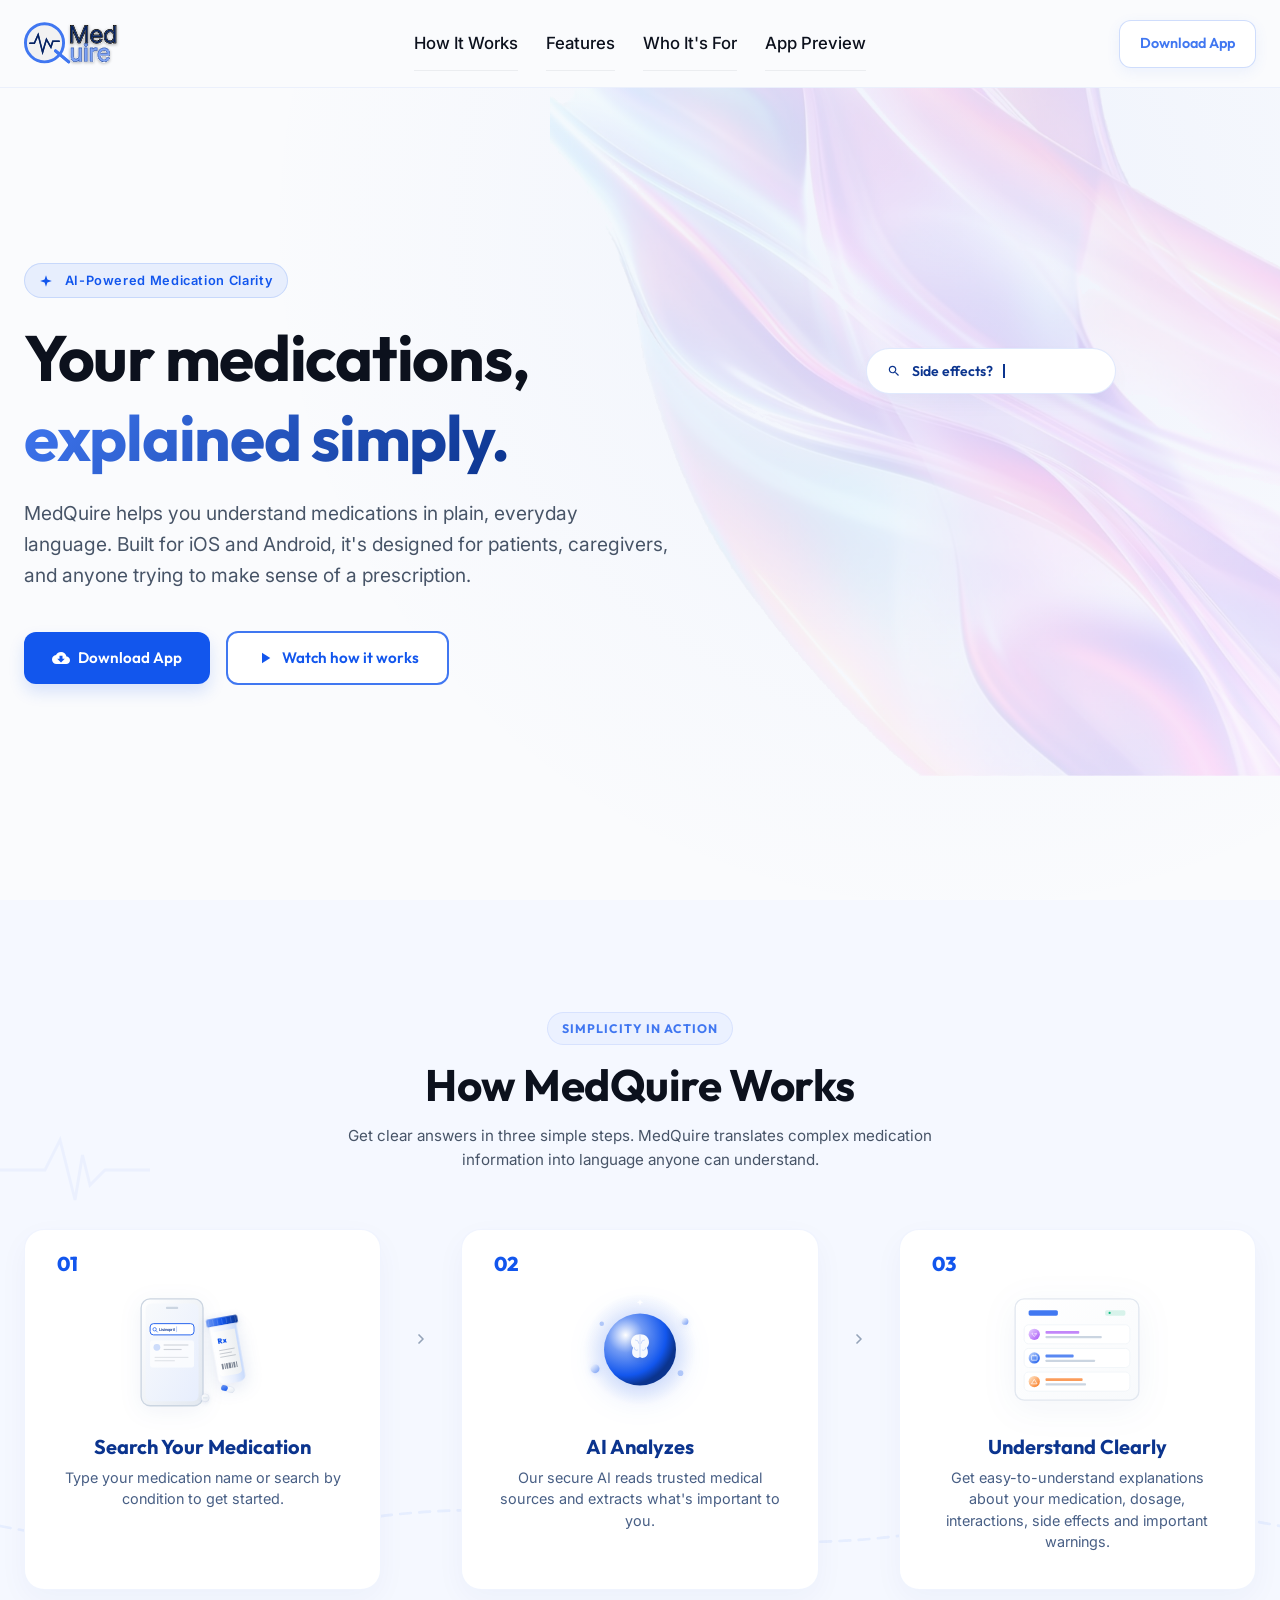
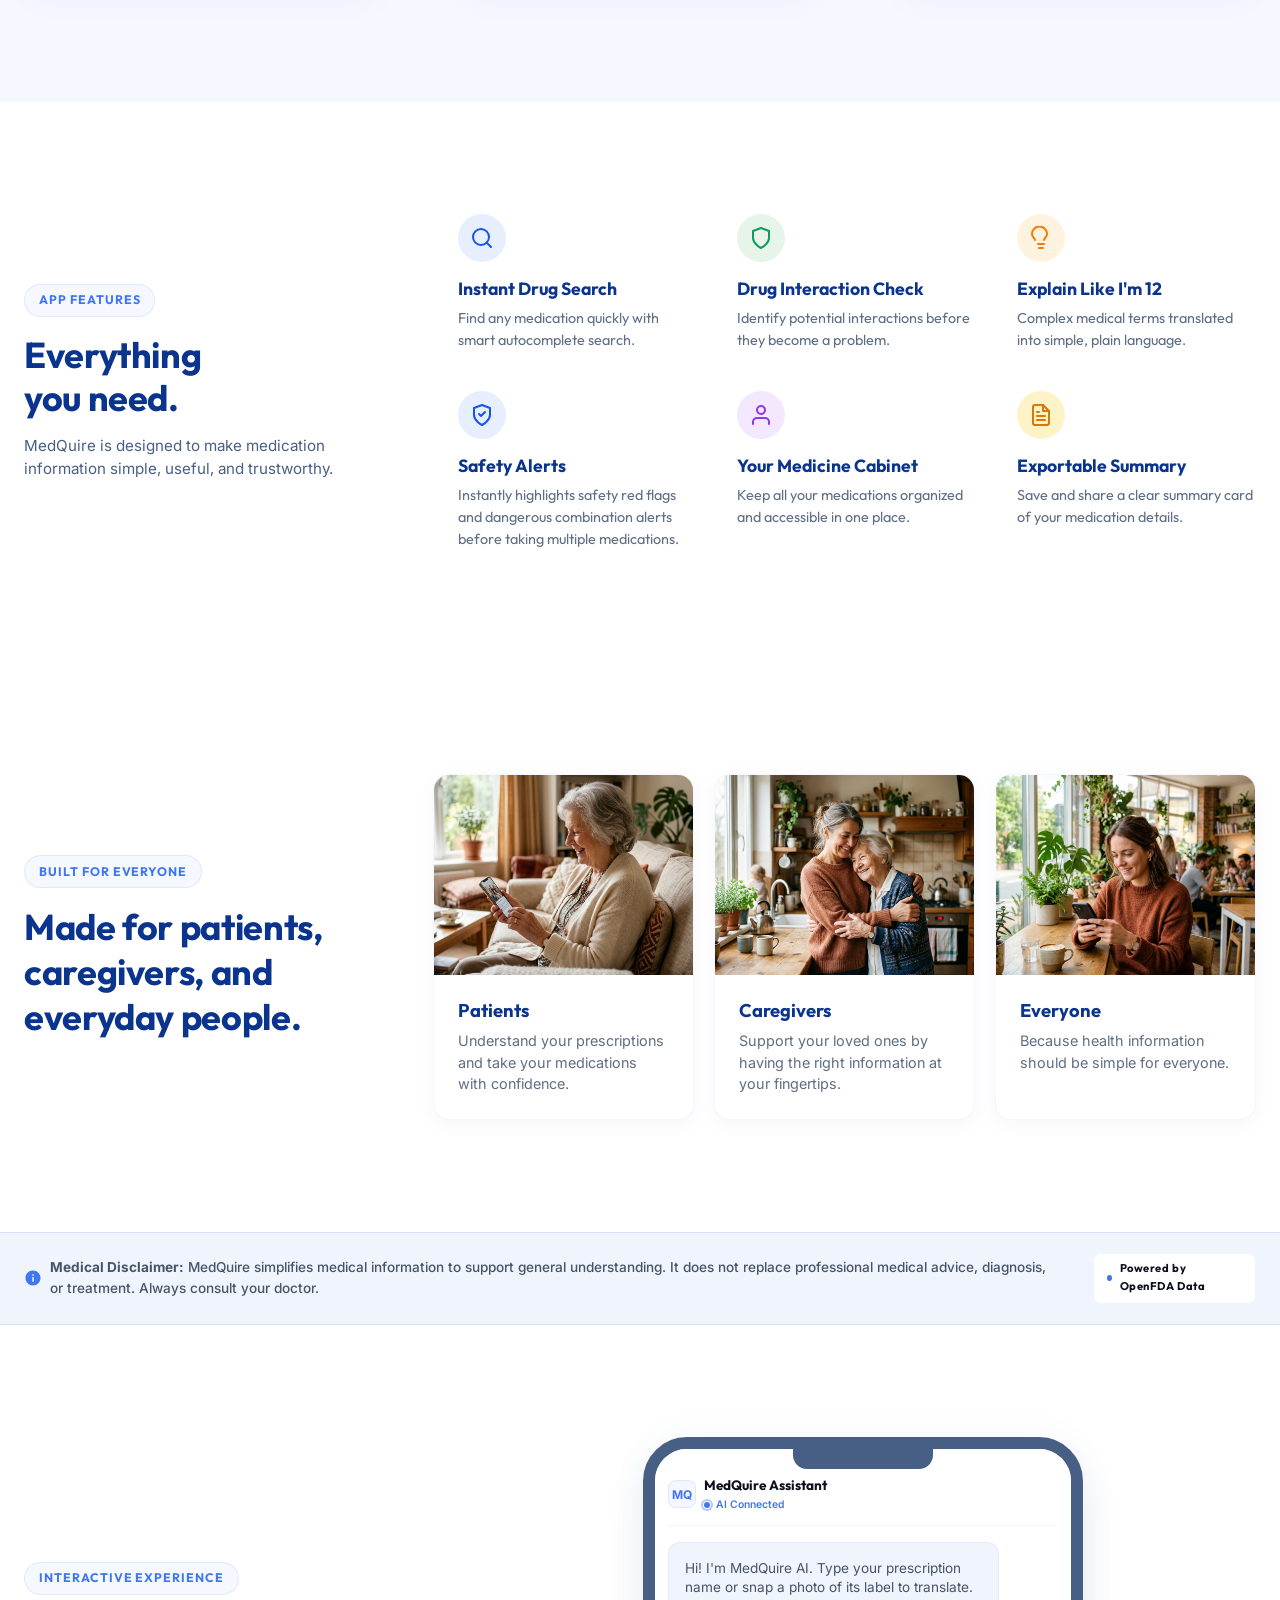
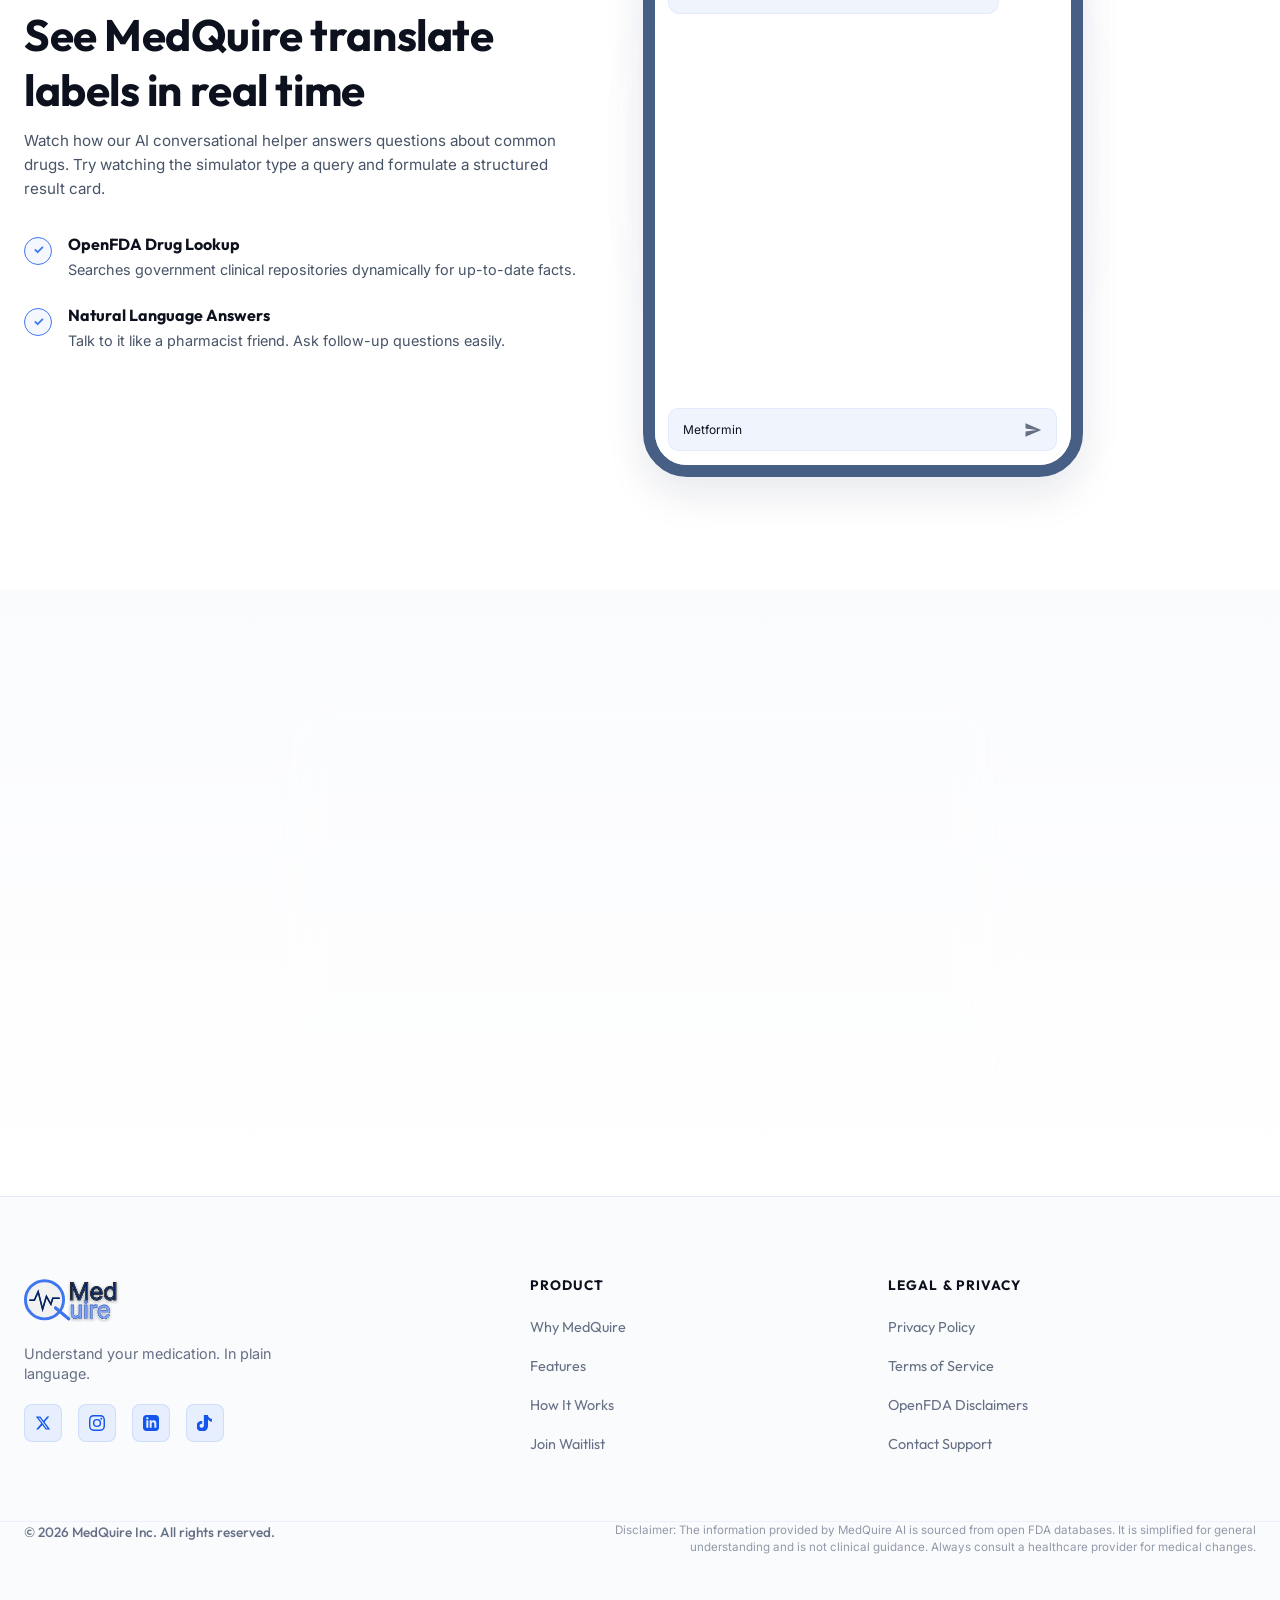
==== index.html @ 6266c647 "c" ====
<!DOCTYPE html>
<html lang="en">
<head>
  <meta charset="UTF-8">
  <meta name="viewport" content="width=device-width, initial-scale=1.0">
  
  <!-- Primary Meta Tags -->
  <title>MedQuire — Understand your medication. In plain language.</title>
  <meta name="title" content="MedQuire — Understand your medication. In plain language.">
  <meta name="description" content="MedQuire uses AI to turn confusing drug labels and medication info sheets into clear, plain-language summaries in seconds. Search, interact, and save.">
  <meta name="keywords" content="medication health literacy, drug label translator, AI healthcare, medicine checker, plain language medical, medquire, openfda drug finder">
  <meta name="author" content="MedQuire team">

  <!-- Open Graph / Facebook -->
  <meta property="og:type" content="website">
  <meta property="og:url" content="https://medquire.app/">
  <meta property="og:title" content="MedQuire — Understand your medication. In plain language.">
  <meta property="og:description" content="MedQuire uses AI to turn confusing drug labels and medication info sheets into clear, plain-language summaries in seconds. Search, interact, and save.">
  <meta property="og:image" content="https://medquire.app/og-image.jpg">

  <!-- Twitter -->
  <meta property="twitter:card" content="summary_large_image">
  <meta property="twitter:url" content="https://medquire.app/">
  <meta property="twitter:title" content="MedQuire — Understand your medication. In plain language.">
  <meta property="twitter:description" content="MedQuire uses AI to turn confusing drug labels and medication info sheets into clear, plain-language summaries in seconds. Search, interact, and save.">
  <meta property="twitter:image" content="https://medquire.app/og-image.jpg">

  <!-- CSS Stylesheet -->
  <link rel="stylesheet" href="design-tokens.css">
  <link rel="stylesheet" href="index.css?v=2.6">
</head>
<body>



  <!-- STICKY NAVBAR -->
  <header id="header">
    <div class="container navbar">
      <a href="#" class="logo" id="logoLink" style="display: flex; align-items: center;">
        <img src="Logo 2.svg" alt="MedQuire" class="logo-img" />
      </a>
      
      <button class="nav-toggle" id="navToggle" aria-label="Toggle Navigation" aria-expanded="false" aria-controls="navLinks">
        <span></span>
        <span></span>
        <span></span>
      </button>

      <nav aria-label="Main Navigation" style="position: relative;">
        <ul class="nav-links" id="navLinks">
          <li><a href="#how-it-works">How It Works</a></li>
          <li><a href="#features">Features</a></li>
          <li><a href="#who-it-is-for">Who It's For</a></li>
          <li><a href="#demo">App Preview</a></li>
          <li class="mobile-cta-only"><a href="#waitlist" class="btn btn-secondary" style="padding: 0.5rem 1.25rem; font-size: 0.9rem;">Download App</a></li>
        </ul>
        <div class="nav-indicator" id="navIndicator"></div>
      </nav>

      <a href="#waitlist" class="btn btn-secondary desktop-cta" style="padding: 0.5rem 1.25rem; font-size: 0.9rem;">Download App</a>
    </div>
  </header>

  <!-- Mobile navigation backdrop overlay -->
  <div class="menu-overlay" id="menuOverlay"></div>

  <main>
    <!-- Background glow anchors (placed inside main for overflow containment on mobile) -->
    <div class="bg-glow-teal" style="top: 10%; left: -100px;"></div>
    <div class="bg-glow-purple" style="top: 40%; right: -150px;"></div>
    <div class="bg-glow-teal" style="top: 80%; left: -150px;"></div>
    <!-- 1. HERO SECTION -->
    <section class="hero-section" id="hero">
      <!-- Decorative Holographic Background Ribbon -->
      <div class="hero-holographic-ribbon-container">
        <div class="hero-holographic-ribbon"></div>
      </div>

      <div class="container hero-grid">
        
        <div class="hero-content reveal">
          <div class="hero-badge ai-sparkle-badge">
            <svg style="width: 14px; height: 14px; fill: currentColor; display: inline-block; vertical-align: middle; margin-right: 4px;" viewBox="0 0 24 24">
              <path d="M12 2l2.4 7.6L22 12l-7.6 2.4L12 22l-2.4-7.6L2 12l7.6-2.4z"/>
            </svg>
            AI-Powered Medication Clarity
          </div>
          <h1 class="hero-title">Your medications,<br><span class="gradient-text-alt">explained simply.</span></h1>
          <p class="hero-desc">
            MedQuire helps you understand medications in plain, everyday language. Built for iOS and Android, it's designed for patients, caregivers, and anyone trying to make sense of a prescription.
          </p>
          
          <div class="hero-ctas-row">
            <a href="#waitlist" class="hero-download-btn">
              <svg class="btn-icon" viewBox="0 0 24 24" style="width: 18px; height: 18px; fill: currentColor;">
                <path d="M19.35 10.04C18.67 6.59 15.64 4 12 4 9.11 4 6.6 5.64 5.35 8.04 2.34 8.36 0 10.91 0 14c0 3.31 2.69 6 6 6h13c2.76 0 5-2.24 5-5 0-2.64-2.05-4.78-4.65-4.96zM17 13l-5 5-5-5h3V9h4v4h3z"/>
              </svg>
              Download App
            </a>
            <a href="#demo" class="hero-watch-btn">
              <svg class="btn-icon" viewBox="0 0 24 24" style="width: 18px; height: 18px; fill: currentColor;">
                <path d="M8 5v14l11-7z"/>
              </svg>
              Watch how it works
            </a>
          </div>
          
        </div>

        <div class="hero-visual-placeholder">
          <!-- Concentric Ripples -->
          <div class="ripple-ring-container">
            <div class="ripple-ring ring-1"></div>
            <div class="ripple-ring ring-2"></div>
            <div class="ripple-ring ring-3"></div>
          </div>

          <!-- Conversational Ripple Loop Wrapper -->
          <div class="conversational-ripple-wrapper active" id="conversationalRipple">
            <!-- Search Query Input Mockup -->
            <div class="search-input-mockup">
              <span class="search-input-icon">
                <svg viewBox="0 0 24 24" width="14" height="14">
                  <path d="M15.5 14h-.79l-.28-.27C15.41 12.59 16 11.11 16 9.5 16 5.91 13.09 3 9.5 3S3 5.91 3 9.5 5.91 16 9.5 16c1.61 0 3.09-.59 4.23-1.57l.27.28v.79l5 4.99L20.49 19l-4.99-5zm-6 0C7.01 14 5 11.99 5 9.5S7.01 5 9.5 5 14 7.01 14 9.5 11.99 14 9.5 14z" fill="#0B348E"/>
                </svg>
              </span>
              <span class="search-input-text" id="rippleQuery">Side effects?</span>
              <span class="search-input-cursor"></span>
            </div>

            <!-- Glass Capsule Stack -->
            <div class="capsule-stack">
              <div class="capsule-sweep"></div>
              
              <!-- Capsule 1 -->
              <div class="glass-capsule cap-1">
                <div class="capsule-badge" id="badge-cap-1">
                  <span class="badge-text" id="badge-txt-1">1</span>
                </div>
                <div class="capsule-content-inner" id="content-cap-1">Dizziness</div>
              </div>

              <!-- Capsule 2 -->
              <div class="glass-capsule cap-2">
                <div class="capsule-badge" id="badge-cap-2">
                  <span class="badge-text" id="badge-txt-2">2</span>
                </div>
                <div class="capsule-content-inner" id="content-cap-2">Headache</div>
              </div>

              <!-- Capsule 3 -->
              <div class="glass-capsule cap-3">
                <div class="capsule-badge" id="badge-cap-3">
                  <span class="badge-text" id="badge-txt-3">3</span>
                </div>
                <div class="capsule-content-inner" id="content-cap-3">Nausea (rare)</div>
              </div>
            </div>
          </div>
        </div>

      </div>
    </section>

    <!-- 2. PROBLEM & VALUE SECTION -->

    <!-- 3. HOW IT WORKS SECTION -->
    <section class="how-it-works-section section-padding" id="how-it-works">
      
      <!-- Faint Decorative Background Elements -->
      <div class="decor-left-pulse">
        <svg viewBox="0 0 100 200" width="100%" height="100%" preserveAspectRatio="none">
          <path d="M0,100 L30,100 L40,80 L50,120 L55,90 L60,110 L70,100 L100,100" fill="none" stroke="rgba(64, 119, 241, 0.08)" stroke-width="2" stroke-linecap="round"/>
        </svg>
      </div>
      
      <div class="decor-right-nodes">
        <svg viewBox="0 0 120 200" width="100%" height="100%">
          <g stroke="rgba(64, 119, 241, 0.05)" stroke-width="1.5">
            <line x1="20" y1="40" x2="60" y2="20" />
            <line x1="60" y1="20" x2="100" y2="40" />
            <line x1="100" y1="40" x2="100" y2="80" />
            <line x1="100" y1="80" x2="60" y2="100" />
            <line x1="60" y1="100" x2="20" y2="80" />
            <line x1="20" y1="80" x2="20" y2="40" />
            <line x1="60" y1="20" x2="60" y2="60" />
            <line x1="60" y1="100" x2="60" y2="140" />
          </g>
          <g fill="rgba(64, 119, 241, 0.08)">
            <circle cx="20" cy="40" r="5" />
            <circle cx="60" cy="20" r="5" />
            <circle cx="100" cy="40" r="5" fill="#1256ED" opacity="0.25"/>
            <circle cx="100" cy="80" r="5" />
            <circle cx="60" cy="100" r="5" />
            <circle cx="20" cy="80" r="5" />
            <circle cx="60" cy="60" r="4" />
            <circle cx="60" cy="140" r="5" fill="#1256ED" opacity="0.25"/>
          </g>
        </svg>
      </div>

      <div class="decor-wave-line">
        <svg viewBox="0 0 1200 120" width="100%" height="100%" preserveAspectRatio="none">
          <path d="M0,60 Q150,90 300,60 T600,60 T900,60 T1200,60" fill="none" stroke="rgba(64, 119, 241, 0.1)" stroke-width="2.5" stroke-linecap="round" stroke-linejoin="round" stroke-dasharray="10 8"/>
        </svg>
      </div>



      <div class="container">
        
        <div class="section-header reveal">
          <span class="section-label">SIMPLICITY IN ACTION</span>
          <h2>How MedQuire Works</h2>
          <p class="section-desc">Get clear answers in three simple steps. MedQuire translates complex medication information into language anyone can understand.</p>
        </div>

        <div class="steps-grid reveal delay-100">
          
          <!-- Step 1 Card -->
          <div class="step-card">
            <span class="step-card-num">01</span>
            <div class="step-card-illustration">
              <svg viewBox="0 0 160 120" width="100%" height="120" style="overflow: visible;">
                <defs>
                  <!-- Phone gradients -->
                  <linearGradient id="phoneGrad" x1="0%" y1="0%" x2="100%" y2="100%">
                    <stop offset="0%" stop-color="#FFFFFF" />
                    <stop offset="100%" stop-color="#E2E8F0" />
                  </linearGradient>
                  <linearGradient id="screenGrad" x1="0%" y1="0%" x2="100%" y2="100%">
                    <stop offset="0%" stop-color="#F8FAFC" />
                    <stop offset="100%" stop-color="#E7EEFD" />
                  </linearGradient>
                  <!-- Bottle gradients -->
                  <linearGradient id="capGradNew" x1="0%" y1="0%" x2="100%" y2="0%">
                    <stop offset="0%" stop-color="#719AF4" />
                    <stop offset="50%" stop-color="#1256ED" />
                    <stop offset="100%" stop-color="#0B348E" />
                  </linearGradient>
                  <linearGradient id="bodyGradNew" x1="0%" y1="0%" x2="100%" y2="0%">
                    <stop offset="0%" stop-color="#FFFFFF" />
                    <stop offset="60%" stop-color="#E7EEFD" />
                    <stop offset="100%" stop-color="#C7DAFC" />
                  </linearGradient>
                  <linearGradient id="labelGradNew" x1="0%" y1="0%" x2="100%" y2="0%">
                    <stop offset="0%" stop-color="#FFFFFF" />
                    <stop offset="100%" stop-color="#ECEFF1" />
                  </linearGradient>
                  <!-- Pill gradients -->
                  <linearGradient id="pillBlue" x1="0%" y1="0%" x2="100%" y2="100%">
                    <stop offset="0%" stop-color="#719AF4" />
                    <stop offset="100%" stop-color="#1256ED" />
                  </linearGradient>
                  <linearGradient id="pillWhite" x1="0%" y1="0%" x2="100%" y2="100%">
                    <stop offset="0%" stop-color="#FFFFFF" />
                    <stop offset="100%" stop-color="#E2E8F0" />
                  </linearGradient>
                </defs>
                
                <g transform="translate(0, 5)">
                  <!-- Phone Mockup -->
                  <rect x="25" y="10" width="55" height="95" rx="8" fill="url(#phoneGrad)" stroke="#CBD5E1" stroke-width="1.2" filter="drop-shadow(0 4px 10px rgba(11,52,142,0.06))" />
                  <rect x="29" y="14" width="47" height="87" rx="5" fill="url(#screenGrad)" />
                  <rect x="47" y="17" width="11" height="2" rx="1" fill="#CBD5E1" />
                  
                  <!-- Phone search mockup -->
                  <rect x="33" y="32" width="39" height="10" rx="3" fill="#FFFFFF" stroke="#1256ED" stroke-width="0.8" />
                  <circle cx="37" cy="37" r="1.5" fill="none" stroke="#1256ED" stroke-width="0.6" />
                  <line x1="38.2" y1="38.2" x2="39.5" y2="39.5" stroke="#1256ED" stroke-width="0.6" stroke-linecap="round" />
                  <text x="41" y="38.5" font-family="Inter, sans-serif" font-weight="600" font-size="3.5" fill="#0B348E">Lisinopril</text>
                  <!-- Cursor -->
                  <line x1="56.5" y1="34.5" x2="56.5" y2="39.5" stroke="#1256ED" stroke-width="0.5" opacity="0.8">
                    <animate attributeName="opacity" values="1;0;1" dur="1s" repeatCount="indefinite" />
                  </line>
                  
                  <!-- Screen content -->
                  <rect x="33" y="47" width="39" height="24" rx="2" fill="#FFFFFF" opacity="0.7" />
                  <circle cx="39" cy="53" r="3" fill="#A0BCF8" opacity="0.5" />
                  <line x1="45" y1="51" x2="67" y2="51" stroke="#2B3950" stroke-width="1" opacity="0.2" />
                  <line x1="45" y1="55" x2="61" y2="55" stroke="#2B3950" stroke-width="1" opacity="0.2" />
                  <line x1="37" y1="62" x2="67" y2="62" stroke="#2B3950" stroke-width="0.8" opacity="0.15" />
                  <line x1="37" y1="65" x2="55" y2="65" stroke="#2B3950" stroke-width="0.8" opacity="0.15" />
                  
                  <!-- Pill Bottle -->
                  <g transform="translate(100, 48) rotate(-10)">
                    <rect x="-14" y="-22" width="28" height="7" rx="1.5" fill="url(#capGradNew)" filter="drop-shadow(0 2px 4px rgba(11,52,142,0.15))" />
                    <line x1="-12" y1="-21" x2="-12" y2="-16" stroke="#FFFFFF" stroke-width="0.5" opacity="0.25" />
                    <line x1="-8" y1="-21" x2="-8" y2="-16" stroke="#FFFFFF" stroke-width="0.5" opacity="0.25" />
                    <line x1="-4" y1="-21" x2="-4" y2="-16" stroke="#FFFFFF" stroke-width="0.5" opacity="0.25" />
                    <line x1="0" y1="-21" x2="0" y2="-16" stroke="#FFFFFF" stroke-width="0.5" opacity="0.25" />
                    <line x1="4" y1="-21" x2="4" y2="-16" stroke="#FFFFFF" stroke-width="0.5" opacity="0.25" />
                    <line x1="8" y1="-21" x2="8" y2="-16" stroke="#FFFFFF" stroke-width="0.5" opacity="0.25" />
                    <line x1="12" y1="-21" x2="12" y2="-16" stroke="#FFFFFF" stroke-width="0.5" opacity="0.25" />
                    
                    <path d="M-12,-15 L12,-15 L12,32 C12,35 9,37 6,37 L-6,37 C-9,37 -12,35 -12,32 Z" fill="url(#bodyGradNew)" filter="drop-shadow(0 4px 8px rgba(11,52,142,0.12))" />
                    <path d="M-10,-10 L10,-10 L10,27 C10,29 8,30 6,30 L-6,30 C-8,30 -10,29 -10,27 Z" fill="url(#labelGradNew)" />
                    <text x="-7" y="1" font-family="Outfit, sans-serif" font-weight="900" font-size="6.5" fill="#1256ED">Rx</text>
                    <line x1="-7" y1="7" x2="7" y2="7" stroke="#2B3950" stroke-width="0.5" opacity="0.4" />
                    <line x1="-7" y1="10" x2="4" y2="10" stroke="#2B3950" stroke-width="0.5" opacity="0.4" />
                    <line x1="-7" y1="13" x2="7" y2="13" stroke="#2B3950" stroke-width="0.5" opacity="0.4" />
                    
                    <rect x="-7" y="19" width="1.5" height="5" fill="#2B3950" opacity="0.6" />
                    <rect x="-4.5" y="19" width="0.8" height="5" fill="#2B3950" opacity="0.6" />
                    <rect x="-3" y="19" width="1.5" height="5" fill="#2B3950" opacity="0.6" />
                    <rect x="-0.8" y="19" width="2" height="5" fill="#2B3950" opacity="0.6" />
                    <rect x="2" y="19" width="0.8" height="5" fill="#2B3950" opacity="0.6" />
                    <rect x="3.5" y="19" width="1.5" height="5" fill="#2B3950" opacity="0.6" />
                    <rect x="6" y="19" width="0.8" height="5" fill="#2B3950" opacity="0.6" />
                  </g>
                  
                  <!-- Pills at base -->
                  <g transform="translate(102, 90) rotate(15)">
                    <rect x="-6" y="-2.5" width="6" height="5" rx="2.5" fill="url(#pillBlue)" />
                    <rect x="0" y="-2.5" width="6" height="5" rx="2.5" fill="url(#pillWhite)" />
                    <rect x="-6" y="-2.5" width="12" height="5" rx="2.5" fill="none" stroke="rgba(11,52,142,0.12)" stroke-width="0.4" />
                  </g>
                  <circle cx="82" cy="98" r="3.5" fill="url(#pillWhite)" stroke="rgba(11,52,142,0.12)" stroke-width="0.4" filter="drop-shadow(0 1.5px 2px rgba(11,52,142,0.1))" />
                  <line x1="80" y1="98" x2="84" y2="98" stroke="#CBD5E1" stroke-width="0.6" />
                </g>
              </svg>
            </div>
            <h3 class="step-card-title">Search Your Medication</h3>
            <p class="step-card-desc">Type your medication name or search by condition to get started.</p>
          </div>

          <!-- Connector 1->2 -->
          <div class="step-connector-arrow">
            <svg viewBox="0 0 24 24" width="16" height="16" fill="none" stroke="#94A3B8" stroke-width="2.5" stroke-linecap="round" stroke-linejoin="round">
              <polyline points="9 18 15 12 9 6"></polyline>
            </svg>
          </div>

          <!-- Step 2 Card -->
          <div class="step-card">
            <span class="step-card-num">02</span>
            <div class="step-card-illustration">
              <svg viewBox="0 0 160 120" width="100%" height="120" style="overflow: visible;">
                <defs>
                  <radialGradient id="orbGrad" cx="30%" cy="30%" r="70%">
                    <stop offset="0%" stop-color="#FFFFFF" />
                    <stop offset="35%" stop-color="#719AF4" />
                    <stop offset="80%" stop-color="#1256ED" />
                    <stop offset="100%" stop-color="#0B348E" />
                  </radialGradient>
                  <radialGradient id="orbGlow" cx="50%" cy="50%" r="50%">
                    <stop offset="0%" stop-color="#1256ED" stop-opacity="0.25" />
                    <stop offset="100%" stop-color="#1256ED" stop-opacity="0" />
                  </radialGradient>
                  <linearGradient id="dotGrad" x1="0%" y1="0%" x2="100%" y2="100%">
                    <stop offset="0%" stop-color="#FFFFFF" />
                    <stop offset="100%" stop-color="#719AF4" />
                  </linearGradient>
                </defs>
                
                <g transform="translate(0, 5)">
                  <circle cx="80" cy="55" r="50" fill="url(#orbGlow)" />
                  <circle cx="80" cy="55" r="32" fill="url(#orbGrad)" filter="drop-shadow(0 5px 15px rgba(18,86,237,0.2))" />
                  <path d="M57,41 A32,32 0 0,1 103,41 A32,32 0 0,0 57,41" fill="#FFFFFF" opacity="0.22" />
                  
                  <g transform="translate(64, 39) scale(1.0)">
                    <path d="M16,2.5 C11,2.5 8,5.5 8,9.5 C8,11.5 9,13.5 10,14.5 C9.5,15.5 9,16.5 9,18.5 C9,21.5 11,23.5 14,23.5 C15,23.5 15.5,23 16,22.5 C16.5,23 17,23.5 18,23.5 C21,23.5 23,21.5 23,18.5 C23,16.5 22.5,15.5 22,14.5 C23,13.5 24,11.5 24,9.5 C24,5.5 21,2.5 16,2.5 Z" fill="#FFFFFF" opacity="0.95" filter="drop-shadow(0 1.5px 3px rgba(11,52,142,0.2))" />
                    <path d="M16,3 L16,22" stroke="#1256ED" stroke-width="0.7" stroke-linecap="round" opacity="0.25" />
                    <path d="M12,7.5 A3,3 0 0,1 15,10.5" fill="none" stroke="#1256ED" stroke-width="0.7" stroke-linecap="round" opacity="0.25" />
                    <path d="M20,7.5 A3,3 0 0,0 17,10.5" fill="none" stroke="#1256ED" stroke-width="0.7" stroke-linecap="round" opacity="0.25" />
                    <path d="M11,14.5 A2,2 0 0,0 14,16.5" fill="none" stroke="#1256ED" stroke-width="0.7" stroke-linecap="round" opacity="0.25" />
                    <path d="M21,14.5 A2,2 0 0,1 18,16.5" fill="none" stroke="#1256ED" stroke-width="0.7" stroke-linecap="round" opacity="0.25" />
                  </g>
                  
                  <circle cx="120" cy="30" r="3" fill="url(#dotGrad)" filter="drop-shadow(0 1.5px 3px rgba(18,86,237,0.12))" />
                  <circle cx="40" cy="72" r="4" fill="url(#dotGrad)" filter="drop-shadow(0 1.5px 3px rgba(18,86,237,0.12))" />
                  <circle cx="46" cy="32" r="2" fill="#A0BCF8" opacity="0.8" />
                  <circle cx="116" cy="76" r="2.5" fill="#A0BCF8" opacity="0.8" />
                  
                  <path d="M80,10 L80.8,12.2 L83,13 L80.8,13.8 L80,16 L79.2,13.8 L77,13 L79.2,12.2 Z" fill="#FFFFFF" opacity="0.9" />
                </g>
              </svg>
            </div>
            <h3 class="step-card-title">AI Analyzes</h3>
            <p class="step-card-desc">Our secure AI reads trusted medical sources and extracts what's important to you.</p>
          </div>

          <!-- Connector 2->3 -->
          <div class="step-connector-arrow">
            <svg viewBox="0 0 24 24" width="16" height="16" fill="none" stroke="#94A3B8" stroke-width="2.5" stroke-linecap="round" stroke-linejoin="round">
              <polyline points="9 18 15 12 9 6"></polyline>
            </svg>
          </div>

          <!-- Step 3 Card -->
          <div class="step-card">
            <span class="step-card-num">03</span>
            <div class="step-card-illustration">
              <svg viewBox="0 0 160 120" width="100%" height="120" style="overflow: visible;">
                <defs>
                  <linearGradient id="cardGrad" x1="0%" y1="0%" x2="100%" y2="100%">
                    <stop offset="0%" stop-color="#FFFFFF" />
                    <stop offset="100%" stop-color="#F8FAFC" />
                  </linearGradient>
                  <linearGradient id="rowPurp" x1="0%" y1="0%" x2="100%" y2="100%">
                    <stop offset="0%" stop-color="#E9D5FF" />
                    <stop offset="100%" stop-color="#A855F7" />
                  </linearGradient>
                  <linearGradient id="rowBlue" x1="0%" y1="0%" x2="100%" y2="100%">
                    <stop offset="0%" stop-color="#C7DAFC" />
                    <stop offset="100%" stop-color="#1256ED" />
                  </linearGradient>
                  <linearGradient id="rowOrange" x1="0%" y1="0%" x2="100%" y2="100%">
                    <stop offset="0%" stop-color="#FFEDD5" />
                    <stop offset="100%" stop-color="#F97316" />
                  </linearGradient>
                </defs>
                
                <g transform="translate(0, 5)">
                  <rect x="25" y="10" width="110" height="90" rx="8" fill="url(#cardGrad)" stroke="#E2E8F0" stroke-width="1.2" filter="drop-shadow(0 6px 15px rgba(11,52,142,0.05))" />
                  <rect x="37" y="20" width="26" height="5" rx="1.5" fill="#1256ED" opacity="0.8" />
                  <rect x="105" y="20" width="18" height="5" rx="1.5" fill="#10B981" opacity="0.15" />
                  <circle cx="109" cy="22.5" r="1" fill="#10B981" />
                  
                  <!-- Row 1 -->
                  <g transform="translate(33, 33)">
                    <rect x="0" y="0" width="94" height="17" rx="4" fill="#FFFFFF" stroke="#F1F5F9" stroke-width="0.8" />
                    <circle cx="9" cy="8.5" r="5" fill="url(#rowPurp)" />
                    <path d="M7.7,7.7 C6.9,6.9 6.1,7.9 9,10.4 C11.9,7.9 11.1,6.9 10.3,7.7 C9.7,8.3 9,8.1 9,8.1" fill="none" stroke="#FFFFFF" stroke-width="0.6" stroke-linecap="round" stroke-linejoin="round" />
                    <rect x="19" y="5.5" width="30" height="2.5" rx="0.8" fill="#A855F7" opacity="0.7" />
                    <rect x="19" y="10" width="50" height="2" rx="0.6" fill="#CBD5E1" />
                  </g>
                  
                  <!-- Row 2 -->
                  <g transform="translate(33, 54)">
                    <rect x="0" y="0" width="94" height="17" rx="4" fill="#FFFFFF" stroke="#F1F5F9" stroke-width="0.8" />
                    <circle cx="9" cy="8.5" r="5" fill="url(#rowBlue)" />
                    <rect x="6.5" y="6.5" width="5" height="4" rx="0.3" fill="none" stroke="#FFFFFF" stroke-width="0.6" />
                    <line x1="8" y1="5.5" x2="8" y2="7" stroke="#FFFFFF" stroke-width="0.5" />
                    <line x1="10" y1="5.5" x2="10" y2="7" stroke="#FFFFFF" stroke-width="0.5" />
                    <rect x="19" y="5.5" width="25" height="2.5" rx="0.8" fill="#1256ED" opacity="0.7" />
                    <rect x="19" y="10" width="44" height="2" rx="0.6" fill="#CBD5E1" />
                  </g>
                  
                  <!-- Row 3 -->
                  <g transform="translate(33, 75)">
                    <rect x="0" y="0" width="94" height="17" rx="4" fill="#FFFFFF" stroke="#F1F5F9" stroke-width="0.8" />
                    <circle cx="9" cy="8.5" r="5" fill="url(#rowOrange)" />
                    <path d="M9,6.5 L11.5,10.5 L6.5,10.5 Z" fill="none" stroke="#FFFFFF" stroke-width="0.6" stroke-linejoin="round" />
                    <rect x="19" y="5.5" width="33" height="2.5" rx="0.8" fill="#F97316" opacity="0.7" />
                    <rect x="19" y="10" width="36" height="2" rx="0.6" fill="#CBD5E1" />
                  </g>
                </g>
              </svg>
            </div>
            <h3 class="step-card-title">Understand Clearly</h3>
            <p class="step-card-desc">Get easy-to-understand explanations about your medication, dosage, interactions, side effects and important warnings.</p>
          </div>

        </div>

      </div>
    </section>

    <!-- 3. FEATURE HIGHLIGHTS SECTION -->
    <section class="features-section section-padding" id="features">
      <div class="container">
        <div class="features-layout">
          <!-- Left Column -->
          <div class="features-left reveal">
            <span class="section-label features-badge">APP FEATURES</span>
            <h2 class="features-heading">Everything<br>you need.</h2>
            <p class="features-subtext">MedQuire is designed to make medication information simple, useful, and trustworthy.</p>
          </div>
          
          <!-- Right Column -->
          <div class="features-right reveal delay-100">
            <div class="features-grid-new">
              
              <!-- Feature 1: Drug Search -->
              <div class="feature-item-new">
                <div class="feature-icon-badge badge-blue">
                  <svg width="24" height="24" viewBox="0 0 24 24" fill="none" stroke="currentColor" stroke-width="2" stroke-linecap="round" stroke-linejoin="round">
                    <circle cx="11" cy="11" r="8"></circle>
                    <line x1="21" y1="21" x2="16.65" y2="16.65"></line>
                  </svg>
                </div>
                <h4 class="feature-title-new">Instant Drug Search</h4>
                <p class="feature-desc-new">Find any medication quickly with smart autocomplete search.</p>
              </div>

              <!-- Feature 2: Interaction Checker -->
              <div class="feature-item-new">
                <div class="feature-icon-badge badge-teal">
                  <svg width="24" height="24" viewBox="0 0 24 24" fill="none" stroke="currentColor" stroke-width="2" stroke-linecap="round" stroke-linejoin="round">
                    <path d="M12 22s8-4 8-10V5l-8-3-8 3v7c0 6 8 10 8 10z"></path>
                  </svg>
                </div>
                <h4 class="feature-title-new">Drug Interaction Check</h4>
                <p class="feature-desc-new">Identify potential interactions before they become a problem.</p>
              </div>

              <!-- Feature 3: ELI12 Mode -->
              <div class="feature-item-new">
                <div class="feature-icon-badge badge-orange">
                  <svg width="24" height="24" viewBox="0 0 24 24" fill="none" stroke="currentColor" stroke-width="2" stroke-linecap="round" stroke-linejoin="round">
                    <path d="M15 14c.2-1 .7-1.7 1.5-2.5 1-.9 1.5-2.2 1.5-3.5A7.5 7.5 0 0 0 3 8c0 1.3.5 2.6 1.5 3.5.8.8 1.3 1.5 1.5 2.5"></path>
                    <line x1="9" y1="18" x2="15" y2="18"></line>
                    <line x1="10" y1="22" x2="14" y2="22"></line>
                  </svg>
                </div>
                <h4 class="feature-title-new">Explain Like I'm 12</h4>
                <p class="feature-desc-new">Complex medical terms translated into simple, plain language.</p>
              </div>

              <!-- Feature 4: Safety Alerts -->
              <div class="feature-item-new">
                <div class="feature-icon-badge badge-blue">
                  <svg width="24" height="24" viewBox="0 0 24 24" fill="none" stroke="currentColor" stroke-width="2" stroke-linecap="round" stroke-linejoin="round">
                    <path d="M12 22s8-4 8-10V5l-8-3-8 3v7c0 6 8 10 8 10z"></path>
                    <polyline points="9 11 11 13 15 9"></polyline>
                  </svg>
                </div>
                <h4 class="feature-title-new">Safety Alerts</h4>
                <p class="feature-desc-new">Instantly highlights safety red flags and dangerous combination alerts before taking multiple medications.</p>
              </div>

              <!-- Feature 5: Medicine Cabinet -->
              <div class="feature-item-new">
                <div class="feature-icon-badge badge-purple">
                  <svg width="24" height="24" viewBox="0 0 24 24" fill="none" stroke="currentColor" stroke-width="2" stroke-linecap="round" stroke-linejoin="round">
                    <path d="M20 21v-2a4 4 0 0 0-4-4H8a4 4 0 0 0-4 4v2"></path>
                    <circle cx="12" cy="7" r="4"></circle>
                  </svg>
                </div>
                <h4 class="feature-title-new">Your Medicine Cabinet</h4>
                <p class="feature-desc-new">Keep all your medications organized and accessible in one place.</p>
              </div>

              <!-- Feature 6: Exportable Summary -->
              <div class="feature-item-new">
                <div class="feature-icon-badge badge-amber">
                  <svg width="24" height="24" viewBox="0 0 24 24" fill="none" stroke="currentColor" stroke-width="2" stroke-linecap="round" stroke-linejoin="round">
                    <path d="M14 2H6a2 2 0 0 0-2 2v16a2 2 0 0 0 2 2h12a2 2 0 0 0 2-2V8z"></path>
                    <polyline points="14 2 14 8 20 8"></polyline>
                    <line x1="16" y1="13" x2="8" y2="13"></line>
                    <line x1="16" y1="17" x2="8" y2="17"></line>
                    <polyline points="10 9 9 9 8 9"></polyline>
                  </svg>
                </div>
                <h4 class="feature-title-new">Exportable Summary</h4>
                <p class="feature-desc-new">Save and share a clear summary card of your medication details.</p>
              </div>

            </div>
          </div>
        </div>
      </div>
    </section>

    <!-- 4. WHO IT'S FOR SECTION -->
    <section class="audience-section section-padding" id="who-it-is-for">
      <div class="container">
        <div class="audience-layout">
          <!-- Left Column -->
          <div class="audience-left reveal">
            <span class="section-label audience-badge">BUILT FOR EVERYONE</span>
            <h2 class="audience-heading">Made for patients, caregivers, and everyday people.</h2>
          </div>

          <!-- Right Column -->
          <div class="audience-right reveal delay-100">
            <div class="audience-grid-new">
              
              <!-- Card 1 -->
              <div class="audience-card-new">
                <div class="audience-card-photo">
                  <img src="assets/audience_patients.png" alt="Patients" class="audience-photo-img">
                </div>
                <div class="audience-card-content">
                  <h4 class="audience-card-title">Patients</h4>
                  <p class="audience-card-desc">Understand your prescriptions and take your medications with confidence.</p>
                </div>
              </div>

              <!-- Card 2 -->
              <div class="audience-card-new">
                <div class="audience-card-photo">
                  <img src="assets/audience_caregivers.png" alt="Caregivers" class="audience-photo-img">
                </div>
                <div class="audience-card-content">
                  <h4 class="audience-card-title">Caregivers</h4>
                  <p class="audience-card-desc">Support your loved ones by having the right information at your fingertips.</p>
                </div>
              </div>

              <!-- Card 3 -->
              <div class="audience-card-new">
                <div class="audience-card-photo">
                  <img src="assets/audience_everyone.png" alt="Everyone" class="audience-photo-img">
                </div>
                <div class="audience-card-content">
                  <h4 class="audience-card-title">Everyone</h4>
                  <p class="audience-card-desc">Because health information should be simple for everyone.</p>
                </div>
              </div>

            </div>
          </div>
        </div>
      </div>
    </section>

    <!-- 5. TRUST & SAFETY STRIP -->
    <section class="trust-strip">
      <div class="container trust-content">
        <div class="trust-message">
          <svg viewBox="0 0 24 24">
            <path d="M12 2C6.48 2 2 6.48 2 12s4.48 10 10 10 10-4.48 10-10S17.52 2 12 2zm1 15h-2v-6h2v6zm0-8h-2V7h2v2z"/>
          </svg>
          <span><strong>Medical Disclaimer:</strong> MedQuire simplifies medical information to support general understanding. It does not replace professional medical advice, diagnosis, or treatment. Always consult your doctor.</span>
        </div>
        <div class="fda-badge">
          <span class="fda-badge-icon"></span>
          Powered by OpenFDA Data
        </div>
      </div>
    </section>

    <!-- 6. APP PREVIEW / DEMO SECTION -->
    <section class="demo-section section-padding" id="demo">
      <div class="container demo-container">
        
        <div class="demo-info reveal">
          <span class="section-label">Interactive Experience</span>
          <h2>See MedQuire translate labels in real time</h2>
          <p class="section-desc" style="margin-bottom: 2rem;">
            Watch how our AI conversational helper answers questions about common drugs. Try watching the simulator type a query and formulate a structured result card.
          </p>
          
          <div style="display: flex; flex-direction: column; gap: 1.5rem;">
            <div style="display: flex; gap: 1rem; align-items: flex-start;">
              <span style="display: flex; align-items: center; justify-content: center; width: 28px; height: 28px; border-radius: 50%; background: var(--accent-teal-soft); border: 1px solid var(--accent-teal); color: var(--accent-teal); font-weight: bold; font-size: 0.8rem; flex-shrink: 0; margin-top: 0.2rem;">✓</span>
              <div>
                <h4 style="margin-bottom: 0.25rem;">OpenFDA Drug Lookup</h4>
                <p style="font-size: 0.9rem; color: var(--text-secondary);">Searches government clinical repositories dynamically for up-to-date facts.</p>
              </div>
            </div>
            <div style="display: flex; gap: 1rem; align-items: flex-start;">
              <span style="display: flex; align-items: center; justify-content: center; width: 28px; height: 28px; border-radius: 50%; background: var(--accent-teal-soft); border: 1px solid var(--accent-teal); color: var(--accent-teal); font-weight: bold; font-size: 0.8rem; flex-shrink: 0; margin-top: 0.2rem;">✓</span>
              <div>
                <h4 style="margin-bottom: 0.25rem;">Natural Language Answers</h4>
                <p style="font-size: 0.9rem; color: var(--text-secondary);">Talk to it like a pharmacist friend. Ask follow-up questions easily.</p>
              </div>
            </div>
          </div>
        </div>

        <!-- Phone screen typing simulator -->
        <div class="demo-interface-wrapper reveal delay-200">
          <div class="demo-phone">
            <div class="demo-phone-screen" id="demoScreen">
              
              <div class="demo-app-bar">
                <div class="demo-app-avatar">MQ</div>
                <div>
                  <div class="demo-app-name">MedQuire Assistant</div>
                  <div class="demo-app-status">
                    <span class="demo-status-pulse"></span>AI Connected
                  </div>
                </div>
              </div>

              <div class="demo-chat-area" id="chatArea">
                <!-- Dialogue will load here via app.js -->
              </div>

              <div class="demo-typing-box">
                <div class="demo-typing-input typing-active" id="typingInput">Search for a medication...</div>
                <div class="demo-send-btn">
                  <svg style="width: 18px; height: 18px; fill: currentColor;" viewBox="0 0 24 24">
                    <path d="M2.01 21L23 12 2.01 3 2 10l15 2-15 2z"/>
                  </svg>
                </div>
              </div>

            </div>
          </div>
          <div class="demo-phone-glow"></div>
        </div>

      </div>
    </section>



    <!-- 8. WAITLIST SIGNUP SECTION -->
    <section class="waitlist-section section-padding" id="waitlist">
      <div class="container">
        
        <div class="waitlist-card glass-card reveal">
          <div class="waitlist-card-glow"></div>
          <div class="waitlist-content">
            <span class="section-label">PRE-LAUNCH WAITLIST OPEN</span>
            <h2 class="waitlist-title">Be the first to know when we launch</h2>
            <p class="waitlist-desc">Join the waitlist and get early access to MedQuire before public release.</p>
            
            <form class="waitlist-form" action="https://medquire-waitlist.netlify.app" method="GET" target="_blank">
              <input type="email" name="email" class="waitlist-input" placeholder="Enter your email address" required aria-label="Email address" />
              <button type="submit" class="waitlist-btn">Get Early Access</button>
            </form>
            
            <p class="waitlist-portal-link">
              Or visit our waitlist portal directly at <a href="https://medquire-waitlist.netlify.app" target="_blank">medquire-waitlist.netlify.app</a>
            </p>
          </div>
        </div>

      </div>
    </section>
  </main>

  <!-- 9. FOOTER SECTION -->
  <footer>
    <div class="container footer-grid">
      
      <div class="footer-info">
        <a href="#" class="logo-footer-link" style="display: flex; align-items: center;">
          <img src="Logo 2.svg" alt="MedQuire" class="footer-logo-img" />
        </a>
        <p class="footer-tagline">Understand your medication. In plain language.</p>
        <div class="footer-socials">
          <!-- X (formerly Twitter) -->
          <a href="https://x.com/Medquire" target="_blank" class="social-icon-btn" aria-label="X (formerly Twitter)">
            <svg viewBox="0 0 24 24">
              <path d="M18.244 2.25h3.308l-7.227 8.26 8.502 11.24H16.17l-5.214-6.817L4.99 21.75H1.68l7.73-8.835L1.254 2.25H8.08l4.713 6.231zm-1.161 17.52h1.833L7.084 4.126H5.117z"/>
            </svg>
          </a>
          <!-- Instagram -->
          <a href="https://instagram.com/medquire_" target="_blank" class="social-icon-btn" aria-label="Instagram">
            <svg viewBox="0 0 24 24">
              <path d="M12 2.163c3.204 0 3.584.012 4.85.07 3.252.148 4.771 1.691 4.919 4.919.058 1.265.069 1.645.069 4.849 0 3.205-.012 3.584-.069 4.849-.149 3.225-1.664 4.771-4.919 4.919-1.266.058-1.644.07-4.85.07-3.204 0-3.584-.012-4.849-.07-3.26-.149-4.771-1.699-4.919-4.92-.058-1.265-.07-1.644-.07-4.849 0-3.204.013-3.583.07-4.849.149-3.227 1.664-4.771 4.919-4.919 1.266-.057 1.645-.069 4.849-.069zM12 0C8.741 0 8.333.014 7.053.072 2.695.272.273 2.69.073 7.051.014 8.333 0 8.741 0 12c0 3.259.014 3.668.072 4.948.2 4.358 2.618 6.78 6.98 6.98 1.281.058 1.689.072 4.948.072 3.259 0 3.668-.014 4.948-.072 4.354-.2 6.782-2.618 6.979-6.98.059-1.28.073-1.689.073-4.948 0-3.259-.014-3.667-.072-4.947-.196-4.354-2.617-6.78-6.979-6.98C15.668.014 15.259 0 12 0zm0 5.838a6.162 6.162 0 100 12.324 6.162 6.162 0 000-12.324zM12 16a4 4 0 110-8 4 4 0 010 8zm6.406-11.845a1.44 1.44 0 100 2.881 1.44 1.44 0 000-2.881z"/>
            </svg>
          </a>
          <!-- LinkedIn -->
          <a href="https://linkedin.com/company/medquire" target="_blank" class="social-icon-btn" aria-label="LinkedIn">
            <svg viewBox="0 0 24 24">
              <path d="M19 0h-14c-2.761 0-5 2.239-5 5v14c0 2.761 2.239 5 5 5h14c2.762 0 5-2.239 5-5v-14c0-2.761-2.238-5-5-5zm-11 19h-3v-11h3v11zm-1.5-12.268c-.966 0-1.75-.79-1.75-1.764s.784-1.764 1.75-1.764 1.75.79 1.75 1.764-.783 1.764-1.75 1.764zm13.5 12.268h-3v-5.604c0-3.368-4-3.113-4 0v5.604h-3v-11h3v1.765c1.396-2.586 7-2.777 7 2.476v6.759z"/>
            </svg>
          </a>
          <!-- TikTok -->
          <a href="https://tiktok.com/@medquire3" target="_blank" class="social-icon-btn" aria-label="TikTok">
            <svg viewBox="0 0 24 24">
              <path d="M12.525.02c1.31-.02 2.61-.01 3.91-.02.08 1.53.63 3.09 1.75 4.17 1.12 1.11 2.7 1.62 4.24 1.79v4.03c-1.44-.05-2.89-.52-4.06-1.39-.77-.57-1.39-1.34-1.84-2.21v.09c0 3.39.02 6.78-.02 10.16-.05 1.89-.57 3.79-1.75 5.25-1.54 1.92-4.04 3.02-6.49 3.09-2.52.08-5.11-.79-6.84-2.61-1.92-2.02-2.69-5.06-1.98-7.76.62-2.37 2.4-4.44 4.74-5.23 1.16-.4 2.4-.53 3.62-.4v4.05c-.81-.13-1.66-.03-2.39.37-.99.54-1.6 1.6-1.63 2.72-.03 1.58 1.19 3.03 2.78 3.16 1.48.12 2.99-.74 3.49-2.14.21-.57.25-1.19.24-1.79V.02z"/>
            </svg>
          </a>
        </div>
      </div>

      <div class="footer-links-col">
        <h4>Product</h4>
        <ul class="footer-links">
          <li><a href="#problem">Why MedQuire</a></li>
          <li><a href="#features">Features</a></li>
          <li><a href="#how-it-works">How It Works</a></li>
          <li><a href="#waitlist">Join Waitlist</a></li>
        </ul>
      </div>

      <div class="footer-links-col">
        <h4>Legal & Privacy</h4>
        <ul class="footer-links">
          <li><a href="#">Privacy Policy</a></li>
          <li><a href="#">Terms of Service</a></li>
          <li><a href="#">OpenFDA Disclaimers</a></li>
          <li><a href="mailto:contact@medquire.app">Contact Support</a></li>
        </ul>
      </div>

    </div>

    <div class="container footer-bottom">
      <span class="footer-copyright">&copy; 2026 MedQuire Inc. All rights reserved.</span>
      <p class="footer-disclaimer-small">
        Disclaimer: The information provided by MedQuire AI is sourced from open FDA databases. It is simplified for general understanding and is not clinical guidance. Always consult a healthcare provider for medical changes.
      </p>
    </div>
  </footer>

  <!-- Javascript -->
  <script src="app.js?v=1.5"></script>
</body>
</html>
---- design-tokens.css ----
:root {
  --sys-font-display-display-large-font-size: 57px;
  --sys-font-display-display-large-text-decoration: none;
  --sys-font-display-display-large-font-family: Outfit;
  --sys-font-display-display-large-font-weight: 600;
  --sys-font-display-display-large-font-style: normal;
  --sys-font-display-display-large-font-stretch: normal;
  --sys-font-display-display-large-letter-spacing: -4px;
  --sys-font-display-display-large-line-height: 64px;
  --sys-font-display-display-large-paragraph-indent: 0;
  --sys-font-display-display-large-paragraph-spacing: 0;
  --sys-font-display-display-large-text-case: none;
  --sys-font-display-display-medium-font-size: 45px;
  --sys-font-display-display-medium-text-decoration: none;
  --sys-font-display-display-medium-font-family: Outfit;
  --sys-font-display-display-medium-font-weight: 500;
  --sys-font-display-display-medium-font-style: normal;
  --sys-font-display-display-medium-font-stretch: normal;
  --sys-font-display-display-medium-letter-spacing: -1px;
  --sys-font-display-display-medium-line-height: 52px;
  --sys-font-display-display-medium-paragraph-indent: 0;
  --sys-font-display-display-medium-paragraph-spacing: 0;
  --sys-font-display-display-medium-text-case: none;
  --sys-font-display-display-small-font-size: 36px;
  --sys-font-display-display-small-text-decoration: none;
  --sys-font-display-display-small-font-family: Outfit;
  --sys-font-display-display-small-font-weight: 500;
  --sys-font-display-display-small-font-style: normal;
  --sys-font-display-display-small-font-stretch: normal;
  --sys-font-display-display-small-letter-spacing: -2px;
  --sys-font-display-display-small-line-height: 44px;
  --sys-font-display-display-small-paragraph-indent: 0;
  --sys-font-display-display-small-paragraph-spacing: 0;
  --sys-font-display-display-small-text-case: none;
  --sys-font-headline-headline-large-font-size: 32px;
  --sys-font-headline-headline-large-text-decoration: none;
  --sys-font-headline-headline-large-font-family: Outfit;
  --sys-font-headline-headline-large-font-weight: 600;
  --sys-font-headline-headline-large-font-style: normal;
  --sys-font-headline-headline-large-font-stretch: normal;
  --sys-font-headline-headline-large-letter-spacing: -1.5px;
  --sys-font-headline-headline-large-line-height: 40px;
  --sys-font-headline-headline-large-paragraph-indent: 0;
  --sys-font-headline-headline-large-paragraph-spacing: 0;
  --sys-font-headline-headline-large-text-case: none;
  --sys-font-headline-headline-medium-font-size: 28px;
  --sys-font-headline-headline-medium-text-decoration: none;
  --sys-font-headline-headline-medium-font-family: Outfit;
  --sys-font-headline-headline-medium-font-weight: 600;
  --sys-font-headline-headline-medium-font-style: normal;
  --sys-font-headline-headline-medium-font-stretch: normal;
  --sys-font-headline-headline-medium-letter-spacing: -1.2px;
  --sys-font-headline-headline-medium-line-height: 36px;
  --sys-font-headline-headline-medium-paragraph-indent: 0;
  --sys-font-headline-headline-medium-paragraph-spacing: 0;
  --sys-font-headline-headline-medium-text-case: none;
  --sys-font-headline-headline-small-font-size: 24px;
  --sys-font-headline-headline-small-text-decoration: none;
  --sys-font-headline-headline-small-font-family: Outfit;
  --sys-font-headline-headline-small-font-weight: 500;
  --sys-font-headline-headline-small-font-style: normal;
  --sys-font-headline-headline-small-font-stretch: normal;
  --sys-font-headline-headline-small-letter-spacing: -1px;
  --sys-font-headline-headline-small-line-height: 32px;
  --sys-font-headline-headline-small-paragraph-indent: 0;
  --sys-font-headline-headline-small-paragraph-spacing: 0;
  --sys-font-headline-headline-small-text-case: none;
  --sys-font-title-title-large-font-size: 22px;
  --sys-font-title-title-large-text-decoration: none;
  --sys-font-title-title-large-font-family: Outfit;
  --sys-font-title-title-large-font-weight: 600;
  --sys-font-title-title-large-font-style: normal;
  --sys-font-title-title-large-font-stretch: normal;
  --sys-font-title-title-large-letter-spacing: -0.8px;
  --sys-font-title-title-large-line-height: 28px;
  --sys-font-title-title-large-paragraph-indent: 0;
  --sys-font-title-title-large-paragraph-spacing: 0;
  --sys-font-title-title-large-text-case: none;
  --sys-font-title-title-medium-font-size: 16px;
  --sys-font-title-title-medium-text-decoration: none;
  --sys-font-title-title-medium-font-family: Outfit;
  --sys-font-title-title-medium-font-weight: 600;
  --sys-font-title-title-medium-font-style: normal;
  --sys-font-title-title-medium-font-stretch: normal;
  --sys-font-title-title-medium-letter-spacing: -0.5px;
  --sys-font-title-title-medium-line-height: 24px;
  --sys-font-title-title-medium-paragraph-indent: 0;
  --sys-font-title-title-medium-paragraph-spacing: 0;
  --sys-font-title-title-medium-text-case: none;
  --sys-font-title-title-small-font-size: 14px;
  --sys-font-title-title-small-text-decoration: none;
  --sys-font-title-title-small-font-family: Outfit;
  --sys-font-title-title-small-font-weight: 500;
  --sys-font-title-title-small-font-style: normal;
  --sys-font-title-title-small-font-stretch: normal;
  --sys-font-title-title-small-letter-spacing: -0.5px;
  --sys-font-title-title-small-line-height: 20px;
  --sys-font-title-title-small-paragraph-indent: 0;
  --sys-font-title-title-small-paragraph-spacing: 0;
  --sys-font-title-title-small-text-case: none;
  --sys-font-body-body-large-font-size: 16px;
  --sys-font-body-body-large-text-decoration: none;
  --sys-font-body-body-large-font-family: Outfit;
  --sys-font-body-body-large-font-weight: 500;
  --sys-font-body-body-large-font-style: normal;
  --sys-font-body-body-large-font-stretch: normal;
  --sys-font-body-body-large-letter-spacing: -1px;
  --sys-font-body-body-large-line-height: 24px;
  --sys-font-body-body-large-paragraph-indent: 0;
  --sys-font-body-body-large-paragraph-spacing: 0;
  --sys-font-body-body-large-text-case: none;
  --sys-font-body-body-medium-font-size: 14px;
  --sys-font-body-body-medium-text-decoration: none;
  --sys-font-body-body-medium-font-family: Outfit;
  --sys-font-body-body-medium-font-weight: 500;
  --sys-font-body-body-medium-font-style: normal;
  --sys-font-body-body-medium-font-stretch: normal;
  --sys-font-body-body-medium-letter-spacing: -0.95px;
  --sys-font-body-body-medium-line-height: 20px;
  --sys-font-body-body-medium-paragraph-indent: 0;
  --sys-font-body-body-medium-paragraph-spacing: 0;
  --sys-font-body-body-medium-text-case: none;
  --sys-font-body-body-small-font-size: 12px;
  --sys-font-body-body-small-text-decoration: none;
  --sys-font-body-body-small-font-family: Outfit;
  --sys-font-body-body-small-font-weight: 400;
  --sys-font-body-body-small-font-style: normal;
  --sys-font-body-body-small-font-stretch: normal;
  --sys-font-body-body-small-letter-spacing: -0.85px;
  --sys-font-body-body-small-line-height: 18px;
  --sys-font-body-body-small-paragraph-indent: 0;
  --sys-font-body-body-small-paragraph-spacing: 0;
  --sys-font-body-body-small-text-case: none;
  --sys-font-label-label-large-font-size: 14px;
  --sys-font-label-label-large-text-decoration: none;
  --sys-font-label-label-large-font-family: Outfit;
  --sys-font-label-label-large-font-weight: 600;
  --sys-font-label-label-large-font-style: normal;
  --sys-font-label-label-large-font-stretch: normal;
  --sys-font-label-label-large-letter-spacing: -0.85px;
  --sys-font-label-label-large-line-height: 20px;
  --sys-font-label-label-large-paragraph-indent: 0;
  --sys-font-label-label-large-paragraph-spacing: 0;
  --sys-font-label-label-large-text-case: none;
  --sys-font-label-label-medium-font-size: 12px;
  --sys-font-label-label-medium-text-decoration: none;
  --sys-font-label-label-medium-font-family: Outfit;
  --sys-font-label-label-medium-font-weight: 500;
  --sys-font-label-label-medium-font-style: normal;
  --sys-font-label-label-medium-font-stretch: normal;
  --sys-font-label-label-medium-letter-spacing: -0.5px;
  --sys-font-label-label-medium-line-height: 16px;
  --sys-font-label-label-medium-paragraph-indent: 0;
  --sys-font-label-label-medium-paragraph-spacing: 0;
  --sys-font-label-label-medium-text-case: none;
  --sys-font-label-label-small-font-size: 12px;
  --sys-font-label-label-small-text-decoration: none;
  --sys-font-label-label-small-font-family: Outfit;
  --sys-font-label-label-small-font-weight: 500;
  --sys-font-label-label-small-font-style: normal;
  --sys-font-label-label-small-font-stretch: normal;
  --sys-font-label-label-small-letter-spacing: -0.5px;
  --sys-font-label-label-small-line-height: 16px;
  --sys-font-label-label-small-paragraph-indent: 0;
  --sys-font-label-label-small-paragraph-spacing: 0;
  --sys-font-label-label-small-text-case: none;
  --sys-primitive-color-collections-key-group-colors-primary-key-color: #4077f1ff;
  --sys-primitive-color-collections-key-group-colors-secondary-key-color: #485f85ff;
  --sys-primitive-color-collections-key-group-colors-tertiary-key-color: #522f62ff;
  --sys-primitive-color-collections-key-group-colors-neutral-key-color: #48484fff;
  --sys-primitive-color-collections-key-group-colors-neutral-variant-key-color: #95989bff;
  --sys-primitive-color-collections-key-group-colors-error-key-color: #ef4444ff;
  --sys-primitive-color-collections-key-group-colors-accent-key-color: #ec7b18ff;
  --sys-primitive-color-collections-key-group-colors-success-key-color: #10b981ff;
  --sys-primitive-color-collections-color-palettes-primary-primary0: #000000ff;
  --sys-primitive-color-collections-color-palettes-primary-primary10: #04112fff;
  --sys-primitive-color-collections-color-palettes-primary-primary20: #07235fff;
  --sys-primitive-color-collections-color-palettes-primary-primary30: #0b348eff;
  --sys-primitive-color-collections-color-palettes-primary-primary40: #0e45beff;
  --sys-primitive-color-collections-color-palettes-primary-primary50: #1256edff;
  --sys-primitive-color-collections-color-palettes-primary-primary60: #4077f1ff;
  --sys-primitive-color-collections-color-palettes-primary-primary70: #719af4ff;
  --sys-primitive-color-collections-color-palettes-primary-primary80: #a0bcf8ff;
  --sys-primitive-color-collections-color-palettes-primary-primary90: #d0ddfbff;
  --sys-primitive-color-collections-color-palettes-primary-primary95: #e7eefdff;
  --sys-primitive-color-collections-color-palettes-primary-primary98: #f5f8feff;
  --sys-primitive-color-collections-color-palettes-primary-primary99: #fafcffff;
  --sys-primitive-color-collections-color-palettes-primary-primary100: #ffffffff;
  --sys-primitive-color-collections-color-palettes-secondary-secondary0: #000000ff;
  --sys-primitive-color-collections-color-palettes-secondary-secondary10: #1d2635ff;
  --sys-primitive-color-collections-color-palettes-secondary-secondary20: #2b3950ff;
  --sys-primitive-color-collections-color-palettes-secondary-secondary30: #3a4c6aff;
  --sys-primitive-color-collections-color-palettes-secondary-secondary40: #485f85ff;
  --sys-primitive-color-collections-color-palettes-secondary-secondary50: #6d7f9dff;
  --sys-primitive-color-collections-color-palettes-secondary-secondary60: #919fb6ff;
  --sys-primitive-color-collections-color-palettes-secondary-secondary70: #b6bfceff;
  --sys-primitive-color-collections-color-palettes-secondary-secondary80: #c1c9d7ff;
  --sys-primitive-color-collections-color-palettes-secondary-secondary90: #e0e4ebff;
  --sys-primitive-color-collections-color-palettes-secondary-secondary95: #f0f2f5ff;
  --sys-primitive-color-collections-color-palettes-secondary-secondary-98: #f9fafbff;
  --sys-primitive-color-collections-color-palettes-secondary-secondary99: #fcfcfdff;
  --sys-primitive-color-collections-color-palettes-secondary-secondary100: #ffffffff;
  --sys-primitive-color-collections-color-palettes-tertiary-tertiary0: #000000ff;
  --sys-primitive-color-collections-color-palettes-tertiary-tertiary10: #1d1122ff;
  --sys-primitive-color-collections-color-palettes-tertiary-tertiary20: #3a2145ff;
  --sys-primitive-color-collections-color-palettes-tertiary-tertiary30: #563267ff;
  --sys-primitive-color-collections-color-palettes-tertiary-tertiary40: #73428aff;
  --sys-primitive-color-collections-color-palettes-tertiary-tertiary50: #9053acff;
  --sys-primitive-color-collections-color-palettes-tertiary-tertiary60: #a675bdff;
  --sys-primitive-color-collections-color-palettes-tertiary-tertiary70: #bc98cdff;
  --sys-primitive-color-collections-color-palettes-tertiary-tertiary80: #d3badeff;
  --sys-primitive-color-collections-color-palettes-tertiary-tertiary90: #e9ddeeff;
  --sys-primitive-color-collections-color-palettes-tertiary-tertiary95: #f4eef7ff;
  --sys-primitive-color-collections-color-palettes-tertiary-tertiary98: #fbf8fcff;
  --sys-primitive-color-collections-color-palettes-tertiary-tertiary99: #fdfcfdff;
  --sys-primitive-color-collections-color-palettes-tertiary-tertiary100: #ffffffff;
  --sys-primitive-color-collections-color-palettes-neutral-neutral0: #000000ff;
  --sys-primitive-color-collections-color-palettes-neutral-neutral10: #18181bff;
  --sys-primitive-color-collections-color-palettes-neutral-neutral20: #313135ff;
  --sys-primitive-color-collections-color-palettes-neutral-neutral30: #48484fff;
  --sys-primitive-color-collections-color-palettes-neutral-neutral40: #62626aff;
  --sys-primitive-color-collections-color-palettes-neutral-neutral50: #7a7a85ff;
  --sys-primitive-color-collections-color-palettes-neutral-neutral60: #95959dff;
  --sys-primitive-color-collections-color-palettes-neutral-neutral70: #afafb6ff;
  --sys-primitive-color-collections-color-palettes-neutral-neutral80: #cacaceff;
  --sys-primitive-color-collections-color-palettes-neutral-neutral90: #e4e4e7ff;
  --sys-primitive-color-collections-color-palettes-neutral-neutral95: #f2f2f3ff;
  --sys-primitive-color-collections-color-palettes-neutral-neutral98: #fafafaff;
  --sys-primitive-color-collections-color-palettes-neutral-neutral99: #fcfcfdff;
  --sys-primitive-color-collections-color-palettes-neutral-neutral100: #ffffffff;
  --sys-primitive-color-collections-color-palettes-neutral-neutral92: #e9e9ecff;
  --sys-primitive-color-collections-color-palettes-neutral-neutral94: #efeff1ff;
  --sys-primitive-color-collections-color-palettes-neutral-neutral96: #f4f4f5ff;
  --sys-primitive-color-collections-color-palettes-neutral-variant-neutral-variant0: #000000ff;
  --sys-primitive-color-collections-color-palettes-neutral-variant-neutral-variant10: #18181bff;
  --sys-primitive-color-collections-color-palettes-neutral-variant-neutral-variant20: #313135ff;
  --sys-primitive-color-collections-color-palettes-neutral-variant-neutral-variant30: #48484fff;
  --sys-primitive-color-collections-color-palettes-neutral-variant-neutral-variant40: #62626aff;
  --sys-primitive-color-collections-color-palettes-neutral-variant-neutral-variant50: #7a7a85ff;
  --sys-primitive-color-collections-color-palettes-neutral-variant-neutral-variant60: #95959dff;
  --sys-primitive-color-collections-color-palettes-neutral-variant-neutral-variant70: #afafb6ff;
  --sys-primitive-color-collections-color-palettes-neutral-variant-neutral-variant80: #cacaceff;
  --sys-primitive-color-collections-color-palettes-neutral-variant-neutral-variant90: #e4e4e7ff;
  --sys-primitive-color-collections-color-palettes-neutral-variant-neutral-variant95: #f2f2f3ff;
  --sys-primitive-color-collections-color-palettes-neutral-variant-neutral-variant98: #fafafaff;
  --sys-primitive-color-collections-color-palettes-neutral-variant-neutral-variant99: #fcfcfdff;
  --sys-primitive-color-collections-color-palettes-neutral-variant-neutral-variant100: #ffffffff;
  --sys-primitive-color-collections-color-palettes-error-error0: #000000ff;
  --sys-primitive-color-collections-color-palettes-error-error10: #170000ff;
  --sys-primitive-color-collections-color-palettes-error-error20: #2e0101ff;
  --sys-primitive-color-collections-color-palettes-error-error30: #300e0eff;
  --sys-primitive-color-collections-color-palettes-error-error40: #601b1bff;
  --sys-primitive-color-collections-color-palettes-error-error50: #8f2929ff;
  --sys-primitive-color-collections-color-palettes-error-error60: #bf3636ff;
  --sys-primitive-color-collections-color-palettes-error-error70: #ef4444ff;
  --sys-primitive-color-collections-color-palettes-error-error80: #f7a1a1ff;
  --sys-primitive-color-collections-color-palettes-error-error90: #fbd0d0ff;
  --sys-primitive-color-collections-color-palettes-error-error95: #fde7e7ff;
  --sys-primitive-color-collections-color-palettes-error-error98: #fef6f6ff;
  --sys-primitive-color-collections-color-palettes-error-error99: #fffafaff;
  --sys-primitive-color-collections-color-palettes-error-error100: #ffffffff;
  --sys-primitive-color-collections-color-palettes-accent-accent0: #000000ff;
  --sys-primitive-color-collections-color-palettes-accent-accent10: #2f1804ff;
  --sys-primitive-color-collections-color-palettes-accent-accent20: #5e3008ff;
  --sys-primitive-color-collections-color-palettes-accent-accent30: #8d480cff;
  --sys-primitive-color-collections-color-palettes-accent-accent40: #bd600fff;
  --sys-primitive-color-collections-color-palettes-accent-accent50: #ec7b18ff;
  --sys-primitive-color-collections-color-palettes-accent-accent60: #f09342ff;
  --sys-primitive-color-collections-color-palettes-accent-accent70: #f3ae72ff;
  --sys-primitive-color-collections-color-palettes-accent-accent80: #f7c9a1ff;
  --sys-primitive-color-collections-color-palettes-accent-accent90: #fbe4d0ff;
  --sys-primitive-color-collections-color-palettes-accent-accent95: #fdf2e7ff;
  --sys-primitive-color-collections-color-palettes-accent-accent98: #fefaf6ff;
  --sys-primitive-color-collections-color-palettes-accent-accent99: #fffcfaff;
  --sys-primitive-color-collections-color-palettes-accent-accent100: #ffffffff;
  --sys-primitive-color-collections-color-palettes-success-success0: #000000ff;
  --sys-primitive-color-collections-color-palettes-success-success10: #013222ff;
  --sys-primitive-color-collections-color-palettes-success-success20: #026444ff;
  --sys-primitive-color-collections-color-palettes-success-success30: #0c8d62ff;
  --sys-primitive-color-collections-color-palettes-success-success40: #10bc83ff;
  --sys-primitive-color-collections-color-palettes-success-success50: #14eba4ff;
  --sys-primitive-color-collections-color-palettes-success-success60: #43efb6ff;
  --sys-primitive-color-collections-color-palettes-success-success70: #72f3c8ff;
  --sys-primitive-color-collections-color-palettes-success-success80: #a1f7daff;
  --sys-primitive-color-collections-color-palettes-success-success90: #d0fbedff;
  --sys-primitive-color-collections-color-palettes-success-success95: #e8fdf6ff;
  --sys-primitive-color-collections-color-palettes-success-success98: #f6fefbff;
  --sys-primitive-color-collections-color-palettes-success-success99: #fafffdff;
  --sys-primitive-color-collections-color-palettes-success-success100: #ffffffff;
  --sys-color-roles-primary: var(--sys-primitive-color-collections-color-palettes-primary-primary60);
  --sys-color-roles-on-primary: var(--sys-primitive-color-collections-color-palettes-primary-primary100);
  --sys-color-roles-primary-container: var(--sys-primitive-color-collections-color-palettes-primary-primary90);
  --sys-color-roles-on-primary-container: var(--sys-primitive-color-collections-color-palettes-primary-primary30);
  --sys-color-roles-secondary: var(--sys-primitive-color-collections-color-palettes-secondary-secondary40);
  --sys-color-roles-on-secondary: var(--sys-primitive-color-collections-color-palettes-secondary-secondary100);
  --sys-color-roles-secondary-container: var(--sys-primitive-color-collections-color-palettes-secondary-secondary90);
  --sys-color-roles-on-secondary-container: var(--sys-primitive-color-collections-color-palettes-secondary-secondary30);
  --sys-color-roles-tertiary: var(--sys-primitive-color-collections-color-palettes-tertiary-tertiary40);
  --sys-color-roles-on-tertiary: var(--sys-primitive-color-collections-color-palettes-tertiary-tertiary100);
  --sys-color-roles-tertiary-container: var(--sys-primitive-color-collections-color-palettes-tertiary-tertiary90);
  --sys-color-roles-on-tertiary-container: var(--sys-primitive-color-collections-color-palettes-tertiary-tertiary30);
  --sys-color-roles-surface: var(--sys-primitive-color-collections-color-palettes-neutral-neutral98);
  --sys-color-roles-on-surface: var(--sys-primitive-color-collections-color-palettes-neutral-neutral10);
  --sys-color-roles-surface-variant: var(--sys-primitive-color-collections-color-palettes-neutral-variant-neutral-variant90);
  --sys-color-roles-on-surface-variant: var(--sys-primitive-color-collections-color-palettes-neutral-variant-neutral-variant30);
  --sys-color-roles-surface-container-highest: var(--sys-primitive-color-collections-color-palettes-neutral-neutral90);
  --sys-color-roles-surface-container-high: var(--sys-primitive-color-collections-color-palettes-neutral-neutral92);
  --sys-color-roles-surface-container: var(--sys-primitive-color-collections-color-palettes-neutral-neutral94);
  --sys-color-roles-surface-container-low: var(--sys-primitive-color-collections-color-palettes-neutral-neutral96);
  --sys-color-roles-surface-container-lowest: var(--sys-primitive-color-collections-color-palettes-neutral-neutral100);
  --sys-color-roles-inverse-surface: var(--sys-primitive-color-collections-color-palettes-neutral-neutral20);
  --sys-color-roles-inverse-on-surface: var(--sys-primitive-color-collections-color-palettes-neutral-neutral95);
  --sys-color-roles-surface-tint: var(--sys-primitive-color-collections-color-palettes-primary-primary40);
  --sys-color-roles-outline: var(--sys-primitive-color-collections-color-palettes-neutral-variant-neutral-variant50);
  --sys-color-roles-outline-variant: var(--sys-primitive-color-collections-color-palettes-neutral-variant-neutral-variant80);
  --sys-color-roles-error: var(--sys-primitive-color-collections-color-palettes-error-error70);
  --sys-color-roles-on-error: var(--sys-primitive-color-collections-color-palettes-error-error100);
  --sys-color-roles-error-container: var(--sys-primitive-color-collections-color-palettes-error-error90);
  --sys-color-roles-on-error-container: var(--sys-primitive-color-collections-color-palettes-error-error40);
  --sys-color-roles-success: var(--sys-primitive-color-collections-color-palettes-success-success40);
  --sys-color-roles-on-success: var(--sys-primitive-color-collections-color-palettes-success-success100);
  --sys-color-roles-success-container: var(--sys-primitive-color-collections-color-palettes-success-success90);
  --sys-color-roles-on-success-container: var(--sys-primitive-color-collections-color-palettes-success-success30);
  --sys-color-roles-accent: var(--sys-primitive-color-collections-color-palettes-accent-accent50);
  --sys-color-roles-on-accent: var(--sys-primitive-color-collections-color-palettes-accent-accent100);
  --sys-color-roles-accent-container: var(--sys-primitive-color-collections-color-palettes-accent-accent90);
  --sys-color-roles-on-accent-container: var(--sys-primitive-color-collections-color-palettes-accent-accent40);
  --sys-color-roles-primary-fixed: var(--sys-primitive-color-collections-color-palettes-primary-primary90);
  --sys-color-roles-on-primary-fixed: var(--sys-primitive-color-collections-color-palettes-primary-primary20);
  --sys-color-roles-primary-fixed-dim: var(--sys-primitive-color-collections-color-palettes-primary-primary80);
  --sys-color-roles-on-primary-fixed-variant: var(--sys-primitive-color-collections-color-palettes-primary-primary30);
  --sys-color-roles-inverse-primary: var(--sys-primitive-color-collections-color-palettes-primary-primary80);
  --sys-color-roles-secondary-fixed: var(--sys-primitive-color-collections-color-palettes-secondary-secondary90);
  --sys-color-roles-on-secondary-fixed: var(--sys-primitive-color-collections-color-palettes-secondary-secondary20);
  --sys-color-roles-secondary-fixed-dim: var(--sys-primitive-color-collections-color-palettes-secondary-secondary80);
  --sys-color-roles-on-secondary-fixed-variant: var(--sys-primitive-color-collections-color-palettes-secondary-secondary40);
  --sys-color-roles-tertiary-fixed: var(--sys-primitive-color-collections-color-palettes-tertiary-tertiary90);
  --sys-color-roles-on-tertiary-fixed: var(--sys-primitive-color-collections-color-palettes-tertiary-tertiary20);
  --sys-color-roles-tertiary-fixed-dim: var(--sys-primitive-color-collections-color-palettes-tertiary-tertiary80);
  --sys-color-roles-on-tertiary-fixed-variant: var(--sys-primitive-color-collections-color-palettes-tertiary-tertiary30);
  --sys-color-roles-background: var(--sys-primitive-color-collections-color-palettes-neutral-neutral98);
  --sys-color-roles-on-background: var(--sys-primitive-color-collections-color-palettes-neutral-neutral10);
  --sys-color-roles-surface-bright: var(--sys-primitive-color-collections-color-palettes-neutral-neutral98);
  --sys-color-roles-surface-dim: var(--sys-primitive-color-collections-color-palettes-neutral-neutral90);
  --sys-color-roles-scrim: var(--sys-primitive-color-collections-color-palettes-neutral-neutral0);
  --sys-color-roles-shadow: var(--sys-primitive-color-collections-color-palettes-neutral-neutral0);
  --sys-typography-display-display-large-font-size: 57px;
  --sys-typography-display-display-large-text-decoration: none;
  --sys-typography-display-display-large-font-family: Outfit;
  --sys-typography-display-display-large-font-weight: 600;
  --sys-typography-display-display-large-font-style: normal;
  --sys-typography-display-display-large-font-stretch: normal;
  --sys-typography-display-display-large-letter-spacing: -4px;
  --sys-typography-display-display-large-line-height: 64px;
  --sys-typography-display-display-large-paragraph-indent: 0;
  --sys-typography-display-display-large-paragraph-spacing: 0;
  --sys-typography-display-display-large-text-case: none;
  --sys-typography-display-display-medium-font-size: 45px;
  --sys-typography-display-display-medium-text-decoration: none;
  --sys-typography-display-display-medium-font-family: Outfit;
  --sys-typography-display-display-medium-font-weight: 500;
  --sys-typography-display-display-medium-font-style: normal;
  --sys-typography-display-display-medium-font-stretch: normal;
  --sys-typography-display-display-medium-letter-spacing: -1px;
  --sys-typography-display-display-medium-line-height: 52px;
  --sys-typography-display-display-medium-paragraph-indent: 0;
  --sys-typography-display-display-medium-paragraph-spacing: 0;
  --sys-typography-display-display-medium-text-case: none;
  --sys-typography-display-display-small-font-size: 36px;
  --sys-typography-display-display-small-text-decoration: none;
  --sys-typography-display-display-small-font-family: Outfit;
  --sys-typography-display-display-small-font-weight: 500;
  --sys-typography-display-display-small-font-style: normal;
  --sys-typography-display-display-small-font-stretch: normal;
  --sys-typography-display-display-small-letter-spacing: -2px;
  --sys-typography-display-display-small-line-height: 44px;
  --sys-typography-display-display-small-paragraph-indent: 0;
  --sys-typography-display-display-small-paragraph-spacing: 0;
  --sys-typography-display-display-small-text-case: none;
  --sys-typography-headline-headline-large-font-size: 32px;
  --sys-typography-headline-headline-large-text-decoration: none;
  --sys-typography-headline-headline-large-font-family: Outfit;
  --sys-typography-headline-headline-large-font-weight: 600;
  --sys-typography-headline-headline-large-font-style: normal;
  --sys-typography-headline-headline-large-font-stretch: normal;
  --sys-typography-headline-headline-large-letter-spacing: -1.5px;
  --sys-typography-headline-headline-large-line-height: 40px;
  --sys-typography-headline-headline-large-paragraph-indent: 0;
  --sys-typography-headline-headline-large-paragraph-spacing: 0;
  --sys-typography-headline-headline-large-text-case: none;
  --sys-typography-headline-headline-medium-font-size: 28px;
  --sys-typography-headline-headline-medium-text-decoration: none;
  --sys-typography-headline-headline-medium-font-family: Outfit;
  --sys-typography-headline-headline-medium-font-weight: 600;
  --sys-typography-headline-headline-medium-font-style: normal;
  --sys-typography-headline-headline-medium-font-stretch: normal;
  --sys-typography-headline-headline-medium-letter-spacing: -1.2px;
  --sys-typography-headline-headline-medium-line-height: 36px;
  --sys-typography-headline-headline-medium-paragraph-indent: 0;
  --sys-typography-headline-headline-medium-paragraph-spacing: 0;
  --sys-typography-headline-headline-medium-text-case: none;
  --sys-typography-headline-headline-small-font-size: 24px;
  --sys-typography-headline-headline-small-text-decoration: none;
  --sys-typography-headline-headline-small-font-family: Outfit;
  --sys-typography-headline-headline-small-font-weight: 500;
  --sys-typography-headline-headline-small-font-style: normal;
  --sys-typography-headline-headline-small-font-stretch: normal;
  --sys-typography-headline-headline-small-letter-spacing: -1px;
  --sys-typography-headline-headline-small-line-height: 32px;
  --sys-typography-headline-headline-small-paragraph-indent: 0;
  --sys-typography-headline-headline-small-paragraph-spacing: 0;
  --sys-typography-headline-headline-small-text-case: none;
  --sys-typography-title-title-large-font-size: 22px;
  --sys-typography-title-title-large-text-decoration: none;
  --sys-typography-title-title-large-font-family: Outfit;
  --sys-typography-title-title-large-font-weight: 600;
  --sys-typography-title-title-large-font-style: normal;
  --sys-typography-title-title-large-font-stretch: normal;
  --sys-typography-title-title-large-letter-spacing: -0.8px;
  --sys-typography-title-title-large-line-height: 28px;
  --sys-typography-title-title-large-paragraph-indent: 0;
  --sys-typography-title-title-large-paragraph-spacing: 0;
  --sys-typography-title-title-large-text-case: none;
  --sys-typography-title-title-medium-font-size: 16px;
  --sys-typography-title-title-medium-text-decoration: none;
  --sys-typography-title-title-medium-font-family: Outfit;
  --sys-typography-title-title-medium-font-weight: 600;
  --sys-typography-title-title-medium-font-style: normal;
  --sys-typography-title-title-medium-font-stretch: normal;
  --sys-typography-title-title-medium-letter-spacing: -0.5px;
  --sys-typography-title-title-medium-line-height: 24px;
  --sys-typography-title-title-medium-paragraph-indent: 0;
  --sys-typography-title-title-medium-paragraph-spacing: 0;
  --sys-typography-title-title-medium-text-case: none;
  --sys-typography-title-title-small-font-size: 14px;
  --sys-typography-title-title-small-text-decoration: none;
  --sys-typography-title-title-small-font-family: Outfit;
  --sys-typography-title-title-small-font-weight: 500;
  --sys-typography-title-title-small-font-style: normal;
  --sys-typography-title-title-small-font-stretch: normal;
  --sys-typography-title-title-small-letter-spacing: -0.5px;
  --sys-typography-title-title-small-line-height: 20px;
  --sys-typography-title-title-small-paragraph-indent: 0;
  --sys-typography-title-title-small-paragraph-spacing: 0;
  --sys-typography-title-title-small-text-case: none;
  --sys-typography-body-body-large-font-size: 16px;
  --sys-typography-body-body-large-text-decoration: none;
  --sys-typography-body-body-large-font-family: Outfit;
  --sys-typography-body-body-large-font-weight: 500;
  --sys-typography-body-body-large-font-style: normal;
  --sys-typography-body-body-large-font-stretch: normal;
  --sys-typography-body-body-large-letter-spacing: -1px;
  --sys-typography-body-body-large-line-height: 24px;
  --sys-typography-body-body-large-paragraph-indent: 0;
  --sys-typography-body-body-large-paragraph-spacing: 0;
  --sys-typography-body-body-large-text-case: none;
  --sys-typography-body-body-medium-font-size: 14px;
  --sys-typography-body-body-medium-text-decoration: none;
  --sys-typography-body-body-medium-font-family: Outfit;
  --sys-typography-body-body-medium-font-weight: 500;
  --sys-typography-body-body-medium-font-style: normal;
  --sys-typography-body-body-medium-font-stretch: normal;
  --sys-typography-body-body-medium-letter-spacing: -0.95px;
  --sys-typography-body-body-medium-line-height: 20px;
  --sys-typography-body-body-medium-paragraph-indent: 0;
  --sys-typography-body-body-medium-paragraph-spacing: 0;
  --sys-typography-body-body-medium-text-case: none;
  --sys-typography-body-body-small-font-size: 12px;
  --sys-typography-body-body-small-text-decoration: none;
  --sys-typography-body-body-small-font-family: Outfit;
  --sys-typography-body-body-small-font-weight: 400;
  --sys-typography-body-body-small-font-style: normal;
  --sys-typography-body-body-small-font-stretch: normal;
  --sys-typography-body-body-small-letter-spacing: -0.85px;
  --sys-typography-body-body-small-line-height: 18px;
  --sys-typography-body-body-small-paragraph-indent: 0;
  --sys-typography-body-body-small-paragraph-spacing: 0;
  --sys-typography-body-body-small-text-case: none;
  --sys-typography-label-label-large-font-size: 14px;
  --sys-typography-label-label-large-text-decoration: none;
  --sys-typography-label-label-large-font-family: Outfit;
  --sys-typography-label-label-large-font-weight: 600;
  --sys-typography-label-label-large-font-style: normal;
  --sys-typography-label-label-large-font-stretch: normal;
  --sys-typography-label-label-large-letter-spacing: -0.85px;
  --sys-typography-label-label-large-line-height: 20px;
  --sys-typography-label-label-large-paragraph-indent: 0;
  --sys-typography-label-label-large-paragraph-spacing: 0;
  --sys-typography-label-label-large-text-case: none;
  --sys-typography-label-label-medium-font-size: 12px;
  --sys-typography-label-label-medium-text-decoration: none;
  --sys-typography-label-label-medium-font-family: Outfit;
  --sys-typography-label-label-medium-font-weight: 500;
  --sys-typography-label-label-medium-font-style: normal;
  --sys-typography-label-label-medium-font-stretch: normal;
  --sys-typography-label-label-medium-letter-spacing: -0.5px;
  --sys-typography-label-label-medium-line-height: 16px;
  --sys-typography-label-label-medium-paragraph-indent: 0;
  --sys-typography-label-label-medium-paragraph-spacing: 0;
  --sys-typography-label-label-medium-text-case: none;
  --sys-typography-label-label-small-font-size: 12px;
  --sys-typography-label-label-small-text-decoration: none;
  --sys-typography-label-label-small-font-family: Outfit;
  --sys-typography-label-label-small-font-weight: 500;
  --sys-typography-label-label-small-font-style: normal;
  --sys-typography-label-label-small-font-stretch: normal;
  --sys-typography-label-label-small-letter-spacing: -0.5px;
  --sys-typography-label-label-small-line-height: 16px;
  --sys-typography-label-label-small-paragraph-indent: 0;
  --sys-typography-label-label-small-paragraph-spacing: 0;
  --sys-typography-label-label-small-text-case: none;
}
---- index.css ----
@import url('https://fonts.googleapis.com/css2?family=Inter:wght@300;400;500;600;700&family=Outfit:wght@400;500;600;700;800&display=swap');

/* =========================================================================
   1. CSS VARIABLES & DESIGN TOKENS (LIGHT THEME DEFAULT)
   ========================================================================= */
:root {
  --bg-primary: #FAFBFD; /* Bright clean neutral background */
  --bg-secondary: #FFFFFF; /* Pure white */
  --bg-tertiary: #F0F4FC; /* Clean, very light blue neutral */
  
  /* Brand Specific Palette Guidelines */
  --color-primary-4077f1: #4077F1;
  --color-primary-719af4: #719AF4;
  --color-primary-a0bcf8: #A0BCF8;
  --color-primary-d0ddfb: #D0DDFB;
  --color-primary-1256ed: #1256ED;
  --color-primary-e7eefd: #E7EEFD;
  
  --color-secondary-485f85: #485F85;
  --color-secondary-2b3950: #2B3950;
  --color-secondary-c1c9d7: #C1C9D7;
  --color-secondary-919fb6: #919FB6;
  
  --accent-teal: #4077F1; /* Primary Brand Blue */
  --accent-teal-glow: rgba(64, 119, 241, 0.15);
  --accent-teal-soft: rgba(64, 119, 241, 0.06); /* Lighter blue tint */
  --accent-teal-hover: #0B348E; /* Deep Blue */
  
  --accent-purple: #4077F1; /* Routed to Primary Blue */
  --accent-purple-glow: rgba(64, 119, 241, 0.12);
  --accent-purple-soft: rgba(64, 119, 241, 0.04); /* Lighter blue tint */
  
  --accent-gold: #4077F1; /* Routed to Primary Blue */
  --accent-gold-soft: rgba(64, 119, 241, 0.05); /* Faint blue container tint */
  --accent-gold-border: rgba(64, 119, 241, 0.15);
  
  --text-primary: #0C111D; /* Deep neutral dark */
  --text-secondary: #475467; /* Soft neutral dark */
  --text-muted: #667085; /* Neutral grey */
  
  --border-white: rgba(64, 119, 241, 0.08); /* Very light blue-tinted border */
  --border-white-hover: rgba(64, 119, 241, 0.16);
  --border-teal-glow: rgba(64, 119, 241, 0.12);
  
  --glass-bg: rgba(255, 255, 255, 0.85); /* Predominantly white */
  --glass-bg-hover: rgba(255, 255, 255, 0.95);
  --glass-blur: blur(20px);
  --glass-shadow: 
    inset 0 1px 0 rgba(255, 255, 255, 0.8),
    0 2px 8px -2px rgba(64, 119, 241, 0.02),  /* Soft blue-tinted shadows */
    0 6px 20px -6px rgba(64, 119, 241, 0.03),
    0 1px 2px rgba(64, 119, 241, 0.01);
  
  --font-family-sans: 'Inter', -apple-system, BlinkMacSystemFont, "Segoe UI", Roboto, Helvetica, Arial, sans-serif;
  --font-family-display: 'Outfit', var(--font-family-sans);
  
  --transition-fast: 0.2s cubic-bezier(0.16, 1, 0.3, 1);
  --transition-normal: 0.3s cubic-bezier(0.16, 1, 0.3, 1);
  --transition-slow: 0.5s cubic-bezier(0.16, 1, 0.3, 1);
  
  --max-width: 1280px;
  --device-frame: var(--sys-color-roles-secondary); /* #485f85ff - Slate frame */
}

/* =========================================================================
   2. RESET & BASE LAYOUTS (MOBILE-FIRST DEFAULT: targets 320px+)
   ========================================================================= */
* {
  margin: 0;
  padding: 0;
  box-sizing: border-box;
}

html {
  scroll-behavior: smooth;
  background-color: var(--bg-primary);
  color: var(--text-primary);
  font-family: var(--font-family-sans);
  font-size: 16px;
  -webkit-font-smoothing: antialiased;
  -moz-osx-font-smoothing: grayscale;
  overflow-x: hidden;
  max-width: 100%;
}

body {
  position: relative;
  width: 100%;
  overflow-x: hidden;
  max-width: 100%;
  line-height: 1.6;
  padding-left: env(safe-area-inset-left, 0px);
  padding-right: env(safe-area-inset-right, 0px);
}

main {
  width: 100%;
  max-width: 100%;
  overflow-x: hidden;
  position: relative;
}

/* Scrollbar styling */
::-webkit-scrollbar {
  width: 6px;
  height: 6px;
}

::-webkit-scrollbar-track {
  background: var(--bg-primary);
}

::-webkit-scrollbar-thumb {
  background: var(--bg-tertiary);
  border-radius: 4px;
}

::-webkit-scrollbar-thumb:hover {
  background: var(--text-muted);
}

/* Typography Sizing (Mobile Default) */
h1, h2, h3, h4, h5, h6 {
  font-family: var(--font-family-display);
  font-weight: 700;
  line-height: 1.25;
  color: var(--text-primary);
}

h1 {
  font-size: 2.25rem;
  letter-spacing: -0.02em;
}

h2 {
  font-size: 1.75rem;
  letter-spacing: -0.01em;
}

h3 {
  font-size: 1.25rem;
}

p {
  color: var(--text-secondary);
}

a {
  color: inherit;
  text-decoration: none;
}

img, svg {
  max-width: 100%;
  height: auto;
  display: block;
}

/* Responsive Grid/Layout Utilities */
.container {
  width: 100%;
  max-width: var(--max-width);
  margin: 0 auto;
  padding: 0 1rem; /* Safer layout margins for mobile */
  box-sizing: border-box;
}

.section-padding {
  padding: 4.5rem 0; /* Scaled down for mobile */
}

/* Global overflow containment — prevents any section or decorative child
   from widening the scrollable canvas and creating a right-edge white strip */
section,
footer {
  overflow-x: hidden;
  box-sizing: border-box;
  max-width: 100%;
}


/* Section Background Enhancements (Soft glows to reduce flat white) */
.how-it-works-section {
  background: 
    radial-gradient(circle at 15% 25%, rgba(64, 119, 241, 0.03) 0%, transparent 50%),
    radial-gradient(circle at 85% 75%, rgba(11, 52, 142, 0.02) 0%, transparent 55%),
    var(--bg-primary);
}

.demo-section {
  background: 
    radial-gradient(circle at 80% 80%, rgba(64, 119, 241, 0.03) 0%, transparent 60%),
    var(--bg-secondary);
}

.stats-section {
  background: 
    radial-gradient(circle at 50% 50%, rgba(64, 119, 241, 0.04) 0%, transparent 65%),
    var(--bg-primary);
}

/* Gradients */
.gradient-text {
  background: linear-gradient(135deg, var(--text-primary) 30%, var(--accent-teal) 100%);
  -webkit-background-clip: text;
  -webkit-text-fill-color: transparent;
}

.gradient-text-alt {
  background: linear-gradient(135deg, var(--accent-teal) 0%, var(--accent-teal-hover) 100%);
  -webkit-background-clip: text;
  -webkit-text-fill-color: transparent;
}

/* Glassmorphism Card Style */
.glass-card {
  background: linear-gradient(135deg, rgba(255, 255, 255, 0.95) 0%, rgba(240, 244, 252, 0.75) 100%); /* Subtle premium blue gradient tint */
  backdrop-filter: var(--glass-blur);
  -webkit-backdrop-filter: var(--glass-blur);
  border: 1px solid var(--border-white);
  box-shadow: var(--glass-shadow);
  border-radius: 20px;
  transition: border-color var(--transition-normal), transform var(--transition-normal), box-shadow var(--transition-normal), background var(--transition-normal);
}

/* Animations */
@keyframes float {
  0% { transform: translateY(0px) rotate(0deg); }
  50% { transform: translateY(-12px) rotate(1deg); }
  100% { transform: translateY(0px) rotate(0deg); }
}

@keyframes pulseGlow {
  0% { box-shadow: 0 0 0 0 rgba(64, 119, 241, 0.4); }
  70% { box-shadow: 0 0 0 12px rgba(64, 119, 241, 0); }
  100% { box-shadow: 0 0 0 0 rgba(64, 119, 241, 0); }
}

@keyframes pulseDot {
  0%, 100% { opacity: 0.3; transform: scale(0.8); }
  50% { opacity: 1; transform: scale(1.1); }
}

.animate-float {
  animation: float 6s ease-in-out infinite;
}

/* Scroll Reveal classes */
.reveal {
  opacity: 0;
  transform: translateY(30px);
  transition: opacity 0.8s cubic-bezier(0.16, 1, 0.3, 1), transform 0.8s cubic-bezier(0.16, 1, 0.3, 1);
}

.reveal.reveal-active {
  opacity: 1;
  transform: translateY(0);
}

.delay-100 { transition-delay: 100ms; }
.delay-200 { transition-delay: 200ms; }
.delay-300 { transition-delay: 300ms; }
.delay-400 { transition-delay: 400ms; }
.delay-500 { transition-delay: 500ms; }

/* Backdrop glow details (scaled down for small mobile viewports) */
.bg-glow-teal, .bg-glow-purple {
  position: absolute;
  width: 250px;
  height: 250px;
  filter: blur(50px);
  pointer-events: none;
  z-index: 0;
}
.bg-glow-teal {
  background: radial-gradient(circle, var(--accent-teal-glow) 0%, transparent 70%);
}
.bg-glow-purple {
  background: radial-gradient(circle, var(--accent-purple-glow) 0%, transparent 70%);
}

/* Buttons (Default Stacking layout for tap targets <430px) */
.btn {
  display: inline-flex;
  align-items: center;
  justify-content: center;
  padding: 0.875rem 1.75rem;
  border-radius: 12px;
  font-family: var(--font-family-display);
  font-weight: 600;
  font-size: 1rem;
  cursor: pointer;
  transition: all var(--transition-normal);
  border: 1px solid transparent;
  gap: 0.5rem;
  min-height: 48px; /* Safe tap target size */
}

.btn-primary {
  background: var(--accent-teal);
  color: var(--bg-secondary);
  box-shadow: 0 4px 14px rgba(64, 119, 241, 0.15); /* Soft blue shadow */
}

.btn-primary:hover {
  background: var(--accent-teal-hover);
  transform: translateY(-2px);
  box-shadow: 0 6px 20px rgba(64, 119, 241, 0.25);
  animation: pulseGlow 1.5s infinite;
}

.btn-primary:active {
  background: #061D4F; /* Pressed: slightly darker than Deep Blue */
  transform: translateY(0);
  box-shadow: 0 2px 8px rgba(64, 119, 241, 0.2);
}

.btn-secondary {
  background: var(--bg-secondary); /* White background */
  color: var(--accent-teal); /* Blue text */
  border: 1px solid rgba(64, 119, 241, 0.25); /* Light blue border */
  backdrop-filter: var(--glass-blur);
}

.btn-secondary:hover {
  background: rgba(64, 119, 241, 0.06); /* Blue hover background with low opacity */
  border-color: var(--accent-teal-hover); /* Deep Blue hover border */
  color: var(--accent-teal-hover);
  transform: translateY(-2px);
  box-shadow: 0 4px 12px rgba(64, 119, 241, 0.08);
}

/* App Badges */
.app-btn {
  display: inline-flex;
  align-items: center;
  background: var(--bg-secondary);
  border: 1px solid var(--border-white);
  border-radius: 14px;
  padding: 0.65rem 1.25rem;
  gap: 0.75rem;
  cursor: pointer;
  transition: all var(--transition-normal);
  text-align: left;
  min-height: 48px;
}

.app-btn:hover {
  background: var(--bg-tertiary);
  border-color: var(--accent-teal);
  transform: translateY(-3px);
  box-shadow: 0 8px 20px rgba(64, 119, 241, 0.1);
}

.app-btn svg {
  width: 24px;
  height: 24px;
  fill: var(--text-primary);
}

.app-btn-text-small {
  font-size: 0.75rem;
  text-transform: uppercase;
  color: var(--text-muted);
  display: block;
}

.app-btn-text-large {
  font-size: 0.95rem;
  font-weight: 700;
  color: var(--text-primary);
  display: block;
  font-family: var(--font-family-display);
}

/* =========================================================================
   3. COMPONENTS STYLING
   ========================================================================= */

/* Normal Navigation Header (Top Integrated State) */
header {
  position: fixed;
  top: 0;
  left: 0;
  width: 100%;
  transform: none;
  height: 80px; /* Base header height */
  z-index: 1000;
  background-color: var(--bg-primary);
  border-bottom: 1px solid var(--border-white);
  box-shadow: none;
  padding: 0; /* Managed by navbar and flex layout */
  transition: 
    top 0.3s ease-in-out,
    width 0.3s ease-in-out,
    max-width 0.3s ease-in-out,
    border-radius 0.3s ease-in-out,
    background-color 0.3s ease-in-out,
    border-color 0.3s ease-in-out,
    height 0.3s ease-in-out,
    box-shadow 0.3s ease-in-out,
    backdrop-filter 0.3s ease-in-out,
    padding 0.3s ease-in-out;
}

/* Floating Sticky Navigation state (Compact capsule toolbar trigger past hero) */
header.sticky-floating {
  left: 0;
  right: 0;
  margin: 0 auto;
  transform: none !important;
  top: 18px;
  width: calc(100% - 32px); /* Mobile margin spacing */
  max-width: 1200px;
  height: 64px; /* Compact mobile sticky height (reduced by ~11%) */
  background: linear-gradient(135deg, rgba(255, 255, 255, 0.94) 0%, rgba(255, 255, 255, 0.90) 100%); /* Subtle white gradient glass overlay */
  backdrop-filter: blur(24px); /* Refined glass blur */
  -webkit-backdrop-filter: blur(24px);
  border-radius: 28px; /* Refined compact capsule radius */
  border: 1px solid rgba(255, 255, 255, 0.4); /* Thin 1px semi-transparent white border */
  box-shadow: 
    inset 0 1px 0 rgba(255, 255, 255, 0.8), /* Subtle inner edge highlight */
    0 2px 8px -2px rgba(15, 23, 42, 0.02), /* Light ambient shadow */
    0 6px 20px -6px rgba(15, 23, 42, 0.03), /* Low-opacity depth shadow */
    0 1px 2px rgba(15, 23, 42, 0.01);
  padding: 0 2.25rem; /* Increased side padding by 16px */
}

/* Secondary deep scroll compact floating state (shaves height, strengthens shadow/opacity/blur) */
header.sticky-floating.scrolled-deep {
  height: 60px; /* Reduced by 4px */
  background: linear-gradient(135deg, rgba(255, 255, 255, 0.96) 0%, rgba(255, 255, 255, 0.92) 100%); /* Slightly opacity increased */
  backdrop-filter: blur(28px); /* Increased blur */
  -webkit-backdrop-filter: blur(28px);
  box-shadow: 
    inset 0 1px 0 rgba(255, 255, 255, 0.9), /* More pronounced edge highlight */
    0 4px 12px -2px rgba(15, 23, 42, 0.04), /* Subtly strengthened ambient shadow */
    0 10px 28px -6px rgba(15, 23, 42, 0.05), /* Strengthened depth shadow */
    0 1px 3px rgba(15, 23, 42, 0.02);
}

.navbar {
  display: flex;
  align-items: center;
  justify-content: space-between;
  width: 100%;
  height: 100%;
}

header.sticky-floating .navbar {
  padding: 0;
  max-width: 100%;
}

/* Dynamic Active Link Indicator (Elastic sliding line) */
.nav-indicator {
  position: absolute;
  bottom: 0; /* aligned at bottom of active text link wrapper */
  height: 3px; /* 3px height */
  background-color: var(--accent-teal);
  border-radius: 3px; /* rounded ends */
  transition: 
    left 0.3s cubic-bezier(0.25, 1, 0.5, 1), 
    right 0.3s cubic-bezier(0.25, 1, 0.5, 1),
    opacity 0.3s ease;
  pointer-events: none;
  z-index: 5;
  left: 0;
  right: 100%; /* initialized collapsed to the left */
  display: none; /* hidden on mobile dropdown by default */
}

.logo {
  display: flex;
  align-items: center;
  gap: 0.5rem;
  font-family: var(--font-family-display);
  font-weight: 800;
  font-size: 1.35rem;
  color: var(--text-primary);
}

.logo-img {
  height: 47px; /* Reduced by 6% from 50px */
  width: auto;
  display: block;
  transition: height 0.3s cubic-bezier(0.16, 1, 0.3, 1);
}

header.sticky-floating .logo-img {
  height: 41px; /* Reduced by 6.8% from 44px */
}

/* Nav links for Mobile (Default Layout) */
.nav-links {
  /* Mobile: slide-in side panel from the right */
  position: fixed;
  top: 0;
  right: 0;
  width: min(300px, 80vw);
  height: 100dvh;
  height: 100vh; /* fallback */
  background: #FFFFFF;
  border-left: 1px solid rgba(15, 23, 42, 0.08);
  border-radius: 0;
  display: flex;
  flex-direction: column;
  align-items: flex-start;
  gap: 0;
  padding: 5rem 2rem 2rem;
  box-shadow: -8px 0 32px rgba(15, 23, 42, 0.12);
  opacity: 0;
  visibility: hidden;
  transform: translateX(100%);
  transform-origin: right center;
  transition: 
    opacity 0.3s cubic-bezier(0.16, 1, 0.3, 1),
    transform 0.3s cubic-bezier(0.16, 1, 0.3, 1),
    visibility 0.3s;
  z-index: 1002;
  list-style: none;
  overflow-y: auto;
}

.desktop-cta {
  display: none !important;
}

.mobile-cta-only {
  display: block !important;
}

.nav-links.open {
  opacity: 1;
  visibility: visible;
  transform: translateX(0);
}

.nav-links li {
  width: 100%;
  text-align: left;
  border-bottom: 1px solid rgba(15, 23, 42, 0.06);
  padding: 0.85rem 0;
}

.nav-links li:last-child {
  border-bottom: none;
  padding-top: 1.5rem;
}

.nav-links .btn {
  width: 100%;
  justify-content: center;
  padding: 0.75rem 1.5rem !important;
}

.nav-links a:not(.btn) {
  position: relative;
  color: var(--text-primary);
  font-weight: 500;
  font-size: 1.05rem;
  transition: color 0.25s ease;
  padding: 0;
  display: block;
  width: 100%;
}

.nav-links a:not(.btn):hover {
  color: var(--color-primary-1256ed);
}

.nav-links a:not(.btn).active {
  color: var(--color-primary-1256ed);
  font-weight: 600;
}


/* Premium Download Button Hover elevation overrides */
.btn-secondary {
  box-shadow: 0 4px 14px rgba(64, 119, 241, 0.08);
  transition: 
    transform 0.3s cubic-bezier(0.16, 1, 0.3, 1), 
    box-shadow 0.3s cubic-bezier(0.16, 1, 0.3, 1), 
    background-color 0.3s ease, 
    color 0.3s ease,
    border-color 0.3s ease;
}

.btn-secondary:hover {
  transform: translateY(-2px) scale(1.02);
  box-shadow: 0 6px 20px rgba(64, 119, 241, 0.15);
  background-color: rgba(64, 119, 241, 0.06); /* Blue hover background with low opacity */
  border-color: var(--accent-teal-hover);
  color: var(--accent-teal-hover);
}

.btn-secondary:active {
  transform: translateY(0) scale(0.98);
}

.nav-toggle {
  display: flex;
  flex-direction: column;
  justify-content: center;
  align-items: center;
  background: none;
  border: none;
  cursor: pointer;
  padding: 0;
  z-index: 1001;
  height: 44px;
  width: 44px;
  position: relative;
  margin-left: auto; /* Push to the far right of the navbar flexbox on mobile */
}

.nav-toggle span {
  display: block;
  width: 22px;
  height: 2px;
  background: var(--text-primary);
  margin: 5px auto;
  transition: transform 0.3s cubic-bezier(0.16, 1, 0.3, 1), opacity 0.3s ease;
}

.nav-toggle.open span:nth-child(1) {
  transform: rotate(45deg) translate(5px, 5px);
}

.nav-toggle.open span:nth-child(2) {
  opacity: 0;
}

.nav-toggle.open span:nth-child(3) {
  transform: rotate(-45deg) translate(5px, -5px);
}

/* Focus Indicator Styles for AA contrast accessibility */
.nav-links a:focus-visible,
.nav-toggle:focus-visible,
.logo:focus-visible {
  outline: 3px solid var(--accent-teal);
  outline-offset: 4px;
  border-radius: 4px;
}

/* Mobile backdrop — solid dim, no blur, sits behind the side panel */
.menu-overlay {
  position: fixed;
  inset: 0;
  background: rgba(15, 23, 42, 0.45);
  backdrop-filter: none;
  -webkit-backdrop-filter: none;
  z-index: 1001; /* above page content, below nav panel (1002) */
  opacity: 0;
  visibility: hidden;
  transition: opacity 0.3s ease, visibility 0.3s ease;
}

.menu-overlay.active {
  opacity: 1;
  visibility: visible;
}

body.menu-open {
  overflow: hidden;
}

body.menu-open header {
  z-index: 1005; /* Lift header above the backdrop overlay (1001) so menu items are clickable */
}

/* 1. Hero Section Layout (Mobile First) */
.hero-section {
  position: relative;
  min-height: 100vh;
  padding-top: 6.5rem;
  padding-bottom: 3.5rem;
  display: flex;
  align-items: center;
  overflow: hidden; /* Clip background ribbon bleed */
  background: 
    radial-gradient(circle at 75% 25%, rgba(64, 119, 241, 0.06) 0%, transparent 60%), 
    var(--bg-primary);
}

.hero-grid {
  display: grid;
  grid-template-columns: 1fr;
  align-items: center;
  text-align: center;
  gap: 3rem;
}

.hero-badge {
  display: inline-flex;
  align-items: center;
  gap: 0.5rem;
  background: var(--accent-teal-soft);
  border: 1px solid var(--border-teal-glow);
  padding: 0.4rem 0.85rem;
  border-radius: 99px;
  color: var(--accent-teal);
  font-size: 0.8rem;
  font-weight: 600;
  margin-bottom: 1.25rem;
  text-transform: uppercase;
  letter-spacing: 0.05em;
  backdrop-filter: var(--glass-blur);
}

.ai-sparkle-badge {
  background: #E7EEFD !important;
  color: #1256ED !important;
  border: 1px solid rgba(18, 86, 237, 0.15) !important;
  text-transform: none; /* sentence case */
}

.hero-title {
  margin-bottom: 1.25rem;
}

.hero-desc {
  font-size: 1rem;
  color: var(--text-secondary);
  margin-bottom: 2rem;
  max-width: 100%;
}

.hero-ctas {
  display: flex;
  flex-direction: column;
  gap: 1rem;
  width: 100%;
  max-width: 290px;
  margin: 0 auto;
}

.hero-ctas .app-btn {
  width: 100%;
  justify-content: center;
}

.hero-visual-placeholder {
  width: 100%;
  height: 360px; /* Mobile: enough height to render the illustration */
  position: relative;
  display: flex;
  justify-content: center;
  align-items: center;
  overflow: hidden; /* prevent ripple rings from widening the page */
}

@media (min-width: 992px) {
  .hero-visual-placeholder {
    height: 460px;
    overflow: visible;
  }
}

.conversational-ripple-wrapper {
  display: flex;
  flex-direction: column;
  align-items: center;
  justify-content: center;
  position: relative;
  width: 100%;
  max-width: 320px;
  margin: 0 auto;
  opacity: 0;
  transform: translateY(10px);
  transition: opacity 0.8s ease-in-out, transform 0.8s ease-in-out;
  z-index: 10;
}

.conversational-ripple-wrapper.active {
  opacity: 1;
  transform: translateY(0);
}

/* 1. Search Query Input Mockup styling */
.search-input-mockup {
  display: flex;
  align-items: center;
  gap: 0.65rem;
  background: #FFFFFF;
  border: 1px solid rgba(64, 119, 241, 0.16);
  border-radius: 30px;
  padding: 0.65rem 1.25rem;
  width: min(250px, 90%);
  max-width: 100%;
  box-shadow: 0 10px 25px -5px rgba(11, 52, 142, 0.05);
  margin-bottom: 2rem;
  box-sizing: border-box;
}

.conversational-ripple-wrapper.active .search-input-mockup {
  animation: queryFade 12s cubic-bezier(0.4, 0, 0.2, 1) infinite;
}

.search-input-icon {
  display: flex;
  align-items: center;
  justify-content: center;
  flex-shrink: 0;
}

.search-input-text {
  font-family: 'Outfit', sans-serif;
  font-size: 14px;
  font-weight: 600;
  color: #0B348E;
}

.search-input-cursor {
  display: inline-block;
  width: 2px;
  height: 14px;
  background: #0B348E;
  animation: cursorBlink 1s step-end infinite;
}

@keyframes cursorBlink {
  from, to { background-color: transparent }
  50% { background-color: #0B348E; }
}

/* 2. Glass Capsule Stack styling */
.capsule-stack {
  display: flex;
  flex-direction: column;
  gap: 0.9rem;
  position: relative;
  width: 100%;
  align-items: center;
}

.glass-capsule {
  display: flex;
  align-items: center;
  gap: 0.85rem;
  background: rgba(255, 255, 255, 0.88);
  backdrop-filter: blur(12px);
  -webkit-backdrop-filter: blur(12px);
  border: 1px solid rgba(64, 119, 241, 0.12);
  border-radius: 50px;
  padding: 0.7rem 1.25rem;
  width: min(250px, 90%);
  max-width: 100%;
  box-shadow: 0 8px 24px -6px rgba(11, 52, 142, 0.05);
  box-sizing: border-box;
  opacity: 0;
  transform: translateY(20px);
}

.conversational-ripple-wrapper.active .glass-capsule.cap-1 {
  animation: capFadeUp1 12s cubic-bezier(0.4, 0, 0.2, 1) infinite;
}

.conversational-ripple-wrapper.active .glass-capsule.cap-2 {
  animation: capFadeUp2 12s cubic-bezier(0.4, 0, 0.2, 1) infinite;
}

.conversational-ripple-wrapper.active .glass-capsule.cap-3 {
  animation: capFadeUp3 12s cubic-bezier(0.4, 0, 0.2, 1) infinite;
}

/* Capsule Badge & Inner content styling */
.capsule-badge {
  display: flex;
  align-items: center;
  justify-content: center;
  width: 24px;
  height: 24px;
  border-radius: 50%;
  font-family: 'Outfit', sans-serif;
  font-weight: 700;
  font-size: 11px;
  flex-shrink: 0;
}

.badge-text {
  line-height: 1;
}

.capsule-content-inner {
  font-family: 'Inter', sans-serif;
  font-size: 13px;
  font-weight: 600;
  color: #2B3950;
  opacity: 0;
}

.conversational-ripple-wrapper.active .cap-1 .capsule-content-inner {
  animation: revealContent1 12s ease-in-out infinite;
}

.conversational-ripple-wrapper.active .cap-2 .capsule-content-inner {
  animation: revealContent2 12s ease-in-out infinite;
}

.conversational-ripple-wrapper.active .cap-3 .capsule-content-inner {
  animation: revealContent3 12s ease-in-out infinite;
}

/* 3. Glowing ring/light sweep cascade */
.capsule-sweep {
  position: absolute;
  top: 0;
  left: 0;
  width: 100%;
  height: 60px;
  background: linear-gradient(to bottom, transparent, rgba(64, 119, 241, 0.2), transparent);
  filter: blur(6px);
  pointer-events: none;
  opacity: 0;
  z-index: 25;
  transform: translateY(-30px);
}

.conversational-ripple-wrapper.active .capsule-sweep {
  animation: sweepAnim 12s cubic-bezier(0.4, 0, 0.2, 1) infinite;
}

/* 4. Concentric Ripple Rings styling */
.ripple-ring-container {
  position: absolute;
  top: 50%;
  left: 50%;
  transform: translate(-50%, -50%);
  width: 320px;
  height: 320px;
  pointer-events: none;
  z-index: 1;
}

.ripple-ring {
  position: absolute;
  top: 0;
  left: 0;
  width: 100%;
  height: 100%;
  border: 1px solid rgba(64, 119, 241, 0.08);
  border-radius: 50%;
  opacity: 0;
  transform: scale(0.3);
}

.ripple-ring.ring-1 {
  animation: rippleScale 12s cubic-bezier(0.1, 0.8, 0.3, 1) infinite;
  animation-delay: 1.5s;
}

.ripple-ring.ring-2 {
  animation: rippleScale 12s cubic-bezier(0.1, 0.8, 0.3, 1) infinite;
  animation-delay: 3s;
}

.ripple-ring.ring-3 {
  animation: rippleScale 12s cubic-bezier(0.1, 0.8, 0.3, 1) infinite;
  animation-delay: 4.5s;
}

/* Choreographed Animation keyframes */
@keyframes queryFade {
  0% { opacity: 0; transform: translateY(-10px); }
  6% { opacity: 1; transform: translateY(0); }
  90% { opacity: 1; transform: translateY(0); }
  96% { opacity: 0; transform: translateY(-10px); }
  100% { opacity: 0; }
}

@keyframes capFadeUp1 {
  0% { opacity: 0; transform: translateY(20px); }
  10% { opacity: 0; transform: translateY(20px); }
  16% { opacity: 1; transform: translateY(0); }
  90% { opacity: 1; transform: translateY(0); }
  96% { opacity: 0; transform: translateY(-10px); }
  100% { opacity: 0; }
}

@keyframes capFadeUp2 {
  0% { opacity: 0; transform: translateY(20px); }
  12% { opacity: 0; transform: translateY(20px); }
  18% { opacity: 1; transform: translateY(0); }
  90% { opacity: 1; transform: translateY(0); }
  96% { opacity: 0; transform: translateY(-10px); }
  100% { opacity: 0; }
}

@keyframes capFadeUp3 {
  0% { opacity: 0; transform: translateY(20px); }
  14% { opacity: 0; transform: translateY(20px); }
  20% { opacity: 1; transform: translateY(0); }
  90% { opacity: 1; transform: translateY(0); }
  96% { opacity: 0; transform: translateY(-10px); }
  100% { opacity: 0; }
}

@keyframes sweepAnim {
  0% { opacity: 0; transform: translateY(-30px); }
  16% { opacity: 0; transform: translateY(-30px); }
  18% { opacity: 0.8; }
  32% { opacity: 0.8; transform: translateY(180px); }
  34% { opacity: 0; transform: translateY(200px); }
  100% { opacity: 0; }
}

@keyframes revealContent1 {
  0% { opacity: 0; }
  20% { opacity: 0; }
  24% { opacity: 1; }
  90% { opacity: 1; }
  96% { opacity: 0; }
  100% { opacity: 0; }
}

@keyframes revealContent2 {
  0% { opacity: 0; }
  23% { opacity: 0; }
  27% { opacity: 1; }
  90% { opacity: 1; }
  96% { opacity: 0; }
  100% { opacity: 0; }
}

@keyframes revealContent3 {
  0% { opacity: 0; }
  26% { opacity: 0; }
  30% { opacity: 1; }
  90% { opacity: 1; }
  96% { opacity: 0; }
  100% { opacity: 0; }
}

@keyframes rippleScale {
  0% { transform: scale(0.3); opacity: 0; }
  18% { transform: scale(0.3); opacity: 0; }
  20% { opacity: 0.6; }
  60% { transform: scale(1.3); opacity: 0; }
  100% { opacity: 0; }
}

/* Tablet Overrides */
@media (max-width: 992px) {
  .conversational-ripple-wrapper {
    max-width: 280px;
    transform: scale(0.9);
  }
  .ripple-ring-container {
    width: 280px;
    height: 280px;
  }
}

/* Mobile Overrides (Simplify to single capsule reveal) */
@media (max-width: 768px) {
  .hero-visual-placeholder {
    height: 240px; /* Give enough room for search mockup and capsule to display */
    margin-top: 1.5rem;
    overflow: hidden;
  }
  
  .conversational-ripple-wrapper {
    max-width: 240px;
    transform: scale(0.95);
  }

  /* Hide Capsules 2 and 3 completely on mobile */
  .glass-capsule.cap-2,
  .glass-capsule.cap-3 {
    display: none !important;
  }

  .capsule-stack {
    gap: 0;
  }
}

/* Device mockup styling (Mobile constraints) */
/* Flagship Hero Visual: The Luminous Glass Quire */
/* --- PRESERVED PHONE MOCKUP STYLING (DISABLED FOR INTEGRATION) --- */
/*
.phone-mockup {
  width: 230px;
  height: 460px;
  border-radius: 30px;
  border: 8px solid var(--device-frame);
  background: var(--bg-secondary);
  box-shadow: 0 24px 48px rgba(64, 119, 241, 0.08),
              0 4px 12px rgba(64, 119, 241, 0.03);
  position: relative;
  overflow: hidden;
  display: flex;
  flex-direction: column;
}

.phone-mockup::before {
  content: '';
  position: absolute;
  top: 0;
  left: 50%;
  transform: translateX(-50%);
  width: 90px;
  height: 14px;
  background: var(--device-frame);
  border-bottom-left-radius: 8px;
  border-bottom-right-radius: 8px;
  z-index: 10;
}

.phone-screen {
  flex: 1;
  display: flex;
  flex-direction: column;
  padding: 1rem 0.65rem 0.65rem;
  background: radial-gradient(circle at 50% 0%, #FFFFFF 0%, var(--bg-primary) 100%);
  overflow-y: auto;
  scrollbar-width: none;
}

.phone-screen::-webkit-scrollbar {
  display: none;
}

.mockup-app-header {
  display: flex;
  align-items: center;
  justify-content: space-between;
  margin-bottom: 1rem;
  padding-bottom: 0.5rem;
  border-bottom: 1px solid var(--border-white);
  margin-top: 0.25rem;
}

.mockup-app-title {
  font-size: 0.85rem;
  font-weight: 700;
  display: flex;
  align-items: center;
  gap: 0.25rem;
}

.mockup-chat-msg {
  background: var(--bg-secondary);
  border: 1px solid var(--border-white);
  border-radius: 12px;
  padding: 0.6rem;
  font-size: 0.7rem;
  margin-bottom: 0.75rem;
  max-width: 90%;
  color: var(--text-secondary);
}

.mockup-chat-msg.user-msg {
  background: var(--bg-tertiary);
  align-self: flex-end;
  border-color: var(--border-white);
  color: var(--text-primary);
}

.mockup-chat-msg.ai-msg {
  background: var(--accent-teal-soft);
  border-color: var(--border-teal-glow);
  align-self: flex-start;
}

.mockup-card-title {
  color: var(--accent-teal);
  font-family: var(--font-family-display);
  font-weight: 600;
  margin-bottom: 0.25rem;
  font-size: 0.75rem;
}

.mockup-pill {
  display: inline-block;
  padding: 0.1rem 0.35rem;
  border-radius: 99px;
  background: var(--accent-teal-soft);
  color: var(--accent-teal);
  border: 1px solid var(--border-teal-glow);
  font-size: 0.6rem;
  font-weight: 600;
  margin-bottom: 0.35rem;
}

.mockup-bullet {
  display: flex;
  gap: 0.25rem;
  margin-bottom: 0.25rem;
}

.mockup-bullet-icon {
  color: var(--accent-teal);
  font-size: 0.65rem;
  flex-shrink: 0;
}

.phone-mockup-glow {
  position: absolute;
  top: 50%;
  left: 50%;
  transform: translate(-50%, -50%);
  width: 260px;
  height: 490px;
  background: radial-gradient(circle, rgba(64, 119, 241, 0.08) 0%, transparent 60%);
  filter: blur(15px);
  z-index: -1;
}
*/

/* 2. How It Works Section */
.section-header {
  text-align: center;
  margin-bottom: 3.5rem;
}

.section-label {
  color: var(--accent-teal);
  font-family: var(--font-family-display);
  font-weight: 700;
  font-size: 0.775rem;
  text-transform: uppercase;
  letter-spacing: 0.08em;
  margin-bottom: 0.75rem;
  display: inline-flex;
  align-items: center;
  justify-content: center;
  background: rgba(64, 119, 241, 0.05); /* brand blue tint */
  border: 1px solid rgba(64, 119, 241, 0.12);
  padding: 0.35rem 0.85rem;
  border-radius: 99px;
}

.section-desc {
  max-width: 600px;
  margin: 0.75rem auto 0;
  font-size: 0.95rem;
}

/* Redesigned How It Works section layout */
.how-it-works-section {
  position: relative;
  background: #F5F8FF; /* Very light background with subtle blue tint */
  overflow: hidden;
  z-index: 1;
}

/* Faint Decorative Background Elements */
.decor-left-pulse {
  position: absolute;
  left: 0;
  top: 15%;
  width: 150px;
  height: 250px;
  pointer-events: none;
  z-index: 0;
  opacity: 0.7;
}

.decor-right-nodes {
  position: absolute;
  right: 10px;
  bottom: 10%;
  width: 180px;
  height: 250px;
  pointer-events: none;
  z-index: 0;
  opacity: 0.7;
}

.decor-wave-line {
  position: absolute;
  left: 0;
  bottom: 120px;
  width: 100%;
  height: 120px;
  pointer-events: none;
  z-index: 0;
  opacity: 0.8;
}

/* Glowing Light-Streak Wave Background (Inverted & Multiplied for Light Theme) */


/* Steps Grid layout on Mobile by default */
.steps-grid {
  display: grid;
  grid-template-columns: 1fr;
  align-items: stretch;
  gap: 2.5rem;
  position: relative;
  z-index: 10;
  margin-top: 3.5rem;
}

/* Hide connectors on mobile */
.step-connector-arrow {
  display: none;
}

.step-card {
  background: #FFFFFF;
  border-radius: 20px;
  padding: 2.25rem 2rem;
  box-shadow: 0 10px 30px rgba(11, 52, 142, 0.04);
  position: relative;
  display: flex;
  flex-direction: column;
  align-items: center;
  text-align: center;
  z-index: 2;
  transition: transform 0.3s ease, box-shadow 0.3s ease;
  border: 1px solid rgba(64, 119, 241, 0.08);
  height: 100%;
  box-sizing: border-box;
}

.step-card:hover {
  transform: translateY(-5px);
  box-shadow: 0 15px 35px rgba(11, 52, 142, 0.08);
}

.step-card-num {
  position: absolute;
  top: 1.5rem;
  left: 2rem;
  font-family: 'Outfit', sans-serif;
  font-size: 1.25rem;
  font-weight: 800;
  color: #1256ED;
  line-height: 1;
}

.step-card-illustration {
  margin: 1.5rem 0 1.5rem 0;
  width: 100%;
  max-width: 180px;
  height: 120px;
  display: flex;
  align-items: center;
  justify-content: center;
}

.step-card-title {
  font-family: 'Outfit', sans-serif;
  font-size: 1.25rem;
  font-weight: 700;
  color: #0B348E;
  margin: 0 0 0.5rem 0;
}

.step-card-desc {
  font-family: 'Inter', sans-serif;
  font-size: 0.9rem;
  color: #485F85;
  margin: 0;
  line-height: 1.5;
}

/* 3. Feature Highlights Section */
.features-section {
  position: relative;
  background: #FFFFFF;
}

.features-layout {
  display: flex;
  flex-direction: column;
  gap: 3rem;
}

.features-left {
  width: 100%;
}

.features-badge {
  margin-bottom: 1rem;
  display: inline-flex;
}

.features-heading {
  font-family: 'Outfit', sans-serif;
  font-size: 2.25rem;
  font-weight: 700;
  color: #0B348E;
  margin: 0 0 1rem 0;
  line-height: 1.2;
}

.features-subtext {
  font-family: 'Inter', sans-serif;
  font-size: 0.95rem;
  color: #485F85;
  margin: 0;
  line-height: 1.5;
  max-width: 480px;
}

.features-right {
  width: 100%;
}

.features-grid-new {
  display: grid;
  grid-template-columns: 1fr;
  gap: 2rem;
}

.feature-item-new {
  display: flex;
  flex-direction: column;
  align-items: flex-start;
  text-align: left;
}

.feature-icon-badge {
  width: 48px;
  height: 48px;
  border-radius: 50%;
  display: flex;
  align-items: center;
  justify-content: center;
  margin-bottom: 1rem;
  flex-shrink: 0;
}

.badge-blue {
  background-color: #E7EEFD;
  color: #1256ED;
}
.badge-teal {
  background-color: #E6F4EA;
  color: #0F9D58;
}
.badge-orange {
  background-color: #FFF3E0;
  color: #F57C00;
}
.badge-indigo {
  background-color: #EEF2FF;
  color: #4F46E5;
}
.badge-purple {
  background-color: #F3E8FF;
  color: #9333EA;
}
.badge-amber {
  background-color: #FEF3C7;
  color: #D97706;
}

.feature-icon-badge svg {
  stroke-width: 2px;
}

.feature-title-new {
  font-family: 'Outfit', sans-serif;
  font-size: 1.1rem;
  font-weight: 700;
  color: #0B348E;
  margin: 0 0 0.5rem 0;
}

.feature-desc-new {
  font-family: 'Outfit', sans-serif;
  font-size: 0.9rem;
  color: #5E6E85;
  margin: 0;
  line-height: 1.5;
}

/* 4. Who It's For Section */
.audience-section {
  position: relative;
  background: #FFFFFF;
}

.audience-layout {
  display: flex;
  flex-direction: column;
  gap: 3rem;
}

.audience-left {
  width: 100%;
}

.audience-badge {
  margin-bottom: 1rem;
  display: inline-flex;
}

.audience-heading {
  font-family: 'Outfit', sans-serif;
  font-size: 2.25rem;
  font-weight: 700;
  color: #0B348E;
  margin: 0;
  line-height: 1.25;
}

.audience-right {
  width: 100%;
}

.audience-grid-new {
  display: grid;
  grid-template-columns: 1fr;
  gap: 2rem;
}

.audience-card-new {
  background: #FFFFFF;
  border-radius: 16px;
  box-shadow: 0 4px 20px rgba(11, 52, 142, 0.04);
  border: 1px solid rgba(64, 119, 241, 0.06);
  display: flex;
  flex-direction: column;
  overflow: hidden;
  height: 100%;
  box-sizing: border-box;
  transition: transform 0.3s ease, box-shadow 0.3s ease;
}

.audience-card-new:hover {
  transform: translateY(-4px);
  box-shadow: 0 8px 30px rgba(11, 52, 142, 0.08);
}

.audience-card-photo {
  width: 100%;
  height: 200px;
  overflow: hidden;
}

.audience-photo-img {
  width: 100%;
  height: 100%;
  object-fit: cover;
  transition: transform 0.3s ease;
}

.audience-card-new:hover .audience-photo-img {
  transform: scale(1.04);
}

.audience-card-content {
  padding: 1.5rem;
  display: flex;
  flex-direction: column;
  flex-grow: 1;
}

.audience-card-title {
  font-family: 'Outfit', sans-serif;
  font-size: 1.15rem;
  font-weight: 700;
  color: #0B348E;
  margin: 0 0 0.5rem 0;
}

.audience-card-desc {
  font-family: 'Inter', sans-serif;
  font-size: 0.9rem;
  color: #5E6E85;
  margin: 0;
  line-height: 1.5;
}

/* Tablet Media Query (min-width: 768px) */
@media (min-width: 768px) {
  .audience-grid-new {
    grid-template-columns: repeat(3, 1fr);
    gap: 1.25rem;
  }
}

/* Desktop Media Query (min-width: 992px) */
@media (min-width: 992px) {
  .audience-layout {
    flex-direction: row;
    align-items: center;
    gap: 4rem;
  }

  .audience-left {
    width: 28%;
    flex-shrink: 0;
  }

  .audience-right {
    width: 72%;
    flex-grow: 1;
  }
}

/* 5. Trust & Safety Strip */
.trust-strip {
  background: var(--accent-gold-soft);
  border-top: 1px solid var(--accent-gold-border);
  border-bottom: 1px solid var(--accent-gold-border);
  padding: 1.25rem 0;
  position: relative;
  z-index: 10;
}

.trust-content {
  display: flex;
  flex-direction: column;
  align-items: center;
  justify-content: center;
  text-align: center;
  gap: 1rem;
}

.trust-message {
  display: flex;
  flex-direction: column;
  align-items: center;
  gap: 0.5rem;
  color: var(--text-secondary); /* Neutral text color */
  font-size: 0.85rem;
  font-weight: 500;
  max-width: 100%;
}

.trust-message svg {
  flex-shrink: 0;
  width: 18px;
  height: 18px;
  fill: var(--accent-gold); /* Accent colour for warnings icon */
}

.fda-badge {
  display: inline-flex;
  align-items: center;
  gap: 0.5rem;
  background: var(--bg-secondary);
  border: 1px solid var(--border-white);
  padding: 0.4rem 0.8rem;
  border-radius: 8px;
  font-size: 0.7rem;
  font-weight: 700;
  color: var(--text-primary);
  letter-spacing: 0.05em;
  font-family: var(--font-family-display);
}

.fda-badge-icon {
  width: 6px;
  height: 6px;
  border-radius: 50%;
  background-color: var(--accent-teal);
}

/* 6. App Preview / Demo Section (Mobile First) */
.demo-section {
  position: relative;
  background: var(--bg-secondary);
}

.demo-container {
  display: grid;
  grid-template-columns: 1fr;
  gap: 3rem;
  align-items: center;
  text-align: center;
}

.demo-interface-wrapper {
  position: relative;
  width: 100%;
  max-width: 290px;
  margin: 0 auto;
}

.demo-phone {
  width: 100%;
  height: 510px;
  border-radius: 32px;
  border: 8px solid var(--device-frame);
  background: var(--bg-primary);
  box-shadow: 0 20px 40px rgba(15, 23, 42, 0.08),
              0 0 40px rgba(64, 119, 241, 0.04);
  position: relative;
  overflow: hidden;
  display: flex;
  flex-direction: column;
}

.demo-phone::before {
  content: '';
  position: absolute;
  top: 0;
  left: 50%;
  transform: translateX(-50%);
  width: 100px;
  height: 14px;
  background: var(--device-frame);
  border-bottom-left-radius: 8px;
  border-bottom-right-radius: 8px;
  z-index: 10;
}

.demo-phone-screen {
  flex: 1;
  padding: 1.5rem 0.85rem 0.85rem;
  display: flex;
  flex-direction: column;
  background: var(--bg-secondary);
  overflow-y: hidden;
  position: relative;
}

.demo-app-bar {
  display: flex;
  align-items: center;
  gap: 0.5rem;
  padding-bottom: 0.75rem;
  border-bottom: 1px solid var(--border-white);
  margin-bottom: 1rem;
  margin-top: 0.15rem;
}

.demo-app-avatar {
  width: 28px;
  height: 28px;
  border-radius: 8px;
  background: var(--accent-teal-soft);
  border: 1px solid var(--border-teal-glow);
  display: flex;
  align-items: center;
  justify-content: center;
  color: var(--accent-teal);
  font-weight: 700;
  font-size: 0.75rem;
}

.demo-app-name {
  font-family: var(--font-family-display);
  font-weight: 700;
  font-size: 0.85rem;
}

.demo-app-status {
  font-size: 0.65rem;
  color: var(--accent-teal); /* Primary Blue */
  display: flex;
  align-items: center;
  gap: 0.35rem;
  margin-left: auto;
  font-weight: 600;
}

.demo-status-pulse {
  display: inline-block;
  width: 6px;
  height: 6px;
  background-color: var(--accent-teal);
  border-radius: 50%;
  position: relative;
}

.demo-status-pulse::after {
  content: '';
  position: absolute;
  top: -1px;
  left: -1px;
  width: 8px;
  height: 8px;
  border-radius: 50%;
  box-shadow: 0 0 0 2px var(--accent-teal);
  animation: pulseGlow 1.5s infinite;
  opacity: 0.4;
}

.demo-chat-area {
  flex: 1;
  display: flex;
  flex-direction: column;
  gap: 0.85rem;
  overflow-y: auto;
}

.demo-bubble {
  max-width: 85%;
  padding: 0.75rem;
  border-radius: 12px;
  font-size: 0.75rem;
  line-height: 1.4;
  text-align: left;
}

.demo-bubble.ai {
  align-self: flex-start;
  background: var(--bg-tertiary);
  border: 1px solid var(--border-white);
  color: var(--text-secondary);
}

.demo-bubble.user {
  align-self: flex-end;
  background: var(--accent-teal-soft);
  border: 1px solid var(--border-teal-glow);
  color: var(--text-primary);
}

.demo-typing-box {
  display: flex;
  align-items: center;
  gap: 0.5rem;
  background: var(--bg-tertiary);
  border: 1px solid var(--border-white);
  border-radius: 10px;
  padding: 0.65rem 0.85rem;
  margin-top: auto;
}

.demo-typing-input {
  font-size: 0.75rem;
  color: var(--text-primary);
  flex: 1;
  text-align: left;
}

.demo-send-btn {
  color: var(--text-muted);
  width: 20px;
  height: 20px;
  display: flex;
  align-items: center;
  justify-content: center;
}

/* Simulated Result Card (Mobile Sizing) */
.result-card {
  width: 100%;
  border-radius: 12px;
  padding: 0.85rem;
  font-size: 0.725rem;
  background: var(--bg-secondary); /* Solid container surface */
  border: 1px solid var(--border-white); /* Outline variant */
  box-shadow: 
    0 2px 6px rgba(64, 119, 241, 0.02),
    0 10px 20px -5px rgba(64, 119, 241, 0.04); /* Soft blue-tinted shadow */
}

.result-card-header {
  display: flex;
  align-items: center;
  justify-content: space-between;
  margin-bottom: 0.5rem;
}

.result-tag {
  padding: 0.15rem 0.4rem;
  font-size: 0.6rem;
  background: var(--accent-teal-soft); /* Primary container */
  color: var(--accent-teal); /* On Primary Container */
  border-radius: 4px;
  font-weight: 600;
}

.result-card .btn {
  background: var(--sys-color-roles-secondary-container) !important;
  color: var(--sys-color-roles-on-secondary-container) !important;
  border: 1px solid var(--sys-color-roles-outline-variant) !important;
  transition: all 0.2s ease !important;
}

.result-card .btn:hover {
  background: var(--sys-primitive-color-collections-color-palettes-secondary-secondary30) !important;
  color: #FFFFFF !important;
}

.result-title {
  font-size: 0.9rem;
}

.result-subtitle {
  font-size: 0.7rem;
  margin-bottom: 0.5rem;
}

.result-section {
  margin-top: 0.5rem;
  padding-top: 0.5rem;
}

.result-section-title {
  margin-bottom: 0.25rem;
  font-size: 0.725rem;
}

.demo-phone-glow {
  position: absolute;
  top: 50%;
  left: 50%;
  transform: translate(-50%, -50%);
  width: 110%;
  height: 110%;
  background: radial-gradient(circle, rgba(124, 58, 237, 0.05) 0%, transparent 65%);
  filter: blur(20px);
  z-index: -1;
}

/* 7. Social Proof / Stats Row */


/* 8. Final CTA Section */
.cta-section {
  position: relative;
  overflow: hidden;
  background: linear-gradient(180deg, var(--bg-primary) 0%, var(--bg-secondary) 100%);
}

.cta-box {
  padding: 3rem 1.25rem;
  text-align: center;
  position: relative;
  overflow: hidden;
  border-radius: 24px;
  border: 1px solid var(--border-white);
  background: linear-gradient(135deg, rgba(255, 255, 255, 0.9) 0%, rgba(248, 250, 252, 0.9) 100%);
  box-shadow: 0 8px 30px rgba(15, 23, 42, 0.04);
}

.cta-box-glow {
  position: absolute;
  top: 50%;
  left: 50%;
  transform: translate(-50%, -50%);
  width: 350px;
  height: 350px;
  background: radial-gradient(circle, rgba(64, 119, 241, 0.08) 0%, transparent 70%);
  filter: blur(40px);
  pointer-events: none;
  z-index: 0;
}

.cta-content {
  position: relative;
  z-index: 2;
  max-width: 100%;
}

.cta-title {
  margin-bottom: 1rem;
}

.cta-desc {
  font-size: 1rem;
  margin-bottom: 2rem;
}

.cta-buttons {
  display: flex;
  flex-direction: column;
  gap: 1rem;
  width: 100%;
  max-width: 290px;
  margin: 0 auto 1.5rem;
}

.cta-buttons .app-btn {
  width: 100%;
  justify-content: center;
}

.cta-disclaimer {
  font-size: 0.75rem;
  color: var(--text-muted);
}

/* 9. Footer Section */
footer {
  border-top: 1px solid rgba(64, 119, 241, 0.12);
  background: var(--bg-primary); /* Matches site's light sections */
  padding: 5rem 0 calc(3rem + env(safe-area-inset-bottom, 0px));
  position: relative;
  color: var(--text-secondary);
  width: 100%;
  margin: 0;
  box-sizing: border-box;
}

.footer-grid {
  display: grid;
  grid-template-columns: 1fr;
  gap: 3rem;
  text-align: center;
  align-items: start;
}

.footer-info {
  display: flex;
  flex-direction: column;
  align-items: center;
  gap: 1.25rem;
}

.logo-footer-link {
  display: flex;
  align-items: center;
}

.footer-logo-img {
  height: 47px; /* Matches navbar .logo-img height */
  width: auto;
  display: block;
  overflow: visible;
}

.logo-footer-link {
  overflow: visible;
  width: auto;
}

.footer-tagline {
  color: var(--text-muted);
  font-size: 0.9rem;
  max-width: 280px;
  margin: 0;
  line-height: 1.4;
}

.footer-links-col {
  display: flex;
  flex-direction: column;
  align-items: center;
}

.footer-links-col h4 {
  font-family: 'Outfit', sans-serif;
  font-size: 0.85rem;
  text-transform: uppercase;
  letter-spacing: 0.08em;
  color: var(--text-primary);
  margin: 0 0 1.25rem 0;
  font-weight: 700;
}

.footer-links {
  list-style: none;
  display: flex;
  flex-direction: column;
  gap: 0.85rem;
  padding: 0;
  margin: 0;
}

.footer-links a {
  color: var(--text-muted);
  font-size: 0.9rem;
  transition: color var(--transition-fast);
  font-family: 'Outfit', sans-serif;
}

.footer-links a:hover {
  color: var(--color-primary-1256ed);
}

.footer-socials {
  display: flex;
  gap: 1rem;
  align-items: center;
  justify-content: center;
}

.social-icon-btn {
  width: 38px;
  height: 38px;
  border-radius: 8px;
  background: var(--color-primary-e7eefd); /* Light blue badge — matches site badge style */
  border: 1px solid rgba(64, 119, 241, 0.15);
  display: flex;
  align-items: center;
  justify-content: center;
  color: var(--color-primary-1256ed);
  transition: all var(--transition-fast);
}

.social-icon-btn:hover {
  border-color: var(--color-primary-1256ed);
  color: #FFFFFF;
  background: var(--color-primary-1256ed);
  transform: translateY(-2px);
}

.social-icon-btn svg {
  width: 16px;
  height: 16px;
  fill: currentColor;
}

.footer-bottom {
  border-top: 1px solid var(--border-white); /* visible light-mode divider */
  padding-top: 2.5rem;
  margin-top: 4rem;
  display: flex;
  flex-direction: column;
  align-items: center;
  gap: 1.5rem;
  text-align: center;
  width: 100%;
  box-sizing: border-box;
}

.footer-copyright {
  font-family: 'Outfit', sans-serif;
  font-size: 0.85rem;
  color: var(--text-muted);
  font-weight: 500;
}

.footer-disclaimer-small {
  font-family: 'Inter', sans-serif;
  font-size: 0.725rem;
  color: var(--text-muted);
  opacity: 0.7;
  max-width: 100%;
  line-height: 1.5;
  margin: 0;
}

/* =========================================================================
   4. PROGRESSIVE BREAKPOINTS (MOBILE-FIRST)
   ========================================================================= */

/* Breakpoint 1: 375px+ (Standard Phones) */
@media (min-width: 375px) {
  .container {
    padding: 0 1.25rem;
  }
  
  .phone-mockup {
    width: 250px;
    height: 500px;
  }
  
  .demo-interface-wrapper {
    max-width: 320px;
  }
  
  .demo-phone {
    height: 570px;
  }
}

/* Breakpoint 2: 390px+ (Modern iPhones) */
@media (min-width: 390px) {
  .phone-mockup {
    width: 260px;
    height: 520px;
  }
}

/* Breakpoint 3: 430px+ (Large Phones) */
@media (min-width: 430px) {
  .hero-ctas {
    flex-direction: row;
    max-width: 100%;
    justify-content: center;
  }
  
  .hero-ctas .app-btn {
    width: auto;
  }
  
  .cta-buttons {
    flex-direction: row;
    max-width: 100%;
    justify-content: center;
  }
  
  .cta-buttons .app-btn {
    width: auto;
  }
}

/* Breakpoint 4: 768px+ (Tablets & Grid Transitions) */
@media (min-width: 768px) {
  .section-padding {
    padding: 6rem 0;
  }
  
  h1 {
    font-size: 3rem;
  }
  
  h2 {
    font-size: 2.25rem;
  }
  
  h3 {
    font-size: 1.5rem;
  }
  
  /* Floating Navigation - Tablet */
  header {
    top: 0;
    width: 100%;
    border-radius: 0;
    padding: 0;
    height: 80px;
    background-color: var(--bg-primary);
    border-bottom: 1px solid var(--border-white);
    box-shadow: none;
  }
  
  header.sticky-floating {
    top: 18px;
    width: 90%;
    max-width: 1200px;
    height: 72px; /* Reduced from 80px */
    border-radius: 32px; /* Softer, refined corner radius */
    padding: 0 3rem; /* Increased padding by 16px */
  }

  header.sticky-floating.scrolled-deep {
    height: 68px; /* Compact height (reduced by 4px) */
  }

  /* Centered Horizontal Row Grid Layout */
  .navbar {
    display: grid;
    grid-template-columns: 1fr auto 1fr;
    align-items: center;
    width: 100%;
    height: 100%;
  }

  .logo {
    justify-self: start;
  }

  nav {
    justify-self: center;
  }

  .desktop-cta {
    display: inline-flex !important;
    justify-self: end;
  }

  .mobile-cta-only {
    display: none !important;
  }

  .nav-indicator {
    display: block; /* Show indicator on tablet/desktop */
  }

  /* Navbar Inline */
  .nav-toggle {
    display: none;
  }
  
  .nav-links {
    position: relative;
    top: auto;
    left: auto;
    right: auto;
    width: auto;
    max-width: none;
    height: auto;
    background: transparent;
    border: none;
    backdrop-filter: none;
    -webkit-backdrop-filter: none;
    border-radius: 0;
    display: flex;
    flex-direction: row;
    gap: 1.25rem;
    box-shadow: none;
    padding: 0;
    opacity: 1;
    visibility: visible;
    transform: none;
    z-index: auto;
    overflow-y: visible;
  }
  
  .nav-links a {
    font-size: 0.95rem;
  }

  .nav-links li {
    width: auto;
    text-align: left;
  }

  .nav-links .btn {
    width: auto;
    padding: 0.5rem 1.25rem !important;
  }
  
  /* How It Works Grid */
  .steps-grid {
    grid-template-columns: 1fr auto 1fr auto 1fr;
    align-items: stretch; /* equal heights for cards */
    gap: 0.5rem;
  }
  
  .step-connector-arrow {
    display: flex;
    align-self: flex-start;
    margin-top: calc(3.75rem + 42px); /* aligned to center of 120px illustration */
  }
  
  /* Features Grid */
  .features-grid-new {
    grid-template-columns: repeat(2, 1fr);
    gap: 2.25rem;
  }
  
  /* Trust Strip */
  .trust-content {
    flex-direction: row;
    text-align: left;
    gap: 2rem;
  }
  
  .trust-message {
    flex-direction: row;
    text-align: left;
  }
  

  
  /* Tablet Footer layout */
  .footer-grid {
    grid-template-columns: repeat(2, 1fr);
    text-align: left;
    gap: 3rem;
  }

  .footer-info {
    align-items: flex-start;
  }

  .footer-socials {
    justify-content: flex-start;
  }

  .footer-links-col {
    align-items: flex-start;
  }

  .footer-bottom {
    flex-direction: column;
    align-items: center;
    text-align: center;
    gap: 1rem;
  }

  .footer-disclaimer-small {
    text-align: center;
    max-width: 600px;
  }
}

/* Breakpoint 5: 992px+ (Desktop Layout Restoration) */
@media (min-width: 992px) {
  /* Floating Navigation - Desktop */
  header {
    top: 0;
    width: 100%;
    border-radius: 0;
    padding: 0;
    height: 88px;
  }
  
  header.sticky-floating {
    top: 18px;
    width: 90%;
    max-width: 1200px;
    height: 78px; /* Reduced from 88px */
    border-radius: 32px; /* Softer, refined corner radius */
    padding: 0 3.5rem; /* Increased padding by 16px */
  }

  header.sticky-floating.scrolled-deep {
    height: 74px; /* Compact height (reduced by 4px) */
  }

  .nav-links {
    gap: 1.75rem; /* Reduced gap spacing for cohesiveness */
  }

  .section-padding {
    padding: 7rem 0;
  }
  
  h1 {
    font-size: clamp(2.5rem, 5vw, 4rem);
  }
  
  h2 {
    font-size: clamp(2rem, 3.5vw, 2.75rem);
  }
  
  h3 {
    font-size: clamp(1.35rem, 2vw, 1.75rem);
  }
  
  /* Hero Split columns */
  .hero-grid {
    grid-template-columns: 1.1fr 0.9fr;
    text-align: left;
    gap: 3.5rem;
  }
  
  .hero-desc {
    font-size: clamp(1.05rem, 1.5vw, 1.25rem);
    margin-bottom: 2.5rem;
  }
  
  .hero-ctas {
    justify-content: flex-start;
    margin: 0;
  }
  
  .phone-mockup {
    width: 290px;
    height: 580px;
    border-width: 10px;
    border-radius: 40px;
  }
  
  .phone-mockup::before {
    width: 110px;
    height: 18px;
    border-bottom-left-radius: 12px;
    border-bottom-right-radius: 12px;
  }
  
  .phone-mockup-glow {
    width: 320px;
    height: 610px;
  }
  
  /* Demo Section split columns */
  .demo-container {
    grid-template-columns: 0.95fr 1.05fr;
    text-align: left;
    gap: 4rem;
  }
  
  .demo-interface-wrapper {
    max-width: 440px;
    margin: 0;
  }
  
  .demo-phone {
    height: 640px;
    border-width: 12px;
    border-radius: 44px;
  }
  
  .demo-phone::before {
    width: 140px;
    height: 20px;
    border-bottom-left-radius: 14px;
    border-bottom-right-radius: 14px;
  }
  
  .demo-bubble {
    padding: 1rem;
    font-size: 0.85rem;
  }
  
  .result-card {
    padding: 1.25rem;
    font-size: 0.8rem;
  }
  
  .result-title {
    font-size: 1.05rem;
  }
  
  .result-subtitle {
    font-size: 0.75rem;
  }
  
  .result-section-title {
    font-size: 0.8rem;
  }
  
  /* Desktop Footer layout */
  .footer-grid {
    grid-template-columns: 1.2fr 0.8fr 1fr;
    text-align: left;
    gap: 4rem;
    align-items: start;
  }
  
  .footer-info {
    align-items: flex-start;
  }
  
  .footer-socials {
    justify-content: flex-start;
  }

  .footer-links-col {
    align-items: flex-start;
  }

  .footer-bottom {
    flex-direction: row;
    flex-wrap: wrap;
    justify-content: space-between;
    align-items: flex-start;
    gap: 2rem;
    text-align: left;
  }

  .footer-copyright {
    text-align: left;
    flex-shrink: 0;
  }

  .footer-disclaimer-small {
    text-align: right;
    max-width: 55%;
  }

  /* Desktop Features Layout */
  .features-layout {
    flex-direction: row;
    align-items: center;
    gap: 4rem;
  }

  .features-left {
    width: 30%;
    flex-shrink: 0;
  }

  .features-right {
    width: 70%;
    flex-grow: 1;
  }

  .features-grid-new {
    grid-template-columns: repeat(3, 1fr);
    gap: 2.5rem;
  }
}

/* Breakpoint 6: 1200px+ (Widescreen bounds) */
@media (min-width: 1200px) {
  .container {
    padding: 0 1.5rem;
  }
  
  .steps-grid {
    gap: 2rem;
  }
  
  .features-grid-new {
    gap: 2.5rem;
  }
}

/* =========================================================================
   Waitlist & Problem Section Styling
   ========================================================================= */

/* Hero Waitlist Form */
.hero-waitlist-form {
  display: flex;
  flex-direction: row;
  gap: 0.75rem;
  width: 100%;
  max-width: 480px;
  margin-top: 1.5rem;
}

.hero-waitlist-input {
  flex: 1;
  padding: 0.875rem 1.25rem;
  border-radius: 12px;
  border: 1px solid var(--border-white);
  background: #FFFFFF;
  font-family: 'Outfit', sans-serif;
  font-size: 0.95rem;
  color: var(--text-primary);
  box-shadow: 0 4px 10px rgba(64, 119, 241, 0.03);
  transition: all 0.3s ease;
}

.hero-waitlist-input:focus {
  outline: none;
  border-color: var(--accent-teal);
  box-shadow: 0 0 0 4px var(--accent-teal-glow);
}

.hero-waitlist-btn {
  background: var(--color-primary-1256ed);
  color: #FFFFFF;
  padding: 0.875rem 1.75rem;
  border-radius: 12px;
  border: none;
  font-family: 'Outfit', sans-serif;
  font-weight: 600;
  font-size: 0.95rem;
  cursor: pointer;
  box-shadow: 0 8px 16px rgba(18, 86, 237, 0.15);
  transition: all 0.3s cubic-bezier(0.16, 1, 0.3, 1);
  white-space: nowrap;
}

.hero-waitlist-btn:hover {
  background: var(--accent-teal-hover);
  transform: translateY(-2px);
  box-shadow: 0 12px 24px rgba(18, 86, 237, 0.25);
}

@media (max-width: 576px) {
  .hero-waitlist-form {
    flex-direction: column;
  }
  .hero-waitlist-btn {
    width: 100%;
    text-align: center;
  }
}

/* Problem Section */
.problem-section {
  background: linear-gradient(180deg, #FFFFFF 0%, var(--bg-primary) 100%);
  position: relative;
  overflow: hidden;
}

.problem-grid {
  display: grid;
  grid-template-columns: 1.2fr 0.8fr;
  align-items: center;
  gap: 4rem;
}

.problem-lead {
  font-family: 'Outfit', sans-serif;
  font-size: 1.25rem;
  font-weight: 500;
  line-height: 1.45;
  color: var(--color-secondary-485f85);
  margin-bottom: 1.25rem;
}

.problem-text {
  font-size: 1.05rem;
  line-height: 1.6;
  color: var(--text-secondary);
  margin-bottom: 2rem;
}

.value-pillars {
  display: flex;
  flex-direction: column;
  gap: 1.5rem;
}

.value-pillar {
  display: flex;
  flex-direction: row;
  gap: 1rem;
  align-items: flex-start;
}

.value-icon {
  font-size: 1.5rem;
  background: var(--accent-teal-soft);
  width: 44px;
  height: 44px;
  display: flex;
  align-items: center;
  justify-content: center;
  border-radius: 12px;
  border: 1px solid rgba(64,119,241,0.12);
  flex-shrink: 0;
}

.value-pillar h4 {
  font-family: 'Outfit', sans-serif;
  font-size: 1.05rem;
  font-weight: 700;
  color: var(--text-primary);
  margin-bottom: 0.25rem;
}

.value-pillar p {
  font-size: 0.95rem;
  color: var(--text-secondary);
  line-height: 1.4;
}

.problem-card {
  padding: 1.5rem;
  border: 1px solid rgba(64, 119, 241, 0.12);
}

.problem-header {
  display: flex;
  flex-direction: row;
  align-items: center;
  gap: 0.75rem;
  margin-bottom: 1rem;
}

.problem-header h4 {
  font-family: 'Outfit', sans-serif;
  font-size: 0.95rem;
  font-weight: 700;
  color: var(--text-primary);
  margin: 0;
}

.confusing-text {
  font-size: 0.85rem;
  line-height: 1.45;
  color: var(--color-secondary-485f85);
  background: var(--bg-primary);
  padding: 0.85rem;
  border-radius: 8px;
  border: 1px dashed rgba(11, 52, 142, 0.12);
  margin-bottom: 1rem;
}

.translation-arrow {
  text-align: center;
  font-family: 'Outfit', sans-serif;
  font-size: 0.85rem;
  font-weight: 700;
  color: var(--color-primary-1256ed);
  margin-bottom: 1rem;
}

.translated-box {
  background: var(--color-primary-e7eefd);
  padding: 1rem;
  border-radius: 10px;
  border: 1px solid rgba(64,119,241,0.18);
}

.translated-text {
  font-size: 0.85rem;
  line-height: 1.45;
  color: var(--accent-teal-hover);
  margin: 0;
}

@media (max-width: 992px) {
  .problem-grid {
    grid-template-columns: 1fr;
    gap: 3rem;
  }
}

/* Feature visual height scaling */
.feature-visual {
  width: 100%;
  height: 80px;
  display: flex;
  align-items: center;
  justify-content: center;
  margin-bottom: 1.5rem;
  overflow: visible;
  transition: transform 0.4s ease;
}

.feature-visual svg {
  max-width: 100%;
  max-height: 100%;
  width: auto;
  height: auto;
  display: block;
}

.feature-card:hover .feature-visual {
  transform: translateY(-4px);
}

/* Waitlist section card and form */
.waitlist-section {
  background: linear-gradient(180deg, var(--bg-primary) 0%, #FFFFFF 100%);
  position: relative;
  overflow: hidden;
}

.waitlist-card {
  position: relative;
  max-width: 720px;
  margin: 0 auto;
  padding: 3rem 2.5rem;
  border-radius: 24px;
  border: 1px solid rgba(64, 119, 241, 0.12);
  text-align: center;
  background: linear-gradient(135deg, rgba(255, 255, 255, 0.94) 0%, rgba(240, 245, 255, 0.86) 100%);
  box-shadow: 
    inset 0 1.5px 0 rgba(255, 255, 255, 0.9),
    0 24px 48px rgba(11, 52, 142, 0.05);
}

.waitlist-card-glow {
  position: absolute;
  top: -20%;
  left: -20%;
  width: 140%;
  height: 140%;
  background: radial-gradient(circle, rgba(64, 119, 241, 0.08) 0%, transparent 60%);
  filter: blur(40px);
  z-index: -1;
  pointer-events: none;
}

.waitlist-title {
  font-family: 'Outfit', sans-serif;
  font-size: 2rem;
  font-weight: 800;
  line-height: 1.25;
  color: var(--text-primary);
  margin-bottom: 1rem;
}

.waitlist-desc {
  font-size: 1.05rem;
  color: var(--text-secondary);
  line-height: 1.5;
  max-width: 520px;
  margin: 0 auto 2.25rem auto;
}

.waitlist-form {
  display: flex;
  flex-direction: row;
  gap: 0.75rem;
  max-width: 520px;
  margin: 0 auto 1.5rem auto;
}

.waitlist-input {
  flex: 1;
  padding: 0.95rem 1.25rem;
  border-radius: 12px;
  border: 1px solid var(--border-white);
  background: #FFFFFF;
  font-family: 'Outfit', sans-serif;
  font-size: 0.95rem;
  color: var(--text-primary);
  box-shadow: inset 0 1px 3px rgba(0,0,0,0.02);
  transition: all 0.3s ease;
}

.waitlist-input:focus {
  outline: none;
  border-color: var(--accent-teal);
  box-shadow: 0 0 0 4px var(--accent-teal-glow);
}

.waitlist-btn {
  background: var(--color-primary-1256ed);
  color: #FFFFFF;
  padding: 0.95rem 1.75rem;
  border-radius: 12px;
  border: none;
  font-family: 'Outfit', sans-serif;
  font-weight: 600;
  font-size: 0.95rem;
  cursor: pointer;
  box-shadow: 0 8px 16px rgba(18, 86, 237, 0.15);
  transition: all 0.3s cubic-bezier(0.16, 1, 0.3, 1);
  white-space: nowrap;
}

.waitlist-btn:hover {
  background: var(--accent-teal-hover);
  transform: translateY(-2px);
  box-shadow: 0 12px 24px rgba(18, 86, 237, 0.25);
}

.waitlist-portal-link {
  font-size: 0.875rem;
  color: var(--text-muted);
}

.waitlist-portal-link a {
  color: var(--color-primary-1256ed);
  font-weight: 600;
  text-decoration: none;
}

.waitlist-portal-link a:hover {
  text-decoration: underline;
}

@media (max-width: 576px) {
  .waitlist-card {
    padding: 2.25rem 1.5rem;
  }
  .waitlist-title {
    font-size: 1.65rem;
  }
  .waitlist-form {
    flex-direction: column;
  }
  .waitlist-btn {
    width: 100%;
    text-align: center;
  }
}

/* =========================================================================
   Hero Side-by-Side CTAs & Trust Indicator Styles
   ========================================================================= */

.hero-ctas-row {
  display: flex;
  flex-direction: row;
  align-items: center;
  justify-content: center;
  gap: 1rem;
  width: 100%;
  margin-top: 1.5rem;
}

.hero-download-btn {
  background: var(--color-primary-1256ed);
  color: #FFFFFF !important;
  padding: 0.875rem 1.75rem;
  border-radius: 12px;
  border: none;
  font-family: 'Outfit', sans-serif;
  font-weight: 600;
  font-size: 0.95rem;
  cursor: pointer;
  box-shadow: 0 8px 16px rgba(18, 86, 237, 0.15);
  transition: all 0.3s cubic-bezier(0.16, 1, 0.3, 1);
  display: inline-flex;
  align-items: center;
  gap: 0.5rem;
  text-decoration: none;
  white-space: nowrap;
}

.hero-download-btn:hover {
  background: var(--accent-teal-hover);
  transform: translateY(-2px);
  box-shadow: 0 12px 24px rgba(18, 86, 237, 0.25);
}

.hero-watch-btn {
  background: #FFFFFF;
  color: #1256ED !important;
  padding: 0.8125rem 1.75rem; /* accounting for border offset */
  border-radius: 12px;
  border: 2px solid var(--accent-teal);
  font-family: 'Outfit', sans-serif;
  font-weight: 600;
  font-size: 0.95rem;
  cursor: pointer;
  transition: all 0.3s ease;
  display: inline-flex;
  align-items: center;
  gap: 0.5rem;
  text-decoration: none;
  white-space: nowrap;
}

.hero-watch-btn:hover {
  background: rgba(18, 86, 237, 0.05);
  transform: translateY(-2px);
}

.hero-trust-indicator {
  margin-top: 2rem;
  display: flex;
  flex-direction: column;
  align-items: center;
  gap: 0.4rem;
  width: 100%;
}

.trust-caption {
  font-family: 'Outfit', sans-serif;
  font-size: 0.8rem;
  font-weight: 500;
  color: var(--text-muted);
  text-transform: uppercase;
  letter-spacing: 0.05em;
}

.trust-stars-row {
  display: flex;
  align-items: center;
  gap: 0.75rem;
}

.gold-stars {
  display: flex;
  align-items: center;
  gap: 0.15rem;
}

.trust-rating-text {
  font-size: 0.9rem;
  color: var(--text-secondary);
}

/* Responsiveness overrides for CTA row */
@media (min-width: 992px) {
  .hero-ctas-row {
    justify-content: flex-start;
  }
  .hero-trust-indicator {
    align-items: flex-start;
  }
}

@media (max-width: 576px) {
  .hero-ctas-row {
    flex-direction: column;
    width: 100%;
    align-items: stretch;
  }
  .hero-download-btn,
  .hero-watch-btn {
    width: 100%;
    justify-content: center;
  }
}

/* Hide specific hero illustration cards on mobile viewports */
/* =========================================================================
   Holographic Background Ribbon Style & Animations
   ========================================================================= */

.hero-holographic-ribbon-container {
  position: absolute;
  top: -2%;
  right: -5%;
  width: 62%;
  height: 100%;
  z-index: 0;
  pointer-events: none;
  overflow: hidden;
  animation: ribbonFloat 7s ease-in-out infinite alternate;
}

.hero-holographic-ribbon {
  width: 100%;
  height: 100%;
  background-image: url('assets/holographic-ribbon.png');
  background-size: contain;
  background-repeat: no-repeat;
  background-position: right top;
  opacity: 0.22; /* reduced opacity to make Conversational Ripple sequence pop */
  animation: ribbonPulse 11s ease-in-out infinite alternate;
}

/* Ensure the text and buttons sit above the background ribbon */
.hero-grid {
  position: relative;
  z-index: 10; /* sits safely above z-index: 0 ribbon container */
}

/* Animations using transform only to prevent layout reflows */
@keyframes ribbonFloat {
  0% {
    transform: translateY(0) rotate(0deg);
  }
  100% {
    transform: translateY(15px) rotate(2.5deg);
  }
}

@keyframes ribbonPulse {
  0% {
    transform: scale(1);
  }
  100% {
    transform: scale(1.02);
  }
}

/* Sizing & responsiveness overrides */
@media (max-width: 992px) {
  .hero-holographic-ribbon-container {
    width: 65%;
    top: -2%;
    right: -8%;
  }
}

@media (max-width: 768px) {
  /* Position ribbon behind the cards on mobile, properly contained to avoid overflow */
  .hero-holographic-ribbon-container {
    display: block !important;
    width: 100%;
    height: 50%;
    top: auto;
    bottom: 0;
    right: 0;
    left: 0;
    animation: none !important;
  }
  .hero-holographic-ribbon {
    animation: none !important;
  }
}

/* Respect user prefers-reduced-motion settings */
@media (prefers-reduced-motion: reduce) {
  .hero-holographic-ribbon-container {
    animation: none !important;
  }
  .hero-holographic-ribbon {
    animation: none !important;
  }
  
  .search-input-mockup {
    animation: none !important;
    opacity: 1 !important;
    transform: none !important;
  }
  .glass-capsule {
    animation: none !important;
    opacity: 1 !important;
    transform: none !important;
  }
  .capsule-content-inner {
    animation: none !important;
    opacity: 1 !important;
  }
  .capsule-sweep {
    animation: none !important;
    opacity: 0 !important;
  }
  .ripple-ring {
    animation: none !important;
    opacity: 0.3 !important;
    transform: scale(0.7) !important;
  }
  .ripple-ring.ring-2,
  .ripple-ring.ring-3 {
    display: none !important;
  }

  /* Redesigned step card animation disables */
  .orb-sphere,
  .floating-badge,
  .sparkle-icon,
  .progress-bar-fill,
  .mock-cursor,
  .light-streaks-img {
    animation: none !important;
  }
}
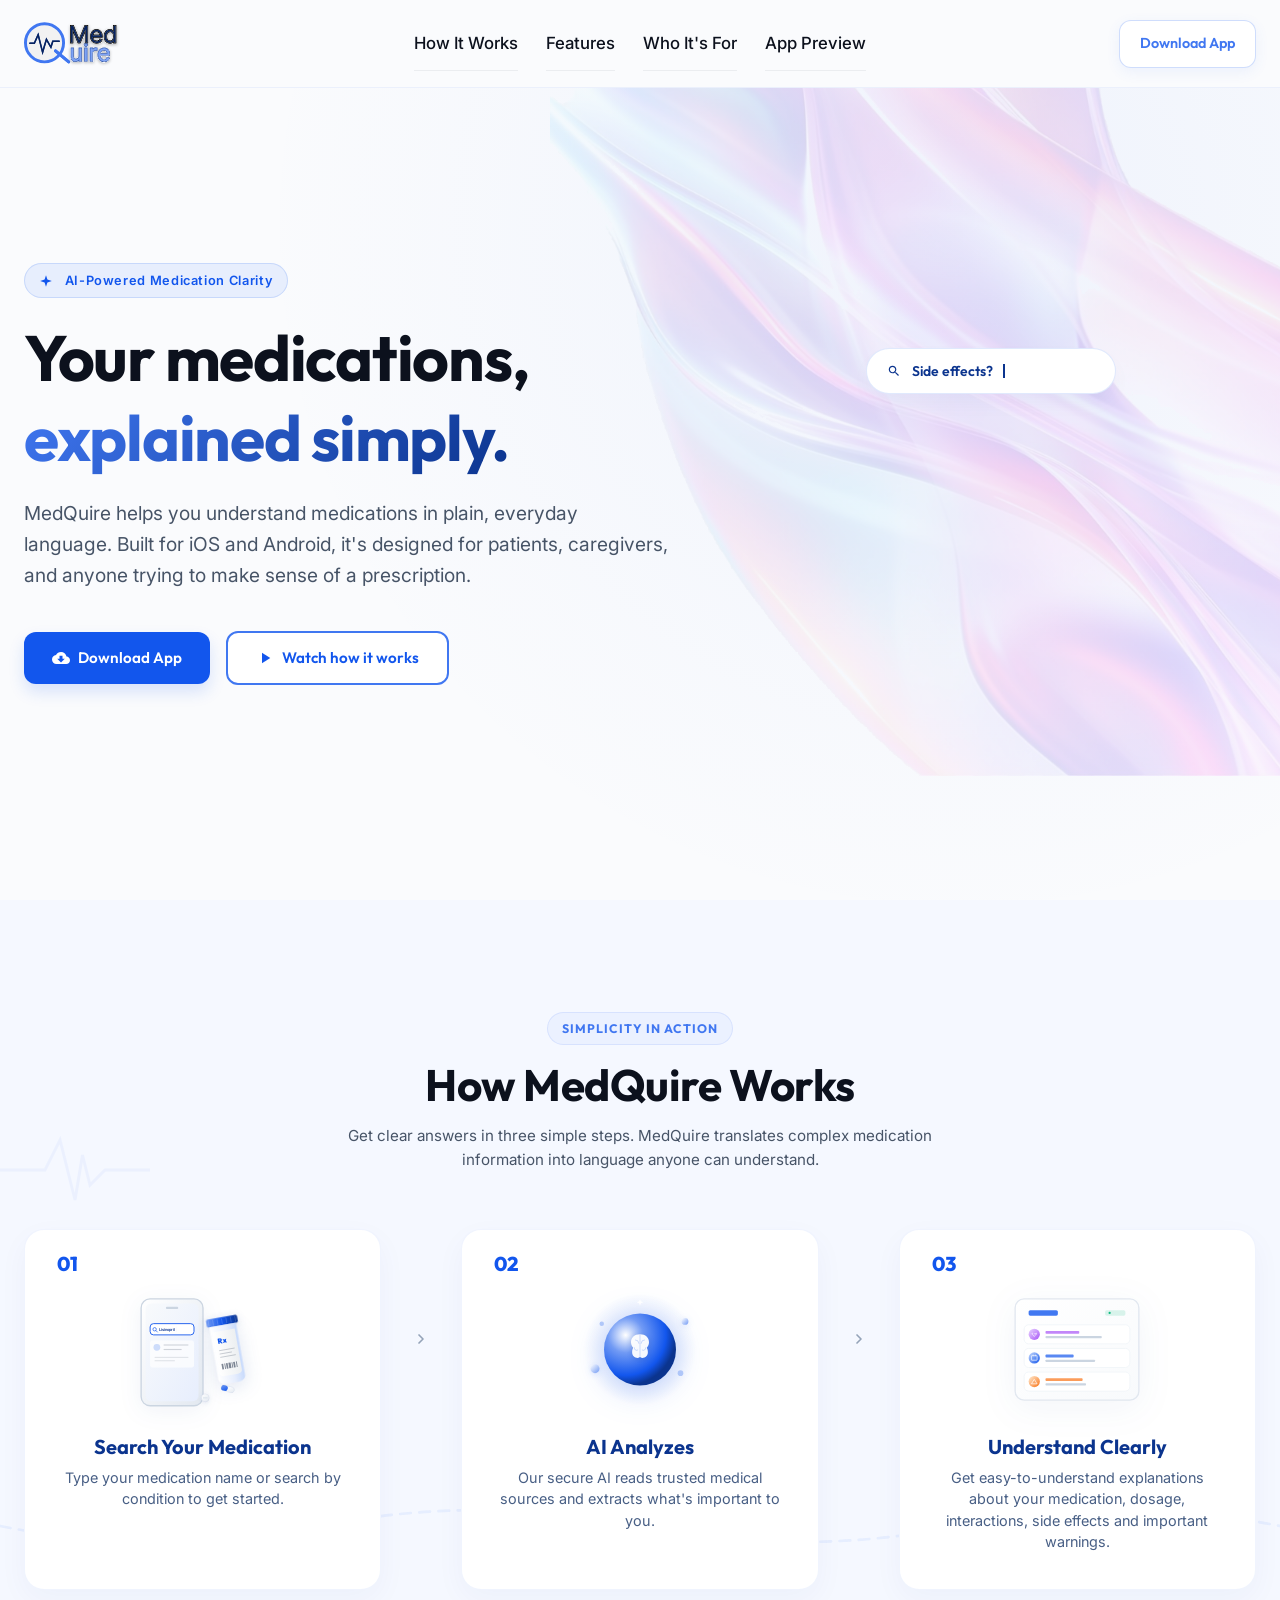
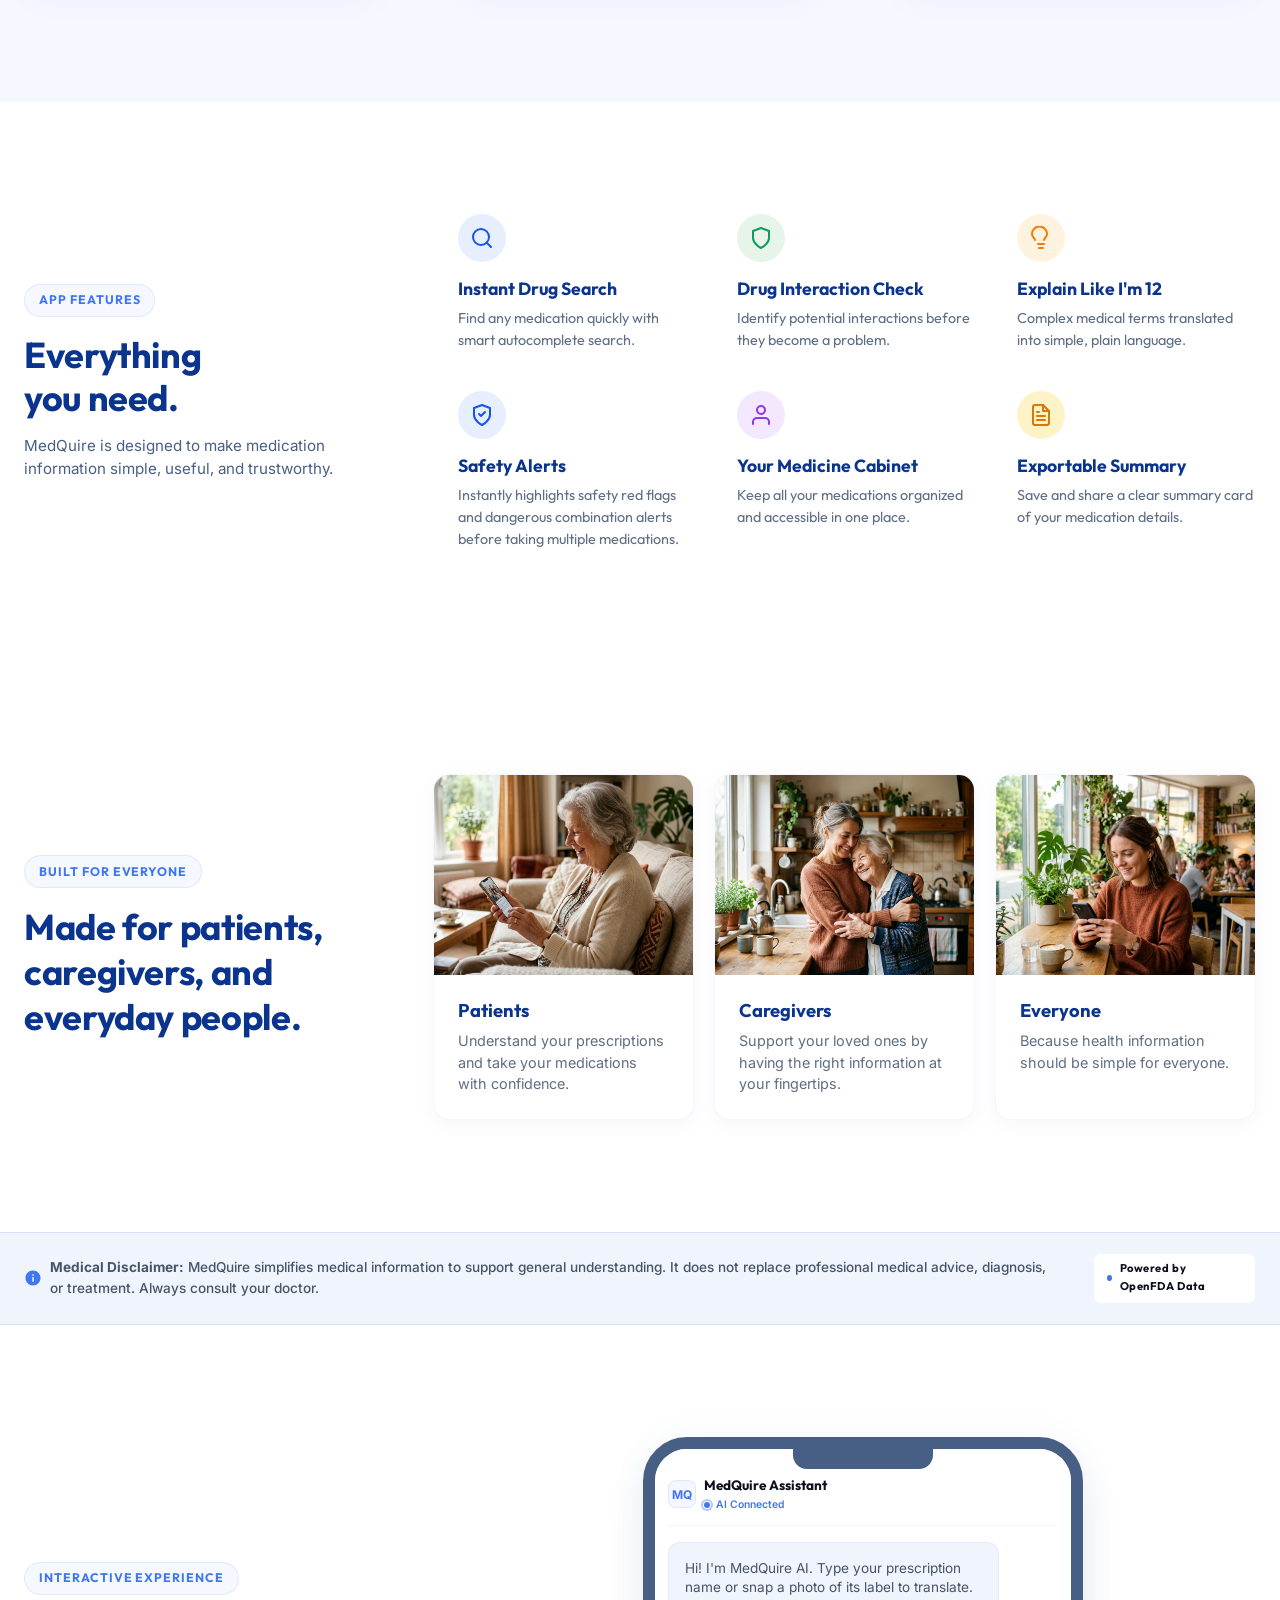
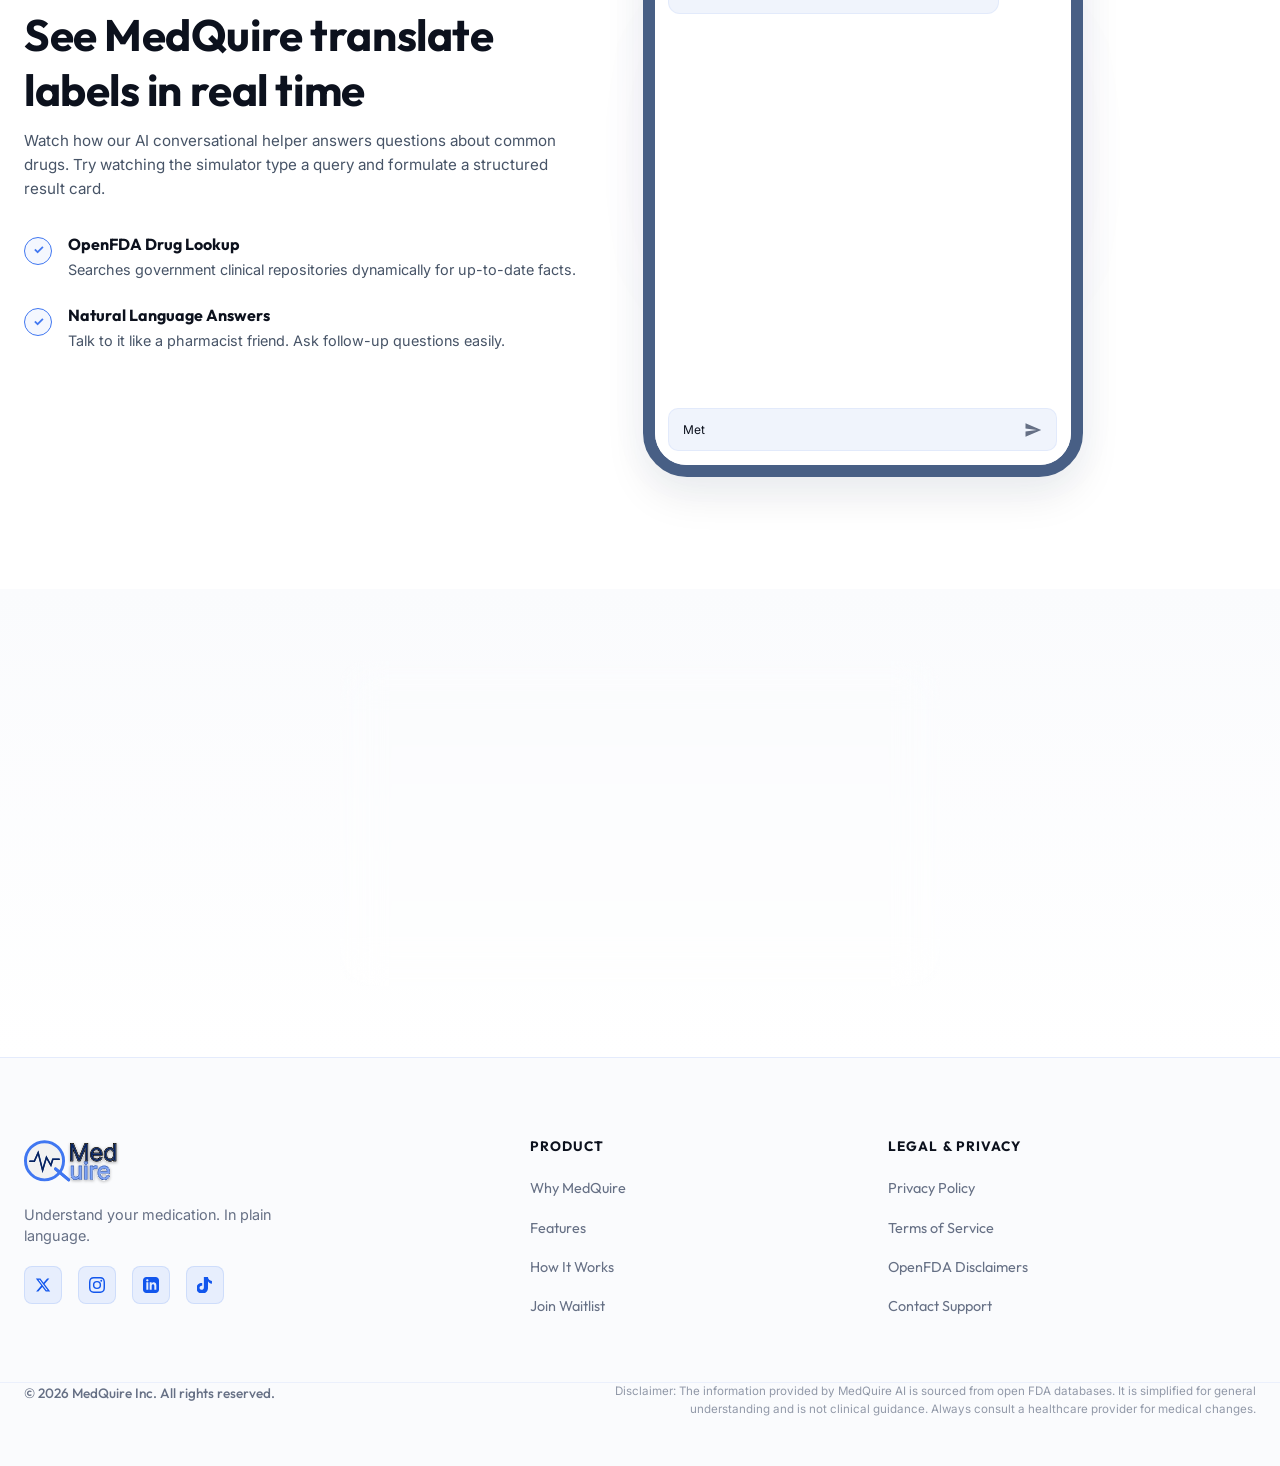
==== commit ce6efea7: "c" ====
--- a/index.html
+++ b/index.html
@@ -27,7 +27,7 @@
 
   <!-- CSS Stylesheet -->
   <link rel="stylesheet" href="design-tokens.css">
-  <link rel="stylesheet" href="index.css?v=2.6">
+  <link rel="stylesheet" href="index.css?v=2.7">
 </head>
 <body>
 
@@ -704,10 +704,6 @@
               <input type="email" name="email" class="waitlist-input" placeholder="Enter your email address" required aria-label="Email address" />
               <button type="submit" class="waitlist-btn">Get Early Access</button>
             </form>
-            
-            <p class="waitlist-portal-link">
-              Or visit our waitlist portal directly at <a href="https://medquire-waitlist.netlify.app" target="_blank">medquire-waitlist.netlify.app</a>
-            </p>
           </div>
         </div>
 
--- a/index.css
+++ b/index.css
@@ -2791,13 +2791,20 @@
   background: linear-gradient(180deg, var(--bg-primary) 0%, #FFFFFF 100%);
   position: relative;
   overflow: hidden;
+  padding: 3rem 0; /* Reduced from 4.5rem to integrate with the layout flow */
+}
+
+@media (min-width: 992px) {
+  .waitlist-section {
+    padding: 4.5rem 0; /* Reduced from 7.0rem (35% reduction) */
+  }
 }
 
 .waitlist-card {
   position: relative;
-  max-width: 720px;
+  max-width: 600px; /* Reduced from 720px for strategic width integration */
   margin: 0 auto;
-  padding: 3rem 2.5rem;
+  padding: 2.25rem 2rem; /* Reduced from 3rem 2.5rem to tighten layout density */
   border-radius: 24px;
   border: 1px solid rgba(64, 119, 241, 0.12);
   text-align: center;
@@ -2833,7 +2840,7 @@
   color: var(--text-secondary);
   line-height: 1.5;
   max-width: 520px;
-  margin: 0 auto 2.25rem auto;
+  margin: 0 auto 1.5rem auto; /* Reduced from 2.25rem to pull content together */
 }
 
 .waitlist-form {
@@ -2901,7 +2908,7 @@
 
 @media (max-width: 576px) {
   .waitlist-card {
-    padding: 2.25rem 1.5rem;
+    padding: 1.75rem 1.25rem; /* Reduced from 2.25rem 1.5rem */
   }
   .waitlist-title {
     font-size: 1.65rem;
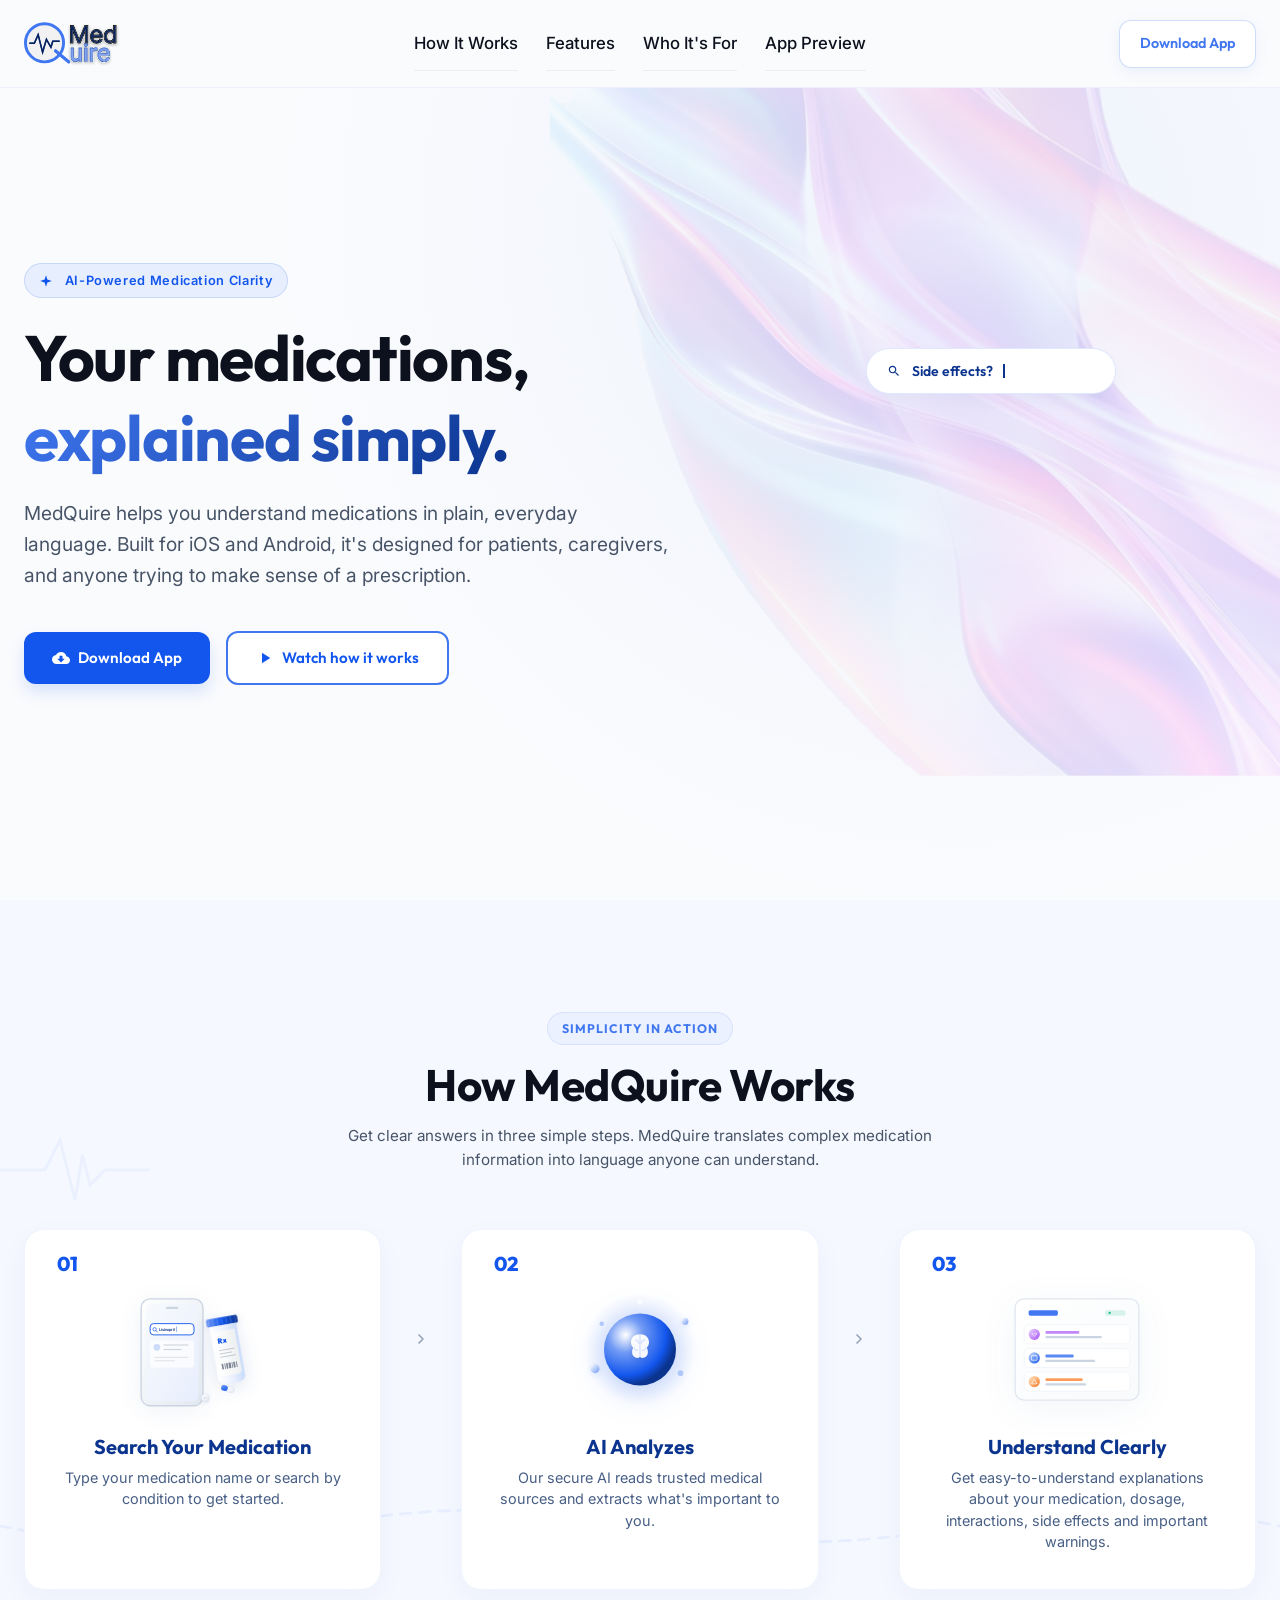
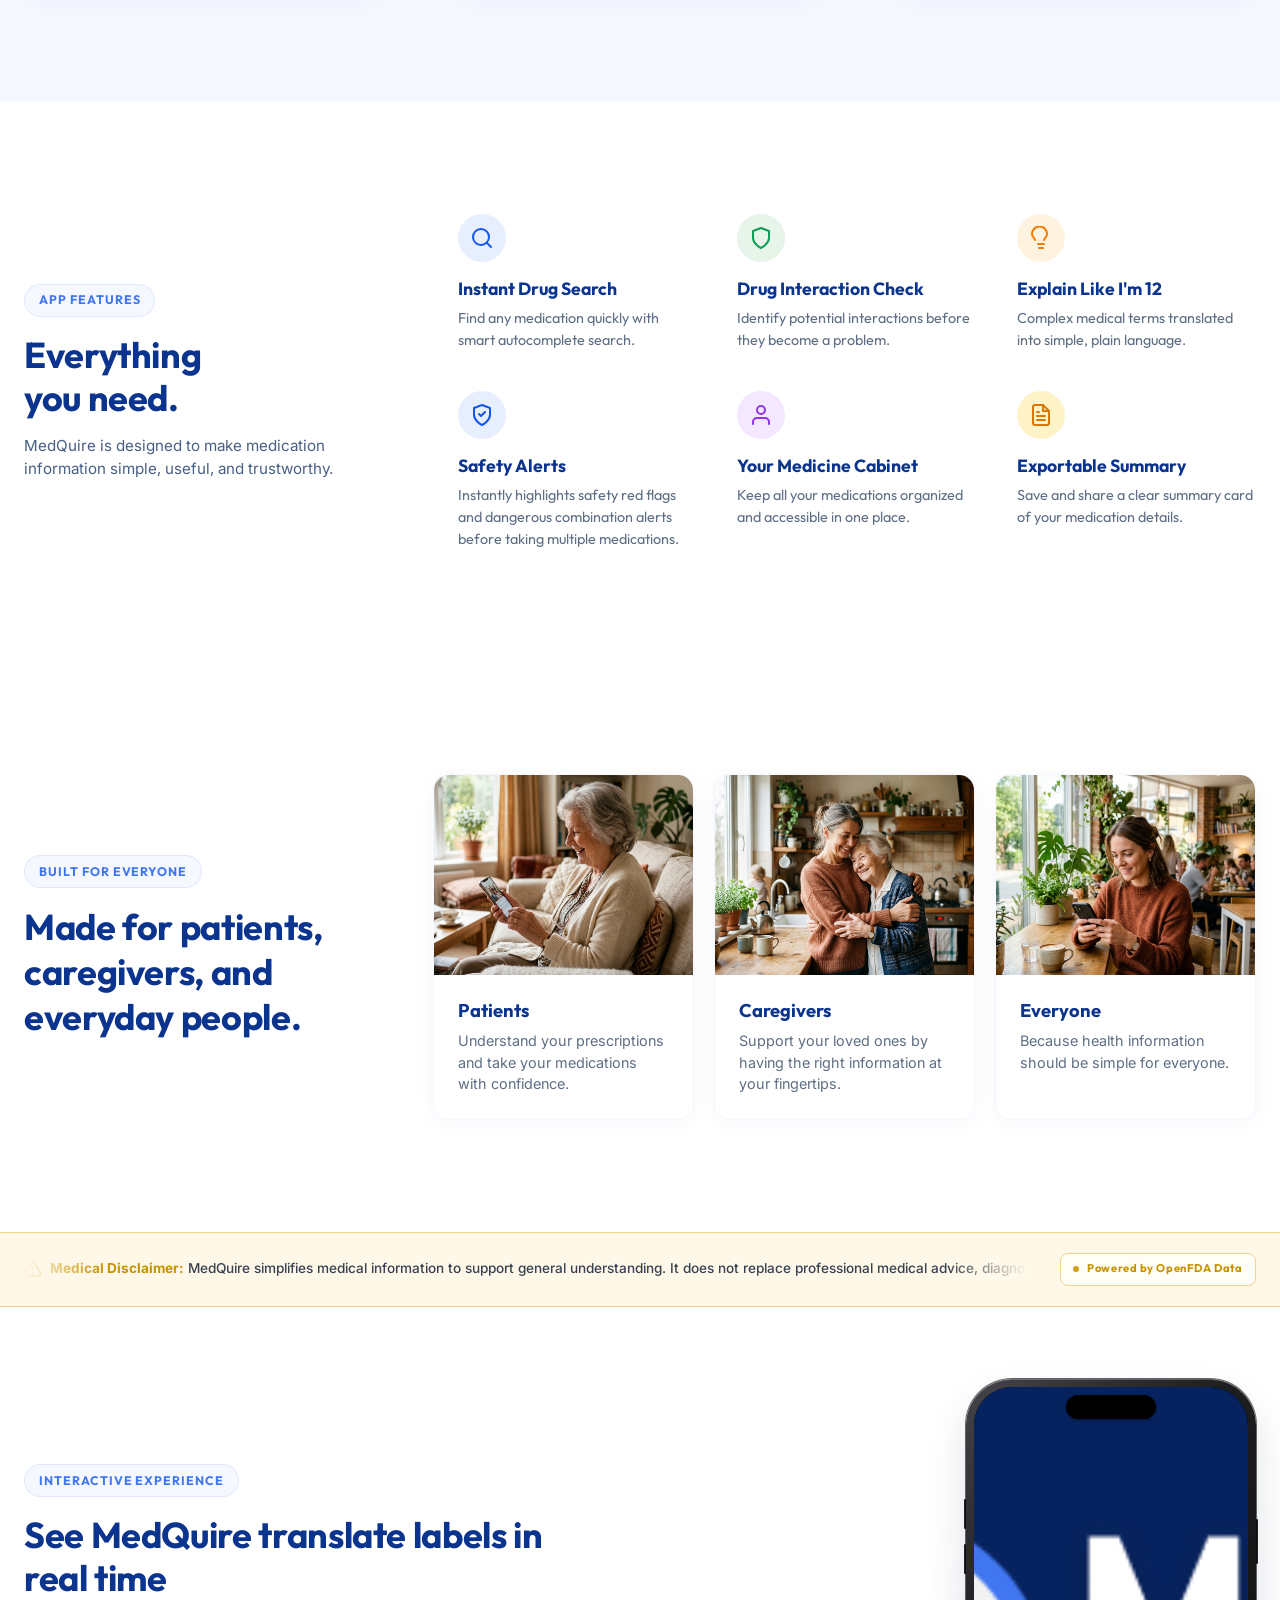
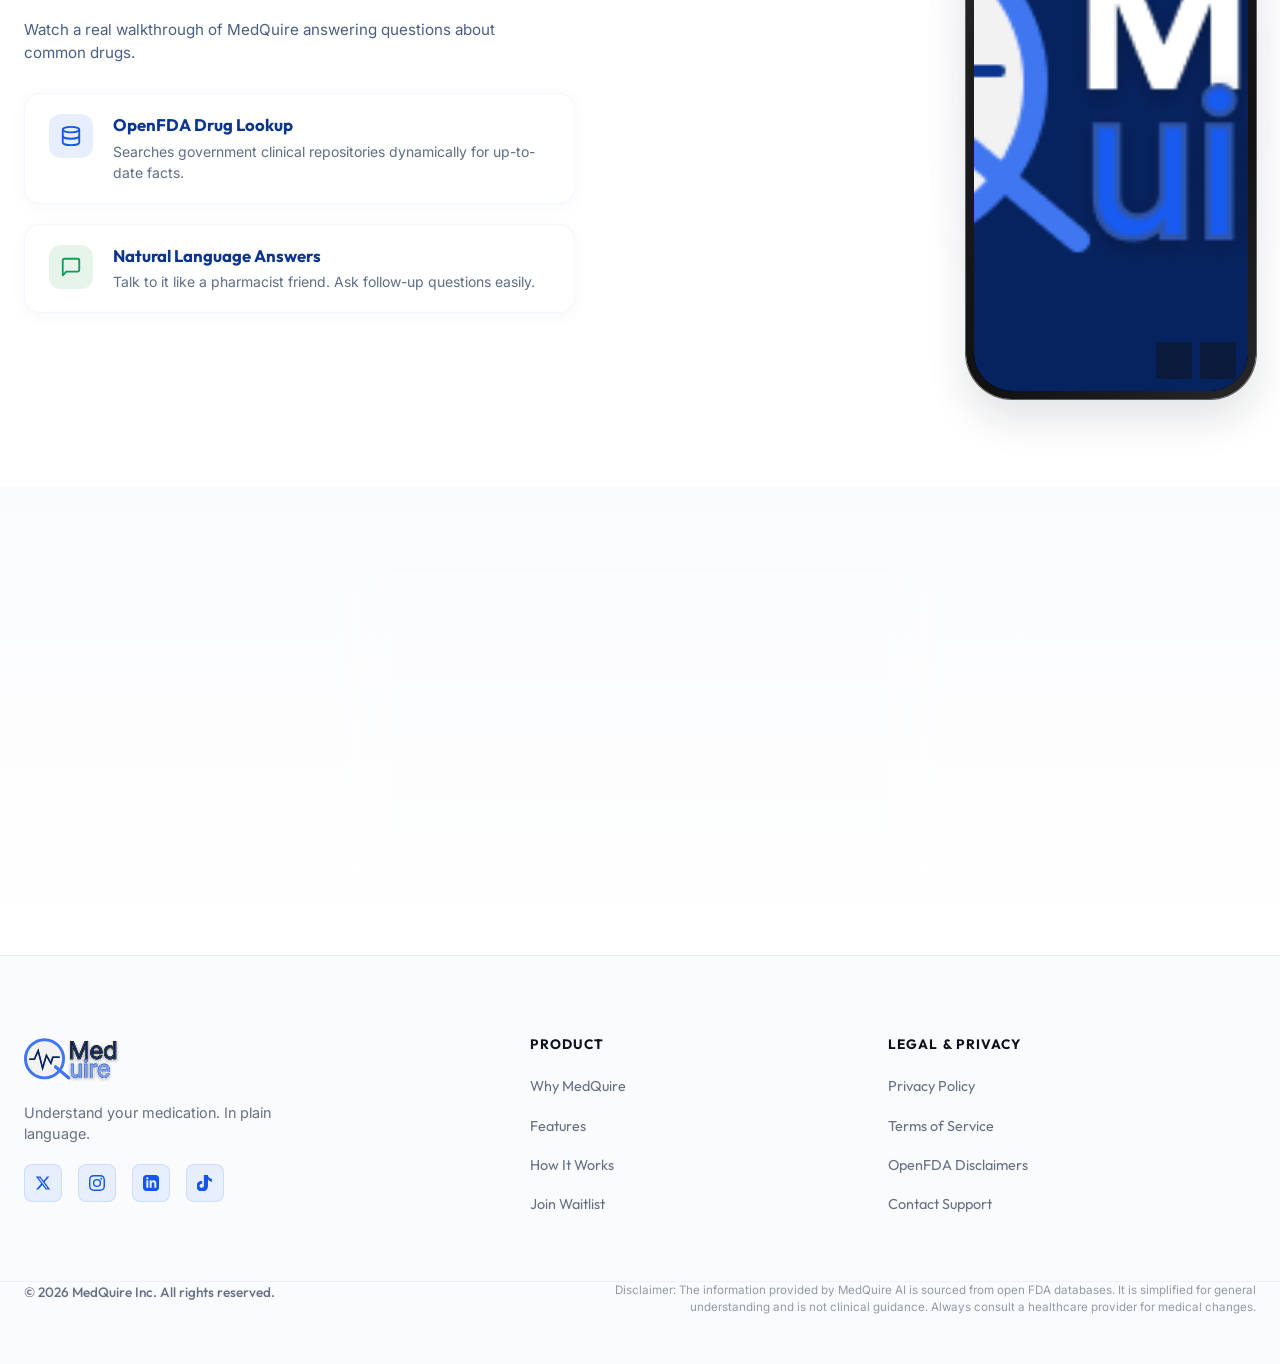
==== commit bebd47bf: "c" ====
--- a/index.html
+++ b/index.html
@@ -27,7 +27,7 @@
 
   <!-- CSS Stylesheet -->
   <link rel="stylesheet" href="design-tokens.css">
-  <link rel="stylesheet" href="index.css?v=2.7">
+  <link rel="stylesheet" href="index.css?v=3.3">
 </head>
 <body>
 
@@ -609,11 +609,25 @@
     <!-- 5. TRUST & SAFETY STRIP -->
     <section class="trust-strip">
       <div class="container trust-content">
-        <div class="trust-message">
-          <svg viewBox="0 0 24 24">
-            <path d="M12 2C6.48 2 2 6.48 2 12s4.48 10 10 10 10-4.48 10-10S17.52 2 12 2zm1 15h-2v-6h2v6zm0-8h-2V7h2v2z"/>
-          </svg>
-          <span><strong>Medical Disclaimer:</strong> MedQuire simplifies medical information to support general understanding. It does not replace professional medical advice, diagnosis, or treatment. Always consult your doctor.</span>
+        <div class="trust-ticker-container">
+          <div class="trust-ticker-track">
+            <div class="trust-ticker-item">
+              <svg viewBox="0 0 24 24" fill="none" stroke="currentColor" stroke-width="2" stroke-linecap="round" stroke-linejoin="round">
+                <path d="M10.29 3.86L1.82 18a2 2 0 0 0 1.71 3h16.94a2 2 0 0 0 1.71-3L13.71 3.86a2 2 0 0 0-3.42 0z"></path>
+                <line x1="12" y1="9" x2="12" y2="13"></line>
+                <line x1="12" y1="17" x2="12.01" y2="17"></line>
+              </svg>
+              <span><strong class="disclaimer-highlight">Medical Disclaimer:</strong> MedQuire simplifies medical information to support general understanding. It does not replace professional medical advice, diagnosis, or treatment. Always consult your doctor.</span>
+            </div>
+            <div class="trust-ticker-item" aria-hidden="true">
+              <svg viewBox="0 0 24 24" fill="none" stroke="currentColor" stroke-width="2" stroke-linecap="round" stroke-linejoin="round">
+                <path d="M10.29 3.86L1.82 18a2 2 0 0 0 1.71 3h16.94a2 2 0 0 0 1.71-3L13.71 3.86a2 2 0 0 0-3.42 0z"></path>
+                <line x1="12" y1="9" x2="12" y2="13"></line>
+                <line x1="12" y1="17" x2="12.01" y2="17"></line>
+              </svg>
+              <span><strong class="disclaimer-highlight">Medical Disclaimer:</strong> MedQuire simplifies medical information to support general understanding. It does not replace professional medical advice, diagnosis, or treatment. Always consult your doctor.</span>
+            </div>
+          </div>
         </div>
         <div class="fda-badge">
           <span class="fda-badge-icon"></span>
@@ -627,58 +641,66 @@
       <div class="container demo-container">
         
         <div class="demo-info reveal">
-          <span class="section-label">Interactive Experience</span>
-          <h2>See MedQuire translate labels in real time</h2>
-          <p class="section-desc" style="margin-bottom: 2rem;">
-            Watch how our AI conversational helper answers questions about common drugs. Try watching the simulator type a query and formulate a structured result card.
+          <span class="section-label features-badge">Interactive Experience</span>
+          <h2 class="features-heading" style="margin-bottom: 1.25rem;">See MedQuire translate labels in real time</h2>
+          <p class="features-subtext">
+            Watch a real walkthrough of MedQuire answering questions about common drugs.
           </p>
           
-          <div style="display: flex; flex-direction: column; gap: 1.5rem;">
-            <div style="display: flex; gap: 1rem; align-items: flex-start;">
-              <span style="display: flex; align-items: center; justify-content: center; width: 28px; height: 28px; border-radius: 50%; background: var(--accent-teal-soft); border: 1px solid var(--accent-teal); color: var(--accent-teal); font-weight: bold; font-size: 0.8rem; flex-shrink: 0; margin-top: 0.2rem;">✓</span>
-              <div>
-                <h4 style="margin-bottom: 0.25rem;">OpenFDA Drug Lookup</h4>
-                <p style="font-size: 0.9rem; color: var(--text-secondary);">Searches government clinical repositories dynamically for up-to-date facts.</p>
-              </div>
-            </div>
-            <div style="display: flex; gap: 1rem; align-items: flex-start;">
-              <span style="display: flex; align-items: center; justify-content: center; width: 28px; height: 28px; border-radius: 50%; background: var(--accent-teal-soft); border: 1px solid var(--accent-teal); color: var(--accent-teal); font-weight: bold; font-size: 0.8rem; flex-shrink: 0; margin-top: 0.2rem;">✓</span>
-              <div>
-                <h4 style="margin-bottom: 0.25rem;">Natural Language Answers</h4>
-                <p style="font-size: 0.9rem; color: var(--text-secondary);">Talk to it like a pharmacist friend. Ask follow-up questions easily.</p>
-              </div>
-            </div>
-          </div>
-        </div>
-
-        <!-- Phone screen typing simulator -->
+          <div class="demo-features-list">
+            <!-- Card 1: OpenFDA Drug Lookup -->
+            <div class="demo-feature-card">
+              <div class="demo-feature-icon icon-blue">
+                <svg viewBox="0 0 24 24">
+                  <ellipse cx="12" cy="5" rx="9" ry="3"></ellipse>
+                  <path d="M3 5v14c0 1.66 4 3 9 3s9-1.34 9-3V5"></path>
+                  <path d="M3 12c0 1.66 4 3 9 3s9-1.34 9-3"></path>
+                </svg>
+              </div>
+              <div class="demo-feature-content">
+                <h4 class="demo-feature-title">OpenFDA Drug Lookup</h4>
+                <p class="demo-feature-desc">Searches government clinical repositories dynamically for up-to-date facts.</p>
+              </div>
+            </div>
+
+            <!-- Card 2: Natural Language Answers -->
+            <div class="demo-feature-card">
+              <div class="demo-feature-icon icon-teal">
+                <svg viewBox="0 0 24 24">
+                  <path d="M21 15a2 2 0 0 1-2 2H7l-4 4V5a2 2 0 0 1 2-2h14a2 2 0 0 1 2 2z"></path>
+                </svg>
+              </div>
+              <div class="demo-feature-content">
+                <h4 class="demo-feature-title">Natural Language Answers</h4>
+                <p class="demo-feature-desc">Talk to it like a pharmacist friend. Ask follow-up questions easily.</p>
+              </div>
+            </div>
+          </div>
+        </div>
+
+        <!-- Phone screen video demo -->
         <div class="demo-interface-wrapper reveal delay-200">
           <div class="demo-phone">
-            <div class="demo-phone-screen" id="demoScreen">
+            <!-- Video tag placed inside screen with overflow hidden -->
+            <div class="demo-video-container">
+              <video id="demoVideo" loop muted playsinline autoplay poster="Frame 9.png">
+                <source src="assets/IMG_0632.MOV" type="video/quicktime">
+                <source src="assets/IMG_0632.MOV" type="video/mp4">
+              </video>
               
-              <div class="demo-app-bar">
-                <div class="demo-app-avatar">MQ</div>
-                <div>
-                  <div class="demo-app-name">MedQuire Assistant</div>
-                  <div class="demo-app-status">
-                    <span class="demo-status-pulse"></span>AI Connected
-                  </div>
-                </div>
-              </div>
-
-              <div class="demo-chat-area" id="chatArea">
-                <!-- Dialogue will load here via app.js -->
-              </div>
-
-              <div class="demo-typing-box">
-                <div class="demo-typing-input typing-active" id="typingInput">Search for a medication...</div>
-                <div class="demo-send-btn">
-                  <svg style="width: 18px; height: 18px; fill: currentColor;" viewBox="0 0 24 24">
-                    <path d="M2.01 21L23 12 2.01 3 2 10l15 2-15 2z"/>
-                  </svg>
-                </div>
-              </div>
-
+              <!-- Video controls overlay -->
+              <div class="video-controls-overlay" style="position: absolute; bottom: 12px; right: 12px; display: flex; gap: 8px; z-index: 15;">
+                <button id="playPauseBtn" class="video-control-btn" aria-label="Play/Pause Video">
+                  <!-- Play / Pause Icon -->
+                  <svg class="icon-pause" viewBox="0 0 24 24"><path d="M6 19h4V5H6v14zm8-14v14h4V5h-4z"/></svg>
+                  <svg class="icon-play" viewBox="0 0 24 24"><path d="M8 5v14l11-7z"/></svg>
+                </button>
+                <button id="muteBtn" class="video-control-btn muted" aria-label="Mute/Unmute Video">
+                  <!-- Mute / Unmute Icon -->
+                  <svg class="icon-unmute" viewBox="0 0 24 24"><path d="M3 9v6h4l5 5V4L7 9H3zm13.5 3c0-1.77-1.02-3.29-2.5-4.03v8.05c1.48-.73 2.5-2.25 2.5-4.02zM14 3.23v2.06c2.89.86 5 3.54 5 6.71s-2.11 5.85-5 6.71v2.06c4.01-.91 7-4.49 7-8.77s-2.99-7.86-7-8.77z"/></svg>
+                  <svg class="icon-mute" viewBox="0 0 24 24"><path d="M16.5 12c0-1.77-1.02-3.29-2.5-4.03v2.21l2.45 2.45c.03-.21.05-.42.05-.63zm2.5 0c0 .94-.2 1.82-.54 2.64l1.51 1.51C20.63 14.91 21 13.5 21 12c0-4.28-2.99-7.86-7-8.77v2.06c2.89.86 5 3.54 5 6.71zM4.27 3L3 4.27 7.73 9H3v6h4l5 5v-6.73l4.25 4.25c-.67.52-1.42.93-2.25 1.18v2.06c1.38-.31 2.63-.95 3.69-1.81L19.73 21 21 19.73l-9-9L4.27 3zM12 4L9.91 6.09 12 8.18V4z"/></svg>
+                </button>
+              </div>
             </div>
           </div>
           <div class="demo-phone-glow"></div>
--- a/index.css
+++ b/index.css
@@ -1598,9 +1598,9 @@
 
 /* 5. Trust & Safety Strip */
 .trust-strip {
-  background: var(--accent-gold-soft);
-  border-top: 1px solid var(--accent-gold-border);
-  border-bottom: 1px solid var(--accent-gold-border);
+  background: #FFF8E8; /* soft warm light amber */
+  border-top: 1px solid #F3D28B; /* subtle warning border */
+  border-bottom: 1px solid #F3D28B;
   padding: 1.25rem 0;
   position: relative;
   z-index: 10;
@@ -1615,35 +1615,97 @@
   gap: 1rem;
 }
 
-.trust-message {
-  display: flex;
-  flex-direction: column;
+.trust-ticker-container {
+  overflow: hidden;
+  position: relative;
+  width: 100%;
+  display: flex;
+  align-items: center;
+  /* subtle gradient mask fade on left and right edges */
+  mask-image: linear-gradient(to right, transparent, #000 8%, #000 92%, transparent);
+  -webkit-mask-image: linear-gradient(to right, transparent, #000 8%, #000 92%, transparent);
+  box-sizing: border-box;
+}
+
+.trust-ticker-track {
+  display: flex;
+  width: max-content;
+  animation: ticker-scroll 32s linear infinite;
+}
+
+.trust-ticker-item {
+  display: flex;
   align-items: center;
   gap: 0.5rem;
-  color: var(--text-secondary); /* Neutral text color */
+  color: #374151; /* Dark charcoal text for high contrast readability */
   font-size: 0.85rem;
   font-weight: 500;
-  max-width: 100%;
-}
-
-.trust-message svg {
+  white-space: nowrap;
+  padding-right: 4rem; /* separation padding for seamless marquee */
+  box-sizing: border-box;
+}
+
+.trust-ticker-item svg {
   flex-shrink: 0;
   width: 18px;
   height: 18px;
-  fill: var(--accent-gold); /* Accent colour for warnings icon */
+  color: #D4A017; /* Muted golden yellow warning stroke */
+  fill: none;
+}
+
+.disclaimer-highlight {
+  color: #C79200; /* Warm golden amber highlight color */
+  font-weight: 700;
+}
+
+@keyframes ticker-scroll {
+  0% {
+    transform: translateX(0);
+  }
+  100% {
+    transform: translateX(-50%);
+  }
+}
+
+/* Pause on Hover */
+.trust-ticker-container:hover .trust-ticker-track {
+  animation-play-state: paused;
+}
+
+/* Accessibility: respect prefers-reduced-motion */
+@media (prefers-reduced-motion: reduce) {
+  .trust-ticker-container {
+    mask-image: none;
+    -webkit-mask-image: none;
+    overflow: visible;
+  }
+  .trust-ticker-track {
+    animation: none;
+    transform: none !important;
+    width: auto;
+    display: flex;
+    flex-direction: column;
+  }
+  .trust-ticker-item {
+    white-space: normal;
+    padding-right: 0;
+  }
+  .trust-ticker-item[aria-hidden="true"] {
+    display: none !important;
+  }
 }
 
 .fda-badge {
   display: inline-flex;
   align-items: center;
   gap: 0.5rem;
-  background: var(--bg-secondary);
-  border: 1px solid var(--border-white);
+  background: #FFFDF7; /* soft cream background */
+  border: 1px solid #F3D28B; /* subtle warning border */
   padding: 0.4rem 0.8rem;
   border-radius: 8px;
   font-size: 0.7rem;
   font-weight: 700;
-  color: var(--text-primary);
+  color: #C79200; /* Muted golden text color */
   letter-spacing: 0.05em;
   font-family: var(--font-family-display);
 }
@@ -1652,13 +1714,15 @@
   width: 6px;
   height: 6px;
   border-radius: 50%;
-  background-color: var(--accent-teal);
+  background-color: #D4A017; /* warning accent dot */
 }
 
 /* 6. App Preview / Demo Section (Mobile First) */
 .demo-section {
   position: relative;
   background: var(--bg-secondary);
+  padding-top: 3.5rem !important; /* Reduced vertical gap top */
+  padding-bottom: 3.5rem !important;
 }
 
 .demo-container {
@@ -1669,39 +1733,162 @@
   text-align: center;
 }
 
+/* Interactive Experience Feature Cards */
+.demo-features-list {
+  display: flex;
+  flex-direction: column;
+  gap: 1.25rem;
+  margin-top: 1.75rem;
+}
+
+.demo-feature-card {
+  background: #FFFFFF;
+  border-radius: 16px;
+  border: 1px solid rgba(64, 119, 241, 0.06);
+  padding: 1.25rem 1.5rem;
+  display: flex;
+  gap: 1.25rem;
+  align-items: flex-start;
+  text-align: left;
+  transition: transform 0.3s cubic-bezier(0.16, 1, 0.3, 1), box-shadow 0.3s ease;
+  box-shadow: 0 4px 20px rgba(11, 52, 142, 0.03);
+  box-sizing: border-box;
+}
+
+.demo-feature-card:hover {
+  transform: translateY(-3px);
+  box-shadow: 0 8px 30px rgba(11, 52, 142, 0.07);
+}
+
+.demo-feature-icon {
+  width: 44px;
+  height: 44px;
+  border-radius: 12px;
+  display: flex;
+  align-items: center;
+  justify-content: center;
+  flex-shrink: 0;
+}
+
+.demo-feature-icon.icon-blue {
+  background-color: #E7EEFD;
+  color: #1256ED;
+}
+
+.demo-feature-icon.icon-teal {
+  background-color: #E6F4EA;
+  color: #0F9D58;
+}
+
+.demo-feature-icon svg {
+  width: 22px;
+  height: 22px;
+  fill: none;
+  stroke: currentColor;
+  stroke-width: 2px;
+  stroke-linecap: round;
+  stroke-linejoin: round;
+}
+
+.demo-feature-title {
+  font-family: 'Outfit', sans-serif;
+  font-size: 1.05rem;
+  font-weight: 700;
+  color: #0B348E;
+  margin: 0 0 0.35rem 0;
+}
+
+.demo-feature-desc {
+  font-family: 'Inter', sans-serif;
+  font-size: 0.875rem;
+  color: #5E6E85;
+  margin: 0;
+  line-height: 1.5;
+}
+
 .demo-interface-wrapper {
   position: relative;
   width: 100%;
-  max-width: 290px;
+  max-width: 250px; /* Narrower aspect ratio to look like an iPhone, not a tablet */
   margin: 0 auto;
 }
 
+/* Side button details for realism */
+.demo-interface-wrapper::before,
+.demo-interface-wrapper::after {
+  content: '';
+  position: absolute;
+  background: #232326;
+  border-radius: 2px;
+  z-index: -1;
+}
+
+/* Left side buttons: Volume rockers */
+.demo-interface-wrapper::before {
+  left: -2px;
+  top: 120px;
+  width: 2px;
+  height: 30px;
+  box-shadow: 0 45px 0 #232326; /* volume down */
+}
+
+/* Right side button: Power */
+.demo-interface-wrapper::after {
+  right: -2px;
+  top: 140px;
+  width: 2px;
+  height: 45px;
+}
+
 .demo-phone {
   width: 100%;
-  height: 510px;
-  border-radius: 32px;
-  border: 8px solid var(--device-frame);
-  background: var(--bg-primary);
-  box-shadow: 0 20px 40px rgba(15, 23, 42, 0.08),
-              0 0 40px rgba(64, 119, 241, 0.04);
+  height: 540px; /* 19.5:9 proportion for 250px width */
+  border-radius: 40px; /* curved continuous corners */
+  /* Premium Titanium Graphite Metallic Bezel via background + padding */
+  background: linear-gradient(135deg, #44444a 0%, #1e1e21 30%, #111112 70%, #28282b 100%);
+  padding: 7px; /* thin premium bezel */
+  box-shadow: 
+    0 20px 40px rgba(15, 23, 42, 0.12),
+    inset 0 1px 0 rgba(255, 255, 255, 0.25), /* top edge reflection highlight */
+    0 0 0 1px rgba(0, 0, 0, 0.6);
   position: relative;
   overflow: hidden;
   display: flex;
   flex-direction: column;
-}
-
+  box-sizing: border-box;
+}
+
+/* Dynamic Island rounded pill */
 .demo-phone::before {
   content: '';
   position: absolute;
-  top: 0;
+  top: 14px;
   left: 50%;
   transform: translateX(-50%);
-  width: 100px;
-  height: 14px;
-  background: var(--device-frame);
-  border-bottom-left-radius: 8px;
-  border-bottom-right-radius: 8px;
-  z-index: 10;
+  width: 80px;
+  height: 22px;
+  background: #000000;
+  border-radius: 99px;
+  z-index: 20;
+  box-shadow: 0 1px 3px rgba(0,0,0,0.5);
+}
+
+.demo-video-container {
+  position: absolute;
+  inset: 7px; /* inside the 7px bezel */
+  width: auto;
+  height: auto;
+  overflow: hidden;
+  border-radius: 33px; /* concentric squircle corner (40 - 7 = 33) */
+  background: #000000;
+}
+
+#demoVideo {
+  width: 100%;
+  height: 100%;
+  object-fit: cover;
+  border-radius: 33px;
+  display: block;
 }
 
 .demo-phone-screen {
@@ -1712,6 +1899,67 @@
   background: var(--bg-secondary);
   overflow-y: hidden;
   position: relative;
+}
+
+/* HTML5 Video Demo controls styles */
+.video-control-btn {
+  background: rgba(15, 23, 42, 0.65);
+  backdrop-filter: blur(8px);
+  -webkit-backdrop-filter: blur(8px);
+  border: 1px solid rgba(255, 255, 255, 0.2);
+  width: 36px;
+  height: 36px;
+  border-radius: 50%;
+  color: #FFFFFF;
+  display: inline-flex;
+  align-items: center;
+  justify-content: center;
+  cursor: pointer;
+  transition: all 0.25s cubic-bezier(0.16, 1, 0.3, 1);
+  padding: 0;
+  box-sizing: border-box;
+}
+
+.video-control-btn:hover {
+  background: rgba(15, 23, 42, 0.85);
+  transform: scale(1.05);
+  border-color: rgba(255, 255, 255, 0.4);
+}
+
+.video-control-btn:active {
+  transform: scale(0.95);
+}
+
+.video-control-btn svg {
+  width: 18px;
+  height: 18px;
+  fill: currentColor;
+  display: block;
+}
+
+/* Play/Pause state toggling */
+#playPauseBtn .icon-play {
+  display: none;
+}
+#playPauseBtn.paused .icon-play {
+  display: block;
+}
+#playPauseBtn.paused .icon-pause {
+  display: none;
+}
+
+/* Mute/Unmute state toggling */
+#muteBtn .icon-mute {
+  display: block;
+}
+#muteBtn .icon-unmute {
+  display: none;
+}
+#muteBtn:not(.muted) .icon-mute {
+  display: none;
+}
+#muteBtn:not(.muted) .icon-unmute {
+  display: block;
 }
 
 .demo-app-bar {
@@ -2141,11 +2389,21 @@
   }
   
   .demo-interface-wrapper {
-    max-width: 320px;
+    max-width: 265px;
   }
   
   .demo-phone {
     height: 570px;
+    border-radius: 42px;
+  }
+
+  .demo-video-container {
+    inset: 7px;
+    border-radius: 35px;
+  }
+
+  #demoVideo {
+    border-radius: 35px;
   }
 }
 
@@ -2323,9 +2581,9 @@
     gap: 2rem;
   }
   
-  .trust-message {
-    flex-direction: row;
-    text-align: left;
+  .trust-ticker-container {
+    flex: 1;
+    min-width: 0;
   }
   
 
@@ -2442,29 +2700,43 @@
     height: 610px;
   }
   
-  /* Demo Section split columns */
+  /* Demo Section split columns and alignment */
+  .demo-section {
+    padding-top: 4.5rem !important; /* Reduced vertical gap desktop */
+    padding-bottom: 5.5rem !important;
+  }
+
   .demo-container {
     grid-template-columns: 0.95fr 1.05fr;
     text-align: left;
-    gap: 4rem;
+    gap: 4.5rem;
+    align-items: center; /* Vertically center left column text content block relative to phone */
   }
   
   .demo-interface-wrapper {
-    max-width: 440px;
-    margin: 0;
+    max-width: 290px;
+    margin: 0 0 0 auto; /* Push mockup container to the far right of the grid area */
   }
   
   .demo-phone {
-    height: 640px;
-    border-width: 12px;
-    border-radius: 44px;
+    height: 620px; /* ~19.5:9 proportion for 290px width */
+    border-radius: 46px;
+    padding: 8px; /* slightly thicker bezel for desktop scale */
+  }
+
+  .demo-video-container {
+    inset: 8px;
+    border-radius: 38px; /* 46 - 8 = 38 */
+  }
+
+  #demoVideo {
+    border-radius: 38px;
   }
   
   .demo-phone::before {
-    width: 140px;
-    height: 20px;
-    border-bottom-left-radius: 14px;
-    border-bottom-right-radius: 14px;
+    width: 90px;
+    height: 24px;
+    top: 16px;
   }
   
   .demo-bubble {
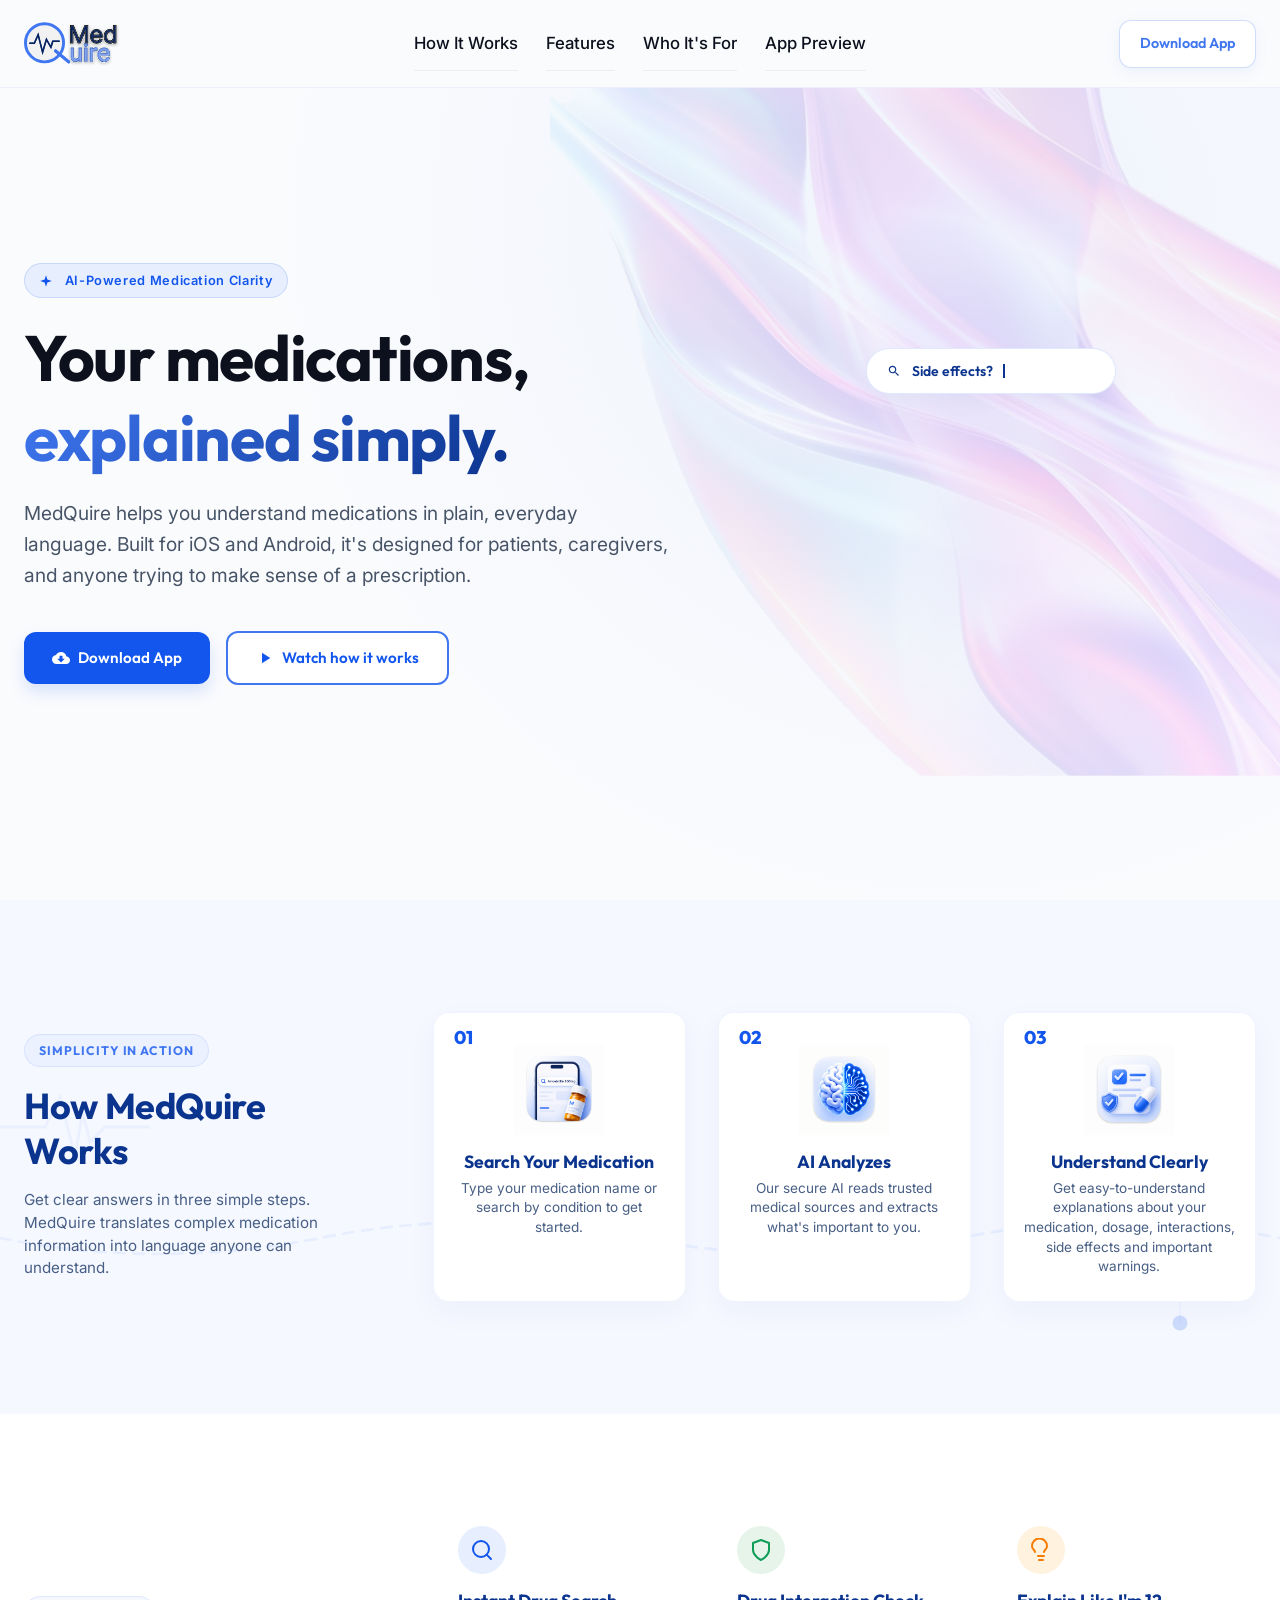
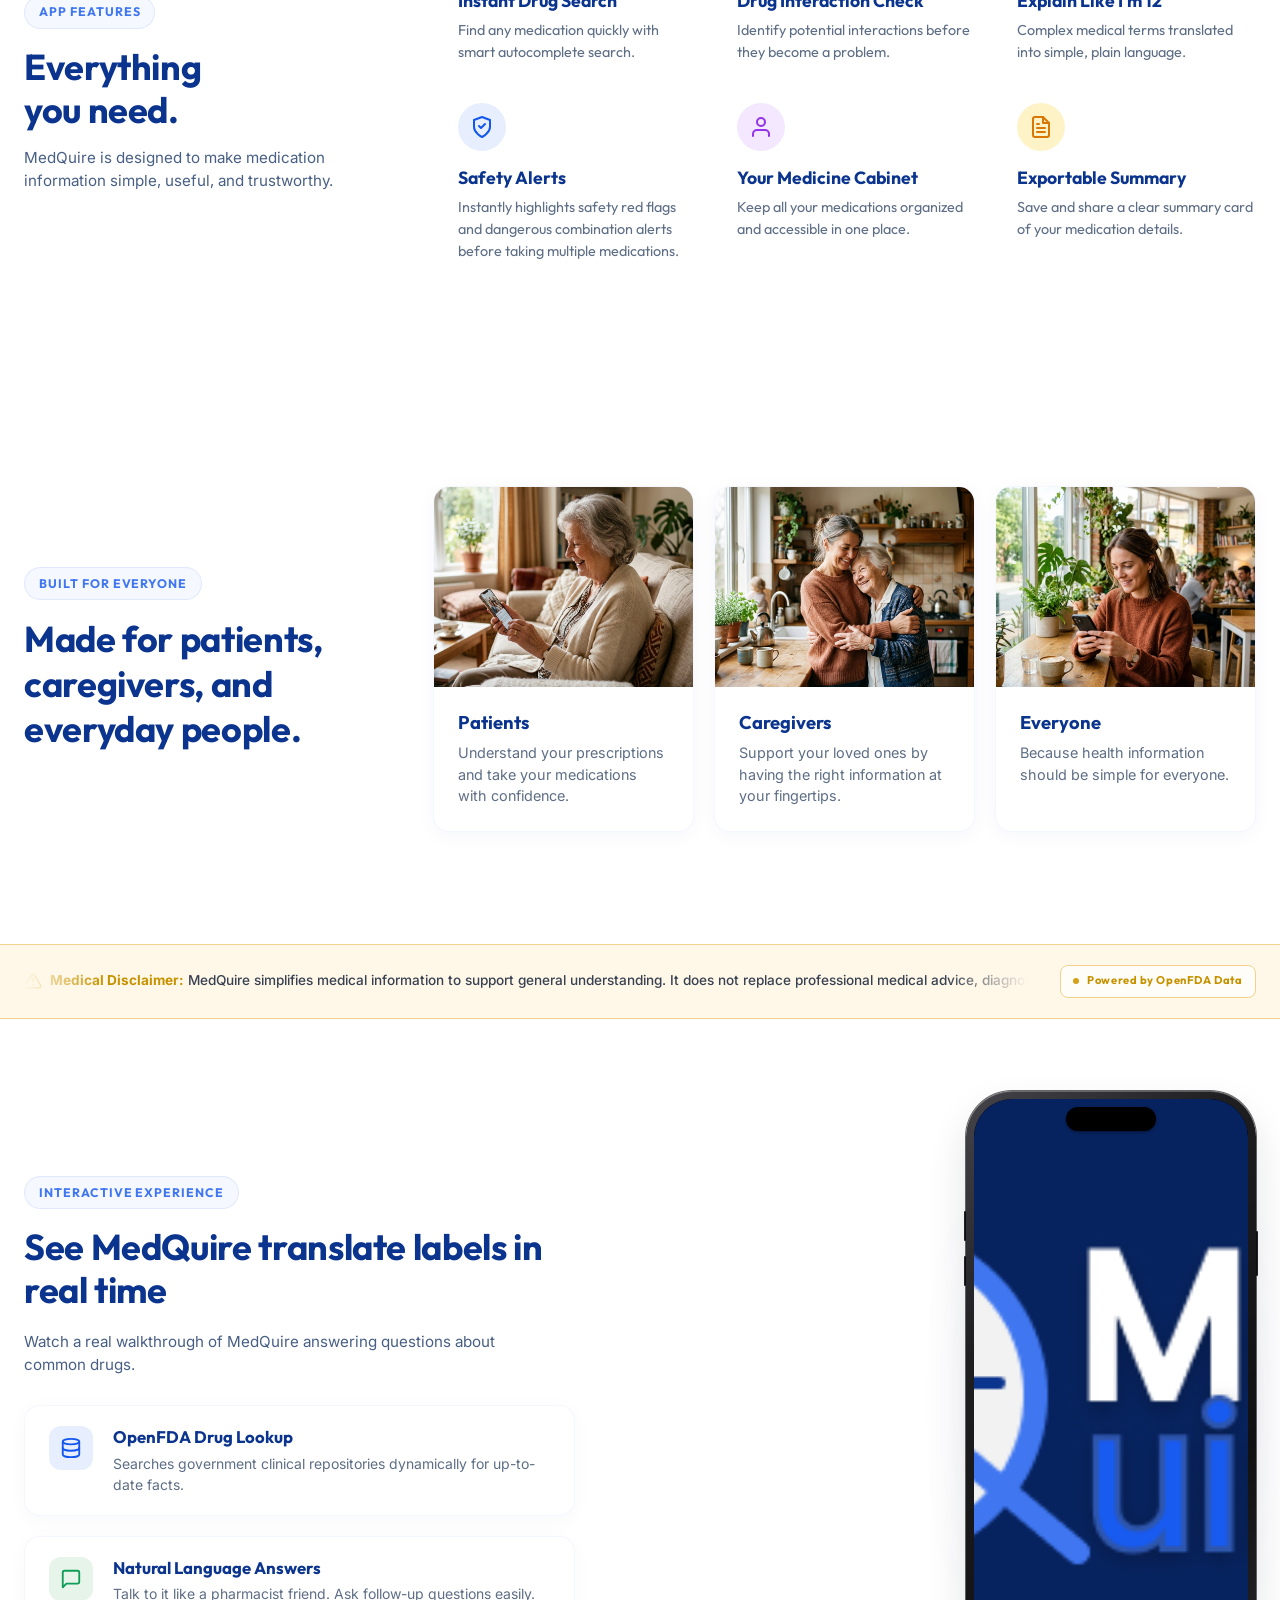
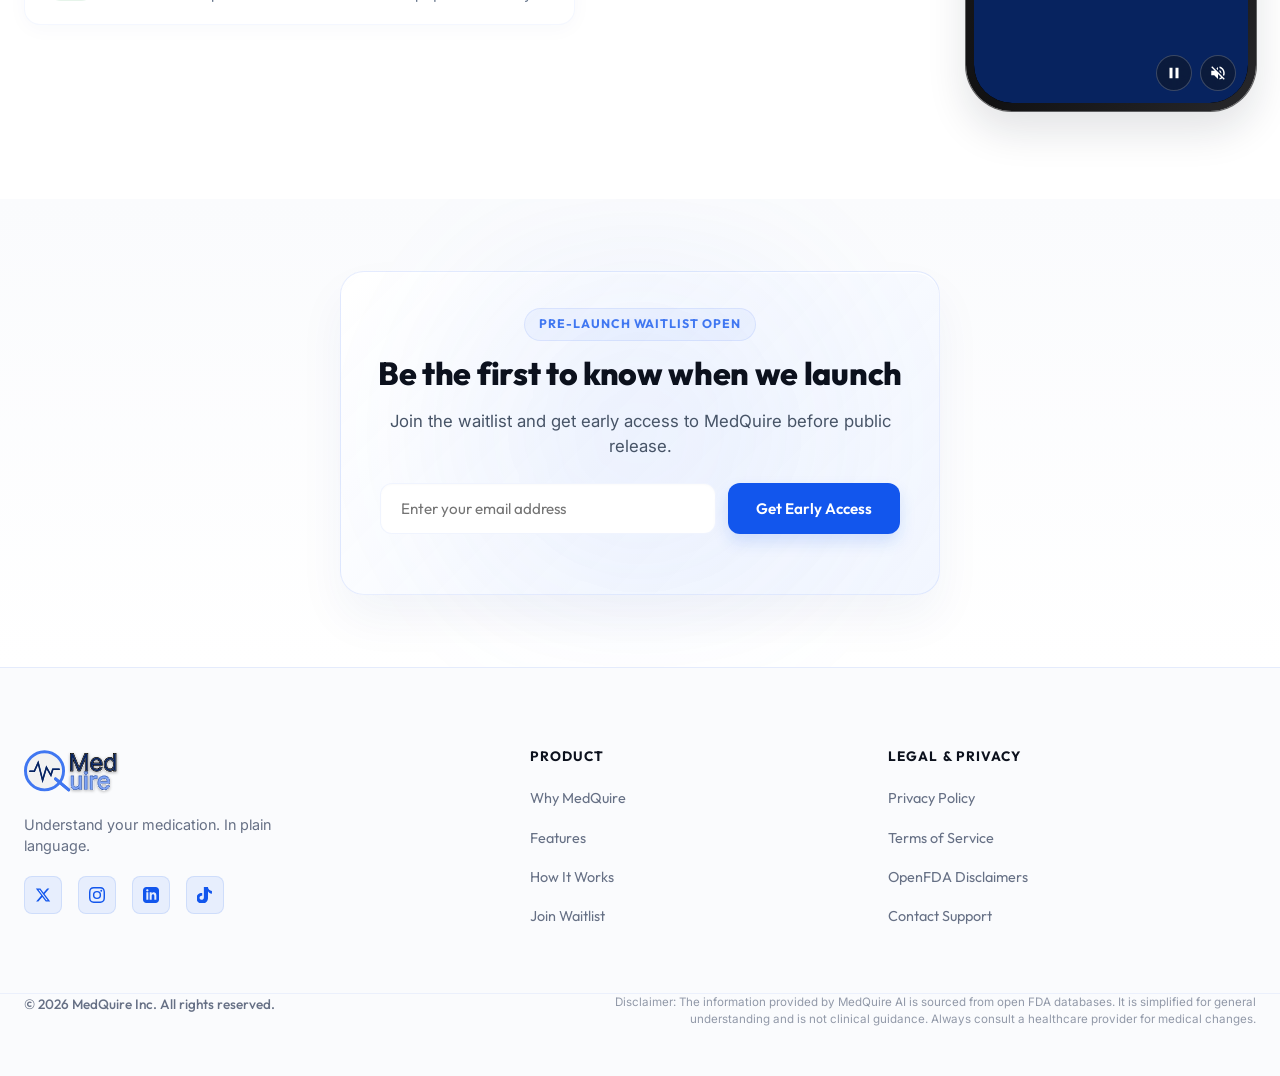
==== commit 11e6eebe: "c" ====
--- a/index.html
+++ b/index.html
@@ -27,7 +27,7 @@
 
   <!-- CSS Stylesheet -->
   <link rel="stylesheet" href="design-tokens.css">
-  <link rel="stylesheet" href="index.css?v=3.3">
+  <link rel="stylesheet" href="index.css?v=3.8">
 </head>
 <body>
 
@@ -208,252 +208,51 @@
 
 
       <div class="container">
-        
-        <div class="section-header reveal">
-          <span class="section-label">SIMPLICITY IN ACTION</span>
-          <h2>How MedQuire Works</h2>
-          <p class="section-desc">Get clear answers in three simple steps. MedQuire translates complex medication information into language anyone can understand.</p>
-        </div>
-
-        <div class="steps-grid reveal delay-100">
+        <div class="steps-layout">
+          <!-- Left Column -->
+          <div class="steps-left reveal">
+            <span class="section-label steps-badge">SIMPLICITY IN ACTION</span>
+            <h2 class="steps-heading">How MedQuire Works</h2>
+            <p class="steps-subtext">Get clear answers in three simple steps. MedQuire translates complex medication information into language anyone can understand.</p>
+          </div>
+
+          <!-- Right Column -->
+          <div class="steps-right reveal delay-100">
+            <div class="steps-grid-new">
           
           <!-- Step 1 Card -->
           <div class="step-card">
             <span class="step-card-num">01</span>
             <div class="step-card-illustration">
-              <svg viewBox="0 0 160 120" width="100%" height="120" style="overflow: visible;">
-                <defs>
-                  <!-- Phone gradients -->
-                  <linearGradient id="phoneGrad" x1="0%" y1="0%" x2="100%" y2="100%">
-                    <stop offset="0%" stop-color="#FFFFFF" />
-                    <stop offset="100%" stop-color="#E2E8F0" />
-                  </linearGradient>
-                  <linearGradient id="screenGrad" x1="0%" y1="0%" x2="100%" y2="100%">
-                    <stop offset="0%" stop-color="#F8FAFC" />
-                    <stop offset="100%" stop-color="#E7EEFD" />
-                  </linearGradient>
-                  <!-- Bottle gradients -->
-                  <linearGradient id="capGradNew" x1="0%" y1="0%" x2="100%" y2="0%">
-                    <stop offset="0%" stop-color="#719AF4" />
-                    <stop offset="50%" stop-color="#1256ED" />
-                    <stop offset="100%" stop-color="#0B348E" />
-                  </linearGradient>
-                  <linearGradient id="bodyGradNew" x1="0%" y1="0%" x2="100%" y2="0%">
-                    <stop offset="0%" stop-color="#FFFFFF" />
-                    <stop offset="60%" stop-color="#E7EEFD" />
-                    <stop offset="100%" stop-color="#C7DAFC" />
-                  </linearGradient>
-                  <linearGradient id="labelGradNew" x1="0%" y1="0%" x2="100%" y2="0%">
-                    <stop offset="0%" stop-color="#FFFFFF" />
-                    <stop offset="100%" stop-color="#ECEFF1" />
-                  </linearGradient>
-                  <!-- Pill gradients -->
-                  <linearGradient id="pillBlue" x1="0%" y1="0%" x2="100%" y2="100%">
-                    <stop offset="0%" stop-color="#719AF4" />
-                    <stop offset="100%" stop-color="#1256ED" />
-                  </linearGradient>
-                  <linearGradient id="pillWhite" x1="0%" y1="0%" x2="100%" y2="100%">
-                    <stop offset="0%" stop-color="#FFFFFF" />
-                    <stop offset="100%" stop-color="#E2E8F0" />
-                  </linearGradient>
-                </defs>
-                
-                <g transform="translate(0, 5)">
-                  <!-- Phone Mockup -->
-                  <rect x="25" y="10" width="55" height="95" rx="8" fill="url(#phoneGrad)" stroke="#CBD5E1" stroke-width="1.2" filter="drop-shadow(0 4px 10px rgba(11,52,142,0.06))" />
-                  <rect x="29" y="14" width="47" height="87" rx="5" fill="url(#screenGrad)" />
-                  <rect x="47" y="17" width="11" height="2" rx="1" fill="#CBD5E1" />
-                  
-                  <!-- Phone search mockup -->
-                  <rect x="33" y="32" width="39" height="10" rx="3" fill="#FFFFFF" stroke="#1256ED" stroke-width="0.8" />
-                  <circle cx="37" cy="37" r="1.5" fill="none" stroke="#1256ED" stroke-width="0.6" />
-                  <line x1="38.2" y1="38.2" x2="39.5" y2="39.5" stroke="#1256ED" stroke-width="0.6" stroke-linecap="round" />
-                  <text x="41" y="38.5" font-family="Inter, sans-serif" font-weight="600" font-size="3.5" fill="#0B348E">Lisinopril</text>
-                  <!-- Cursor -->
-                  <line x1="56.5" y1="34.5" x2="56.5" y2="39.5" stroke="#1256ED" stroke-width="0.5" opacity="0.8">
-                    <animate attributeName="opacity" values="1;0;1" dur="1s" repeatCount="indefinite" />
-                  </line>
-                  
-                  <!-- Screen content -->
-                  <rect x="33" y="47" width="39" height="24" rx="2" fill="#FFFFFF" opacity="0.7" />
-                  <circle cx="39" cy="53" r="3" fill="#A0BCF8" opacity="0.5" />
-                  <line x1="45" y1="51" x2="67" y2="51" stroke="#2B3950" stroke-width="1" opacity="0.2" />
-                  <line x1="45" y1="55" x2="61" y2="55" stroke="#2B3950" stroke-width="1" opacity="0.2" />
-                  <line x1="37" y1="62" x2="67" y2="62" stroke="#2B3950" stroke-width="0.8" opacity="0.15" />
-                  <line x1="37" y1="65" x2="55" y2="65" stroke="#2B3950" stroke-width="0.8" opacity="0.15" />
-                  
-                  <!-- Pill Bottle -->
-                  <g transform="translate(100, 48) rotate(-10)">
-                    <rect x="-14" y="-22" width="28" height="7" rx="1.5" fill="url(#capGradNew)" filter="drop-shadow(0 2px 4px rgba(11,52,142,0.15))" />
-                    <line x1="-12" y1="-21" x2="-12" y2="-16" stroke="#FFFFFF" stroke-width="0.5" opacity="0.25" />
-                    <line x1="-8" y1="-21" x2="-8" y2="-16" stroke="#FFFFFF" stroke-width="0.5" opacity="0.25" />
-                    <line x1="-4" y1="-21" x2="-4" y2="-16" stroke="#FFFFFF" stroke-width="0.5" opacity="0.25" />
-                    <line x1="0" y1="-21" x2="0" y2="-16" stroke="#FFFFFF" stroke-width="0.5" opacity="0.25" />
-                    <line x1="4" y1="-21" x2="4" y2="-16" stroke="#FFFFFF" stroke-width="0.5" opacity="0.25" />
-                    <line x1="8" y1="-21" x2="8" y2="-16" stroke="#FFFFFF" stroke-width="0.5" opacity="0.25" />
-                    <line x1="12" y1="-21" x2="12" y2="-16" stroke="#FFFFFF" stroke-width="0.5" opacity="0.25" />
-                    
-                    <path d="M-12,-15 L12,-15 L12,32 C12,35 9,37 6,37 L-6,37 C-9,37 -12,35 -12,32 Z" fill="url(#bodyGradNew)" filter="drop-shadow(0 4px 8px rgba(11,52,142,0.12))" />
-                    <path d="M-10,-10 L10,-10 L10,27 C10,29 8,30 6,30 L-6,30 C-8,30 -10,29 -10,27 Z" fill="url(#labelGradNew)" />
-                    <text x="-7" y="1" font-family="Outfit, sans-serif" font-weight="900" font-size="6.5" fill="#1256ED">Rx</text>
-                    <line x1="-7" y1="7" x2="7" y2="7" stroke="#2B3950" stroke-width="0.5" opacity="0.4" />
-                    <line x1="-7" y1="10" x2="4" y2="10" stroke="#2B3950" stroke-width="0.5" opacity="0.4" />
-                    <line x1="-7" y1="13" x2="7" y2="13" stroke="#2B3950" stroke-width="0.5" opacity="0.4" />
-                    
-                    <rect x="-7" y="19" width="1.5" height="5" fill="#2B3950" opacity="0.6" />
-                    <rect x="-4.5" y="19" width="0.8" height="5" fill="#2B3950" opacity="0.6" />
-                    <rect x="-3" y="19" width="1.5" height="5" fill="#2B3950" opacity="0.6" />
-                    <rect x="-0.8" y="19" width="2" height="5" fill="#2B3950" opacity="0.6" />
-                    <rect x="2" y="19" width="0.8" height="5" fill="#2B3950" opacity="0.6" />
-                    <rect x="3.5" y="19" width="1.5" height="5" fill="#2B3950" opacity="0.6" />
-                    <rect x="6" y="19" width="0.8" height="5" fill="#2B3950" opacity="0.6" />
-                  </g>
-                  
-                  <!-- Pills at base -->
-                  <g transform="translate(102, 90) rotate(15)">
-                    <rect x="-6" y="-2.5" width="6" height="5" rx="2.5" fill="url(#pillBlue)" />
-                    <rect x="0" y="-2.5" width="6" height="5" rx="2.5" fill="url(#pillWhite)" />
-                    <rect x="-6" y="-2.5" width="12" height="5" rx="2.5" fill="none" stroke="rgba(11,52,142,0.12)" stroke-width="0.4" />
-                  </g>
-                  <circle cx="82" cy="98" r="3.5" fill="url(#pillWhite)" stroke="rgba(11,52,142,0.12)" stroke-width="0.4" filter="drop-shadow(0 1.5px 2px rgba(11,52,142,0.1))" />
-                  <line x1="80" y1="98" x2="84" y2="98" stroke="#CBD5E1" stroke-width="0.6" />
-                </g>
-              </svg>
+              <img src="assets/Search your medication icon.png" alt="Search Your Medication" style="max-height: 100%; max-width: 100%; width: auto; object-fit: contain;" />
             </div>
             <h3 class="step-card-title">Search Your Medication</h3>
             <p class="step-card-desc">Type your medication name or search by condition to get started.</p>
-          </div>
-
-          <!-- Connector 1->2 -->
-          <div class="step-connector-arrow">
-            <svg viewBox="0 0 24 24" width="16" height="16" fill="none" stroke="#94A3B8" stroke-width="2.5" stroke-linecap="round" stroke-linejoin="round">
-              <polyline points="9 18 15 12 9 6"></polyline>
-            </svg>
           </div>
 
           <!-- Step 2 Card -->
           <div class="step-card">
             <span class="step-card-num">02</span>
             <div class="step-card-illustration">
-              <svg viewBox="0 0 160 120" width="100%" height="120" style="overflow: visible;">
-                <defs>
-                  <radialGradient id="orbGrad" cx="30%" cy="30%" r="70%">
-                    <stop offset="0%" stop-color="#FFFFFF" />
-                    <stop offset="35%" stop-color="#719AF4" />
-                    <stop offset="80%" stop-color="#1256ED" />
-                    <stop offset="100%" stop-color="#0B348E" />
-                  </radialGradient>
-                  <radialGradient id="orbGlow" cx="50%" cy="50%" r="50%">
-                    <stop offset="0%" stop-color="#1256ED" stop-opacity="0.25" />
-                    <stop offset="100%" stop-color="#1256ED" stop-opacity="0" />
-                  </radialGradient>
-                  <linearGradient id="dotGrad" x1="0%" y1="0%" x2="100%" y2="100%">
-                    <stop offset="0%" stop-color="#FFFFFF" />
-                    <stop offset="100%" stop-color="#719AF4" />
-                  </linearGradient>
-                </defs>
-                
-                <g transform="translate(0, 5)">
-                  <circle cx="80" cy="55" r="50" fill="url(#orbGlow)" />
-                  <circle cx="80" cy="55" r="32" fill="url(#orbGrad)" filter="drop-shadow(0 5px 15px rgba(18,86,237,0.2))" />
-                  <path d="M57,41 A32,32 0 0,1 103,41 A32,32 0 0,0 57,41" fill="#FFFFFF" opacity="0.22" />
-                  
-                  <g transform="translate(64, 39) scale(1.0)">
-                    <path d="M16,2.5 C11,2.5 8,5.5 8,9.5 C8,11.5 9,13.5 10,14.5 C9.5,15.5 9,16.5 9,18.5 C9,21.5 11,23.5 14,23.5 C15,23.5 15.5,23 16,22.5 C16.5,23 17,23.5 18,23.5 C21,23.5 23,21.5 23,18.5 C23,16.5 22.5,15.5 22,14.5 C23,13.5 24,11.5 24,9.5 C24,5.5 21,2.5 16,2.5 Z" fill="#FFFFFF" opacity="0.95" filter="drop-shadow(0 1.5px 3px rgba(11,52,142,0.2))" />
-                    <path d="M16,3 L16,22" stroke="#1256ED" stroke-width="0.7" stroke-linecap="round" opacity="0.25" />
-                    <path d="M12,7.5 A3,3 0 0,1 15,10.5" fill="none" stroke="#1256ED" stroke-width="0.7" stroke-linecap="round" opacity="0.25" />
-                    <path d="M20,7.5 A3,3 0 0,0 17,10.5" fill="none" stroke="#1256ED" stroke-width="0.7" stroke-linecap="round" opacity="0.25" />
-                    <path d="M11,14.5 A2,2 0 0,0 14,16.5" fill="none" stroke="#1256ED" stroke-width="0.7" stroke-linecap="round" opacity="0.25" />
-                    <path d="M21,14.5 A2,2 0 0,1 18,16.5" fill="none" stroke="#1256ED" stroke-width="0.7" stroke-linecap="round" opacity="0.25" />
-                  </g>
-                  
-                  <circle cx="120" cy="30" r="3" fill="url(#dotGrad)" filter="drop-shadow(0 1.5px 3px rgba(18,86,237,0.12))" />
-                  <circle cx="40" cy="72" r="4" fill="url(#dotGrad)" filter="drop-shadow(0 1.5px 3px rgba(18,86,237,0.12))" />
-                  <circle cx="46" cy="32" r="2" fill="#A0BCF8" opacity="0.8" />
-                  <circle cx="116" cy="76" r="2.5" fill="#A0BCF8" opacity="0.8" />
-                  
-                  <path d="M80,10 L80.8,12.2 L83,13 L80.8,13.8 L80,16 L79.2,13.8 L77,13 L79.2,12.2 Z" fill="#FFFFFF" opacity="0.9" />
-                </g>
-              </svg>
+              <img src="assets/AI Analtyzes.png" alt="AI Analyzes" style="max-height: 100%; max-width: 100%; width: auto; object-fit: contain;" />
             </div>
             <h3 class="step-card-title">AI Analyzes</h3>
             <p class="step-card-desc">Our secure AI reads trusted medical sources and extracts what's important to you.</p>
-          </div>
-
-          <!-- Connector 2->3 -->
-          <div class="step-connector-arrow">
-            <svg viewBox="0 0 24 24" width="16" height="16" fill="none" stroke="#94A3B8" stroke-width="2.5" stroke-linecap="round" stroke-linejoin="round">
-              <polyline points="9 18 15 12 9 6"></polyline>
-            </svg>
           </div>
 
           <!-- Step 3 Card -->
           <div class="step-card">
             <span class="step-card-num">03</span>
             <div class="step-card-illustration">
-              <svg viewBox="0 0 160 120" width="100%" height="120" style="overflow: visible;">
-                <defs>
-                  <linearGradient id="cardGrad" x1="0%" y1="0%" x2="100%" y2="100%">
-                    <stop offset="0%" stop-color="#FFFFFF" />
-                    <stop offset="100%" stop-color="#F8FAFC" />
-                  </linearGradient>
-                  <linearGradient id="rowPurp" x1="0%" y1="0%" x2="100%" y2="100%">
-                    <stop offset="0%" stop-color="#E9D5FF" />
-                    <stop offset="100%" stop-color="#A855F7" />
-                  </linearGradient>
-                  <linearGradient id="rowBlue" x1="0%" y1="0%" x2="100%" y2="100%">
-                    <stop offset="0%" stop-color="#C7DAFC" />
-                    <stop offset="100%" stop-color="#1256ED" />
-                  </linearGradient>
-                  <linearGradient id="rowOrange" x1="0%" y1="0%" x2="100%" y2="100%">
-                    <stop offset="0%" stop-color="#FFEDD5" />
-                    <stop offset="100%" stop-color="#F97316" />
-                  </linearGradient>
-                </defs>
-                
-                <g transform="translate(0, 5)">
-                  <rect x="25" y="10" width="110" height="90" rx="8" fill="url(#cardGrad)" stroke="#E2E8F0" stroke-width="1.2" filter="drop-shadow(0 6px 15px rgba(11,52,142,0.05))" />
-                  <rect x="37" y="20" width="26" height="5" rx="1.5" fill="#1256ED" opacity="0.8" />
-                  <rect x="105" y="20" width="18" height="5" rx="1.5" fill="#10B981" opacity="0.15" />
-                  <circle cx="109" cy="22.5" r="1" fill="#10B981" />
-                  
-                  <!-- Row 1 -->
-                  <g transform="translate(33, 33)">
-                    <rect x="0" y="0" width="94" height="17" rx="4" fill="#FFFFFF" stroke="#F1F5F9" stroke-width="0.8" />
-                    <circle cx="9" cy="8.5" r="5" fill="url(#rowPurp)" />
-                    <path d="M7.7,7.7 C6.9,6.9 6.1,7.9 9,10.4 C11.9,7.9 11.1,6.9 10.3,7.7 C9.7,8.3 9,8.1 9,8.1" fill="none" stroke="#FFFFFF" stroke-width="0.6" stroke-linecap="round" stroke-linejoin="round" />
-                    <rect x="19" y="5.5" width="30" height="2.5" rx="0.8" fill="#A855F7" opacity="0.7" />
-                    <rect x="19" y="10" width="50" height="2" rx="0.6" fill="#CBD5E1" />
-                  </g>
-                  
-                  <!-- Row 2 -->
-                  <g transform="translate(33, 54)">
-                    <rect x="0" y="0" width="94" height="17" rx="4" fill="#FFFFFF" stroke="#F1F5F9" stroke-width="0.8" />
-                    <circle cx="9" cy="8.5" r="5" fill="url(#rowBlue)" />
-                    <rect x="6.5" y="6.5" width="5" height="4" rx="0.3" fill="none" stroke="#FFFFFF" stroke-width="0.6" />
-                    <line x1="8" y1="5.5" x2="8" y2="7" stroke="#FFFFFF" stroke-width="0.5" />
-                    <line x1="10" y1="5.5" x2="10" y2="7" stroke="#FFFFFF" stroke-width="0.5" />
-                    <rect x="19" y="5.5" width="25" height="2.5" rx="0.8" fill="#1256ED" opacity="0.7" />
-                    <rect x="19" y="10" width="44" height="2" rx="0.6" fill="#CBD5E1" />
-                  </g>
-                  
-                  <!-- Row 3 -->
-                  <g transform="translate(33, 75)">
-                    <rect x="0" y="0" width="94" height="17" rx="4" fill="#FFFFFF" stroke="#F1F5F9" stroke-width="0.8" />
-                    <circle cx="9" cy="8.5" r="5" fill="url(#rowOrange)" />
-                    <path d="M9,6.5 L11.5,10.5 L6.5,10.5 Z" fill="none" stroke="#FFFFFF" stroke-width="0.6" stroke-linejoin="round" />
-                    <rect x="19" y="5.5" width="33" height="2.5" rx="0.8" fill="#F97316" opacity="0.7" />
-                    <rect x="19" y="10" width="36" height="2" rx="0.6" fill="#CBD5E1" />
-                  </g>
-                </g>
-              </svg>
+              <img src="assets/Understand clearly.png" alt="Understand Clearly" style="max-height: 100%; max-width: 100%; width: auto; object-fit: contain;" />
             </div>
             <h3 class="step-card-title">Understand Clearly</h3>
             <p class="step-card-desc">Get easy-to-understand explanations about your medication, dosage, interactions, side effects and important warnings.</p>
           </div>
 
-        </div>
-
+            </div>
+          </div>
+        </div>
       </div>
     </section>
 
@@ -722,8 +521,8 @@
             <h2 class="waitlist-title">Be the first to know when we launch</h2>
             <p class="waitlist-desc">Join the waitlist and get early access to MedQuire before public release.</p>
             
-            <form class="waitlist-form" action="https://medquire-waitlist.netlify.app" method="GET" target="_blank">
-              <input type="email" name="email" class="waitlist-input" placeholder="Enter your email address" required aria-label="Email address" />
+            <form class="waitlist-form" action="https://docs.google.com/forms/d/e/1FAIpQLSe1GCuT8fXF_7VpcFboeVoQ8zmNq6ojWRX5_kmJFqoVcwT7BQ/formResponse" method="POST" target="_blank">
+              <input type="email" name="entry.1538647705" class="waitlist-input" placeholder="Enter your email address" required aria-label="Email address" />
               <button type="submit" class="waitlist-btn">Get Early Access</button>
             </form>
           </div>
--- a/index.css
+++ b/index.css
@@ -1284,20 +1284,75 @@
 /* Glowing Light-Streak Wave Background (Inverted & Multiplied for Light Theme) */
 
 
-/* Steps Grid layout on Mobile by default */
-.steps-grid {
+/* How It Works Split Layout */
+.steps-layout {
+  display: flex;
+  flex-direction: column;
+  gap: 3rem;
+}
+
+.steps-left {
+  width: 100%;
+}
+
+.steps-badge {
+  margin-bottom: 1rem;
+  display: inline-flex;
+}
+
+.steps-heading {
+  font-family: 'Outfit', sans-serif;
+  font-size: 2.25rem;
+  font-weight: 700;
+  color: #0B348E;
+  margin: 0 0 1rem 0;
+  line-height: 1.25;
+}
+
+.steps-subtext {
+  font-family: 'Inter', sans-serif;
+  font-size: 0.95rem;
+  color: #485F85;
+  margin: 0;
+  line-height: 1.5;
+  max-width: 480px;
+}
+
+.steps-right {
+  width: 100%;
+}
+
+.steps-grid-new {
   display: grid;
   grid-template-columns: 1fr;
-  align-items: stretch;
-  gap: 2.5rem;
-  position: relative;
-  z-index: 10;
-  margin-top: 3.5rem;
-}
-
-/* Hide connectors on mobile */
-.step-connector-arrow {
-  display: none;
+  gap: 2rem;
+}
+
+/* Tablet Media Query (min-width: 768px) */
+@media (min-width: 768px) {
+  .steps-grid-new {
+    grid-template-columns: repeat(3, 1fr);
+    gap: 1.25rem;
+  }
+}
+
+/* Desktop Media Query (min-width: 992px) */
+@media (min-width: 992px) {
+  .steps-layout {
+    flex-direction: row;
+    align-items: center;
+    gap: 4rem;
+  }
+
+  .steps-left {
+    width: 28%;
+    flex-shrink: 0;
+  }
+
+  .steps-right {
+    width: 72%;
+    flex-grow: 1;
+  }
 }
 
 .step-card {
@@ -1357,6 +1412,38 @@
   color: #485F85;
   margin: 0;
   line-height: 1.5;
+}
+
+/* Redesigned step card size optimizations for the split layout */
+.steps-grid-new .step-card {
+  padding: 1.5rem 1.25rem;
+  border-radius: 16px;
+}
+
+.steps-grid-new .step-card-num {
+  top: 1rem;
+  left: 1.25rem;
+  font-size: 1.15rem;
+}
+
+.steps-grid-new .step-card-illustration {
+  margin: 0.5rem 0 1rem 0;
+  height: 90px;
+}
+
+.steps-grid-new .step-card-illustration svg {
+  max-height: 100%;
+  width: auto;
+}
+
+.steps-grid-new .step-card-title {
+  font-size: 1.1rem;
+  margin-bottom: 0.35rem;
+}
+
+.steps-grid-new .step-card-desc {
+  font-size: 0.85rem;
+  line-height: 1.45;
 }
 
 /* 3. Feature Highlights Section */
@@ -2555,18 +2642,7 @@
     padding: 0.5rem 1.25rem !important;
   }
   
-  /* How It Works Grid */
-  .steps-grid {
-    grid-template-columns: 1fr auto 1fr auto 1fr;
-    align-items: stretch; /* equal heights for cards */
-    gap: 0.5rem;
-  }
-  
-  .step-connector-arrow {
-    display: flex;
-    align-self: flex-start;
-    margin-top: calc(3.75rem + 42px); /* aligned to center of 120px illustration */
-  }
+
   
   /* Features Grid */
   .features-grid-new {
@@ -2829,7 +2905,7 @@
     padding: 0 1.5rem;
   }
   
-  .steps-grid {
+  .steps-grid-new {
     gap: 2rem;
   }
   
@@ -3440,3 +3516,115 @@
     animation: none !important;
   }
 }
+
+/* Premium Success Modal styling */
+.waitlist-modal-backdrop {
+  position: fixed;
+  inset: 0;
+  background: rgba(11, 52, 142, 0.4);
+  backdrop-filter: blur(8px);
+  -webkit-backdrop-filter: blur(8px);
+  display: flex;
+  align-items: center;
+  justify-content: center;
+  z-index: 9999;
+  opacity: 0;
+  pointer-events: none;
+  transition: opacity 0.3s ease;
+}
+
+.waitlist-modal-backdrop.active {
+  opacity: 1;
+  pointer-events: auto;
+}
+
+.waitlist-modal-card {
+  background: rgba(255, 255, 255, 0.95);
+  border: 1px solid rgba(255, 255, 255, 0.4);
+  box-shadow: 0 20px 50px rgba(11, 52, 142, 0.15);
+  border-radius: 24px;
+  width: 90%;
+  max-width: 440px;
+  padding: 2.5rem 2rem;
+  box-sizing: border-box;
+  text-align: center;
+  display: flex;
+  flex-direction: column;
+  align-items: center;
+  transform: scale(0.9) translateY(20px);
+  transition: transform 0.4s cubic-bezier(0.34, 1.56, 0.64, 1), opacity 0.3s ease;
+  opacity: 0;
+}
+
+.waitlist-modal-backdrop.active .waitlist-modal-card {
+  transform: scale(1) translateY(0);
+  opacity: 1;
+}
+
+.waitlist-modal-check {
+  background: rgba(16, 185, 129, 0.1);
+  color: #10B981;
+  border-radius: 50%;
+  width: 64px;
+  height: 64px;
+  display: flex;
+  align-items: center;
+  justify-content: center;
+  font-size: 1.75rem;
+  font-weight: bold;
+  margin-bottom: 1.25rem;
+  border: 2px solid rgba(16, 185, 129, 0.2);
+}
+
+.waitlist-modal-title {
+  font-family: 'Outfit', sans-serif;
+  font-size: 1.65rem;
+  font-weight: 700;
+  color: #0B348E;
+  margin: 0 0 0.75rem 0;
+  line-height: 1.25;
+}
+
+.waitlist-modal-message {
+  font-family: 'Inter', sans-serif;
+  font-size: 0.95rem;
+  color: #485F85;
+  margin: 0 0 1.75rem 0;
+  line-height: 1.5;
+}
+
+.waitlist-modal-btn {
+  background: #1256ED;
+  color: #FFFFFF;
+  padding: 0.8rem 2.5rem;
+  border-radius: 12px;
+  font-family: 'Outfit', sans-serif;
+  font-weight: 600;
+  font-size: 0.95rem;
+  border: none;
+  cursor: pointer;
+  box-shadow: 0 4px 12px rgba(18, 86, 237, 0.15);
+  transition: transform 0.2s ease, box-shadow 0.2s ease, background 0.2s ease;
+}
+
+.waitlist-modal-btn:hover {
+  background: #0B348E;
+  transform: translateY(-2px);
+  box-shadow: 0 6px 16px rgba(11, 52, 142, 0.25);
+}
+
+.waitlist-modal-btn:active {
+  transform: translateY(0);
+}
+
+/* User-friendly error message styling under the form */
+.waitlist-error-message {
+  color: #DC2626;
+  font-family: 'Inter', sans-serif;
+  font-size: 0.8rem;
+  font-weight: 500;
+  margin-top: 0.5rem;
+  text-align: left;
+  width: 100%;
+  animation: fadeIn 0.3s ease;
+}
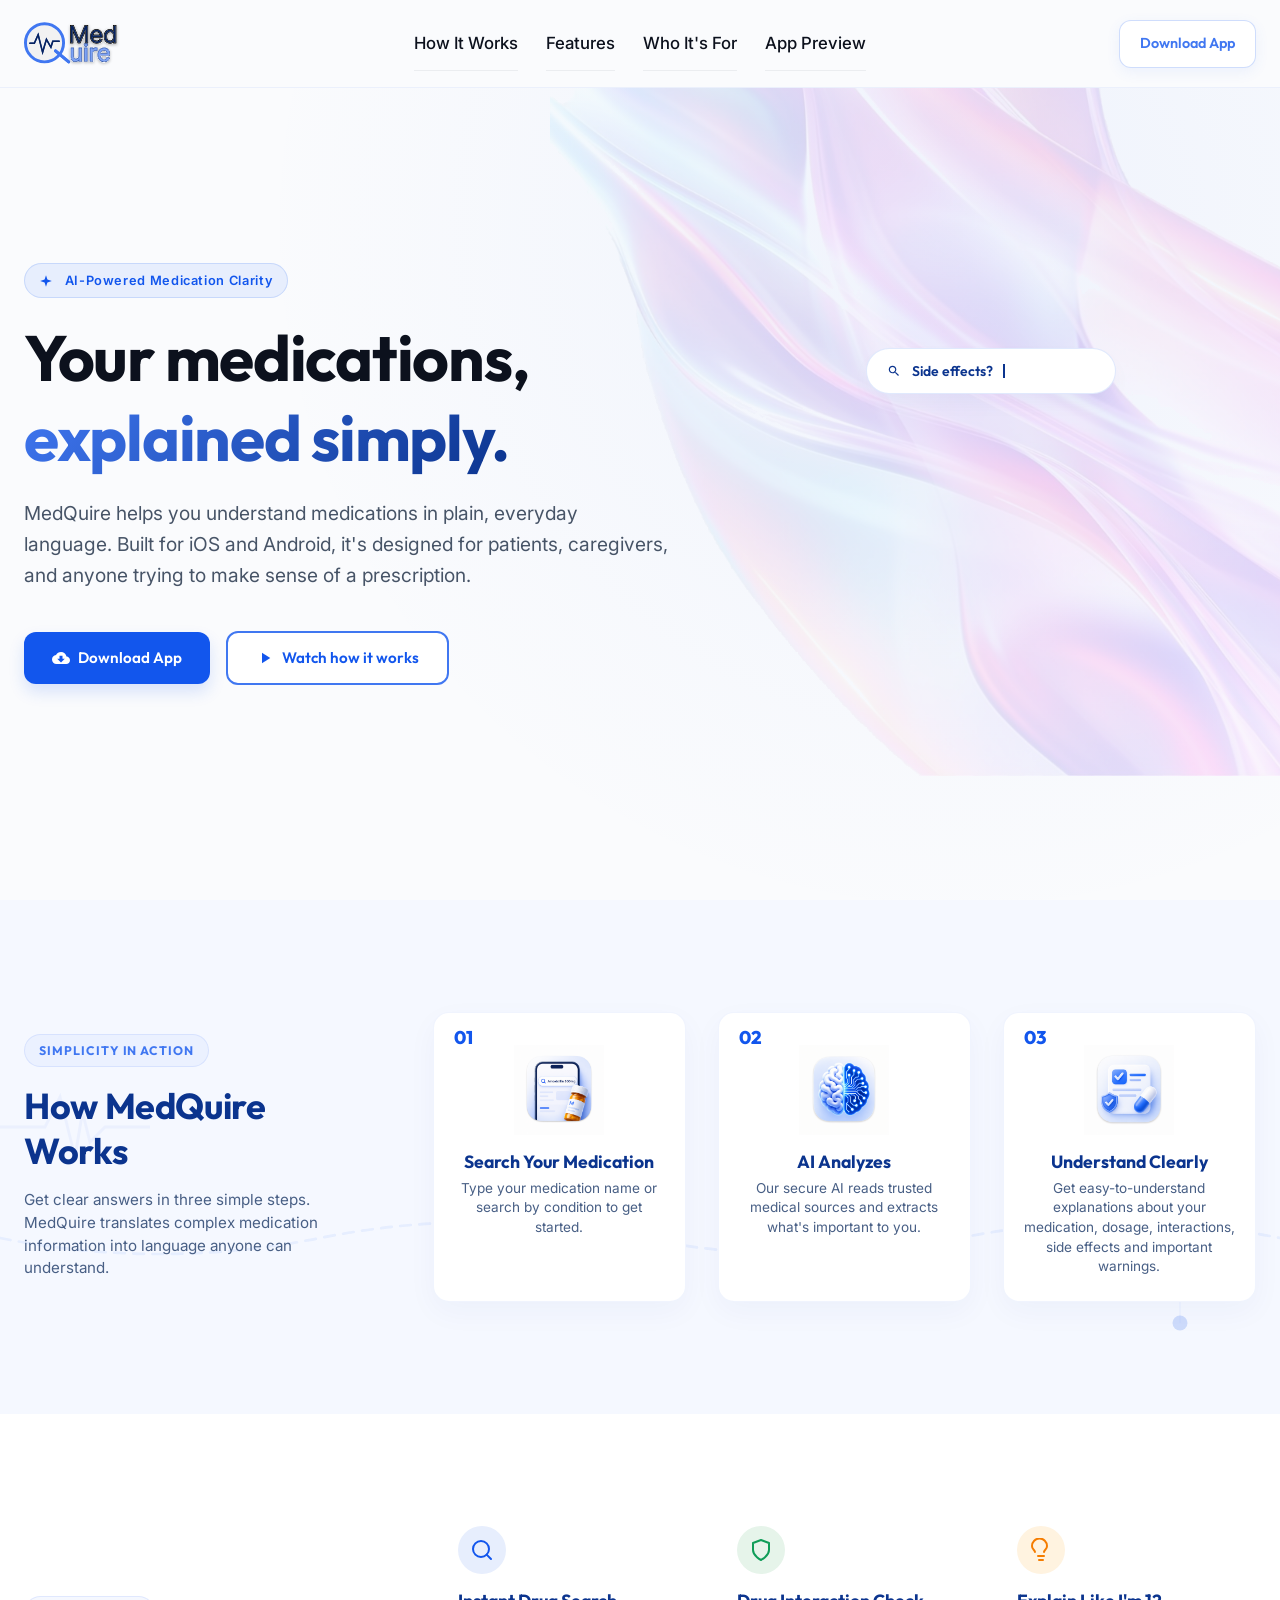
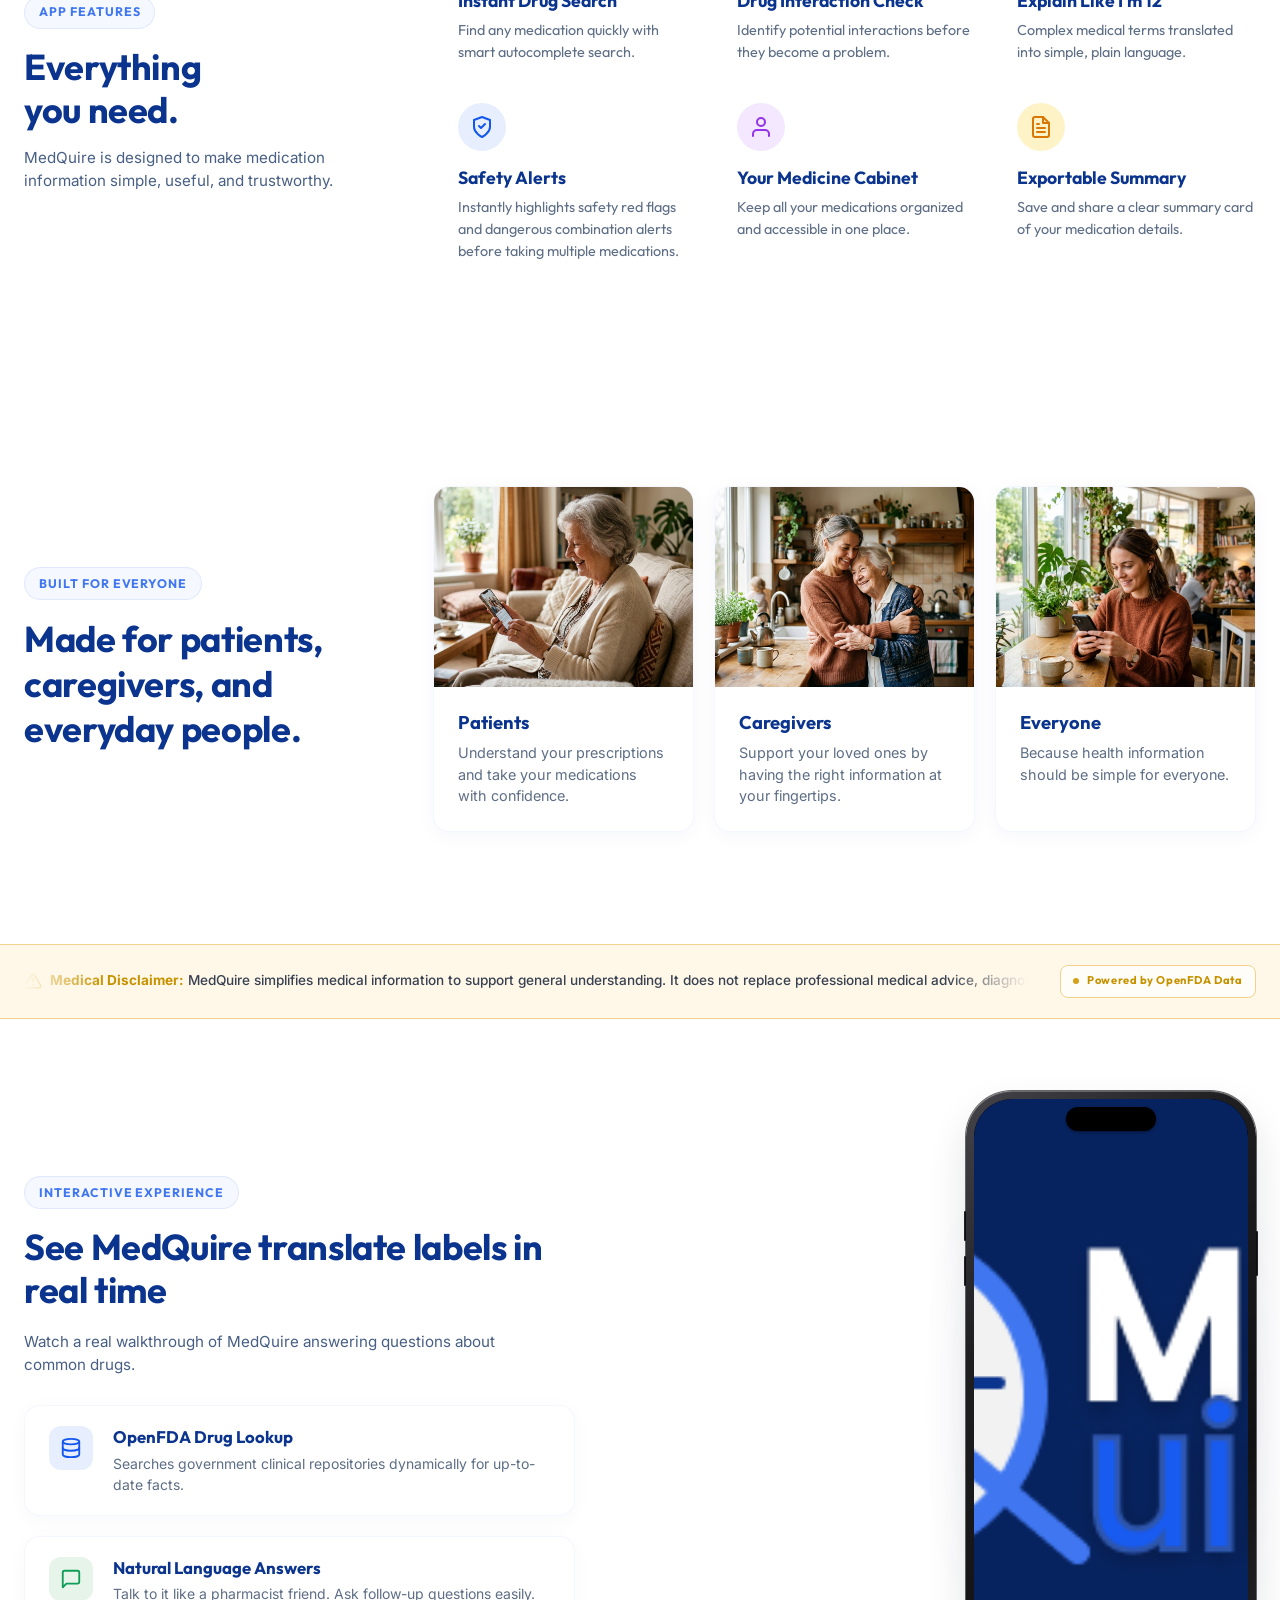
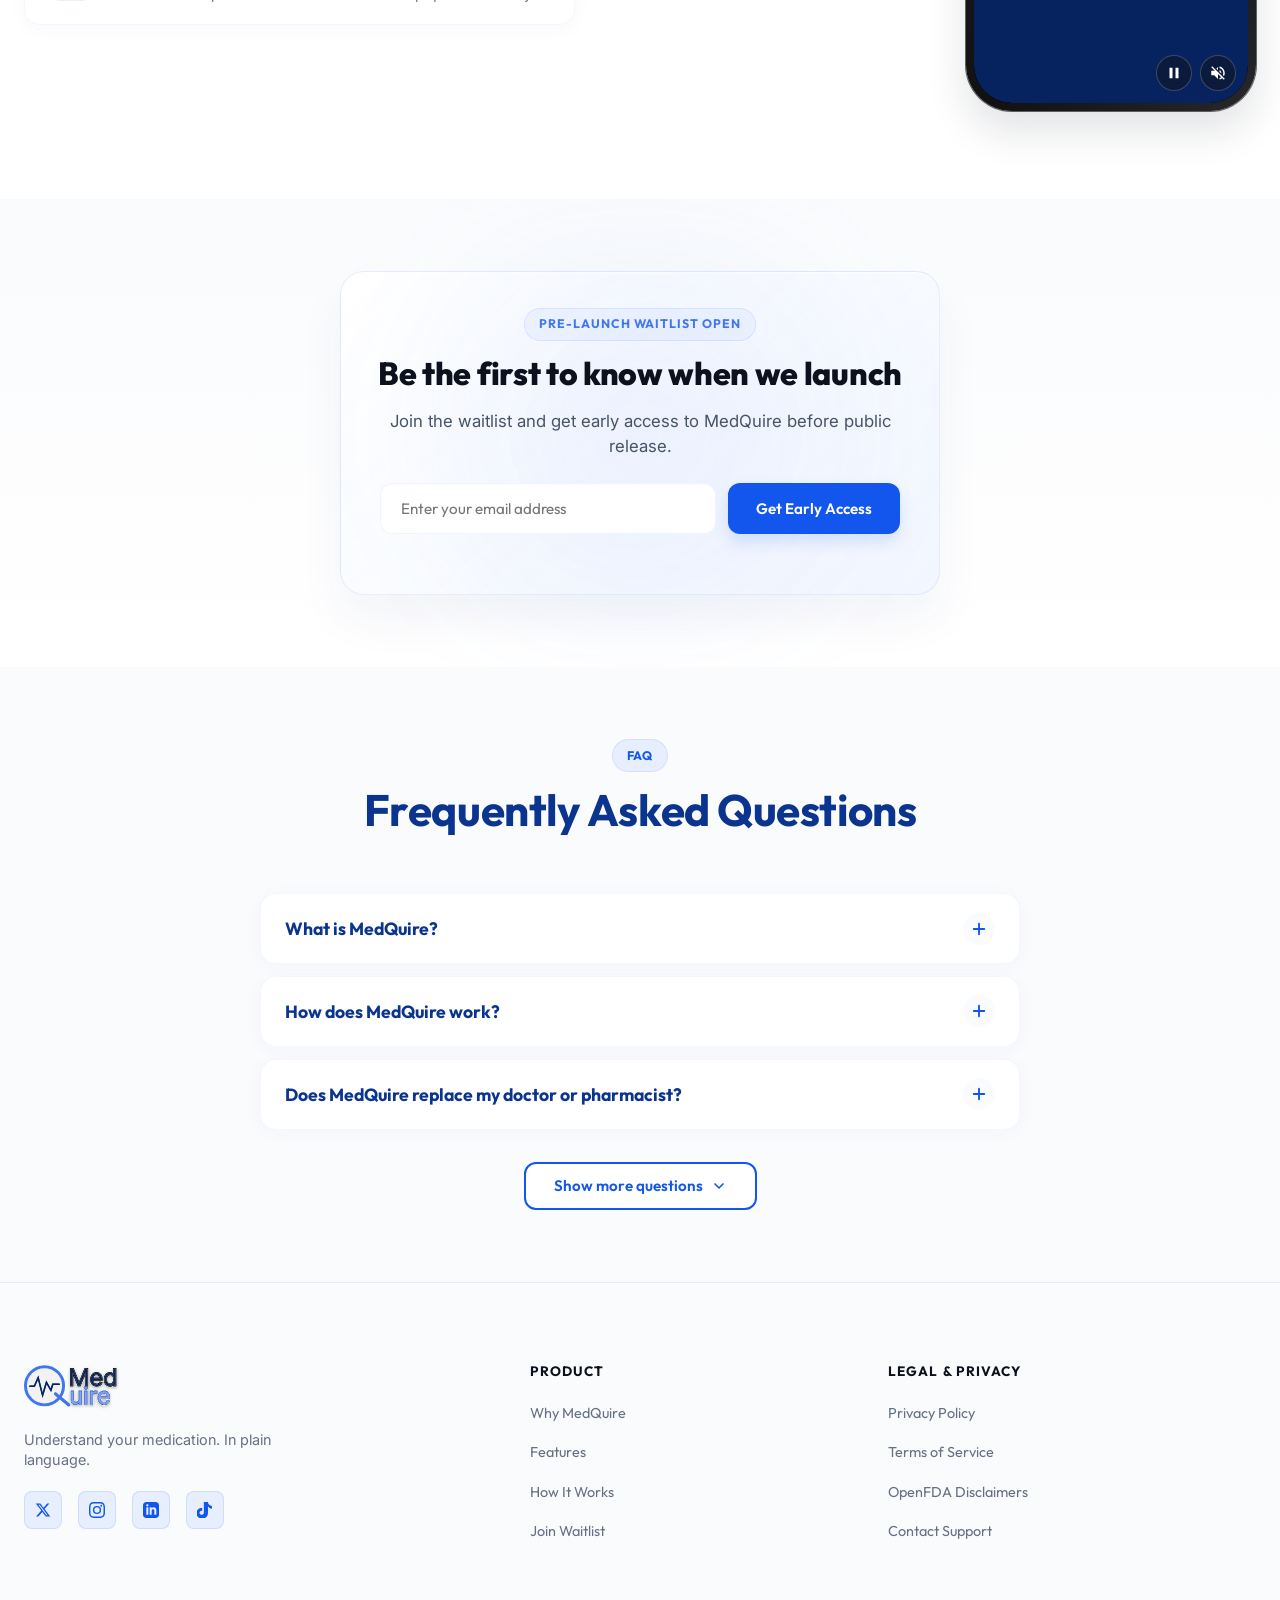
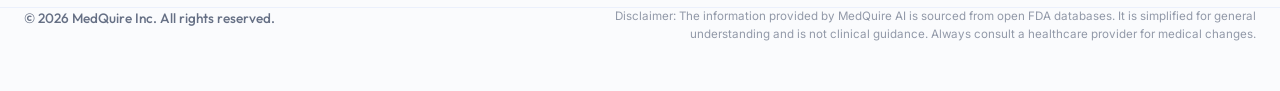
==== commit 04284846: "c" ====
--- a/index.html
+++ b/index.html
@@ -27,7 +27,7 @@
 
   <!-- CSS Stylesheet -->
   <link rel="stylesheet" href="design-tokens.css">
-  <link rel="stylesheet" href="index.css?v=3.8">
+  <link rel="stylesheet" href="index.css?v=4.1">
 </head>
 <body>
 
@@ -526,6 +526,235 @@
               <button type="submit" class="waitlist-btn">Get Early Access</button>
             </form>
           </div>
+        </div>
+
+      </div>
+    </section>
+
+    <!-- 8.5. FAQ SECTION -->
+    <section class="faq-section section-padding" id="faq">
+      <div class="container">
+        
+        <div class="section-header reveal">
+          <span class="section-label faq-badge">FAQ</span>
+          <h2 class="faq-heading">Frequently Asked Questions</h2>
+        </div>
+
+        <div class="faq-accordion reveal delay-100">
+          
+          <!-- Item 1 (What is MedQuire?) -->
+          <div class="faq-item">
+            <button class="faq-trigger" aria-expanded="false">
+              <span class="faq-question">What is MedQuire?</span>
+              <span class="faq-icon-wrapper">
+                <svg class="faq-icon-plus" viewBox="0 0 24 24" width="18" height="18" fill="none" stroke="currentColor" stroke-width="2.5" stroke-linecap="round">
+                  <line x1="12" y1="5" x2="12" y2="19" class="faq-line-v"></line>
+                  <line x1="5" y1="12" x2="19" y2="12" class="faq-line-h"></line>
+                </svg>
+              </span>
+            </button>
+            <div class="faq-panel">
+              <div class="faq-content">
+                <p>MedQuire is an AI-powered medication companion that translates complex drug information into clear, everyday language. It helps you understand what a medicine is for, how to take it, possible side effects, interactions, and important warnings.</p>
+              </div>
+            </div>
+          </div>
+
+          <!-- Item 2 (How does MedQuire work?) -->
+          <div class="faq-item">
+            <button class="faq-trigger" aria-expanded="false">
+              <span class="faq-question">How does MedQuire work?</span>
+              <span class="faq-icon-wrapper">
+                <svg class="faq-icon-plus" viewBox="0 0 24 24" width="18" height="18" fill="none" stroke="currentColor" stroke-width="2.5" stroke-linecap="round">
+                  <line x1="12" y1="5" x2="12" y2="19" class="faq-line-v"></line>
+                  <line x1="5" y1="12" x2="19" y2="12" class="faq-line-h"></line>
+                </svg>
+              </span>
+            </button>
+            <div class="faq-panel">
+              <div class="faq-content">
+                <p>Simply search for a medication by name. MedQuire analyses trusted medical information and presents it in a clear, easy-to-understand format.</p>
+              </div>
+            </div>
+          </div>
+
+          <!-- Item 3 (Does MedQuire replace my doctor or pharmacist?) -->
+          <div class="faq-item">
+            <button class="faq-trigger" aria-expanded="false">
+              <span class="faq-question">Does MedQuire replace my doctor or pharmacist?</span>
+              <span class="faq-icon-wrapper">
+                <svg class="faq-icon-plus" viewBox="0 0 24 24" width="18" height="18" fill="none" stroke="currentColor" stroke-width="2.5" stroke-linecap="round">
+                  <line x1="12" y1="5" x2="12" y2="19" class="faq-line-v"></line>
+                  <line x1="5" y1="12" x2="19" y2="12" class="faq-line-h"></line>
+                </svg>
+              </span>
+            </button>
+            <div class="faq-panel">
+              <div class="faq-content">
+                <p>No. MedQuire is designed to help you better understand your medication, but it does not replace professional medical advice, diagnosis, or treatment. Always consult a qualified healthcare professional for medical decisions.</p>
+              </div>
+            </div>
+          </div>
+
+          <!-- Hidden Remaining Questions wrapper (8 items) -->
+          <div id="faqMoreWrapper" style="display: none; flex-direction: column; gap: 0.75rem; width: 100%;">
+            
+            <!-- Item 4 (Who is MedQuire for?) -->
+            <div class="faq-item faq-item-more">
+              <button class="faq-trigger" aria-expanded="false">
+                <span class="faq-question">Who is MedQuire for?</span>
+                <span class="faq-icon-wrapper">
+                  <svg class="faq-icon-plus" viewBox="0 0 24 24" width="18" height="18" fill="none" stroke="currentColor" stroke-width="2.5" stroke-linecap="round">
+                    <line x1="12" y1="5" x2="12" y2="19" class="faq-line-v"></line>
+                    <line x1="5" y1="12" x2="19" y2="12" class="faq-line-h"></line>
+                  </svg>
+                </span>
+              </button>
+              <div class="faq-panel">
+                <div class="faq-content">
+                  <p>MedQuire is designed for patients, caregivers, parents, older adults, and anyone who wants to better understand their medications without struggling through medical jargon.</p>
+                </div>
+              </div>
+            </div>
+
+            <!-- Item 5 (What is ELI12 mode?) -->
+            <div class="faq-item faq-item-more">
+              <button class="faq-trigger" aria-expanded="false">
+                <span class="faq-question">What is ELI12 mode?</span>
+                <span class="faq-icon-wrapper">
+                  <svg class="faq-icon-plus" viewBox="0 0 24 24" width="18" height="18" fill="none" stroke="currentColor" stroke-width="2.5" stroke-linecap="round">
+                    <line x1="12" y1="5" x2="12" y2="19" class="faq-line-v"></line>
+                    <line x1="5" y1="12" x2="19" y2="12" class="faq-line-h"></line>
+                  </svg>
+                </span>
+              </button>
+              <div class="faq-panel">
+                <div class="faq-content">
+                  <p>ELI12 mode rewrites complex medical terminology into simple language that's easy for almost anyone to understand, making medication information less overwhelming.</p>
+                </div>
+              </div>
+            </div>
+
+            <!-- Item 6 (Where does MedQuire get its information?) -->
+            <div class="faq-item faq-item-more">
+              <button class="faq-trigger" aria-expanded="false">
+                <span class="faq-question">Where does MedQuire get its information?</span>
+                <span class="faq-icon-wrapper">
+                  <svg class="faq-icon-plus" viewBox="0 0 24 24" width="18" height="18" fill="none" stroke="currentColor" stroke-width="2.5" stroke-linecap="round">
+                    <line x1="12" y1="5" x2="12" y2="19" class="faq-line-v"></line>
+                    <line x1="5" y1="12" x2="19" y2="12" class="faq-line-h"></line>
+                  </svg>
+                </span>
+              </button>
+              <div class="faq-panel">
+                <div class="faq-content">
+                  <p>MedQuire uses trusted medical sources, including OpenFDA and other reputable clinical references, to provide accurate and up-to-date medication information.</p>
+                </div>
+              </div>
+            </div>
+
+            <!-- Item 7 (Can I check drug interactions?) -->
+            <div class="faq-item faq-item-more">
+              <button class="faq-trigger" aria-expanded="false">
+                <span class="faq-question">Can I check drug interactions?</span>
+                <span class="faq-icon-wrapper">
+                  <svg class="faq-icon-plus" viewBox="0 0 24 24" width="18" height="18" fill="none" stroke="currentColor" stroke-width="2.5" stroke-linecap="round">
+                    <line x1="12" y1="5" x2="12" y2="19" class="faq-line-v"></line>
+                    <line x1="5" y1="12" x2="19" y2="12" class="faq-line-h"></line>
+                  </svg>
+                </span>
+              </button>
+              <div class="faq-panel">
+                <div class="faq-content">
+                  <p>Yes. MedQuire helps you identify potential interactions between medications and highlights important safety information to discuss with your healthcare professional.</p>
+                </div>
+              </div>
+            </div>
+
+            <!-- Item 8 (Is MedQuire available on iPhone and Android?) -->
+            <div class="faq-item faq-item-more">
+              <button class="faq-trigger" aria-expanded="false">
+                <span class="faq-question">Is MedQuire available on iPhone and Android?</span>
+                <span class="faq-icon-wrapper">
+                  <svg class="faq-icon-plus" viewBox="0 0 24 24" width="18" height="18" fill="none" stroke="currentColor" stroke-width="2.5" stroke-linecap="round">
+                    <line x1="12" y1="5" x2="12" y2="19" class="faq-line-v"></line>
+                    <line x1="5" y1="12" x2="19" y2="12" class="faq-line-h"></line>
+                  </svg>
+                </span>
+              </button>
+              <div class="faq-panel">
+                <div class="faq-content">
+                  <p>MedQuire is being built for both iOS and Android. We're currently in pre-launch — join the waitlist to be notified as soon as we go live.</p>
+                </div>
+              </div>
+            </div>
+
+            <!-- Item 9 (Can I save medications for later?) -->
+            <div class="faq-item faq-item-more">
+              <button class="faq-trigger" aria-expanded="false">
+                <span class="faq-question">Can I save medications for later?</span>
+                <span class="faq-icon-wrapper">
+                  <svg class="faq-icon-plus" viewBox="0 0 24 24" width="18" height="18" fill="none" stroke="currentColor" stroke-width="2.5" stroke-linecap="round">
+                    <line x1="12" y1="5" x2="12" y2="19" class="faq-line-v"></line>
+                    <line x1="5" y1="12" x2="19" y2="12" class="faq-line-h"></line>
+                  </svg>
+                </span>
+              </button>
+              <div class="faq-panel">
+                <div class="faq-content">
+                  <p>Yes. You can save medications to your personal Cabinet, making it easy to revisit information whenever you need it.</p>
+                </div>
+              </div>
+            </div>
+
+            <!-- Item 10 (Is my information private?) -->
+            <div class="faq-item faq-item-more">
+              <button class="faq-trigger" aria-expanded="false">
+                <span class="faq-question">Is my information private?</span>
+                <span class="faq-icon-wrapper">
+                  <svg class="faq-icon-plus" viewBox="0 0 24 24" width="18" height="18" fill="none" stroke="currentColor" stroke-width="2.5" stroke-linecap="round">
+                    <line x1="12" y1="5" x2="12" y2="19" class="faq-line-v"></line>
+                    <line x1="5" y1="12" x2="19" y2="12" class="faq-line-h"></line>
+                  </svg>
+                </span>
+              </button>
+              <div class="faq-panel">
+                <div class="faq-content">
+                  <p>Yes. Protecting your privacy is a priority. MedQuire is designed to handle your information securely and responsibly.</p>
+                </div>
+              </div>
+            </div>
+
+            <!-- Item 11 (Can I use MedQuire without medical knowledge?) -->
+            <div class="faq-item faq-item-more">
+              <button class="faq-trigger" aria-expanded="false">
+                <span class="faq-question">Can I use MedQuire without medical knowledge?</span>
+                <span class="faq-icon-wrapper">
+                  <svg class="faq-icon-plus" viewBox="0 0 24 24" width="18" height="18" fill="none" stroke="currentColor" stroke-width="2.5" stroke-linecap="round">
+                    <line x1="12" y1="5" x2="12" y2="19" class="faq-line-v"></line>
+                    <line x1="5" y1="12" x2="19" y2="12" class="faq-line-h"></line>
+                  </svg>
+                </span>
+              </button>
+              <div class="faq-panel">
+                <div class="faq-content">
+                  <p>Absolutely. MedQuire was built specifically for everyday people. You don't need any medical background to understand the explanations.</p>
+                </div>
+              </div>
+            </div>
+
+          </div>
+
+          <!-- Show More Toggle Button -->
+          <div class="faq-toggle-container">
+            <button id="faqToggleBtn" class="faq-toggle-btn">
+              <span class="faq-btn-text">Show more questions</span>
+              <svg class="faq-toggle-chevron" viewBox="0 0 24 24" width="16" height="16" fill="none" stroke="currentColor" stroke-width="2.5" stroke-linecap="round" stroke-linejoin="round">
+                <polyline points="6 9 12 15 18 9"></polyline>
+              </svg>
+            </button>
+          </div>
+
         </div>
 
       </div>
--- a/index.css
+++ b/index.css
@@ -3628,3 +3628,181 @@
   width: 100%;
   animation: fadeIn 0.3s ease;
 }
+
+/* FAQ Section Styles */
+.faq-section {
+  background: var(--bg-primary); /* alternating neutral background */
+  position: relative;
+  padding: 3rem 0;
+}
+
+@media (min-width: 992px) {
+  .faq-section {
+    padding: 4.5rem 0;
+  }
+}
+
+.faq-badge {
+  background: #E7EEFD !important;
+  color: #1256ED !important;
+}
+
+.faq-heading {
+  font-family: 'Outfit', sans-serif;
+  font-size: clamp(2rem, 3.5vw, 2.75rem);
+  font-weight: 700;
+  color: #0B348E;
+  margin: 0;
+  line-height: 1.2;
+}
+
+.faq-accordion {
+  max-width: 760px;
+  margin: 2rem auto 0 auto;
+  display: flex;
+  flex-direction: column;
+  gap: 0.75rem;
+}
+
+.faq-item {
+  background: #FFFFFF;
+  border-radius: 16px;
+  box-shadow: 0 4px 20px rgba(11, 52, 142, 0.03);
+  border: 1px solid rgba(64, 119, 241, 0.06);
+  overflow: hidden;
+  transition: transform 0.3s ease, box-shadow 0.3s ease;
+}
+
+.faq-item:hover {
+  transform: translateY(-2px);
+  box-shadow: 0 8px 30px rgba(11, 52, 142, 0.06);
+}
+
+.faq-trigger {
+  width: 100%;
+  padding: 1.15rem 1.5rem;
+  background: none;
+  border: none;
+  display: flex;
+  justify-content: space-between;
+  align-items: center;
+  gap: 1.5rem;
+  cursor: pointer;
+  text-align: left;
+  font-family: 'Outfit', sans-serif;
+}
+
+.faq-question {
+  font-size: 1.1rem;
+  font-weight: 700;
+  color: #0B348E;
+  transition: color 0.2s ease;
+}
+
+.faq-trigger:hover .faq-question {
+  color: #1256ED;
+}
+
+.faq-icon-wrapper {
+  flex-shrink: 0;
+  width: 32px;
+  height: 32px;
+  border-radius: 50%;
+  background: var(--bg-primary);
+  display: flex;
+  align-items: center;
+  justify-content: center;
+  color: #1256ED;
+  transition: background 0.2s ease, transform 0.3s ease;
+}
+
+.faq-trigger:hover .faq-icon-wrapper {
+  background: #E7EEFD;
+}
+
+.faq-icon-plus {
+  color: #1256ED;
+  transition: transform 0.3s ease;
+}
+
+.faq-line-v {
+  transition: transform 0.3s ease, opacity 0.2s ease;
+  transform-origin: center;
+}
+
+/* Panel transitions */
+.faq-panel {
+  max-height: 0;
+  overflow: hidden;
+  transition: max-height 0.3s ease-out;
+}
+
+.faq-content {
+  padding: 0 1.5rem 1.15rem 1.5rem;
+  font-family: 'Inter', sans-serif;
+  font-size: 0.95rem;
+  line-height: 1.55;
+  color: #485F85;
+}
+
+.faq-content p {
+  margin: 0;
+}
+
+/* Expanded state indicators */
+.faq-item.active .faq-line-v {
+  transform: rotate(90deg);
+  opacity: 0;
+}
+
+.faq-item.active .faq-icon-wrapper {
+  background: #E7EEFD;
+}
+
+/* FAQ Accordion Toggle Button Styles */
+.faq-toggle-container {
+  display: flex;
+  justify-content: center;
+  margin-top: 1.25rem;
+}
+
+.faq-toggle-btn {
+  background: #FFFFFF;
+  color: #1256ED;
+  padding: 0.8rem 1.75rem;
+  border-radius: 12px;
+  border: 2px solid #1256ED;
+  font-family: 'Outfit', sans-serif;
+  font-weight: 600;
+  font-size: 0.95rem;
+  cursor: pointer;
+  transition: all 0.3s ease;
+  display: inline-flex;
+  align-items: center;
+  gap: 0.5rem;
+}
+
+.faq-toggle-btn:hover {
+  background: rgba(18, 86, 237, 0.05);
+  transform: translateY(-2px);
+}
+
+.faq-toggle-chevron {
+  transition: transform 0.3s ease;
+}
+
+.faq-toggle-btn.active .faq-toggle-chevron {
+  transform: rotate(180deg);
+}
+
+/* Staggered slide reveal transition rules */
+.faq-item-more {
+  opacity: 0;
+  transform: translateY(15px);
+  transition: opacity 0.4s ease, transform 0.4s ease, box-shadow 0.3s ease;
+}
+
+.faq-item-more.reveal-show {
+  opacity: 1;
+  transform: translateY(0);
+}
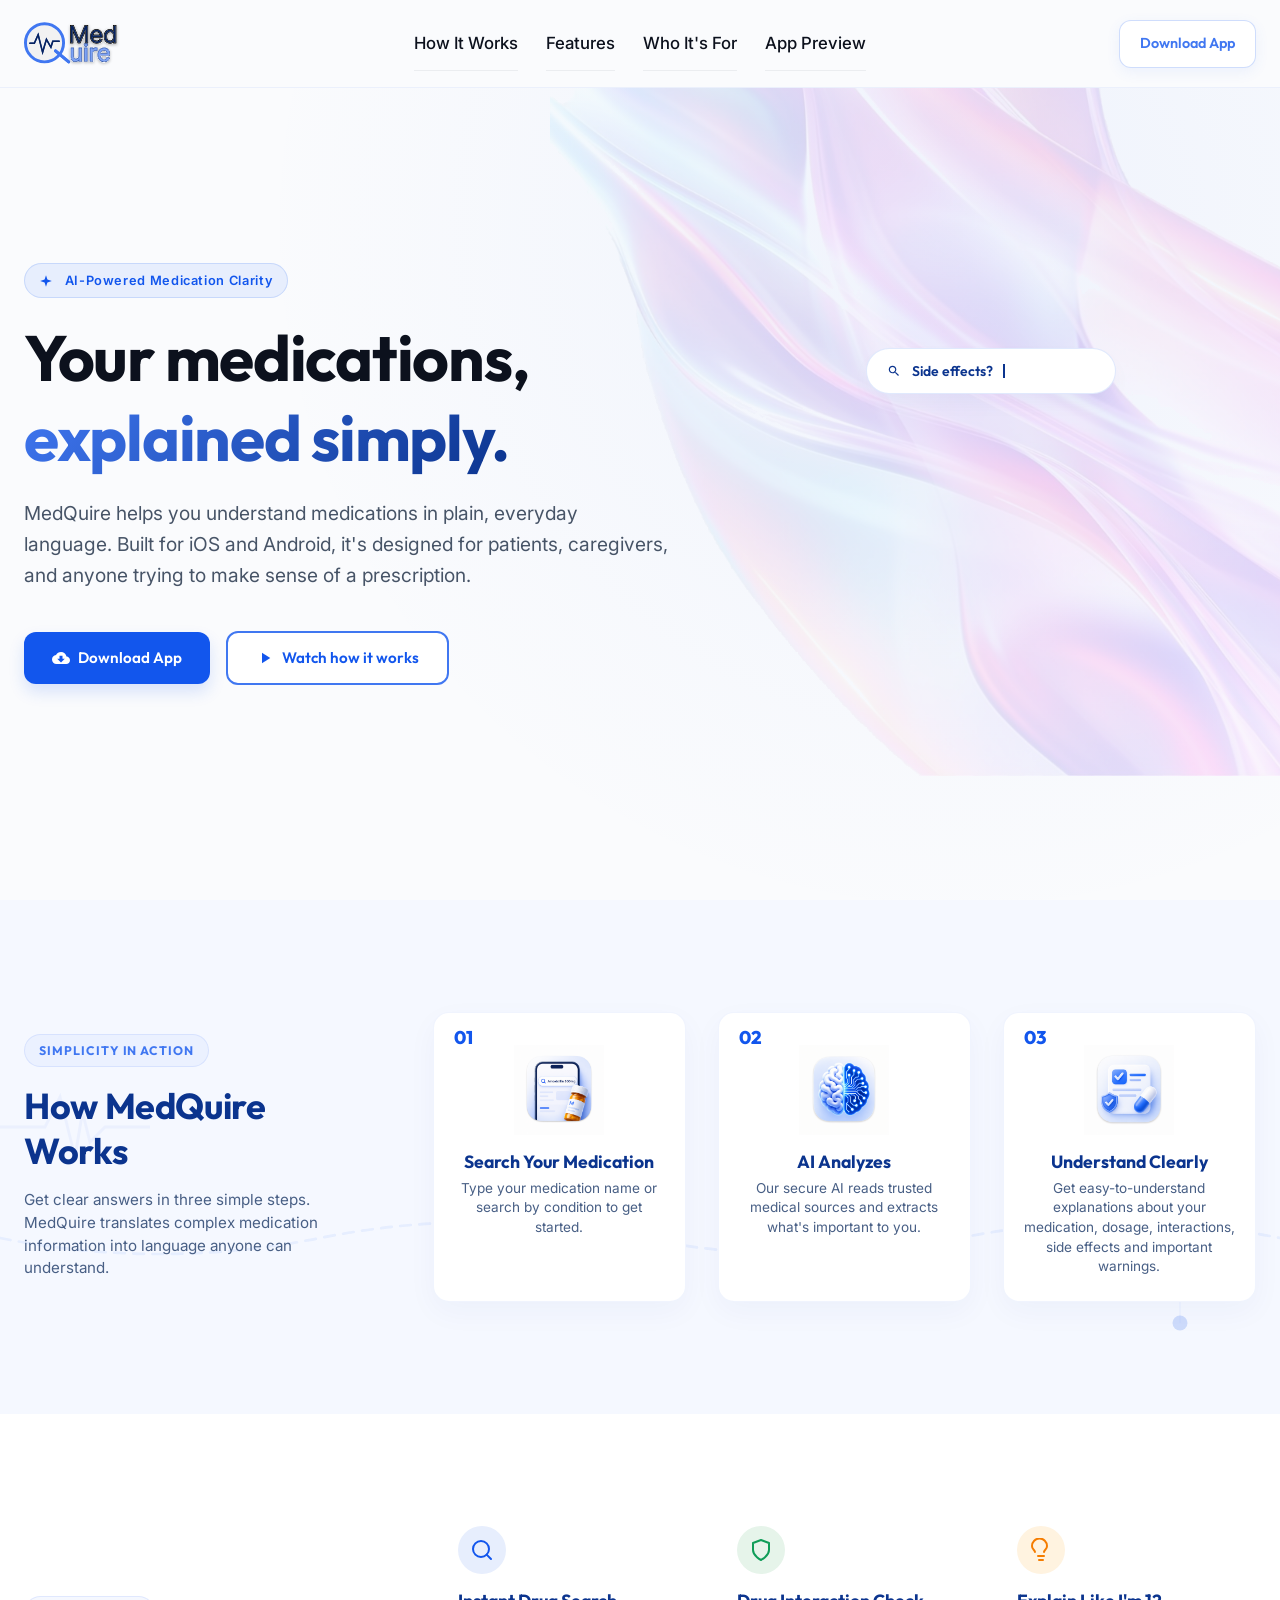
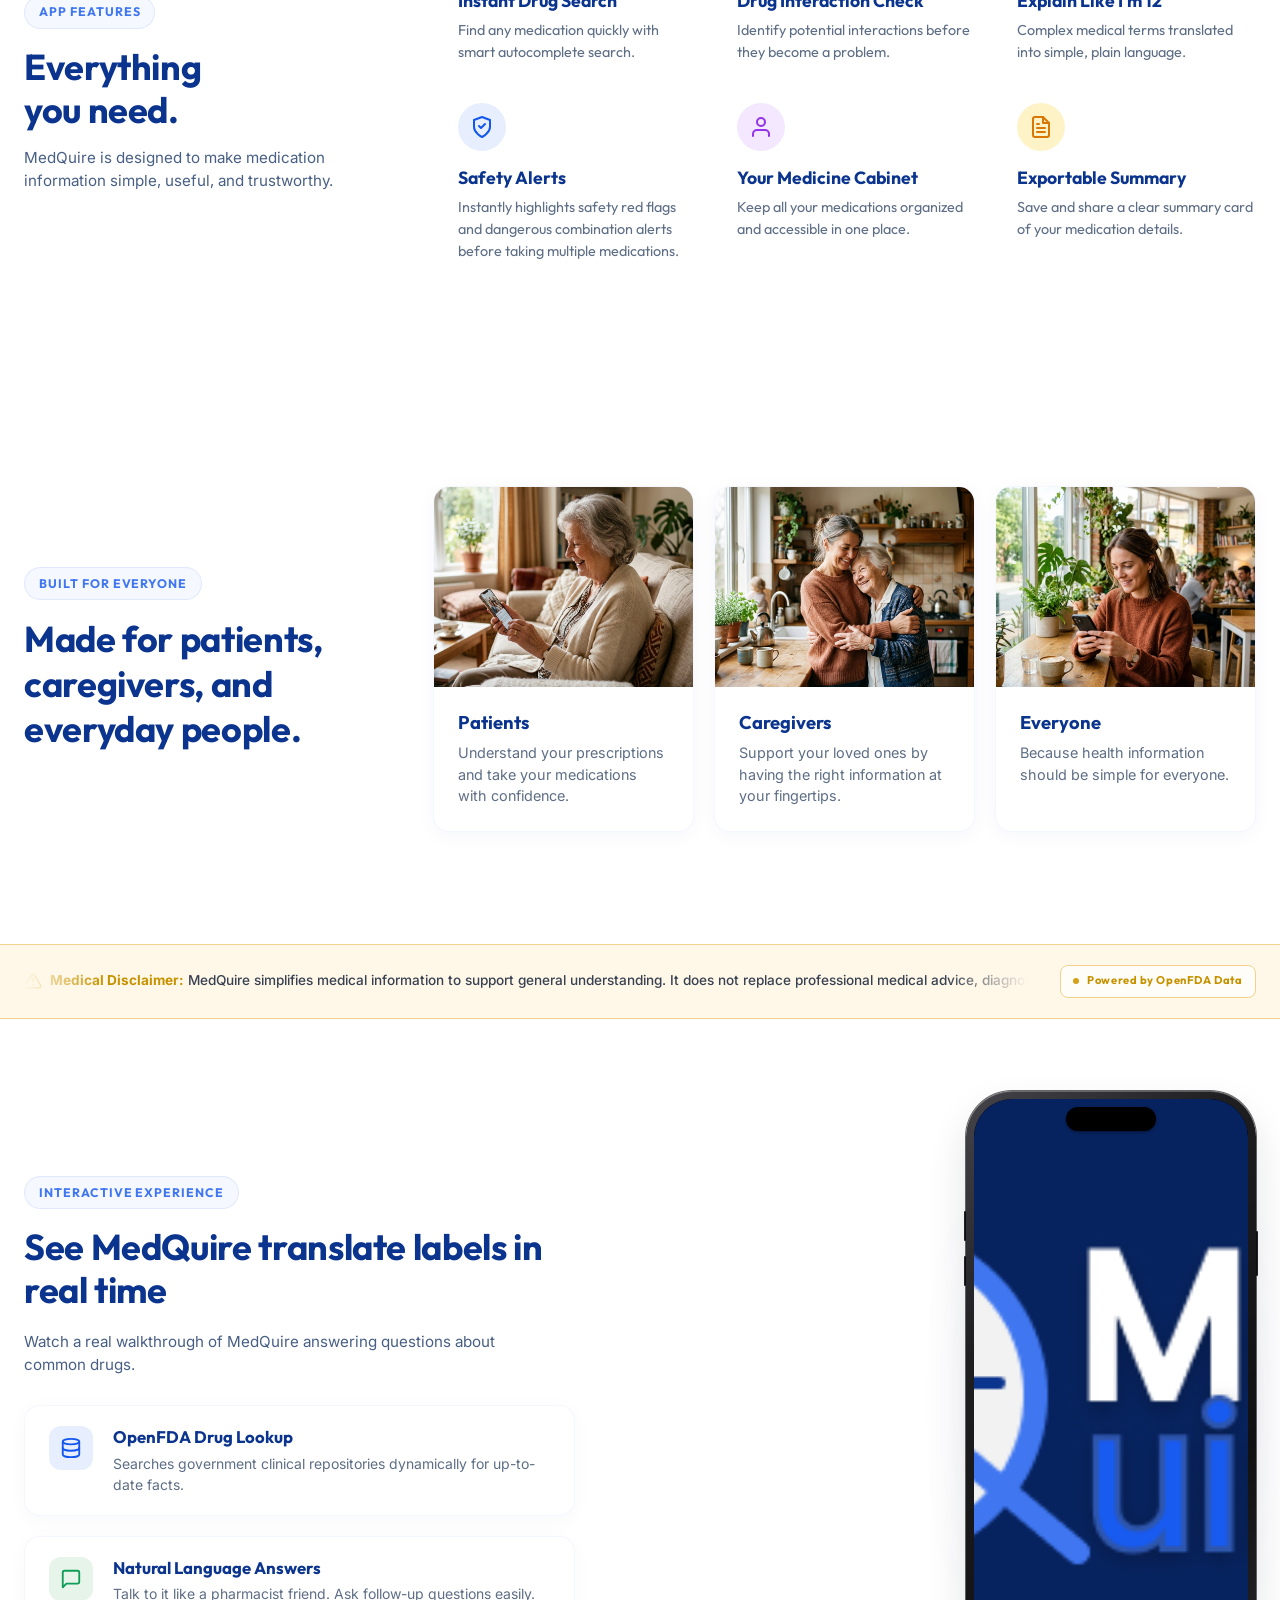
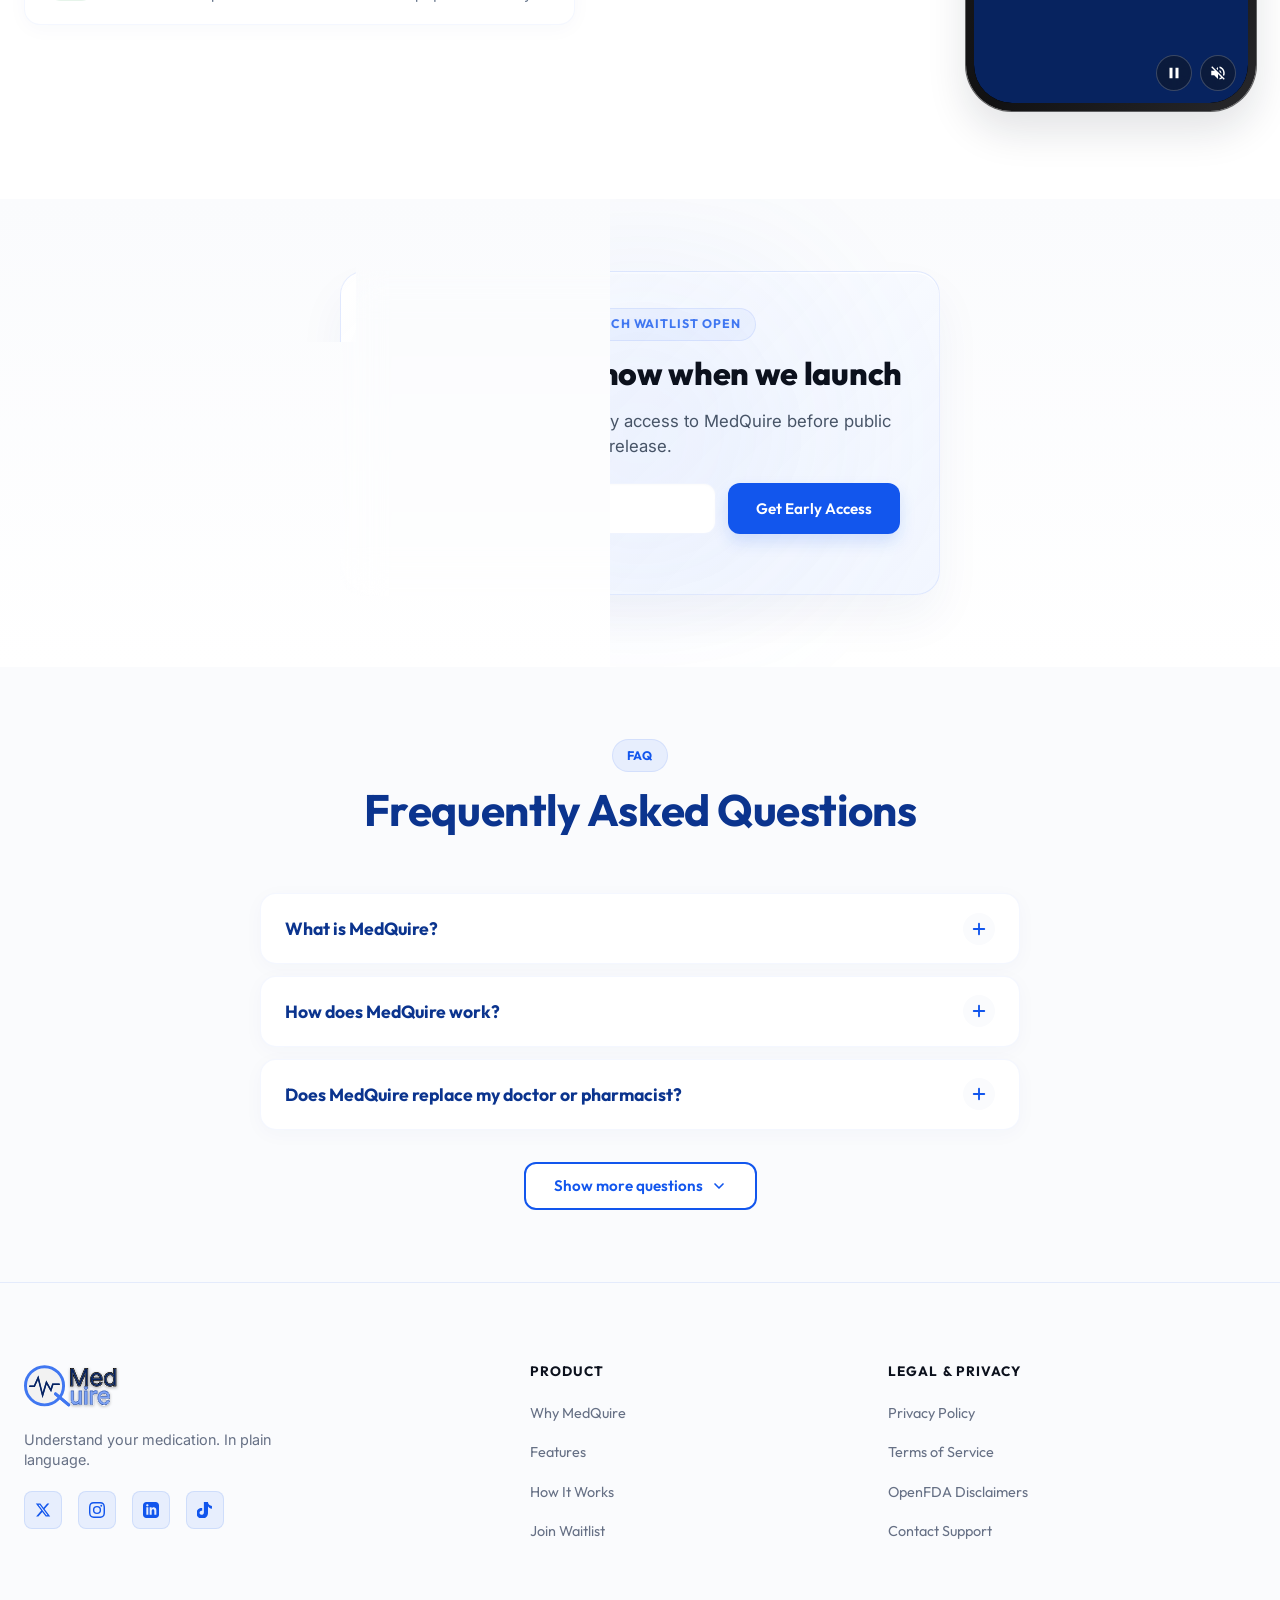
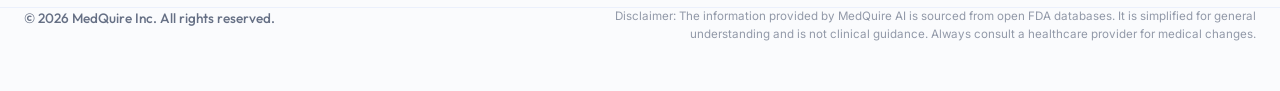
==== commit 3ee21739: "c" ====
--- a/index.html
+++ b/index.html
@@ -28,6 +28,14 @@
   <!-- CSS Stylesheet -->
   <link rel="stylesheet" href="design-tokens.css">
   <link rel="stylesheet" href="index.css?v=4.1">
+
+  <!-- Favicon & Manifest -->
+  <link rel="apple-touch-icon" sizes="180x180" href="apple-touch-icon.png">
+  <link rel="icon" type="image/png" sizes="32x32" href="favicon-32x32.png">
+  <link rel="icon" type="image/png" sizes="16x16" href="favicon-16x16.png">
+  <link rel="shortcut icon" href="favicon.ico">
+  <link rel="manifest" href="site.webmanifest">
+  <meta name="theme-color" content="#1256ED">
 </head>
 <body>
 
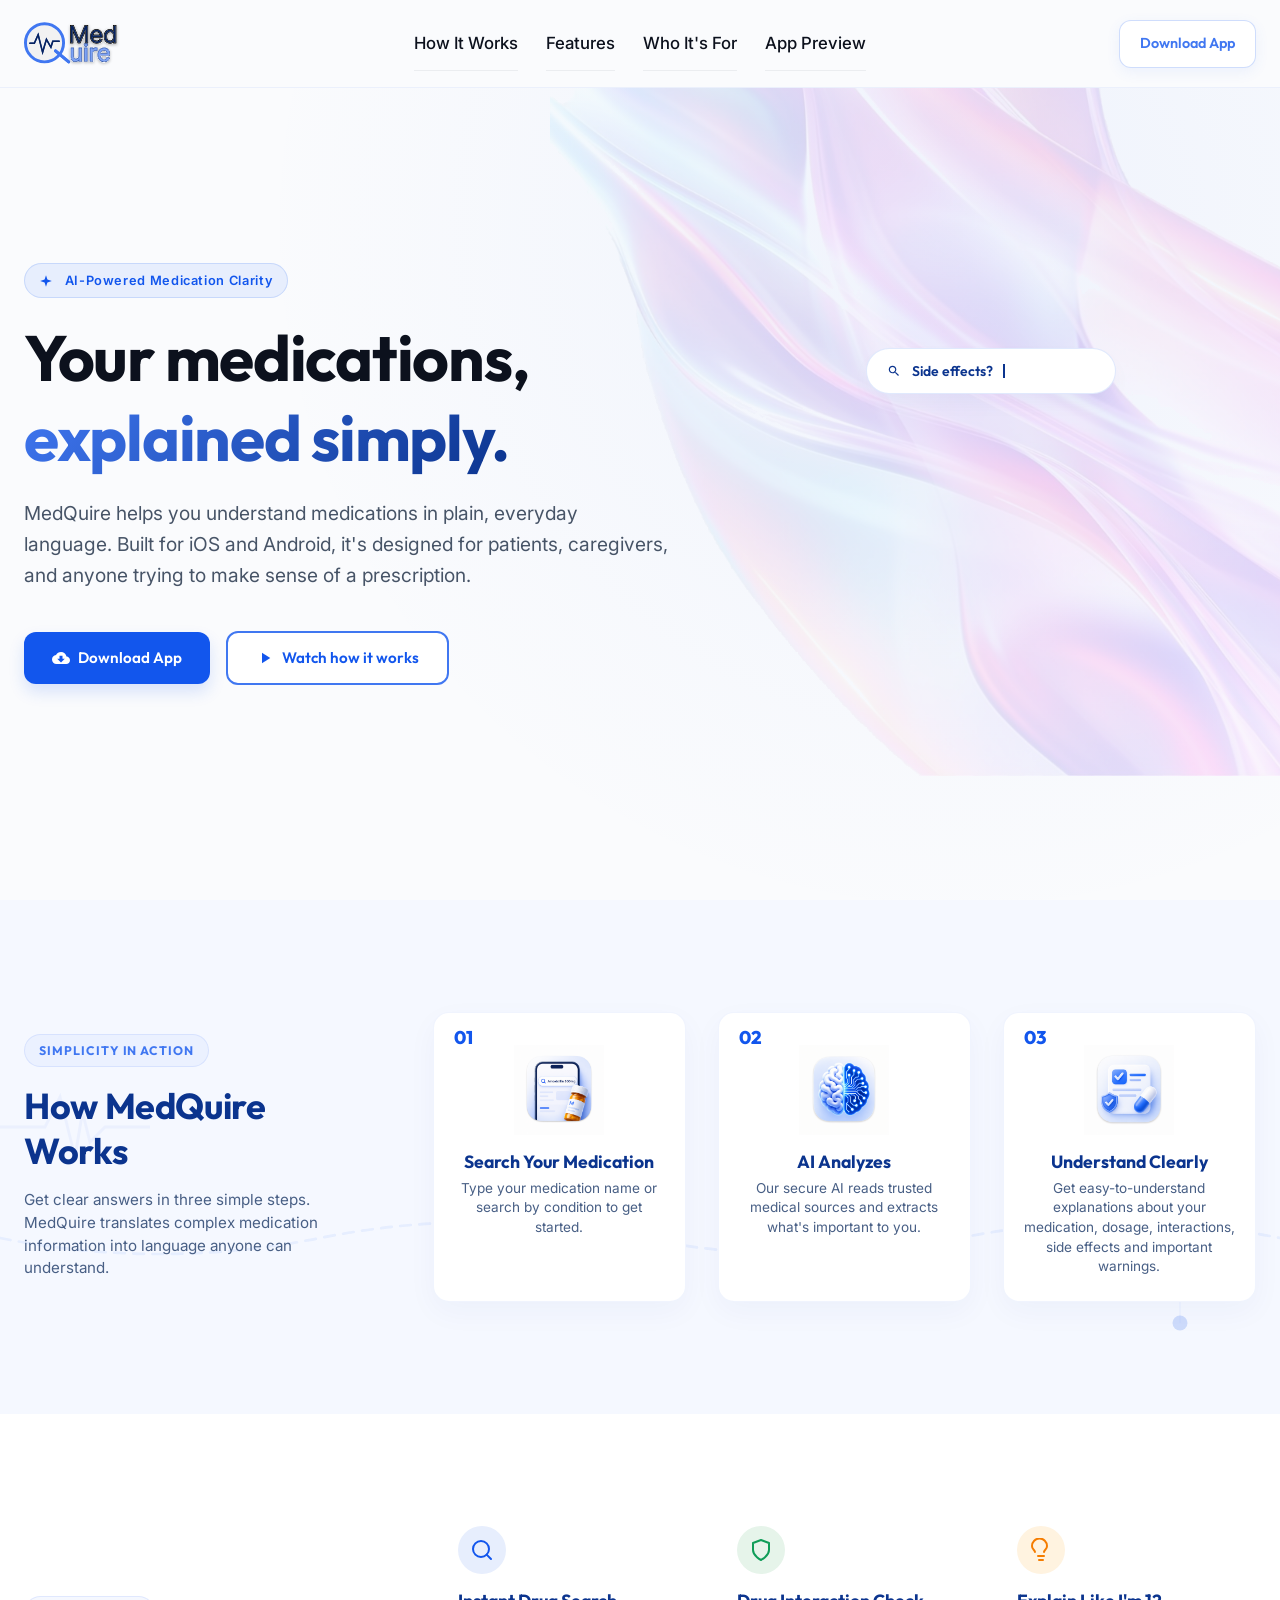
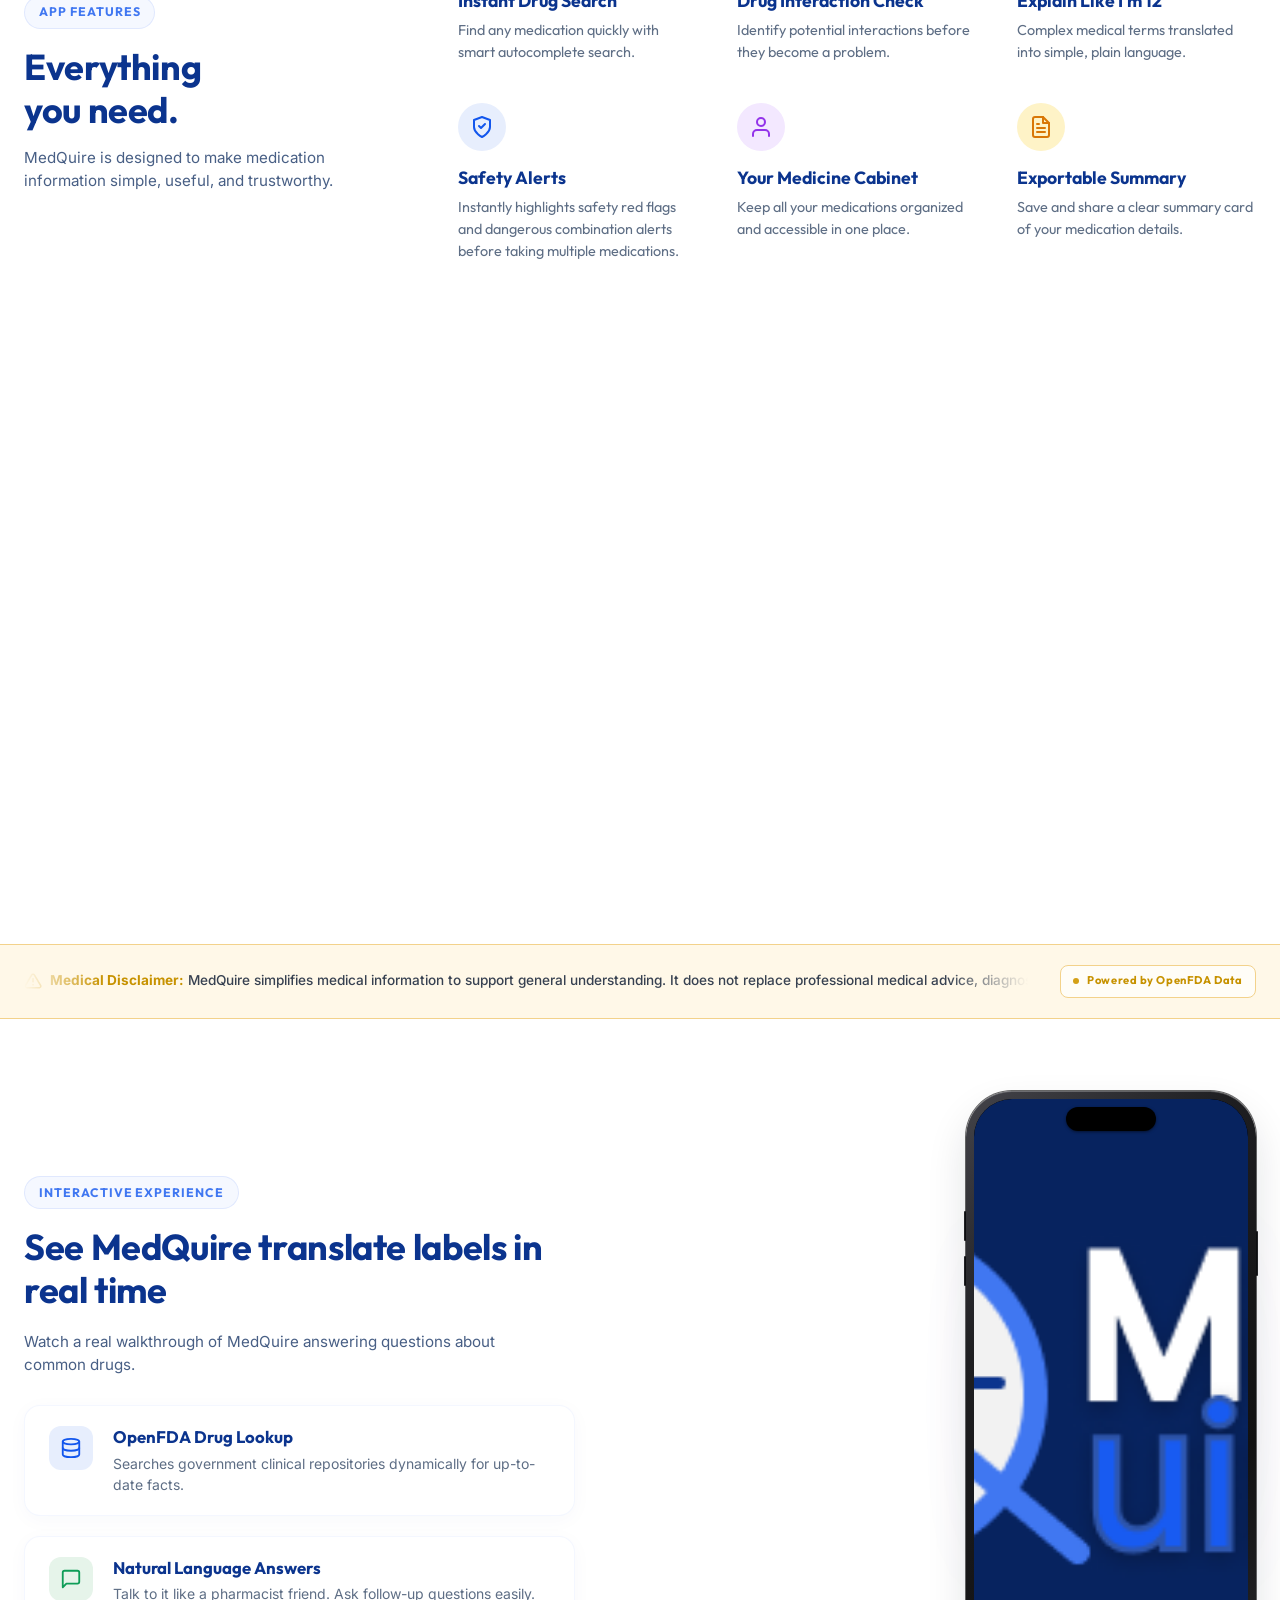
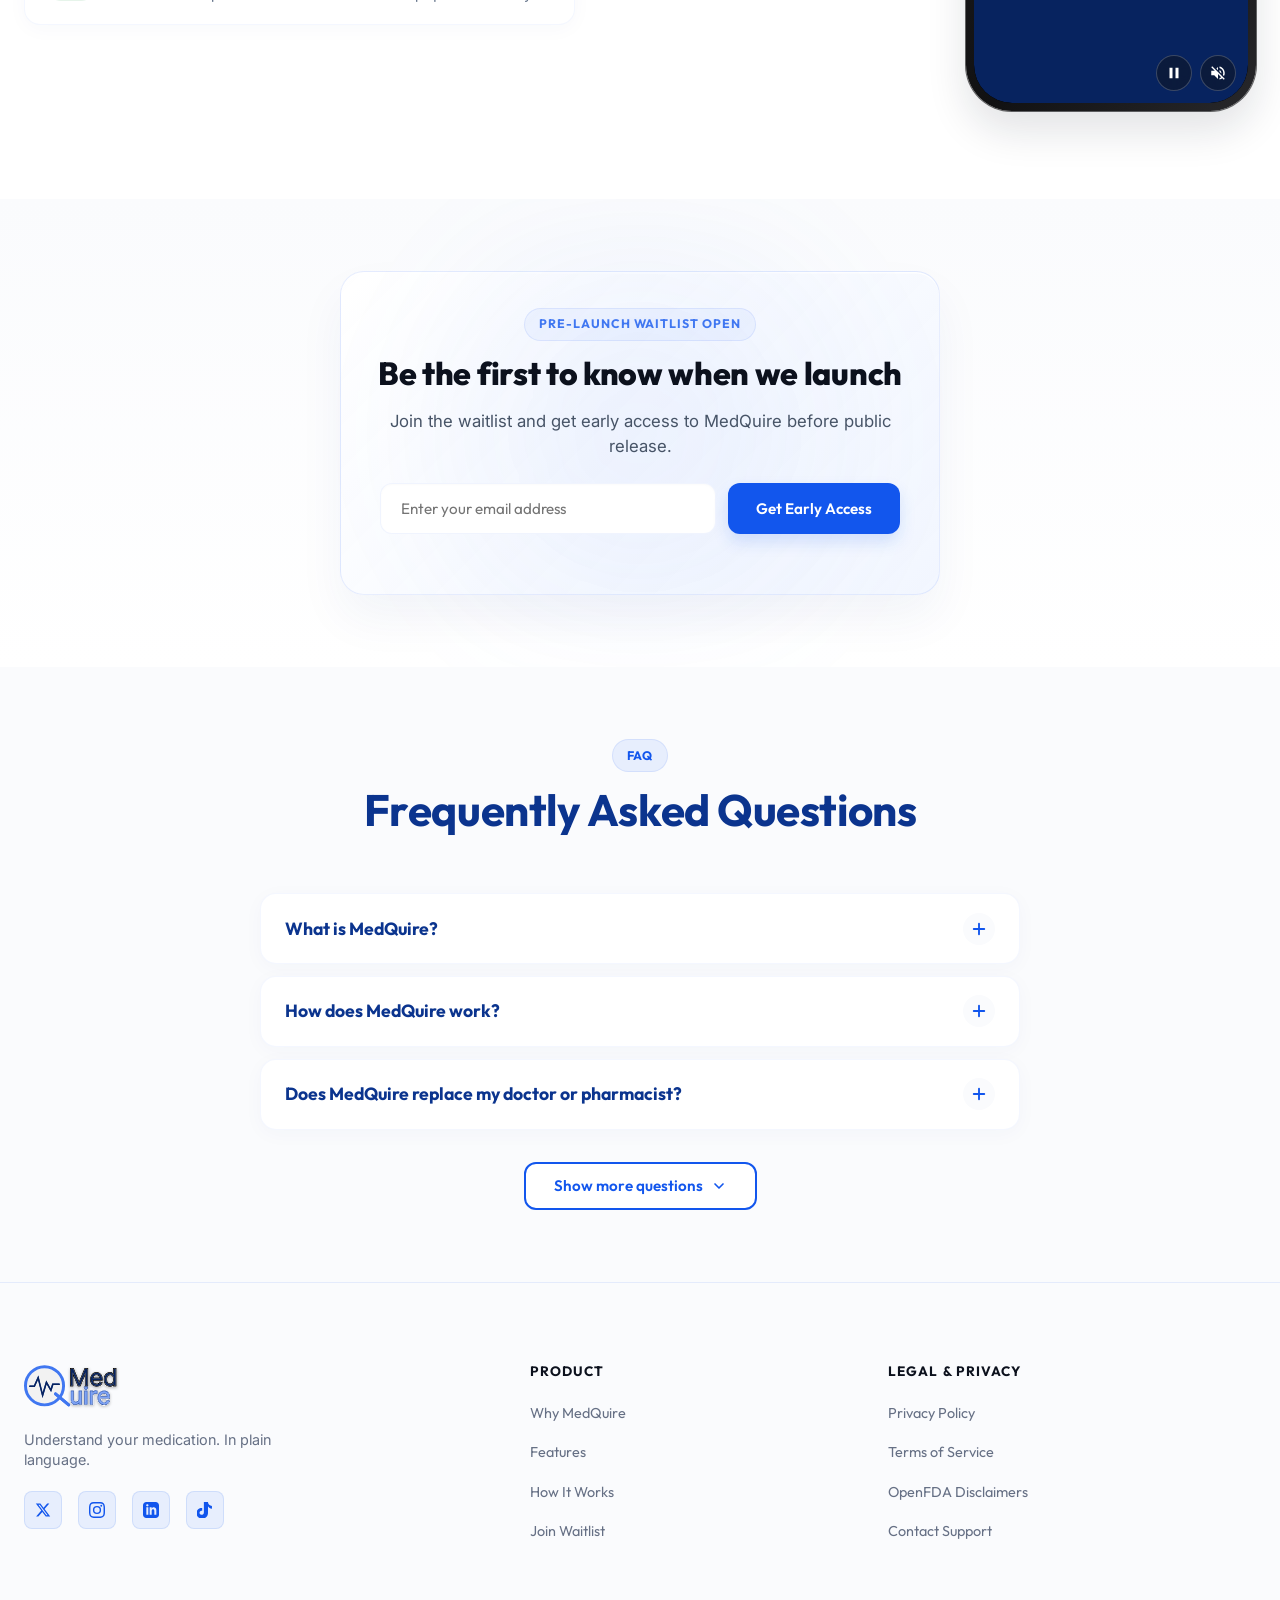
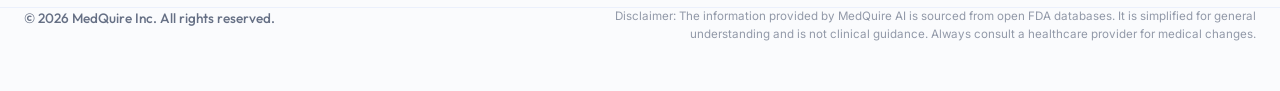
==== commit 3376abbe: "c" ====
--- a/index.html
+++ b/index.html
@@ -5,29 +5,34 @@
   <meta name="viewport" content="width=device-width, initial-scale=1.0">
   
   <!-- Primary Meta Tags -->
-  <title>MedQuire — Understand your medication. In plain language.</title>
-  <meta name="title" content="MedQuire — Understand your medication. In plain language.">
-  <meta name="description" content="MedQuire uses AI to turn confusing drug labels and medication info sheets into clear, plain-language summaries in seconds. Search, interact, and save.">
-  <meta name="keywords" content="medication health literacy, drug label translator, AI healthcare, medicine checker, plain language medical, medquire, openfda drug finder">
+  <title>MedQuire — Understand Your Medications in Plain Language</title>
+  <meta name="title" content="MedQuire — Understand Your Medications in Plain Language">
+  <meta name="description" content="MedQuire is an AI-powered app that turns confusing drug labels and medical jargon into clear, plain-language explanations. Join the waitlist for early access.">
+  <meta name="keywords" content="medication information app, understand my prescription, drug interaction checker, plain language medication explanations, drug label translator, AI healthcare, medicine checker, medquire, openfda drug finder">
   <meta name="author" content="MedQuire team">
+
+  <!-- Canonical URL -->
+  <link rel="canonical" href="https://medquire.app/">
 
   <!-- Open Graph / Facebook -->
   <meta property="og:type" content="website">
   <meta property="og:url" content="https://medquire.app/">
-  <meta property="og:title" content="MedQuire — Understand your medication. In plain language.">
-  <meta property="og:description" content="MedQuire uses AI to turn confusing drug labels and medication info sheets into clear, plain-language summaries in seconds. Search, interact, and save.">
-  <meta property="og:image" content="https://medquire.app/og-image.jpg">
+  <meta property="og:title" content="MedQuire — Understand Your Medications in Plain Language">
+  <meta property="og:description" content="MedQuire is an AI-powered app that turns confusing drug labels and medical jargon into clear, plain-language explanations. Join the waitlist for early access.">
+  <meta property="og:image" content="https://medquire.app/og-image.png">
+  <meta property="og:image:width" content="1200">
+  <meta property="og:image:height" content="630">
 
   <!-- Twitter -->
   <meta property="twitter:card" content="summary_large_image">
   <meta property="twitter:url" content="https://medquire.app/">
-  <meta property="twitter:title" content="MedQuire — Understand your medication. In plain language.">
-  <meta property="twitter:description" content="MedQuire uses AI to turn confusing drug labels and medication info sheets into clear, plain-language summaries in seconds. Search, interact, and save.">
-  <meta property="twitter:image" content="https://medquire.app/og-image.jpg">
+  <meta property="twitter:title" content="MedQuire — Understand Your Medications in Plain Language">
+  <meta property="twitter:description" content="MedQuire is an AI-powered app that turns confusing drug labels and medical jargon into clear, plain-language explanations. Join the waitlist for early access.">
+  <meta property="twitter:image" content="https://medquire.app/og-image.png">
 
   <!-- CSS Stylesheet -->
   <link rel="stylesheet" href="design-tokens.css">
-  <link rel="stylesheet" href="index.css?v=4.1">
+  <link rel="stylesheet" href="index.css?v=4.2">
 
   <!-- Favicon & Manifest -->
   <link rel="apple-touch-icon" sizes="180x180" href="apple-touch-icon.png">
@@ -36,6 +41,135 @@
   <link rel="shortcut icon" href="favicon.ico">
   <link rel="manifest" href="site.webmanifest">
   <meta name="theme-color" content="#1256ED">
+
+  <!-- FAQPage Structured Data (JSON-LD) -->
+  <script type="application/ld+json">
+  {
+    "@context": "https://schema.org",
+    "@type": "FAQPage",
+    "mainEntity": [
+      {
+        "@type": "Question",
+        "name": "What is MedQuire?",
+        "acceptedAnswer": {
+          "@type": "Answer",
+          "text": "MedQuire is an AI-powered medication companion that translates complex drug information into clear, everyday language. It helps you understand what a medicine is for, how to take it, possible side effects, interactions, and important warnings."
+        }
+      },
+      {
+        "@type": "Question",
+        "name": "How does MedQuire work?",
+        "acceptedAnswer": {
+          "@type": "Answer",
+          "text": "Simply search for a medication by name. MedQuire analyses trusted medical information and presents it in a clear, easy-to-understand format."
+        }
+      },
+      {
+        "@type": "Question",
+        "name": "Does MedQuire replace my doctor or pharmacist?",
+        "acceptedAnswer": {
+          "@type": "Answer",
+          "text": "No. MedQuire is designed to help you better understand your medication, but it does not replace professional medical advice, diagnosis, or treatment. Always consult a qualified healthcare professional for medical decisions."
+        }
+      },
+      {
+        "@type": "Question",
+        "name": "Who is MedQuire for?",
+        "acceptedAnswer": {
+          "@type": "Answer",
+          "text": "MedQuire is designed for patients, caregivers, parents, older adults, and anyone who wants to better understand their medications without struggling through medical jargon."
+        }
+      },
+      {
+        "@type": "Question",
+        "name": "What is ELI12 mode?",
+        "acceptedAnswer": {
+          "@type": "Answer",
+          "text": "ELI12 mode rewrites complex medical terminology into simple language that's easy for almost anyone to understand, making medication information less overwhelming."
+        }
+      },
+      {
+        "@type": "Question",
+        "name": "Where does MedQuire get its information?",
+        "acceptedAnswer": {
+          "@type": "Answer",
+          "text": "MedQuire uses trusted medical sources, including OpenFDA and other reputable clinical references, to provide accurate and up-to-date medication information."
+        }
+      },
+      {
+        "@type": "Question",
+        "name": "Can I check drug interactions?",
+        "acceptedAnswer": {
+          "@type": "Answer",
+          "text": "Yes. MedQuire helps you identify potential interactions between medications and highlights important safety information to discuss with your healthcare professional."
+        }
+      },
+      {
+        "@type": "Question",
+        "name": "Is MedQuire available on iPhone and Android?",
+        "acceptedAnswer": {
+          "@type": "Answer",
+          "text": "MedQuire is being built for both iOS and Android. We're currently in pre-launch — join the waitlist to be notified as soon as we go live."
+        }
+      },
+      {
+        "@type": "Question",
+        "name": "Can I save medications for later?",
+        "acceptedAnswer": {
+          "@type": "Answer",
+          "text": "Yes. You can save medications to your personal Cabinet, making it easy to revisit information whenever you need it."
+        }
+      },
+      {
+        "@type": "Question",
+        "name": "Is my information private?",
+        "acceptedAnswer": {
+          "@type": "Answer",
+          "text": "Yes. Protecting your privacy is a priority. MedQuire is designed to handle your information securely and responsibly."
+        }
+      },
+      {
+        "@type": "Question",
+        "name": "Can I use MedQuire without medical knowledge?",
+        "acceptedAnswer": {
+          "@type": "Answer",
+          "text": "Absolutely. MedQuire was built specifically for everyday people. You don't need any medical background to understand the explanations."
+        }
+      }
+    ]
+  }
+  </script>
+
+  <!-- SoftwareApplication & Organization Structured Data (JSON-LD) -->
+  <script type="application/ld+json">
+  {
+    "@context": "https://schema.org",
+    "@type": "SoftwareApplication",
+    "name": "MedQuire",
+    "operatingSystem": "iOS, Android",
+    "applicationCategory": "HealthApplication",
+    "description": "MedQuire is an AI-powered app that turns confusing drug labels and medical jargon into clear, plain-language explanations. Join the waitlist for early access.",
+    "url": "https://medquire.app/",
+    "image": "https://medquire.app/og-image.png",
+    "offers": {
+      "@type": "Offer",
+      "price": "0",
+      "priceCurrency": "USD"
+    },
+    "author": {
+      "@type": "Organization",
+      "name": "MedQuire Inc.",
+      "url": "https://medquire.app/",
+      "logo": "https://medquire.app/Logo%202.svg",
+      "sameAs": [
+        "https://x.com/Medquire",
+        "https://instagram.com/medquire_",
+        "https://linkedin.com/company/medquire",
+        "https://tiktok.com/@medquire3"
+      ]
+    }
+  }
+  </script>
 </head>
 <body>
 
@@ -45,7 +179,7 @@
   <header id="header">
     <div class="container navbar">
       <a href="#" class="logo" id="logoLink" style="display: flex; align-items: center;">
-        <img src="Logo 2.svg" alt="MedQuire" class="logo-img" />
+        <img src="Logo 2.svg" alt="MedQuire application logo" class="logo-img" width="131" height="64" />
       </a>
       
       <button class="nav-toggle" id="navToggle" aria-label="Toggle Navigation" aria-expanded="false" aria-controls="navLinks">
@@ -232,7 +366,7 @@
           <div class="step-card">
             <span class="step-card-num">01</span>
             <div class="step-card-illustration">
-              <img src="assets/Search your medication icon.png" alt="Search Your Medication" style="max-height: 100%; max-width: 100%; width: auto; object-fit: contain;" />
+              <img src="assets/Search your medication icon.png" alt="Search medication icon" width="1254" height="1254" loading="lazy" style="max-height: 100%; max-width: 100%; width: auto; object-fit: contain;" />
             </div>
             <h3 class="step-card-title">Search Your Medication</h3>
             <p class="step-card-desc">Type your medication name or search by condition to get started.</p>
@@ -242,7 +376,7 @@
           <div class="step-card">
             <span class="step-card-num">02</span>
             <div class="step-card-illustration">
-              <img src="assets/AI Analtyzes.png" alt="AI Analyzes" style="max-height: 100%; max-width: 100%; width: auto; object-fit: contain;" />
+              <img src="assets/AI Analtyzes.png" alt="AI analyzing medication data icon" width="1254" height="1254" loading="lazy" style="max-height: 100%; max-width: 100%; width: auto; object-fit: contain;" />
             </div>
             <h3 class="step-card-title">AI Analyzes</h3>
             <p class="step-card-desc">Our secure AI reads trusted medical sources and extracts what's important to you.</p>
@@ -252,7 +386,7 @@
           <div class="step-card">
             <span class="step-card-num">03</span>
             <div class="step-card-illustration">
-              <img src="assets/Understand clearly.png" alt="Understand Clearly" style="max-height: 100%; max-width: 100%; width: auto; object-fit: contain;" />
+              <img src="assets/Understand clearly.png" alt="Understand medication information clearly icon" width="1254" height="1254" loading="lazy" style="max-height: 100%; max-width: 100%; width: auto; object-fit: contain;" />
             </div>
             <h3 class="step-card-title">Understand Clearly</h3>
             <p class="step-card-desc">Get easy-to-understand explanations about your medication, dosage, interactions, side effects and important warnings.</p>
@@ -287,7 +421,7 @@
                     <line x1="21" y1="21" x2="16.65" y2="16.65"></line>
                   </svg>
                 </div>
-                <h4 class="feature-title-new">Instant Drug Search</h4>
+                <h3 class="feature-title-new">Instant Drug Search</h3>
                 <p class="feature-desc-new">Find any medication quickly with smart autocomplete search.</p>
               </div>
 
@@ -298,7 +432,7 @@
                     <path d="M12 22s8-4 8-10V5l-8-3-8 3v7c0 6 8 10 8 10z"></path>
                   </svg>
                 </div>
-                <h4 class="feature-title-new">Drug Interaction Check</h4>
+                <h3 class="feature-title-new">Drug Interaction Check</h3>
                 <p class="feature-desc-new">Identify potential interactions before they become a problem.</p>
               </div>
 
@@ -311,7 +445,7 @@
                     <line x1="10" y1="22" x2="14" y2="22"></line>
                   </svg>
                 </div>
-                <h4 class="feature-title-new">Explain Like I'm 12</h4>
+                <h3 class="feature-title-new">Explain Like I'm 12</h3>
                 <p class="feature-desc-new">Complex medical terms translated into simple, plain language.</p>
               </div>
 
@@ -323,7 +457,7 @@
                     <polyline points="9 11 11 13 15 9"></polyline>
                   </svg>
                 </div>
-                <h4 class="feature-title-new">Safety Alerts</h4>
+                <h3 class="feature-title-new">Safety Alerts</h3>
                 <p class="feature-desc-new">Instantly highlights safety red flags and dangerous combination alerts before taking multiple medications.</p>
               </div>
 
@@ -335,7 +469,7 @@
                     <circle cx="12" cy="7" r="4"></circle>
                   </svg>
                 </div>
-                <h4 class="feature-title-new">Your Medicine Cabinet</h4>
+                <h3 class="feature-title-new">Your Medicine Cabinet</h3>
                 <p class="feature-desc-new">Keep all your medications organized and accessible in one place.</p>
               </div>
 
@@ -350,7 +484,7 @@
                     <polyline points="10 9 9 9 8 9"></polyline>
                   </svg>
                 </div>
-                <h4 class="feature-title-new">Exportable Summary</h4>
+                <h3 class="feature-title-new">Exportable Summary</h3>
                 <p class="feature-desc-new">Save and share a clear summary card of your medication details.</p>
               </div>
 
@@ -377,10 +511,10 @@
               <!-- Card 1 -->
               <div class="audience-card-new">
                 <div class="audience-card-photo">
-                  <img src="assets/audience_patients.png" alt="Patients" class="audience-photo-img">
+                  <img src="assets/audience_patients.png" alt="Patient checking medication information" class="audience-photo-img" width="1024" height="1024" loading="lazy">
                 </div>
                 <div class="audience-card-content">
-                  <h4 class="audience-card-title">Patients</h4>
+                  <h3 class="audience-card-title">Patients</h3>
                   <p class="audience-card-desc">Understand your prescriptions and take your medications with confidence.</p>
                 </div>
               </div>
@@ -388,10 +522,10 @@
               <!-- Card 2 -->
               <div class="audience-card-new">
                 <div class="audience-card-photo">
-                  <img src="assets/audience_caregivers.png" alt="Caregivers" class="audience-photo-img">
+                  <img src="assets/audience_caregivers.png" alt="Caregiver managing medications for a family member" class="audience-photo-img" width="1024" height="1024" loading="lazy">
                 </div>
                 <div class="audience-card-content">
-                  <h4 class="audience-card-title">Caregivers</h4>
+                  <h3 class="audience-card-title">Caregivers</h3>
                   <p class="audience-card-desc">Support your loved ones by having the right information at your fingertips.</p>
                 </div>
               </div>
@@ -399,10 +533,10 @@
               <!-- Card 3 -->
               <div class="audience-card-new">
                 <div class="audience-card-photo">
-                  <img src="assets/audience_everyone.png" alt="Everyone" class="audience-photo-img">
+                  <img src="assets/audience_everyone.png" alt="Everyday user understanding prescription details" class="audience-photo-img" width="1024" height="1024" loading="lazy">
                 </div>
                 <div class="audience-card-content">
-                  <h4 class="audience-card-title">Everyone</h4>
+                  <h3 class="audience-card-title">Everyone</h3>
                   <p class="audience-card-desc">Because health information should be simple for everyone.</p>
                 </div>
               </div>
@@ -414,7 +548,7 @@
     </section>
 
     <!-- 5. TRUST & SAFETY STRIP -->
-    <section class="trust-strip">
+    <section class="trust-strip" id="trust-strip">
       <div class="container trust-content">
         <div class="trust-ticker-container">
           <div class="trust-ticker-track">
@@ -465,7 +599,7 @@
                 </svg>
               </div>
               <div class="demo-feature-content">
-                <h4 class="demo-feature-title">OpenFDA Drug Lookup</h4>
+                <h3 class="demo-feature-title">OpenFDA Drug Lookup</h3>
                 <p class="demo-feature-desc">Searches government clinical repositories dynamically for up-to-date facts.</p>
               </div>
             </div>
@@ -478,7 +612,7 @@
                 </svg>
               </div>
               <div class="demo-feature-content">
-                <h4 class="demo-feature-title">Natural Language Answers</h4>
+                <h3 class="demo-feature-title">Natural Language Answers</h3>
                 <p class="demo-feature-desc">Talk to it like a pharmacist friend. Ask follow-up questions easily.</p>
               </div>
             </div>
@@ -490,7 +624,7 @@
           <div class="demo-phone">
             <!-- Video tag placed inside screen with overflow hidden -->
             <div class="demo-video-container">
-              <video id="demoVideo" loop muted playsinline autoplay poster="Frame 9.png">
+              <video id="demoVideo" loop muted playsinline autoplay preload="none" poster="Frame 9.png">
                 <source src="assets/IMG_0632.MOV" type="video/quicktime">
                 <source src="assets/IMG_0632.MOV" type="video/mp4">
               </video>
@@ -529,7 +663,7 @@
             <h2 class="waitlist-title">Be the first to know when we launch</h2>
             <p class="waitlist-desc">Join the waitlist and get early access to MedQuire before public release.</p>
             
-            <form class="waitlist-form" action="https://docs.google.com/forms/d/e/1FAIpQLSe1GCuT8fXF_7VpcFboeVoQ8zmNq6ojWRX5_kmJFqoVcwT7BQ/formResponse" method="POST" target="_blank">
+            <form class="waitlist-form" action="https://docs.google.com/forms/d/e/1FAIpQLSe1GCuT8fXF_7VpcFboeVoQ8zmNq6ojWRX5_kmJFqoVcwT7BQ/formResponse" method="POST" target="_blank" aria-label="Waitlist email submission form">
               <input type="email" name="entry.1538647705" class="waitlist-input" placeholder="Enter your email address" required aria-label="Email address" />
               <button type="submit" class="waitlist-btn">Get Early Access</button>
             </form>
@@ -553,7 +687,7 @@
           <!-- Item 1 (What is MedQuire?) -->
           <div class="faq-item">
             <button class="faq-trigger" aria-expanded="false">
-              <span class="faq-question">What is MedQuire?</span>
+              <h3 class="faq-question">What is MedQuire?</h3>
               <span class="faq-icon-wrapper">
                 <svg class="faq-icon-plus" viewBox="0 0 24 24" width="18" height="18" fill="none" stroke="currentColor" stroke-width="2.5" stroke-linecap="round">
                   <line x1="12" y1="5" x2="12" y2="19" class="faq-line-v"></line>
@@ -571,7 +705,7 @@
           <!-- Item 2 (How does MedQuire work?) -->
           <div class="faq-item">
             <button class="faq-trigger" aria-expanded="false">
-              <span class="faq-question">How does MedQuire work?</span>
+              <h3 class="faq-question">How does MedQuire work?</h3>
               <span class="faq-icon-wrapper">
                 <svg class="faq-icon-plus" viewBox="0 0 24 24" width="18" height="18" fill="none" stroke="currentColor" stroke-width="2.5" stroke-linecap="round">
                   <line x1="12" y1="5" x2="12" y2="19" class="faq-line-v"></line>
@@ -589,7 +723,7 @@
           <!-- Item 3 (Does MedQuire replace my doctor or pharmacist?) -->
           <div class="faq-item">
             <button class="faq-trigger" aria-expanded="false">
-              <span class="faq-question">Does MedQuire replace my doctor or pharmacist?</span>
+              <h3 class="faq-question">Does MedQuire replace my doctor or pharmacist?</h3>
               <span class="faq-icon-wrapper">
                 <svg class="faq-icon-plus" viewBox="0 0 24 24" width="18" height="18" fill="none" stroke="currentColor" stroke-width="2.5" stroke-linecap="round">
                   <line x1="12" y1="5" x2="12" y2="19" class="faq-line-v"></line>
@@ -610,7 +744,7 @@
             <!-- Item 4 (Who is MedQuire for?) -->
             <div class="faq-item faq-item-more">
               <button class="faq-trigger" aria-expanded="false">
-                <span class="faq-question">Who is MedQuire for?</span>
+                <h3 class="faq-question">Who is MedQuire for?</h3>
                 <span class="faq-icon-wrapper">
                   <svg class="faq-icon-plus" viewBox="0 0 24 24" width="18" height="18" fill="none" stroke="currentColor" stroke-width="2.5" stroke-linecap="round">
                     <line x1="12" y1="5" x2="12" y2="19" class="faq-line-v"></line>
@@ -628,7 +762,7 @@
             <!-- Item 5 (What is ELI12 mode?) -->
             <div class="faq-item faq-item-more">
               <button class="faq-trigger" aria-expanded="false">
-                <span class="faq-question">What is ELI12 mode?</span>
+                <h3 class="faq-question">What is ELI12 mode?</h3>
                 <span class="faq-icon-wrapper">
                   <svg class="faq-icon-plus" viewBox="0 0 24 24" width="18" height="18" fill="none" stroke="currentColor" stroke-width="2.5" stroke-linecap="round">
                     <line x1="12" y1="5" x2="12" y2="19" class="faq-line-v"></line>
@@ -646,7 +780,7 @@
             <!-- Item 6 (Where does MedQuire get its information?) -->
             <div class="faq-item faq-item-more">
               <button class="faq-trigger" aria-expanded="false">
-                <span class="faq-question">Where does MedQuire get its information?</span>
+                <h3 class="faq-question">Where does MedQuire get its information?</h3>
                 <span class="faq-icon-wrapper">
                   <svg class="faq-icon-plus" viewBox="0 0 24 24" width="18" height="18" fill="none" stroke="currentColor" stroke-width="2.5" stroke-linecap="round">
                     <line x1="12" y1="5" x2="12" y2="19" class="faq-line-v"></line>
@@ -664,7 +798,7 @@
             <!-- Item 7 (Can I check drug interactions?) -->
             <div class="faq-item faq-item-more">
               <button class="faq-trigger" aria-expanded="false">
-                <span class="faq-question">Can I check drug interactions?</span>
+                <h3 class="faq-question">Can I check drug interactions?</h3>
                 <span class="faq-icon-wrapper">
                   <svg class="faq-icon-plus" viewBox="0 0 24 24" width="18" height="18" fill="none" stroke="currentColor" stroke-width="2.5" stroke-linecap="round">
                     <line x1="12" y1="5" x2="12" y2="19" class="faq-line-v"></line>
@@ -682,7 +816,7 @@
             <!-- Item 8 (Is MedQuire available on iPhone and Android?) -->
             <div class="faq-item faq-item-more">
               <button class="faq-trigger" aria-expanded="false">
-                <span class="faq-question">Is MedQuire available on iPhone and Android?</span>
+                <h3 class="faq-question">Is MedQuire available on iPhone and Android?</h3>
                 <span class="faq-icon-wrapper">
                   <svg class="faq-icon-plus" viewBox="0 0 24 24" width="18" height="18" fill="none" stroke="currentColor" stroke-width="2.5" stroke-linecap="round">
                     <line x1="12" y1="5" x2="12" y2="19" class="faq-line-v"></line>
@@ -700,7 +834,7 @@
             <!-- Item 9 (Can I save medications for later?) -->
             <div class="faq-item faq-item-more">
               <button class="faq-trigger" aria-expanded="false">
-                <span class="faq-question">Can I save medications for later?</span>
+                <h3 class="faq-question">Can I save medications for later?</h3>
                 <span class="faq-icon-wrapper">
                   <svg class="faq-icon-plus" viewBox="0 0 24 24" width="18" height="18" fill="none" stroke="currentColor" stroke-width="2.5" stroke-linecap="round">
                     <line x1="12" y1="5" x2="12" y2="19" class="faq-line-v"></line>
@@ -718,7 +852,7 @@
             <!-- Item 10 (Is my information private?) -->
             <div class="faq-item faq-item-more">
               <button class="faq-trigger" aria-expanded="false">
-                <span class="faq-question">Is my information private?</span>
+                <h3 class="faq-question">Is my information private?</h3>
                 <span class="faq-icon-wrapper">
                   <svg class="faq-icon-plus" viewBox="0 0 24 24" width="18" height="18" fill="none" stroke="currentColor" stroke-width="2.5" stroke-linecap="round">
                     <line x1="12" y1="5" x2="12" y2="19" class="faq-line-v"></line>
@@ -736,7 +870,7 @@
             <!-- Item 11 (Can I use MedQuire without medical knowledge?) -->
             <div class="faq-item faq-item-more">
               <button class="faq-trigger" aria-expanded="false">
-                <span class="faq-question">Can I use MedQuire without medical knowledge?</span>
+                <h3 class="faq-question">Can I use MedQuire without medical knowledge?</h3>
                 <span class="faq-icon-wrapper">
                   <svg class="faq-icon-plus" viewBox="0 0 24 24" width="18" height="18" fill="none" stroke="currentColor" stroke-width="2.5" stroke-linecap="round">
                     <line x1="12" y1="5" x2="12" y2="19" class="faq-line-v"></line>
@@ -755,7 +889,7 @@
 
           <!-- Show More Toggle Button -->
           <div class="faq-toggle-container">
-            <button id="faqToggleBtn" class="faq-toggle-btn">
+            <button id="faqToggleBtn" class="faq-toggle-btn" aria-label="Show more or less questions">
               <span class="faq-btn-text">Show more questions</span>
               <svg class="faq-toggle-chevron" viewBox="0 0 24 24" width="16" height="16" fill="none" stroke="currentColor" stroke-width="2.5" stroke-linecap="round" stroke-linejoin="round">
                 <polyline points="6 9 12 15 18 9"></polyline>
@@ -775,7 +909,7 @@
       
       <div class="footer-info">
         <a href="#" class="logo-footer-link" style="display: flex; align-items: center;">
-          <img src="Logo 2.svg" alt="MedQuire" class="footer-logo-img" />
+          <img src="Logo 2.svg" alt="MedQuire application logo" class="footer-logo-img" width="131" height="64" loading="lazy" />
         </a>
         <p class="footer-tagline">Understand your medication. In plain language.</p>
         <div class="footer-socials">
@@ -809,7 +943,7 @@
       <div class="footer-links-col">
         <h4>Product</h4>
         <ul class="footer-links">
-          <li><a href="#problem">Why MedQuire</a></li>
+          <li><a href="#trust-strip">Why MedQuire</a></li>
           <li><a href="#features">Features</a></li>
           <li><a href="#how-it-works">How It Works</a></li>
           <li><a href="#waitlist">Join Waitlist</a></li>
--- a/index.css
+++ b/index.css
@@ -3697,6 +3697,7 @@
   font-weight: 700;
   color: #0B348E;
   transition: color 0.2s ease;
+  margin: 0;
 }
 
 .faq-trigger:hover .faq-question {
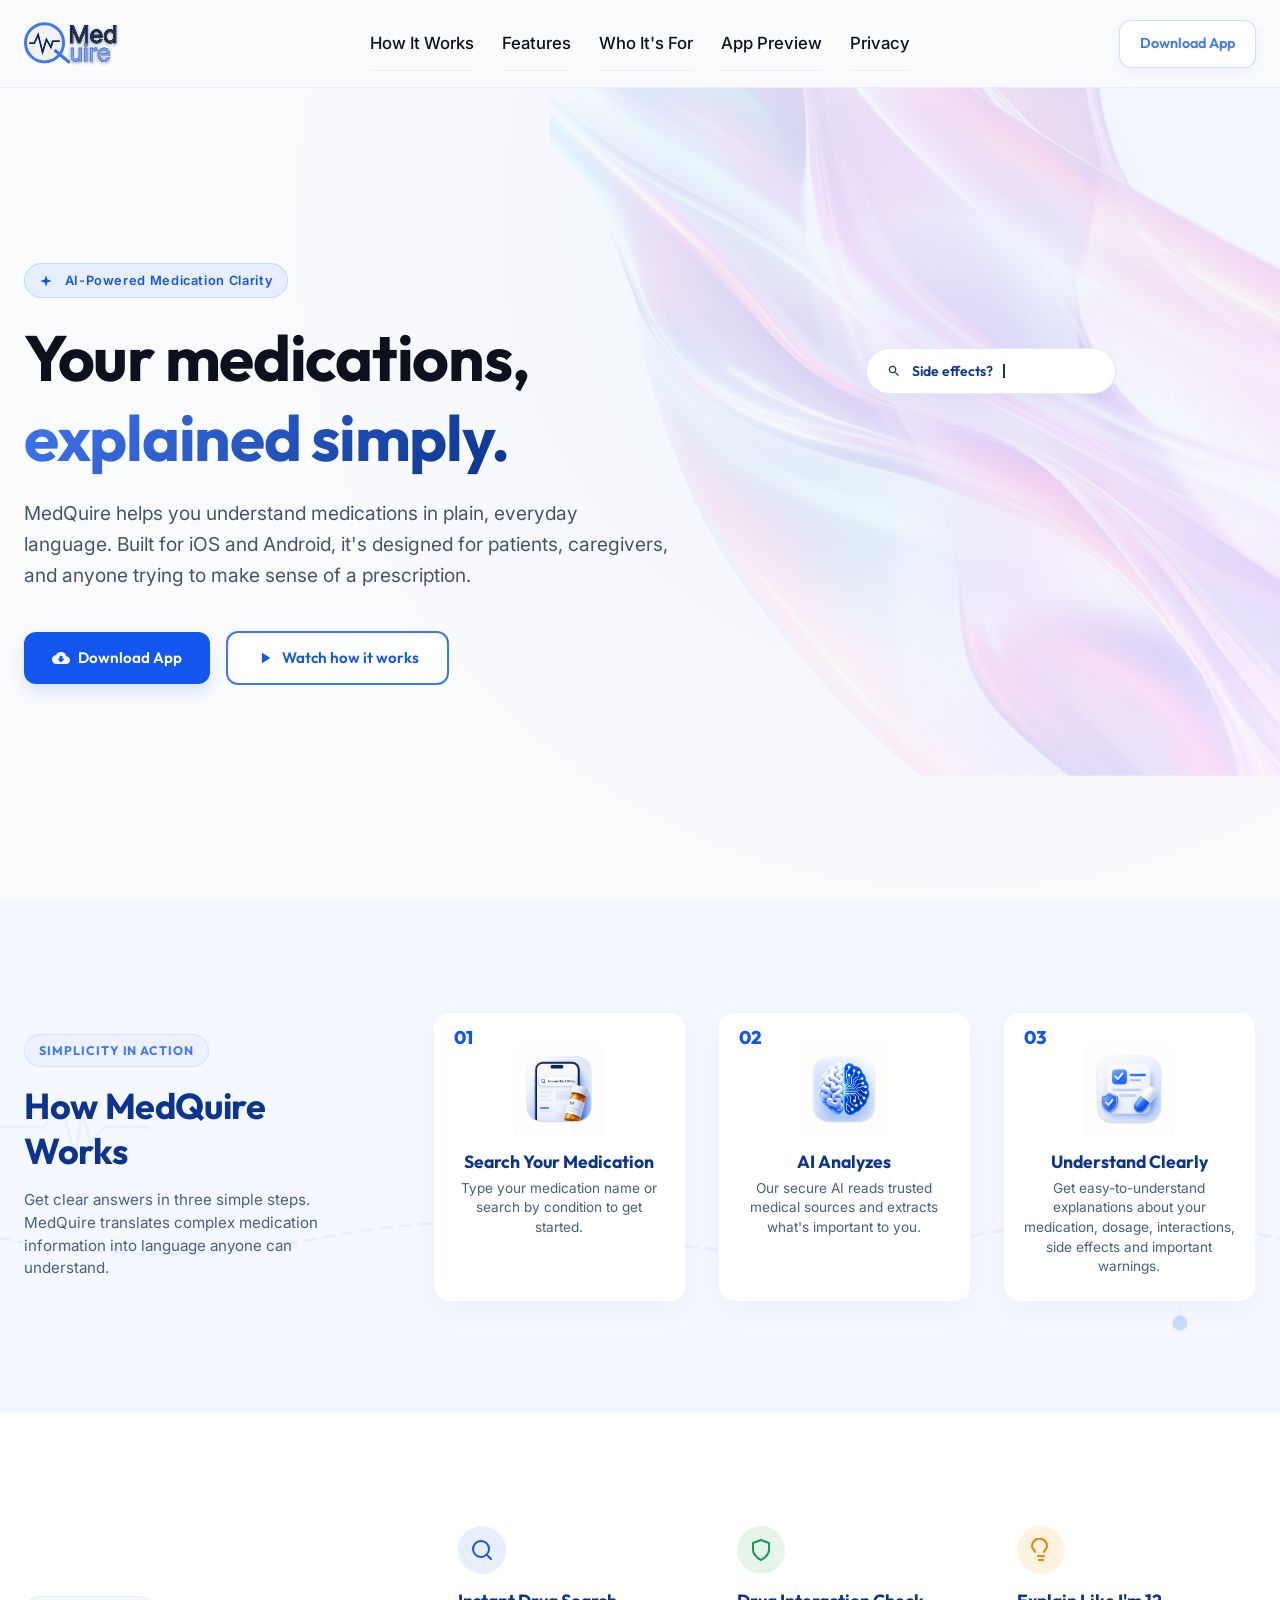
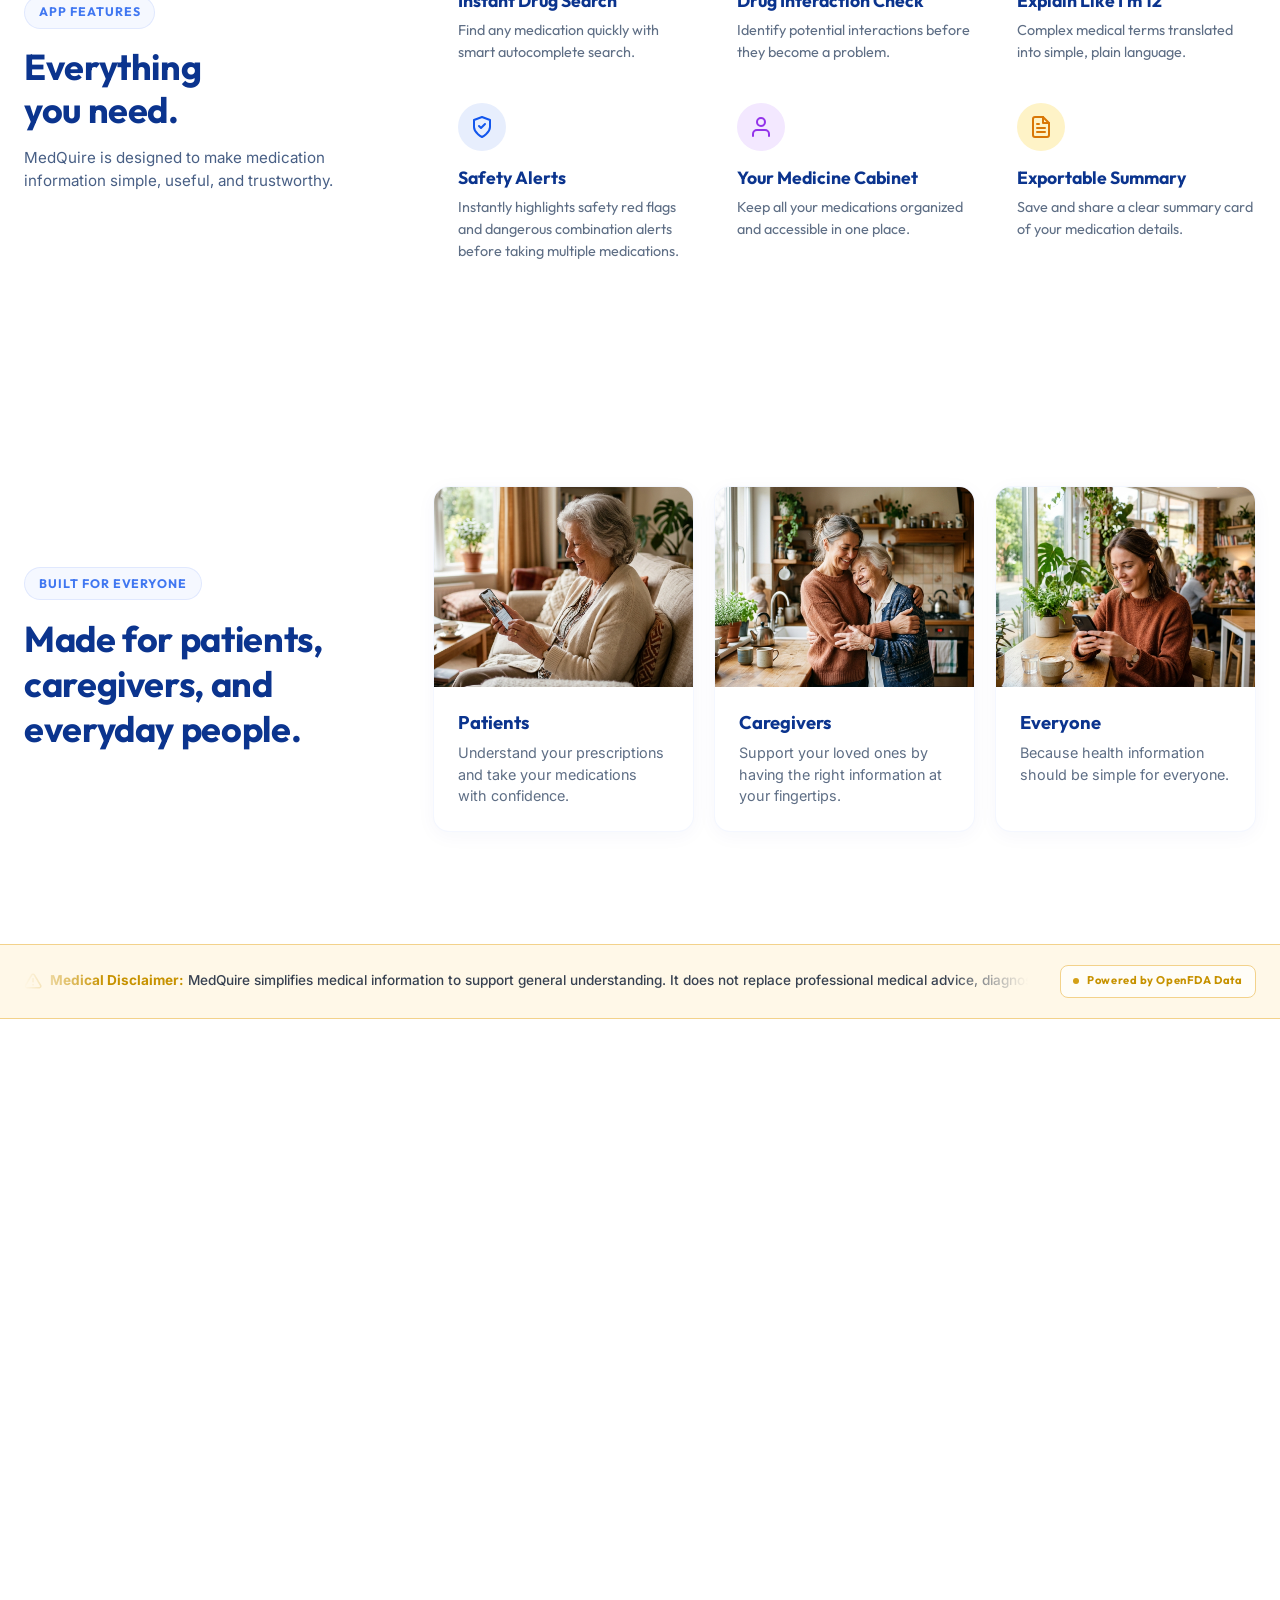
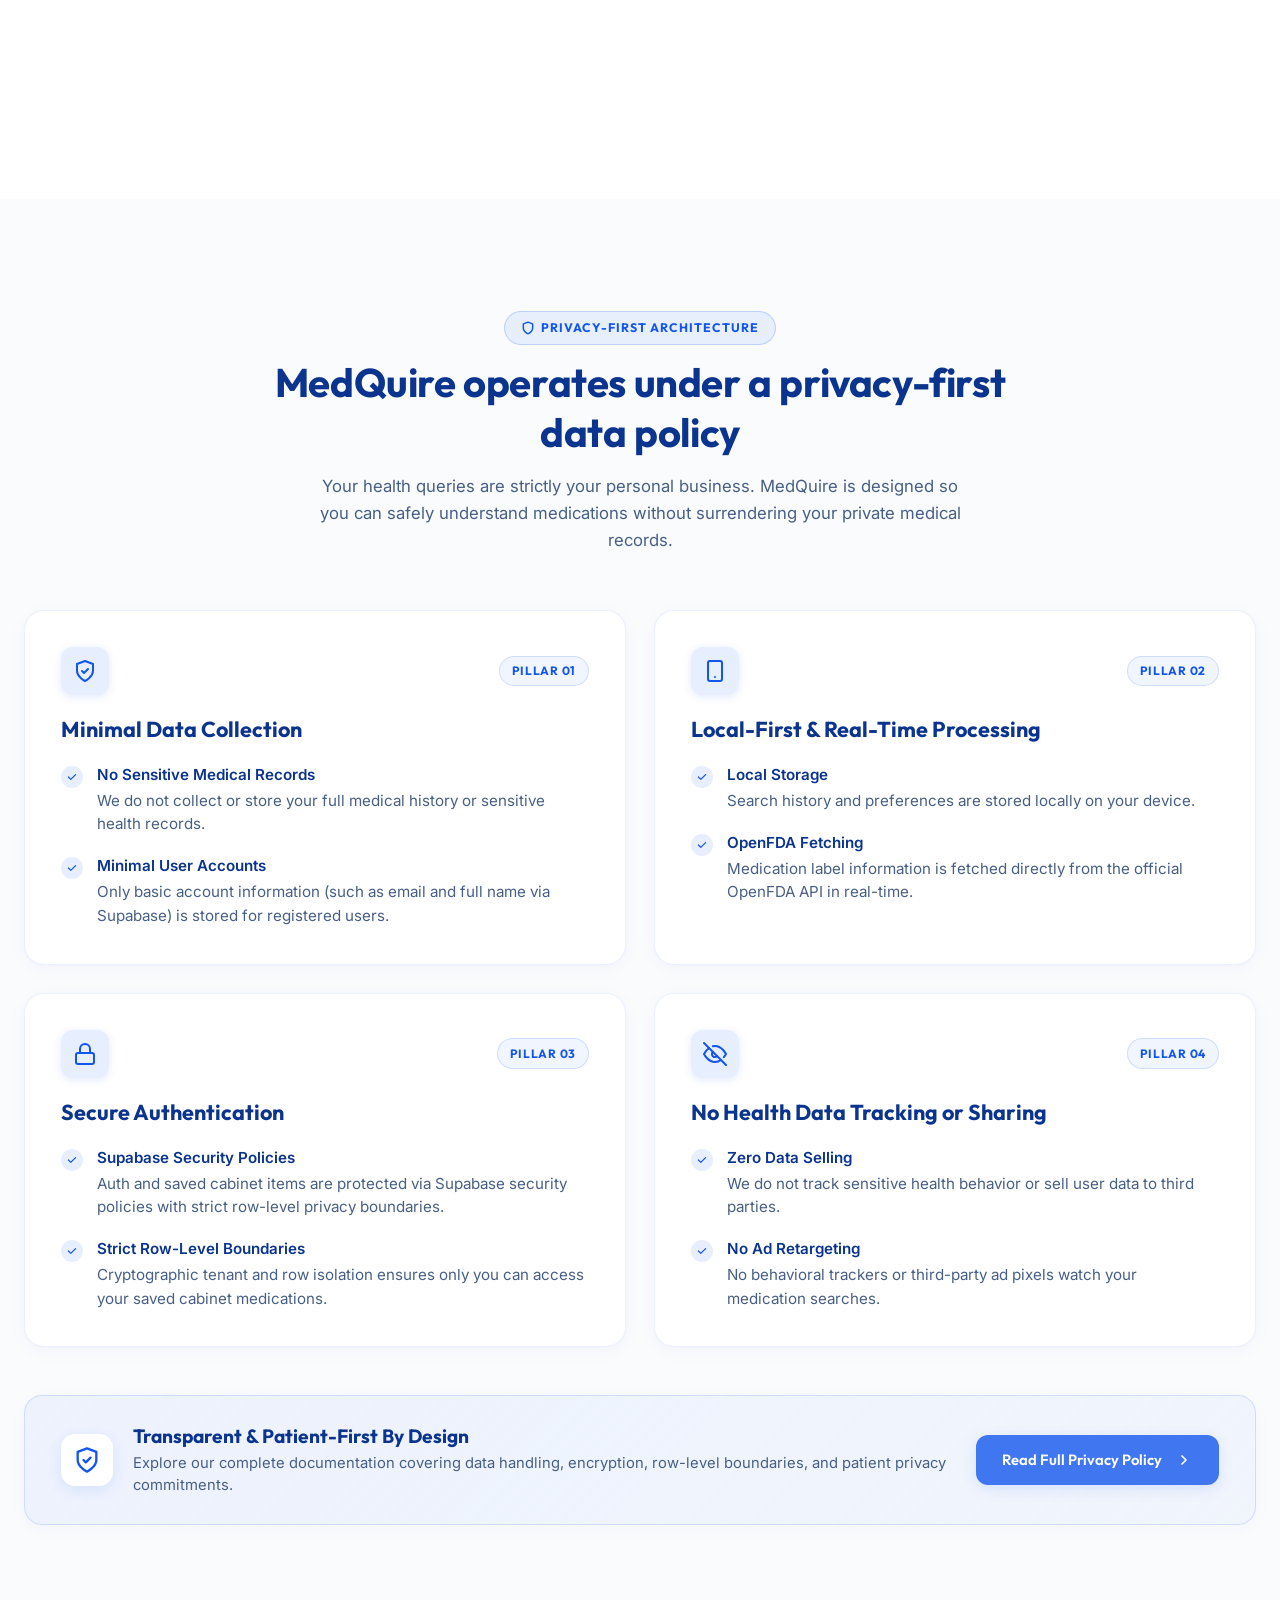
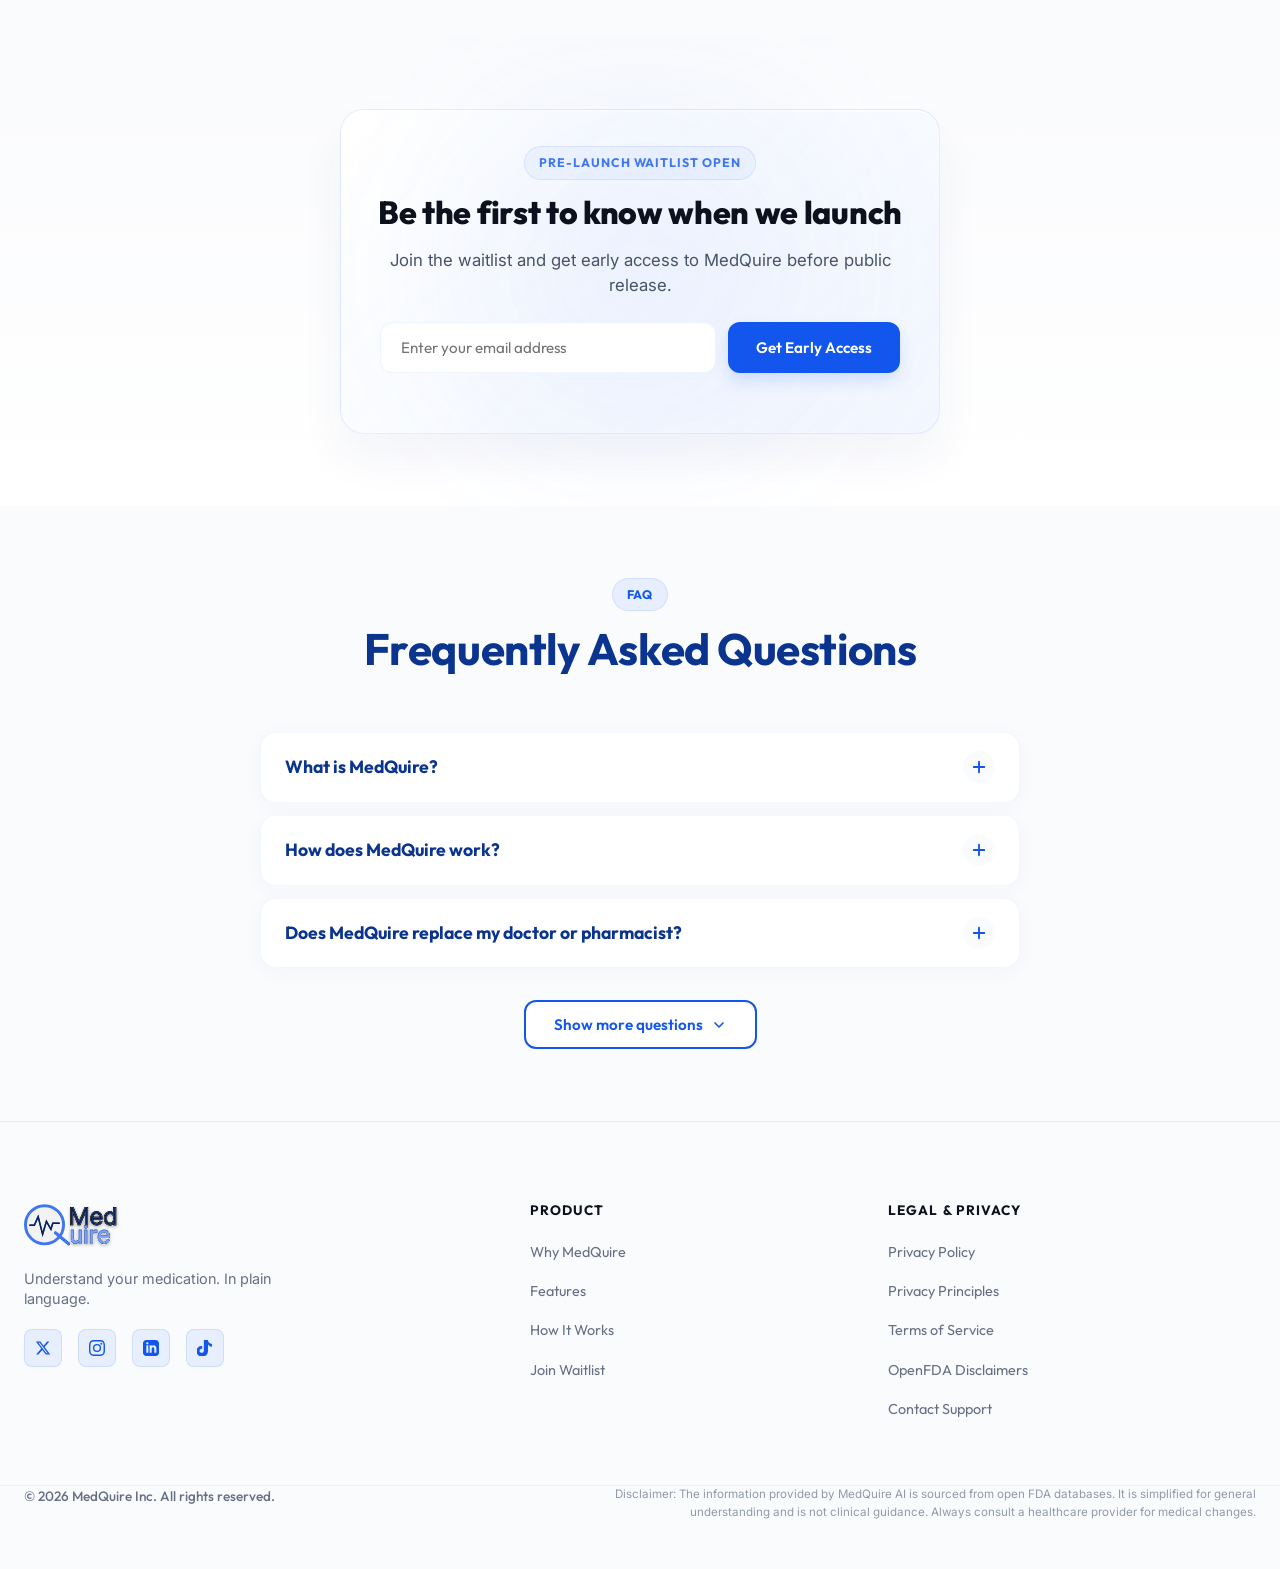
==== commit fc2f9e7b: "commit" ====
--- a/index.html
+++ b/index.html
@@ -125,7 +125,7 @@
         "name": "Is my information private?",
         "acceptedAnswer": {
           "@type": "Answer",
-          "text": "Yes. Protecting your privacy is a priority. MedQuire is designed to handle your information securely and responsibly."
+          "text": "Yes, absolutely. MedQuire operates under a privacy-first data policy: we never collect sensitive medical records, account data is minimal and secured with Supabase row-level security, search history and preferences stay locally on your device, medication label data is fetched in real time directly from OpenFDA, and we never track health behavior or sell user data to third parties."
         }
       },
       {
@@ -194,6 +194,7 @@
           <li><a href="#features">Features</a></li>
           <li><a href="#who-it-is-for">Who It's For</a></li>
           <li><a href="#demo">App Preview</a></li>
+          <li><a href="#privacy">Privacy</a></li>
           <li class="mobile-cta-only"><a href="#waitlist" class="btn btn-secondary" style="padding: 0.5rem 1.25rem; font-size: 0.9rem;">Download App</a></li>
         </ul>
         <div class="nav-indicator" id="navIndicator"></div>
@@ -650,7 +651,189 @@
       </div>
     </section>
 
-
+    <!-- 7. PRIVACY-FIRST DATA POLICY SECTION -->
+    <section class="privacy-section section-padding" id="privacy">
+      <div class="container">
+        
+        <div class="section-header reveal">
+          <div class="privacy-badge-wrapper">
+            <span class="privacy-badge">
+              <svg viewBox="0 0 24 24" width="14" height="14" fill="none" stroke="currentColor" stroke-width="2.5" stroke-linecap="round" stroke-linejoin="round">
+                <path d="M12 22s8-4 8-10V5l-8-3-8 3v7c0 6 8 10 8 10z"/>
+              </svg>
+              Privacy-First Architecture
+            </span>
+          </div>
+          <h2 class="privacy-heading">MedQuire operates under a privacy-first data policy</h2>
+          <p class="privacy-subtext">
+            Your health queries are strictly your personal business. MedQuire is designed so you can safely understand medications without surrendering your private medical records.
+          </p>
+        </div>
+
+        <div class="privacy-grid reveal delay-100">
+          
+          <!-- Pillar 1: Minimal Data Collection -->
+          <div class="privacy-card">
+            <div class="privacy-card-header">
+              <div class="privacy-icon-badge">
+                <svg viewBox="0 0 24 24" width="24" height="24" fill="none" stroke="currentColor" stroke-width="2" stroke-linecap="round" stroke-linejoin="round">
+                  <path d="M12 22s8-4 8-10V5l-8-3-8 3v7c0 6 8 10 8 10z"/>
+                  <polyline points="9 12 11 14 15 10"/>
+                </svg>
+              </div>
+              <span class="privacy-pillar-tag">Pillar 01</span>
+            </div>
+            <h3 class="privacy-card-title">Minimal Data Collection</h3>
+            <ul class="privacy-points-list">
+              <li class="privacy-point-item">
+                <div class="privacy-point-bullet">
+                  <svg viewBox="0 0 20 20" fill="currentColor" width="12" height="12"><path fill-rule="evenodd" d="M16.707 5.293a1 1 0 010 1.414l-8 8a1 1 0 01-1.414 0l-4-4a1 1 0 011.414-1.414L8 12.586l7.293-7.293a1 1 0 011.414 0z" clip-rule="evenodd"/></svg>
+                </div>
+                <div class="privacy-point-text">
+                  <strong>No Sensitive Medical Records</strong>
+                  <span>We do not collect or store your full medical history or sensitive health records.</span>
+                </div>
+              </li>
+              <li class="privacy-point-item">
+                <div class="privacy-point-bullet">
+                  <svg viewBox="0 0 20 20" fill="currentColor" width="12" height="12"><path fill-rule="evenodd" d="M16.707 5.293a1 1 0 010 1.414l-8 8a1 1 0 01-1.414 0l-4-4a1 1 0 011.414-1.414L8 12.586l7.293-7.293a1 1 0 011.414 0z" clip-rule="evenodd"/></svg>
+                </div>
+                <div class="privacy-point-text">
+                  <strong>Minimal User Accounts</strong>
+                  <span>Only basic account information (such as email and full name via Supabase) is stored for registered users.</span>
+                </div>
+              </li>
+            </ul>
+          </div>
+
+          <!-- Pillar 2: Local-First & Real-Time Processing -->
+          <div class="privacy-card">
+            <div class="privacy-card-header">
+              <div class="privacy-icon-badge">
+                <svg viewBox="0 0 24 24" width="24" height="24" fill="none" stroke="currentColor" stroke-width="2" stroke-linecap="round" stroke-linejoin="round">
+                  <rect x="5" y="2" width="14" height="20" rx="2" ry="2"/>
+                  <line x1="12" y1="18" x2="12.01" y2="18"/>
+                </svg>
+              </div>
+              <span class="privacy-pillar-tag">Pillar 02</span>
+            </div>
+            <h3 class="privacy-card-title">Local-First &amp; Real-Time Processing</h3>
+            <ul class="privacy-points-list">
+              <li class="privacy-point-item">
+                <div class="privacy-point-bullet">
+                  <svg viewBox="0 0 20 20" fill="currentColor" width="12" height="12"><path fill-rule="evenodd" d="M16.707 5.293a1 1 0 010 1.414l-8 8a1 1 0 01-1.414 0l-4-4a1 1 0 011.414-1.414L8 12.586l7.293-7.293a1 1 0 011.414 0z" clip-rule="evenodd"/></svg>
+                </div>
+                <div class="privacy-point-text">
+                  <strong>Local Storage</strong>
+                  <span>Search history and preferences are stored locally on your device.</span>
+                </div>
+              </li>
+              <li class="privacy-point-item">
+                <div class="privacy-point-bullet">
+                  <svg viewBox="0 0 20 20" fill="currentColor" width="12" height="12"><path fill-rule="evenodd" d="M16.707 5.293a1 1 0 010 1.414l-8 8a1 1 0 01-1.414 0l-4-4a1 1 0 011.414-1.414L8 12.586l7.293-7.293a1 1 0 011.414 0z" clip-rule="evenodd"/></svg>
+                </div>
+                <div class="privacy-point-text">
+                  <strong>OpenFDA Fetching</strong>
+                  <span>Medication label information is fetched directly from the official OpenFDA API in real-time.</span>
+                </div>
+              </li>
+            </ul>
+          </div>
+
+          <!-- Pillar 3: Secure Authentication -->
+          <div class="privacy-card">
+            <div class="privacy-card-header">
+              <div class="privacy-icon-badge">
+                <svg viewBox="0 0 24 24" width="24" height="24" fill="none" stroke="currentColor" stroke-width="2" stroke-linecap="round" stroke-linejoin="round">
+                  <rect x="3" y="11" width="18" height="11" rx="2" ry="2"/>
+                  <path d="M7 11V7a5 5 0 0 1 10 0v4"/>
+                </svg>
+              </div>
+              <span class="privacy-pillar-tag">Pillar 03</span>
+            </div>
+            <h3 class="privacy-card-title">Secure Authentication</h3>
+            <ul class="privacy-points-list">
+              <li class="privacy-point-item">
+                <div class="privacy-point-bullet">
+                  <svg viewBox="0 0 20 20" fill="currentColor" width="12" height="12"><path fill-rule="evenodd" d="M16.707 5.293a1 1 0 010 1.414l-8 8a1 1 0 01-1.414 0l-4-4a1 1 0 011.414-1.414L8 12.586l7.293-7.293a1 1 0 011.414 0z" clip-rule="evenodd"/></svg>
+                </div>
+                <div class="privacy-point-text">
+                  <strong>Supabase Security Policies</strong>
+                  <span>Auth and saved cabinet items are protected via Supabase security policies with strict row-level privacy boundaries.</span>
+                </div>
+              </li>
+              <li class="privacy-point-item">
+                <div class="privacy-point-bullet">
+                  <svg viewBox="0 0 20 20" fill="currentColor" width="12" height="12"><path fill-rule="evenodd" d="M16.707 5.293a1 1 0 010 1.414l-8 8a1 1 0 01-1.414 0l-4-4a1 1 0 011.414-1.414L8 12.586l7.293-7.293a1 1 0 011.414 0z" clip-rule="evenodd"/></svg>
+                </div>
+                <div class="privacy-point-text">
+                  <strong>Strict Row-Level Boundaries</strong>
+                  <span>Cryptographic tenant and row isolation ensures only you can access your saved cabinet medications.</span>
+                </div>
+              </li>
+            </ul>
+          </div>
+
+          <!-- Pillar 4: No Health Data Tracking or Sharing -->
+          <div class="privacy-card">
+            <div class="privacy-card-header">
+              <div class="privacy-icon-badge">
+                <svg viewBox="0 0 24 24" width="24" height="24" fill="none" stroke="currentColor" stroke-width="2" stroke-linecap="round" stroke-linejoin="round">
+                  <path d="M17.94 17.94A10.07 10.07 0 0 1 12 20c-7 0-11-8-11-8a18.45 18.45 0 0 1 5.06-5.94M9.9 4.24A9.12 9.12 0 0 1 12 4c7 0 11 8 11 8a18.5 18.5 0 0 1-2.16 3.19m-6.72-1.07a3 3 0 1 1-4.24-4.24"/>
+                  <line x1="1" y1="1" x2="23" y2="23"/>
+                </svg>
+              </div>
+              <span class="privacy-pillar-tag">Pillar 04</span>
+            </div>
+            <h3 class="privacy-card-title">No Health Data Tracking or Sharing</h3>
+            <ul class="privacy-points-list">
+              <li class="privacy-point-item">
+                <div class="privacy-point-bullet">
+                  <svg viewBox="0 0 20 20" fill="currentColor" width="12" height="12"><path fill-rule="evenodd" d="M16.707 5.293a1 1 0 010 1.414l-8 8a1 1 0 01-1.414 0l-4-4a1 1 0 011.414-1.414L8 12.586l7.293-7.293a1 1 0 011.414 0z" clip-rule="evenodd"/></svg>
+                </div>
+                <div class="privacy-point-text">
+                  <strong>Zero Data Selling</strong>
+                  <span>We do not track sensitive health behavior or sell user data to third parties.</span>
+                </div>
+              </li>
+              <li class="privacy-point-item">
+                <div class="privacy-point-bullet">
+                  <svg viewBox="0 0 20 20" fill="currentColor" width="12" height="12"><path fill-rule="evenodd" d="M16.707 5.293a1 1 0 010 1.414l-8 8a1 1 0 01-1.414 0l-4-4a1 1 0 011.414-1.414L8 12.586l7.293-7.293a1 1 0 011.414 0z" clip-rule="evenodd"/></svg>
+                </div>
+                <div class="privacy-point-text">
+                  <strong>No Ad Retargeting</strong>
+                  <span>No behavioral trackers or third-party ad pixels watch your medication searches.</span>
+                </div>
+              </li>
+            </ul>
+          </div>
+
+        </div>
+
+        <!-- Privacy Callout Banner / Trust Guarantee -->
+        <div class="privacy-guarantee-banner reveal delay-200">
+          <div class="privacy-guarantee-content">
+            <div class="privacy-guarantee-icon">
+              <svg viewBox="0 0 24 24" width="28" height="28" fill="none" stroke="currentColor" stroke-width="2" stroke-linecap="round" stroke-linejoin="round">
+                <path d="M12 22s8-4 8-10V5l-8-3-8 3v7c0 6 8 10 8 10z"/>
+                <polyline points="9 12 11 14 15 10"/>
+              </svg>
+            </div>
+            <div class="privacy-guarantee-text">
+              <h4>Transparent &amp; Patient-First By Design</h4>
+              <p>Explore our complete documentation covering data handling, encryption, row-level boundaries, and patient privacy commitments.</p>
+            </div>
+          </div>
+          <a href="privacy.html" class="btn btn-primary privacy-guarantee-btn">
+            Read Full Privacy Policy
+            <svg viewBox="0 0 24 24" width="16" height="16" fill="none" stroke="currentColor" stroke-width="2.5" stroke-linecap="round" stroke-linejoin="round" style="margin-left: 6px;">
+              <polyline points="9 18 15 12 9 6"></polyline>
+            </svg>
+          </a>
+        </div>
+
+      </div>
+    </section>
 
     <!-- 8. WAITLIST SIGNUP SECTION -->
     <section class="waitlist-section section-padding" id="waitlist">
@@ -862,7 +1045,7 @@
               </button>
               <div class="faq-panel">
                 <div class="faq-content">
-                  <p>Yes. Protecting your privacy is a priority. MedQuire is designed to handle your information securely and responsibly.</p>
+                  <p>Yes, absolutely. MedQuire operates under a privacy-first data policy: we never collect sensitive medical records, account data is minimal and protected via Supabase row-level security, search history and preferences stay locally on your device, medication label data is fetched in real time directly from OpenFDA, and we never track your health behavior or sell user data to third parties.</p>
                 </div>
               </div>
             </div>
@@ -953,7 +1136,8 @@
       <div class="footer-links-col">
         <h4>Legal & Privacy</h4>
         <ul class="footer-links">
-          <li><a href="#">Privacy Policy</a></li>
+          <li><a href="privacy.html">Privacy Policy</a></li>
+          <li><a href="#privacy">Privacy Principles</a></li>
           <li><a href="#">Terms of Service</a></li>
           <li><a href="#">OpenFDA Disclaimers</a></li>
           <li><a href="mailto:contact@medquire.app">Contact Support</a></li>
--- a/index.css
+++ b/index.css
@@ -3807,3 +3807,430 @@
   opacity: 1;
   transform: translateY(0);
 }
+
+/* =========================================================================
+   10. PRIVACY-FIRST DATA POLICY SECTION & PRIVACY PAGE
+   ========================================================================= */
+.privacy-section {
+  position: relative;
+  background: #FAFBFD;
+  overflow: hidden;
+  z-index: 1;
+}
+
+.privacy-badge-wrapper {
+  display: flex;
+  justify-content: center;
+  margin-bottom: 0.75rem;
+}
+
+.privacy-badge {
+  display: inline-flex;
+  align-items: center;
+  gap: 0.4rem;
+  background: rgba(18, 86, 237, 0.08);
+  border: 1px solid rgba(18, 86, 237, 0.2);
+  color: #1256ED;
+  font-family: 'Outfit', sans-serif;
+  font-weight: 700;
+  font-size: 0.775rem;
+  text-transform: uppercase;
+  letter-spacing: 0.08em;
+  padding: 0.4rem 1rem;
+  border-radius: 999px;
+}
+
+.privacy-heading {
+  font-family: 'Outfit', sans-serif;
+  font-size: clamp(1.75rem, 3.5vw, 2.5rem);
+  font-weight: 700;
+  color: #0B348E;
+  margin: 0 auto 1rem auto;
+  line-height: 1.25;
+  text-align: center;
+  max-width: 820px;
+}
+
+.privacy-subtext {
+  font-family: 'Inter', sans-serif;
+  font-size: 1.05rem;
+  color: #485F85;
+  margin: 0 auto;
+  line-height: 1.6;
+  max-width: 660px;
+  text-align: center;
+}
+
+.privacy-grid {
+  display: grid;
+  grid-template-columns: 1fr;
+  gap: 1.75rem;
+  margin-top: 3.5rem;
+}
+
+.privacy-card {
+  background: #FFFFFF;
+  border-radius: 20px;
+  border: 1px solid rgba(64, 119, 241, 0.1);
+  box-shadow: 0 4px 20px rgba(11, 52, 142, 0.03), 0 1px 3px rgba(11, 52, 142, 0.02);
+  padding: 2.25rem;
+  display: flex;
+  flex-direction: column;
+  position: relative;
+  overflow: hidden;
+  transition: transform 0.3s cubic-bezier(0.16, 1, 0.3, 1), box-shadow 0.3s cubic-bezier(0.16, 1, 0.3, 1), border-color 0.3s ease;
+}
+
+.privacy-card::before {
+  content: '';
+  position: absolute;
+  top: 0;
+  left: 0;
+  right: 0;
+  height: 3px;
+  background: linear-gradient(90deg, #1256ED 0%, #719AF4 100%);
+  opacity: 0;
+  transition: opacity 0.3s ease;
+}
+
+.privacy-card:hover {
+  transform: translateY(-4px);
+  box-shadow: 0 12px 32px rgba(11, 52, 142, 0.08), 0 2px 8px rgba(11, 52, 142, 0.04);
+  border-color: rgba(64, 119, 241, 0.28);
+}
+
+.privacy-card:hover::before {
+  opacity: 1;
+}
+
+.privacy-card-header {
+  display: flex;
+  justify-content: space-between;
+  align-items: center;
+  margin-bottom: 1.25rem;
+}
+
+.privacy-icon-badge {
+  width: 48px;
+  height: 48px;
+  border-radius: 12px;
+  background: #E7EEFD;
+  color: #1256ED;
+  display: flex;
+  align-items: center;
+  justify-content: center;
+  flex-shrink: 0;
+  box-shadow: 0 2px 8px rgba(18, 86, 237, 0.12);
+}
+
+.privacy-pillar-tag {
+  font-family: 'Outfit', sans-serif;
+  font-size: 0.75rem;
+  font-weight: 700;
+  text-transform: uppercase;
+  letter-spacing: 0.06em;
+  padding: 0.3rem 0.75rem;
+  border-radius: 99px;
+  background: rgba(18, 86, 237, 0.06);
+  color: #1256ED;
+  border: 1px solid rgba(18, 86, 237, 0.15);
+}
+
+.privacy-card-title {
+  font-family: 'Outfit', sans-serif;
+  font-size: 1.35rem;
+  font-weight: 700;
+  color: #0B348E;
+  margin: 0 0 1.25rem 0;
+  line-height: 1.3;
+}
+
+.privacy-points-list {
+  list-style: none;
+  padding: 0;
+  margin: 0;
+  display: flex;
+  flex-direction: column;
+  gap: 1.15rem;
+  flex-grow: 1;
+}
+
+.privacy-point-item {
+  display: flex;
+  align-items: flex-start;
+  gap: 0.85rem;
+}
+
+.privacy-point-bullet {
+  width: 22px;
+  height: 22px;
+  border-radius: 50%;
+  background: #E7EEFD;
+  color: #1256ED;
+  display: flex;
+  align-items: center;
+  justify-content: center;
+  flex-shrink: 0;
+  margin-top: 3px;
+}
+
+.privacy-point-text {
+  font-family: 'Inter', sans-serif;
+  font-size: 0.95rem;
+  line-height: 1.55;
+  color: #485F85;
+}
+
+.privacy-point-text strong {
+  color: #0B348E;
+  font-weight: 600;
+  display: block;
+  margin-bottom: 0.15rem;
+}
+
+.privacy-guarantee-banner {
+  margin-top: 3rem;
+  background: linear-gradient(135deg, rgba(231, 238, 253, 0.7) 0%, rgba(240, 244, 252, 0.95) 100%);
+  border: 1px solid rgba(64, 119, 241, 0.18);
+  border-radius: 18px;
+  padding: 1.75rem 2.25rem;
+  display: flex;
+  justify-content: space-between;
+  align-items: center;
+  gap: 1.75rem;
+  box-shadow: 0 4px 18px rgba(11, 52, 142, 0.03);
+}
+
+.privacy-guarantee-content {
+  display: flex;
+  align-items: center;
+  gap: 1.25rem;
+}
+
+.privacy-guarantee-icon {
+  width: 52px;
+  height: 52px;
+  border-radius: 14px;
+  background: #FFFFFF;
+  color: #1256ED;
+  display: flex;
+  align-items: center;
+  justify-content: center;
+  box-shadow: 0 4px 14px rgba(18, 86, 237, 0.1);
+  flex-shrink: 0;
+}
+
+.privacy-guarantee-text h4 {
+  font-family: 'Outfit', sans-serif;
+  font-size: 1.2rem;
+  font-weight: 700;
+  color: #0B348E;
+  margin: 0 0 0.25rem 0;
+}
+
+.privacy-guarantee-text p {
+  font-family: 'Inter', sans-serif;
+  font-size: 0.925rem;
+  color: #485F85;
+  margin: 0;
+  line-height: 1.5;
+}
+
+.privacy-guarantee-btn {
+  flex-shrink: 0;
+  white-space: nowrap;
+  display: inline-flex;
+  align-items: center;
+  padding: 0.75rem 1.6rem;
+  font-size: 0.925rem;
+  text-decoration: none;
+}
+
+/* Standalone Privacy Policy Page Styles */
+.privacy-page-hero {
+  text-align: center;
+  padding: 7rem 0 3.5rem 0;
+  background: linear-gradient(180deg, #F0F4FC 0%, #FAFBFD 100%);
+  border-bottom: 1px solid rgba(64, 119, 241, 0.08);
+}
+
+.privacy-page-container {
+  max-width: 920px;
+  margin: 0 auto;
+  padding: 3rem 1.5rem 6rem 1.5rem;
+}
+
+.privacy-back-link {
+  display: inline-flex;
+  align-items: center;
+  gap: 0.5rem;
+  color: #1256ED;
+  font-family: 'Outfit', sans-serif;
+  font-weight: 600;
+  font-size: 0.95rem;
+  text-decoration: none;
+  margin-bottom: 2rem;
+  transition: transform 0.2s ease, color 0.2s ease;
+}
+
+.privacy-back-link:hover {
+  transform: translateX(-4px);
+  color: #0B348E;
+}
+
+.privacy-page-badge {
+  display: inline-flex;
+  align-items: center;
+  gap: 0.4rem;
+  background: #E7EEFD;
+  color: #1256ED;
+  font-family: 'Outfit', sans-serif;
+  font-weight: 700;
+  font-size: 0.775rem;
+  text-transform: uppercase;
+  letter-spacing: 0.08em;
+  padding: 0.4rem 1rem;
+  border-radius: 999px;
+  margin-bottom: 1rem;
+}
+
+.privacy-page-title {
+  font-family: 'Outfit', sans-serif;
+  font-size: clamp(2.2rem, 4.5vw, 3.25rem);
+  font-weight: 700;
+  color: #0B348E;
+  margin: 0 0 1rem 0;
+  line-height: 1.15;
+}
+
+.privacy-page-meta {
+  font-family: 'Inter', sans-serif;
+  font-size: 0.95rem;
+  color: #667085;
+}
+
+.privacy-executive-summary {
+  background: #FFFFFF;
+  border: 1px solid rgba(64, 119, 241, 0.14);
+  border-radius: 20px;
+  padding: 2.25rem;
+  margin-bottom: 3.5rem;
+  box-shadow: 0 4px 24px rgba(11, 52, 142, 0.05);
+}
+
+.privacy-executive-title {
+  font-family: 'Outfit', sans-serif;
+  font-size: 1.4rem;
+  font-weight: 700;
+  color: #0B348E;
+  margin: 0 0 0.5rem 0;
+  display: flex;
+  align-items: center;
+  gap: 0.6rem;
+}
+
+.privacy-executive-desc {
+  font-family: 'Inter', sans-serif;
+  font-size: 0.975rem;
+  color: #485F85;
+  line-height: 1.6;
+  margin-bottom: 1.75rem;
+}
+
+.privacy-policy-body {
+  font-family: 'Inter', sans-serif;
+  color: #2B3950;
+  line-height: 1.75;
+  font-size: 1.025rem;
+}
+
+.privacy-policy-section {
+  margin-bottom: 3rem;
+  padding-bottom: 2.5rem;
+  border-bottom: 1px solid rgba(64, 119, 241, 0.08);
+}
+
+.privacy-policy-section:last-child {
+  border-bottom: none;
+}
+
+.privacy-policy-section h2 {
+  font-family: 'Outfit', sans-serif;
+  font-size: 1.6rem;
+  font-weight: 700;
+  color: #0B348E;
+  margin: 0 0 1rem 0;
+  line-height: 1.3;
+}
+
+.privacy-policy-section h3 {
+  font-family: 'Outfit', sans-serif;
+  font-size: 1.25rem;
+  font-weight: 600;
+  color: #1256ED;
+  margin: 1.5rem 0 0.75rem 0;
+}
+
+.privacy-policy-section p {
+  margin-bottom: 1.15rem;
+  color: #485F85;
+}
+
+.privacy-policy-section ul {
+  margin: 0 0 1.5rem 0;
+  padding-left: 1.5rem;
+  color: #485F85;
+}
+
+.privacy-policy-section li {
+  margin-bottom: 0.65rem;
+  line-height: 1.65;
+}
+
+.privacy-policy-section strong {
+  color: #0B348E;
+}
+
+.privacy-highlight-box {
+  background: rgba(18, 86, 237, 0.04);
+  border-left: 4px solid #1256ED;
+  padding: 1.25rem 1.5rem;
+  border-radius: 0 14px 14px 0;
+  margin: 1.5rem 0;
+}
+
+.privacy-highlight-box p {
+  margin: 0;
+  color: #2B3950;
+  font-weight: 500;
+}
+
+/* Responsive queries */
+@media (min-width: 768px) {
+  .privacy-grid {
+    grid-template-columns: repeat(2, 1fr);
+  }
+}
+
+@media (max-width: 767px) {
+  .privacy-card {
+    padding: 1.75rem;
+  }
+  
+  .privacy-guarantee-banner {
+    flex-direction: column;
+    align-items: flex-start;
+    padding: 1.5rem;
+    gap: 1.25rem;
+  }
+  
+  .privacy-guarantee-content {
+    align-items: flex-start;
+  }
+  
+  .privacy-guarantee-btn {
+    width: 100%;
+    justify-content: center;
+  }
+}
+
